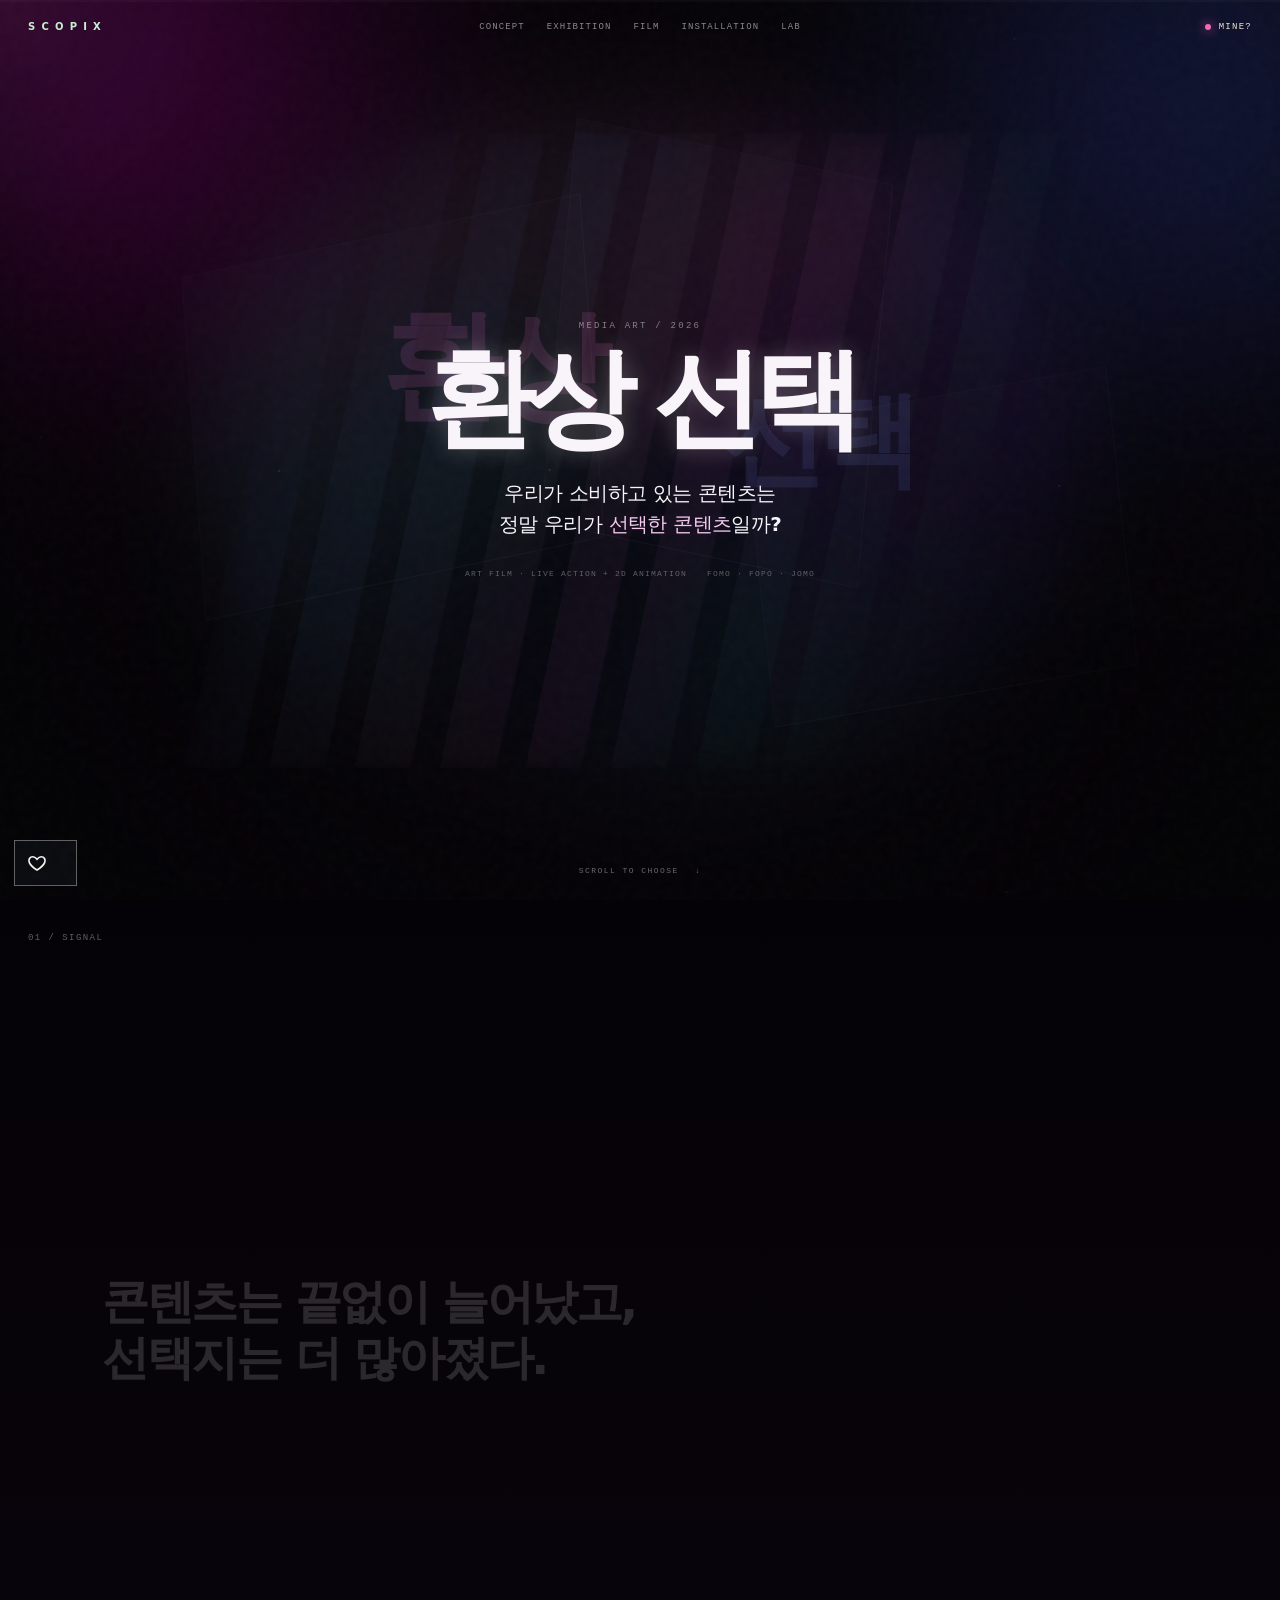
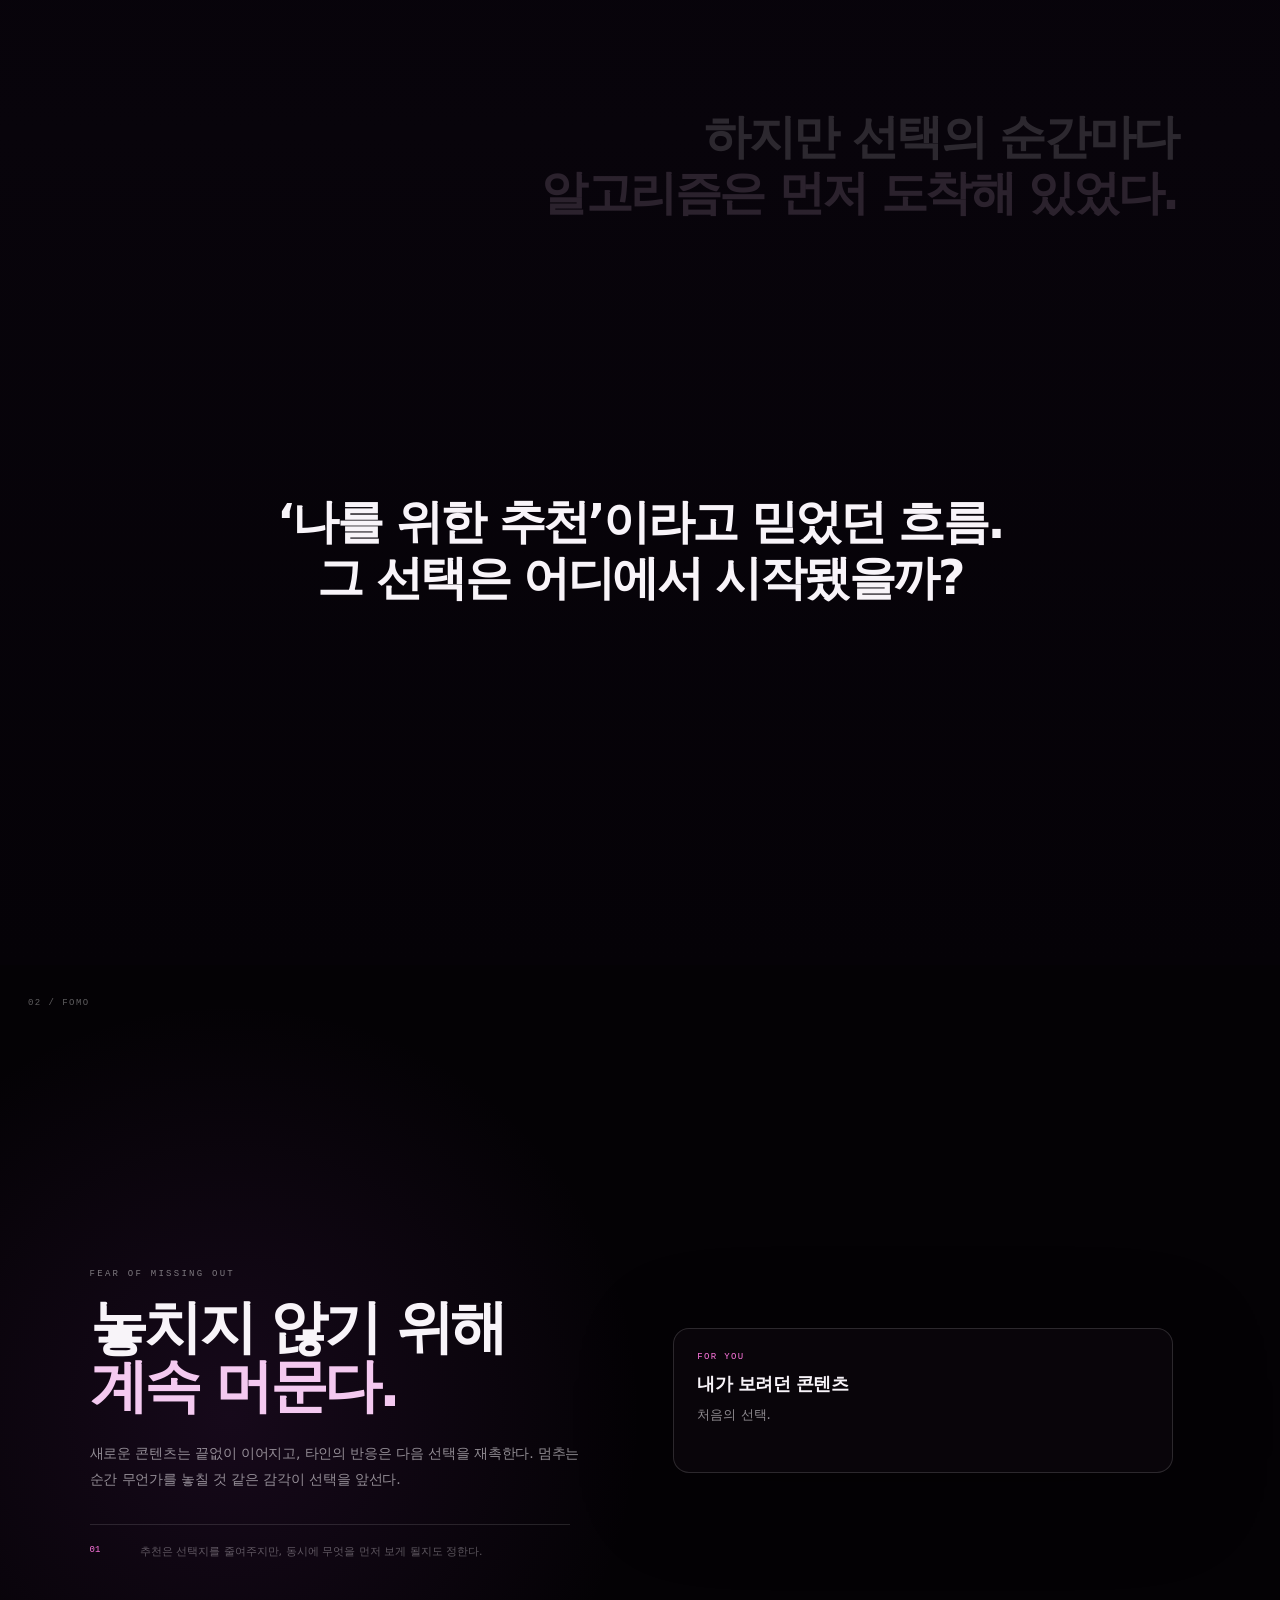
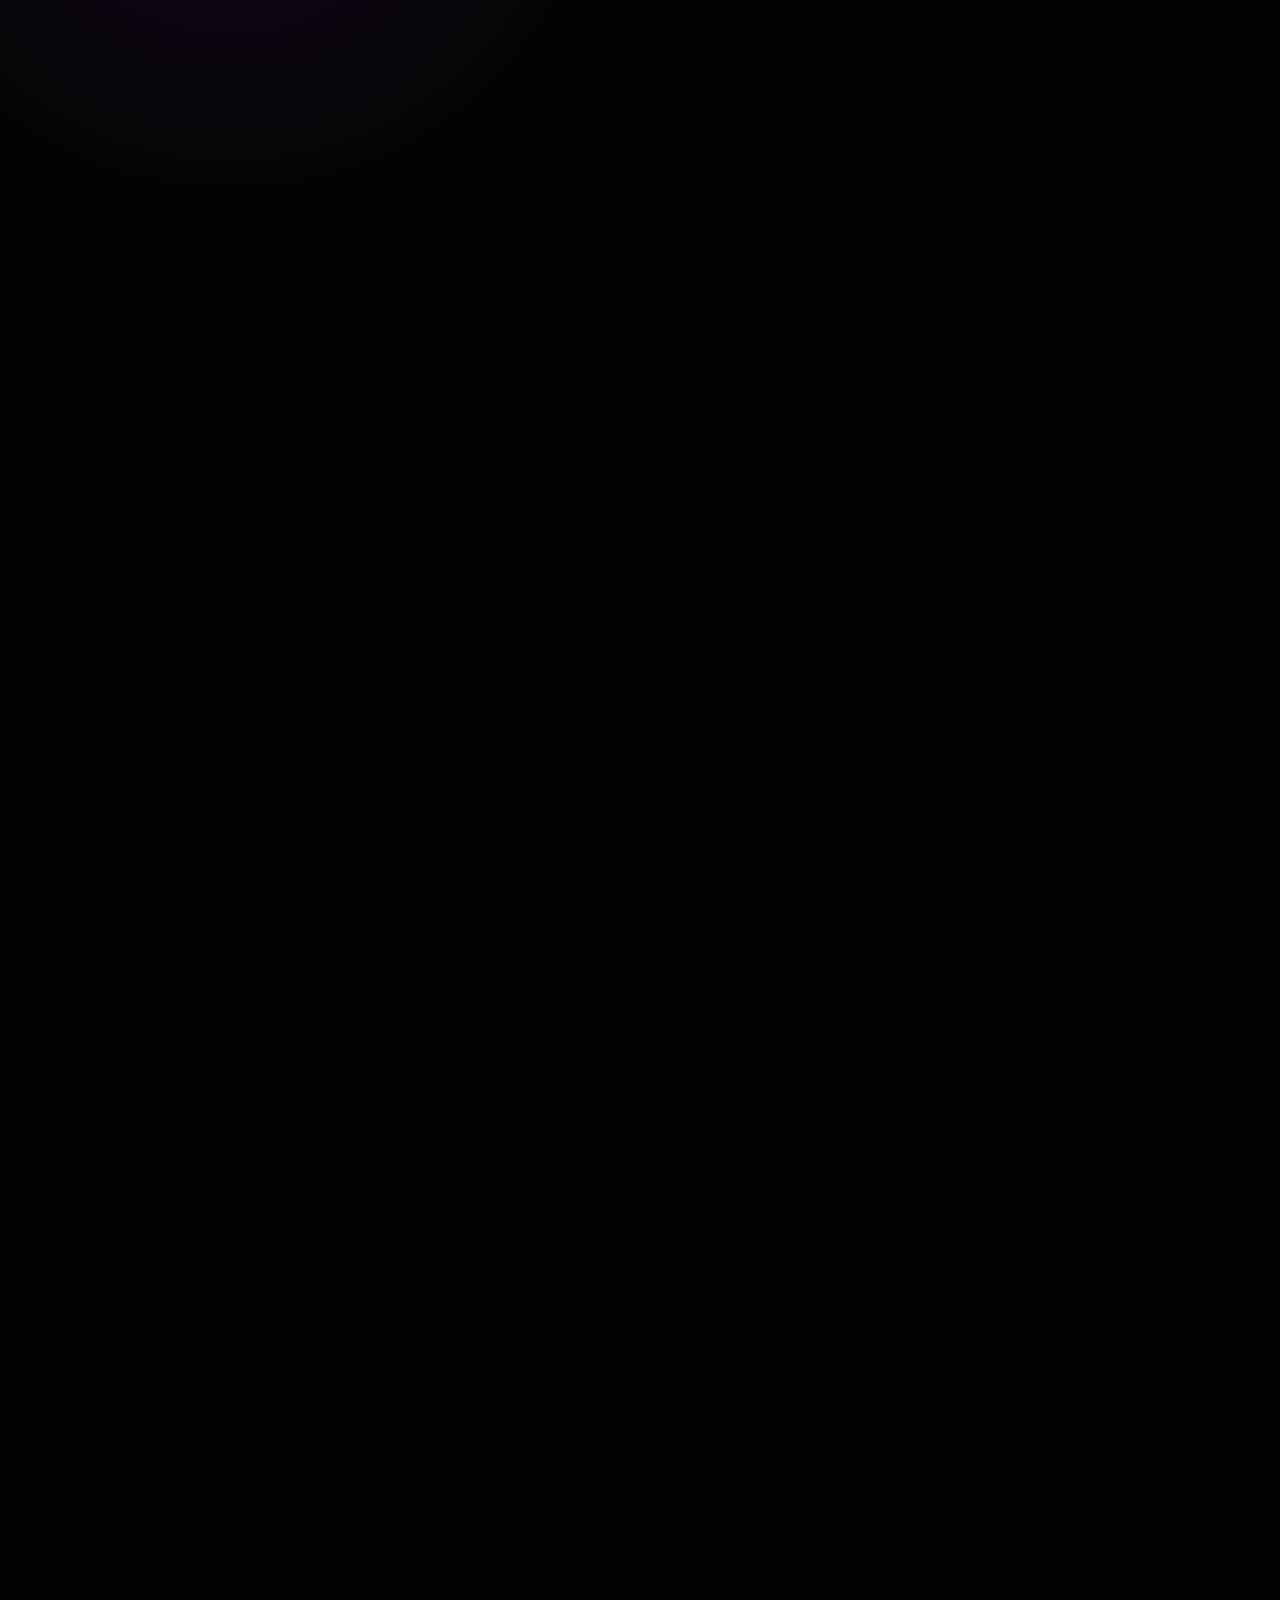
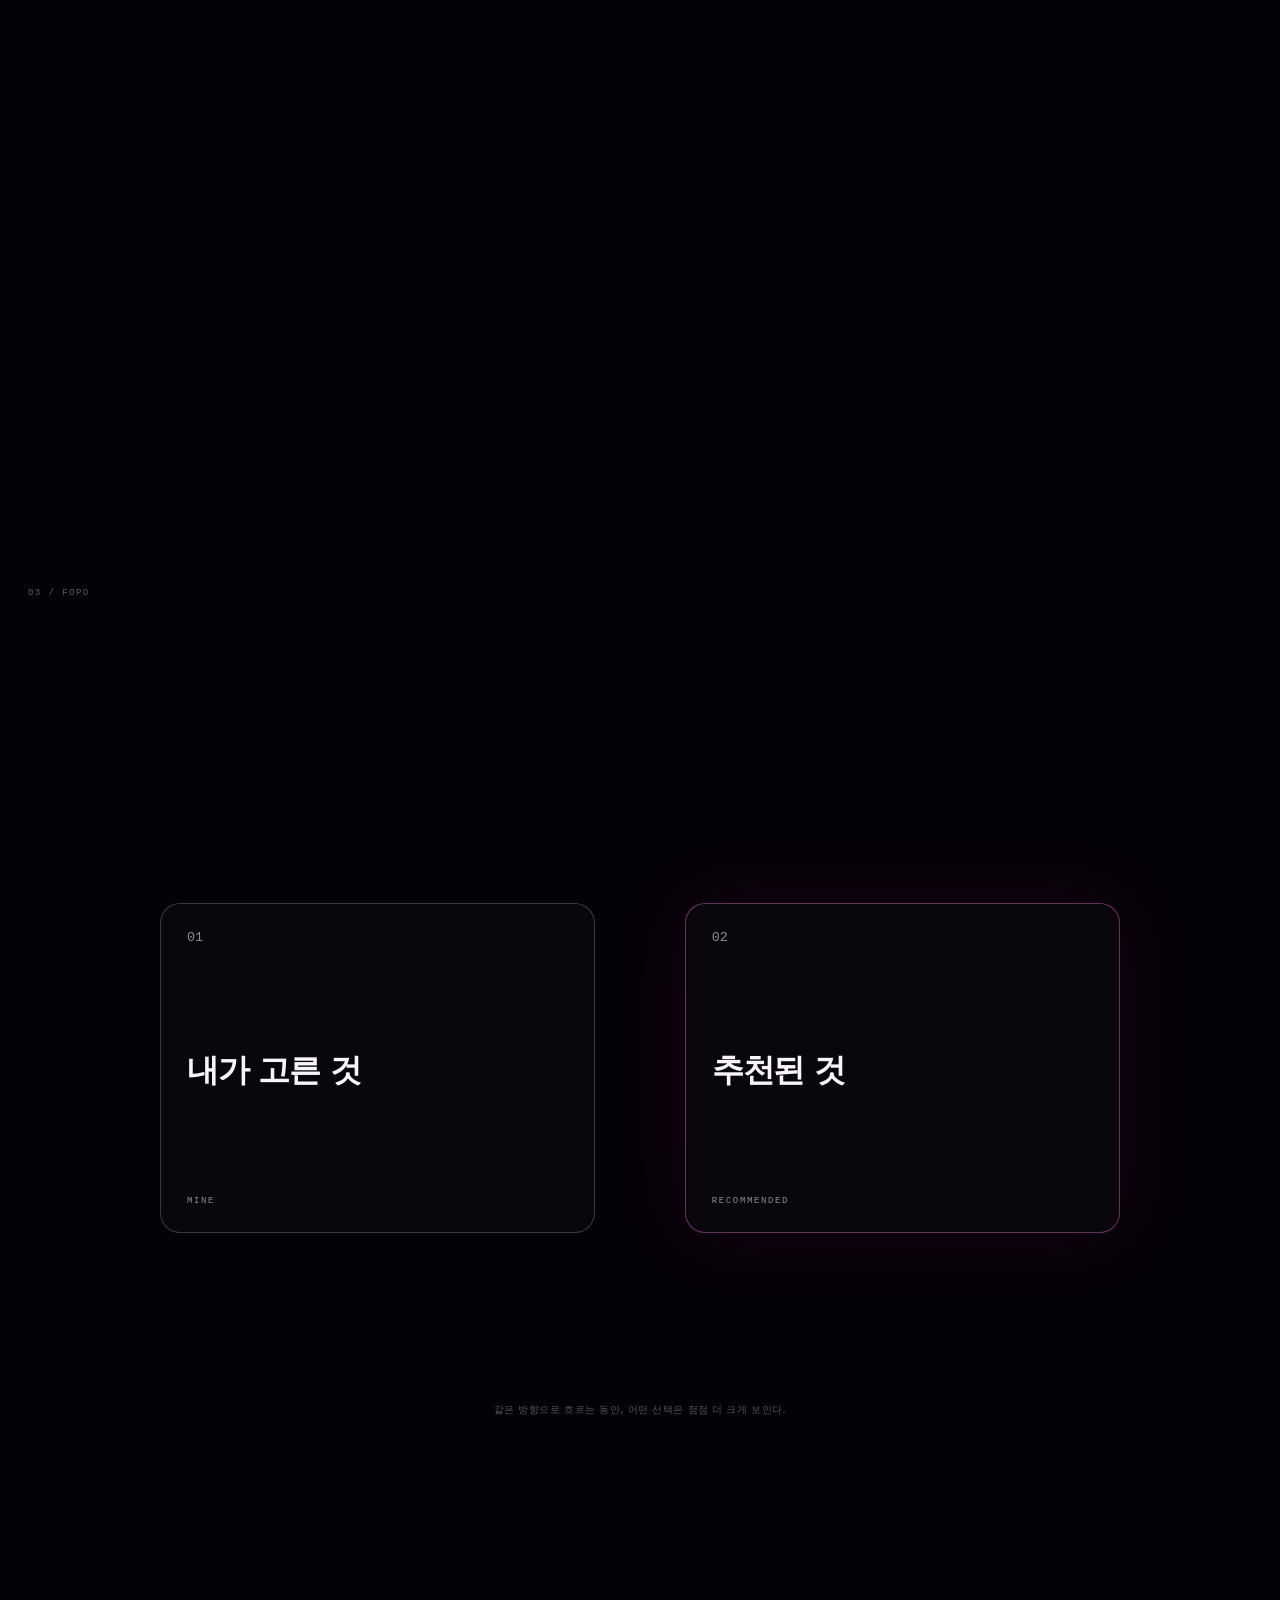
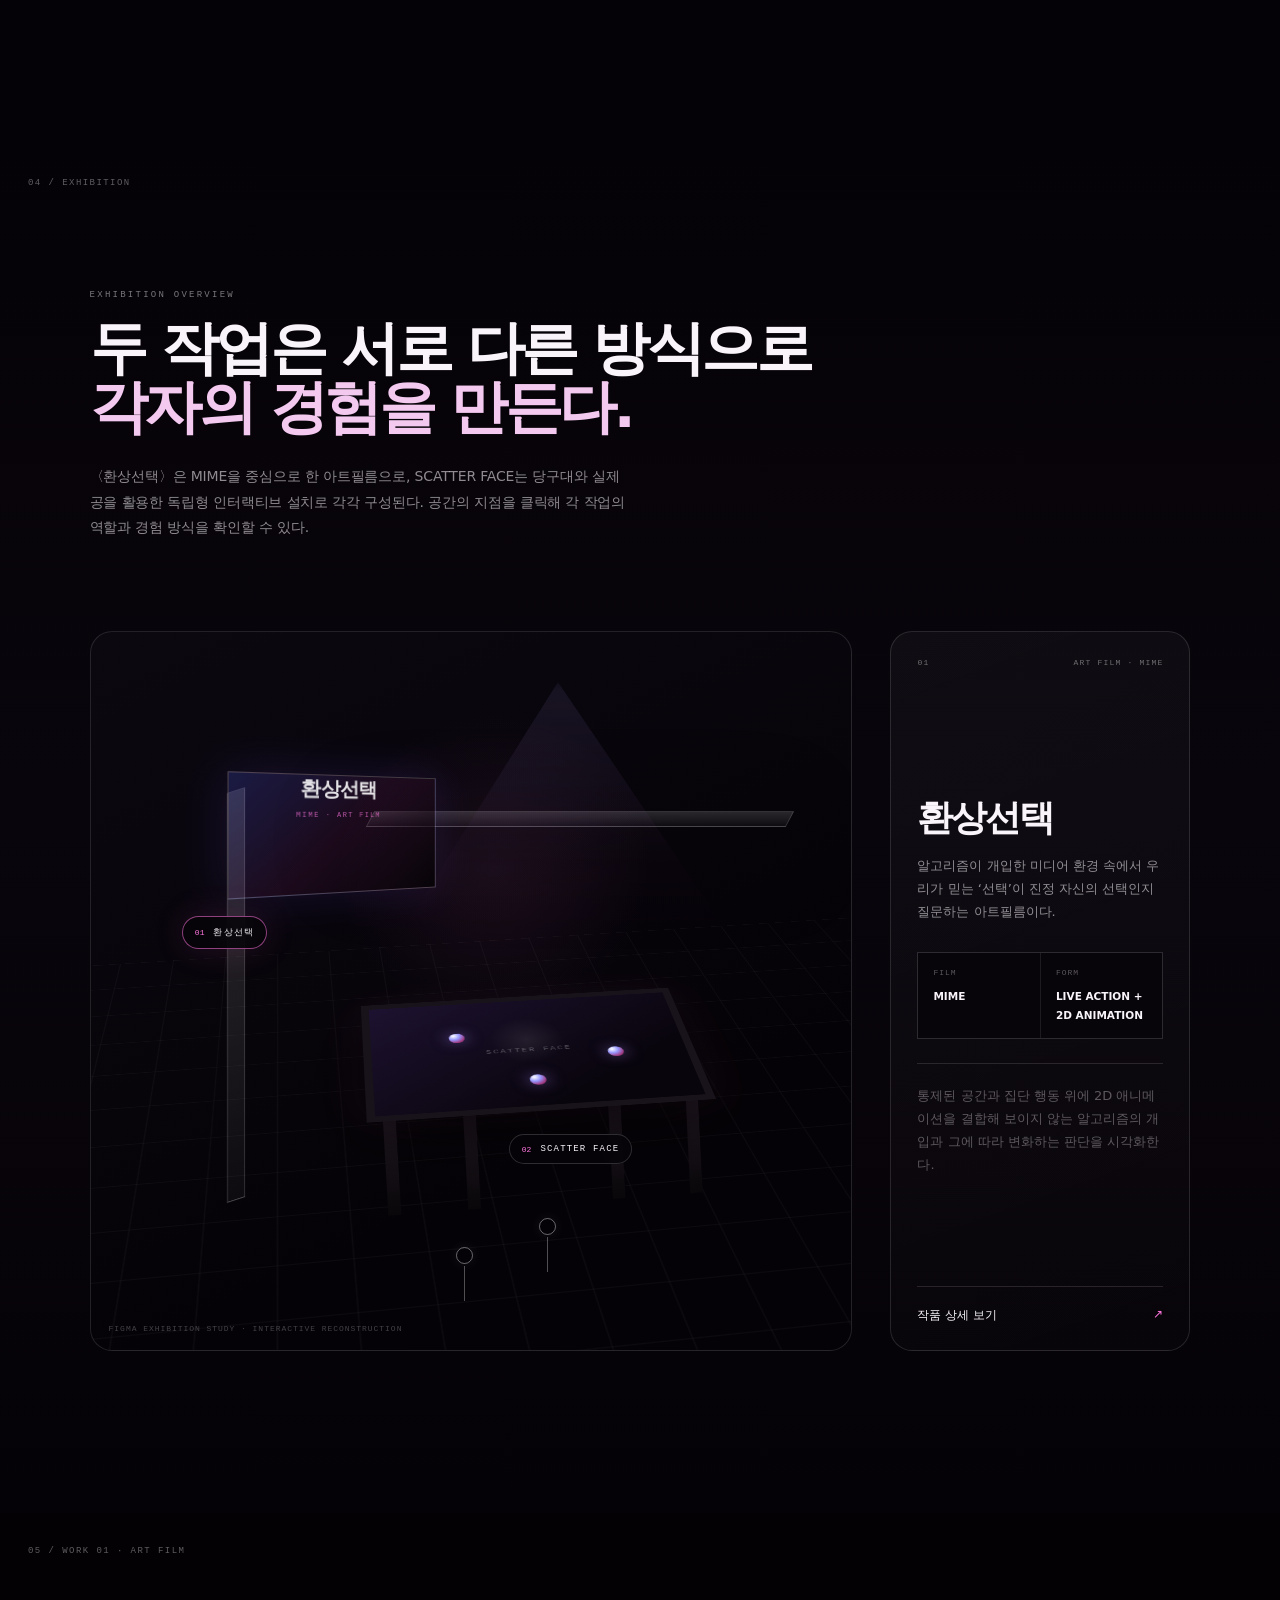
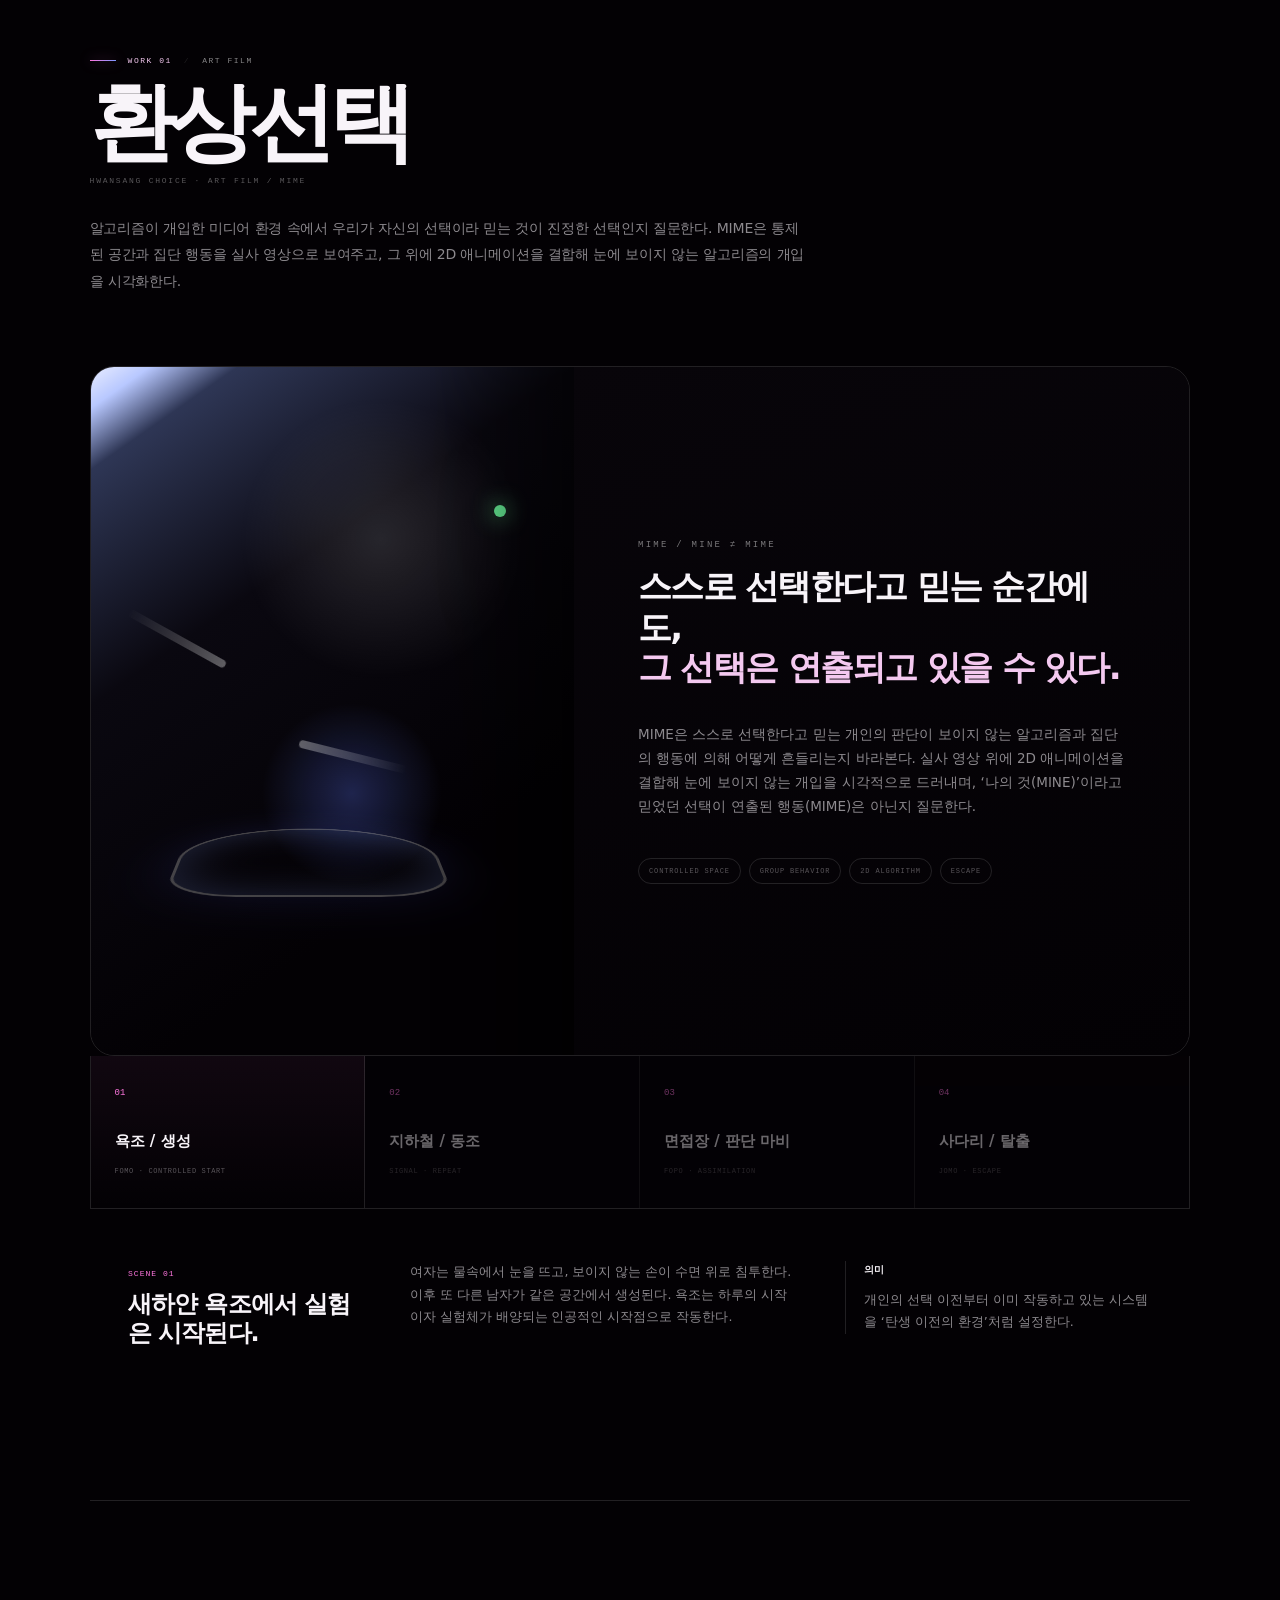
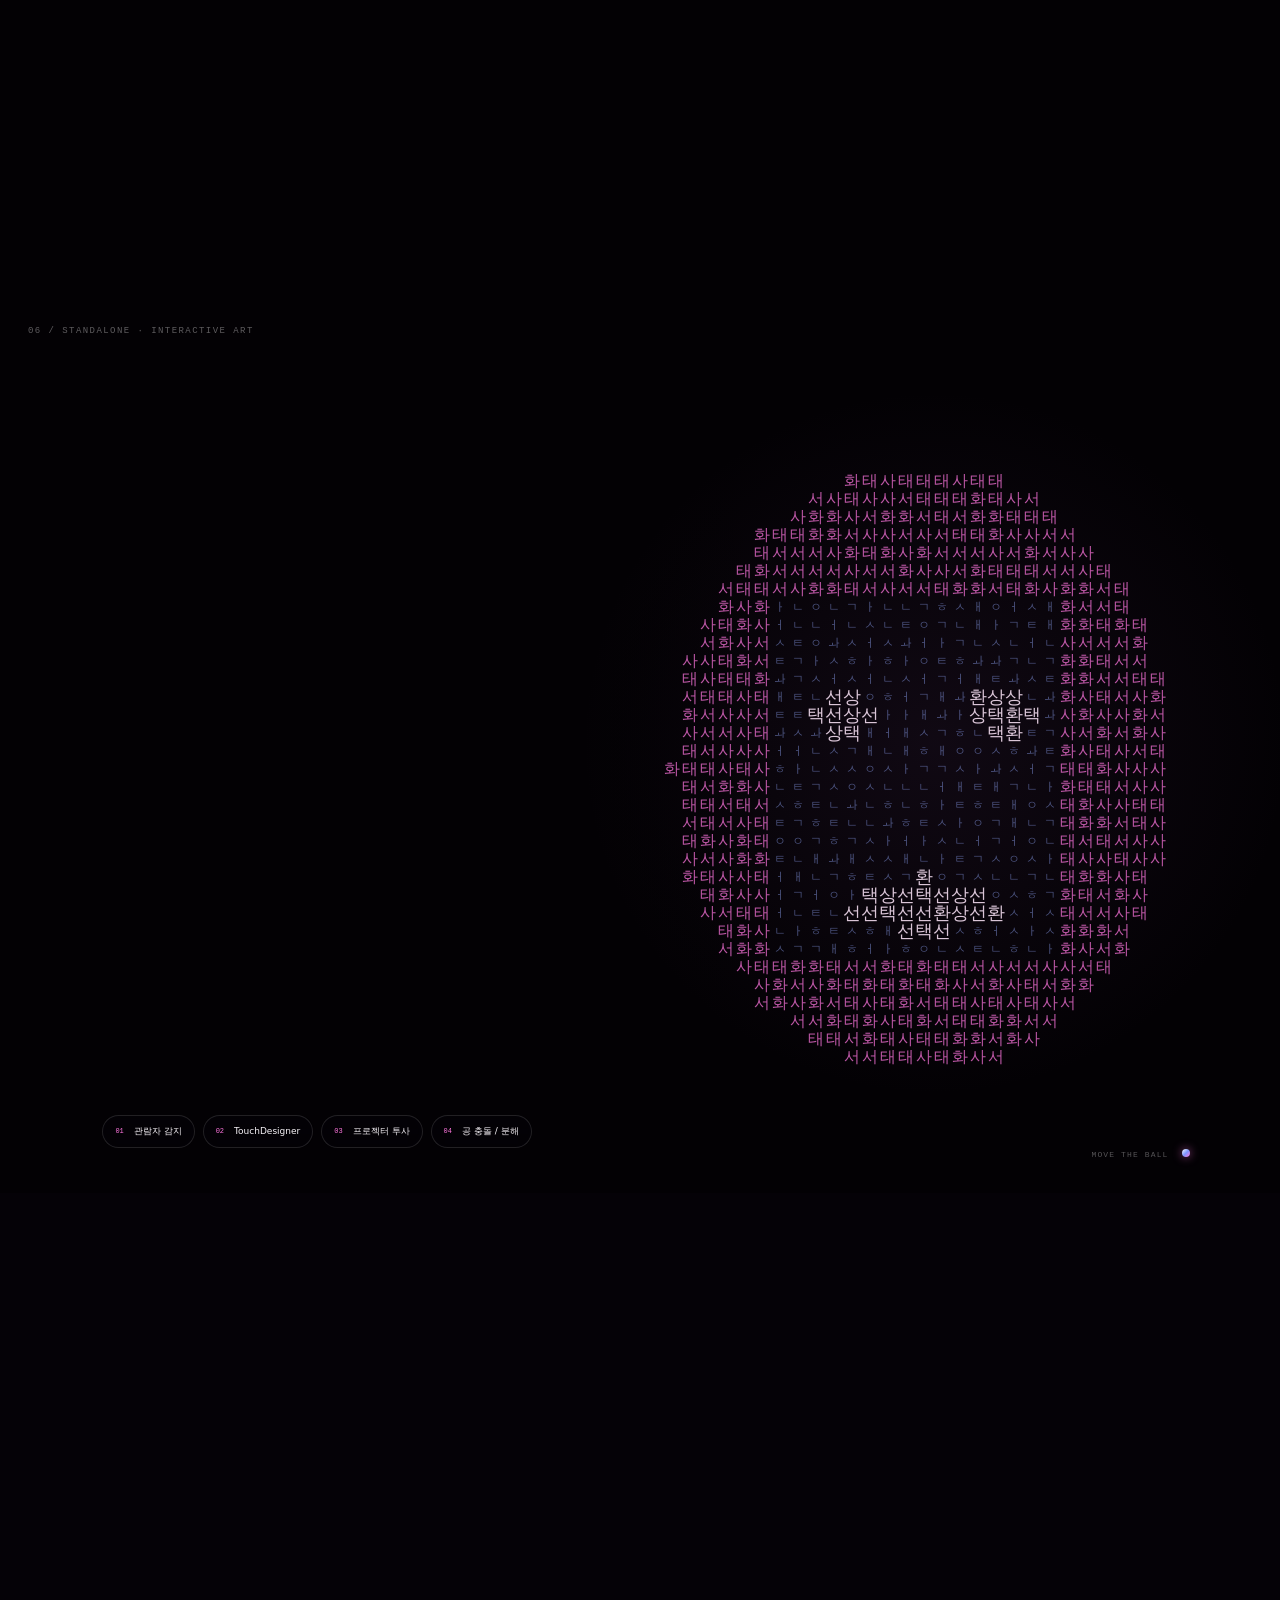
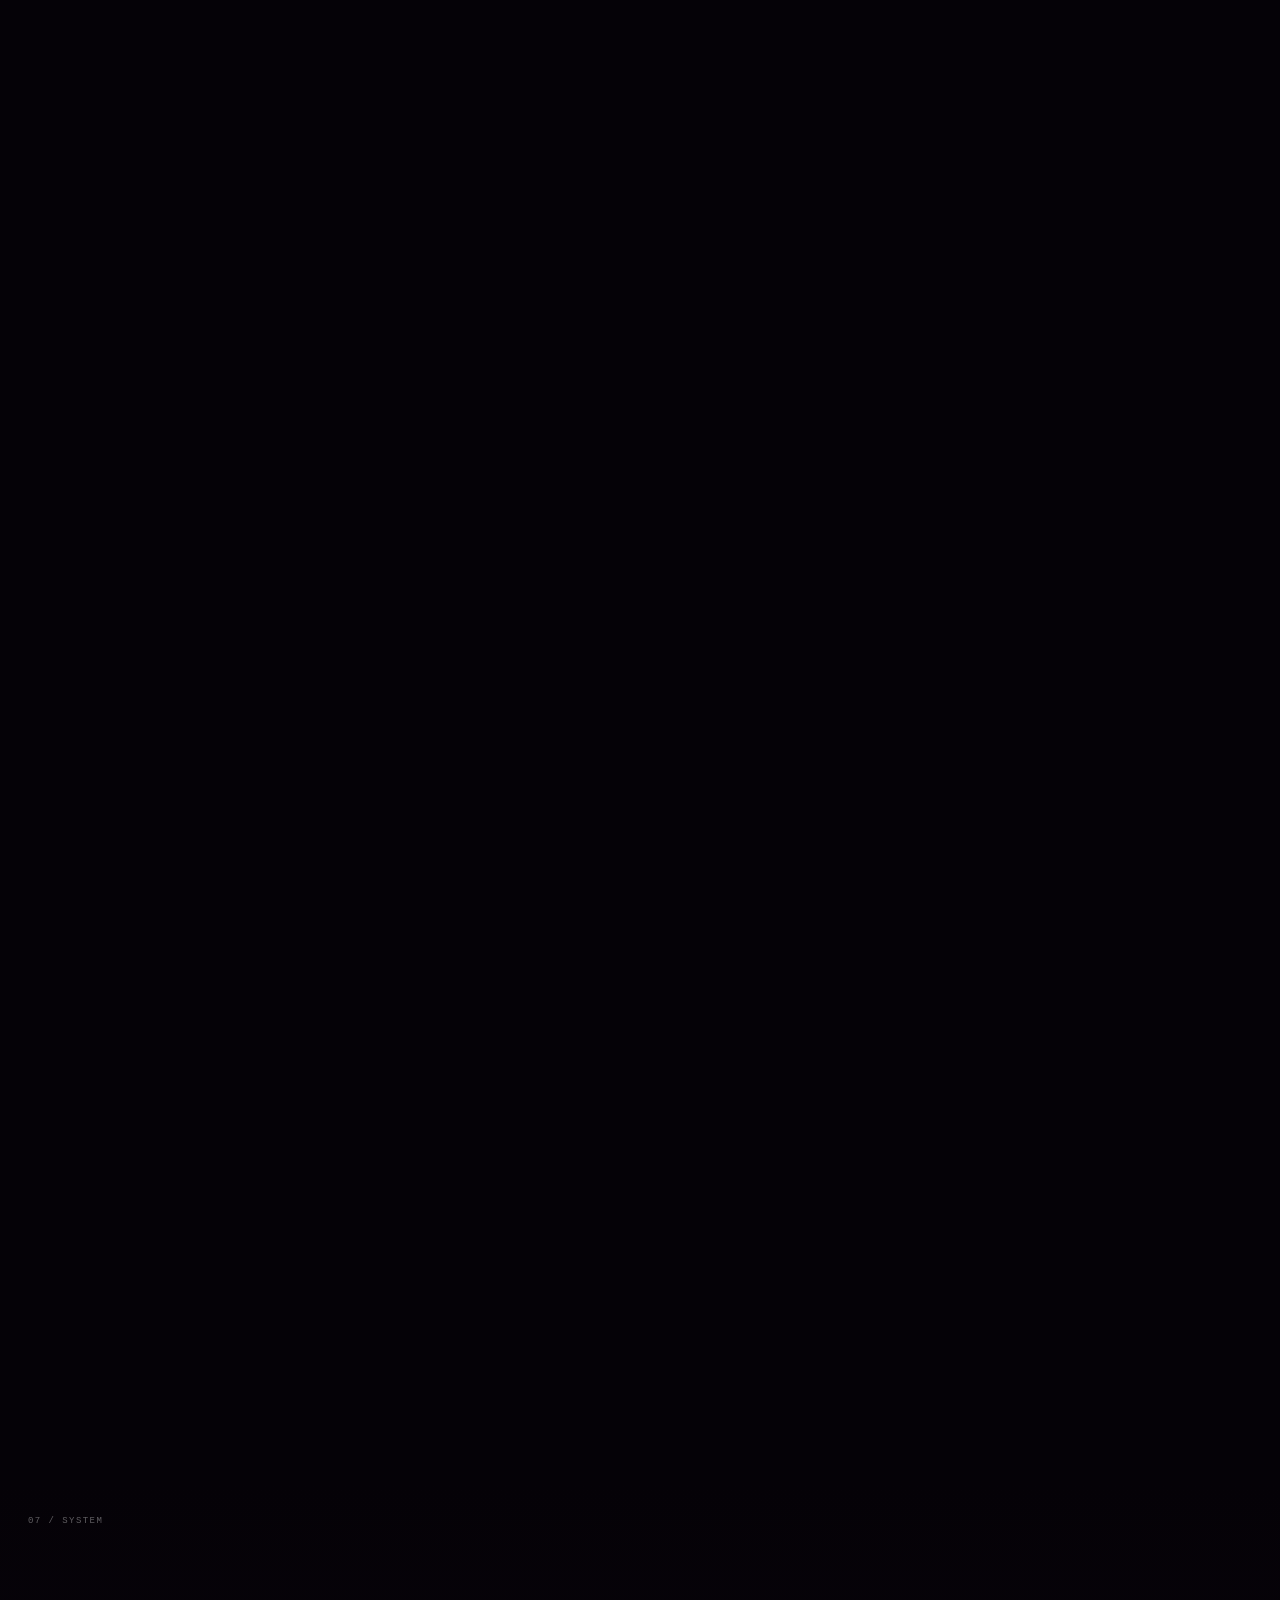
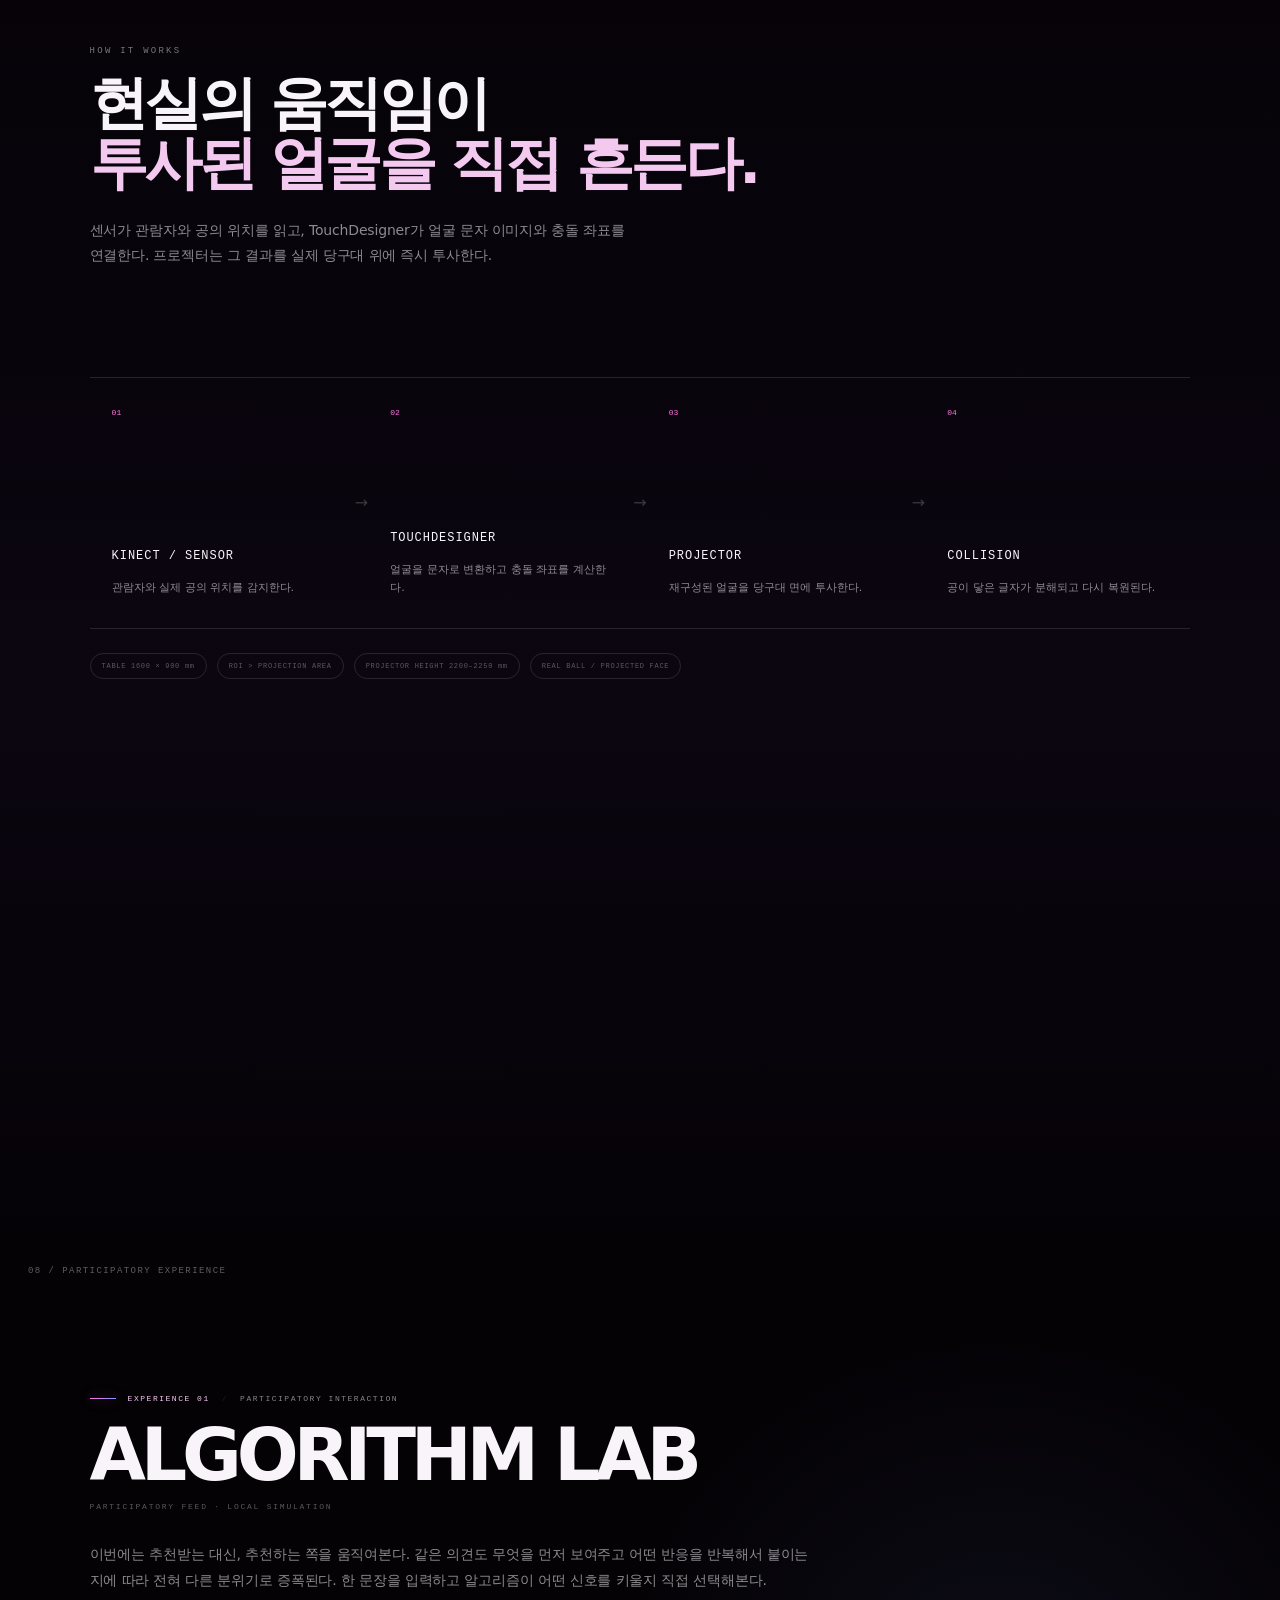
==== hwansang/index.html @ dae561a7 "Add grad-show invitation, hwansang site copy, and shared records (guestbook/hearts/lab)" ====
<!doctype html>
<html lang="ko">
<head>
  <meta charset="UTF-8" />
  <meta name="viewport" content="width=device-width, initial-scale=1.0" />
  <meta name="theme-color" content="#050207" />
  <title>환상선택 — SCOPIX</title>
  <style>
:root{
  --bg:#050207;--bg2:#09050c;--fg:#f8f4f9;--muted:rgba(248,244,249,.56);--muted2:rgba(248,244,249,.34);
  --pink:#ff76df;--pink-soft:#f4c9f0;--blue:#7d96ff;--violet:#5c1762;--line:rgba(255,255,255,.12);--line2:rgba(255,255,255,.07);
  --sans:Pretendard,"Apple SD Gothic Neo","Noto Sans KR","Malgun Gothic",system-ui,-apple-system,sans-serif;
  --mono:"SFMono-Regular",Consolas,"Liberation Mono",Menlo,monospace;
}
*{box-sizing:border-box}html{scroll-behavior:smooth;background:var(--bg)}body{margin:0;background:var(--bg);color:var(--fg);font-family:var(--sans);overflow-x:hidden}button,a{font:inherit;color:inherit}button{border:0}::selection{background:var(--pink);color:#150415}.noise{position:fixed;inset:0;z-index:200;pointer-events:none;opacity:.052;background-image:url("data:image/svg+xml,%3Csvg viewBox='0 0 140 140' xmlns='http://www.w3.org/2000/svg'%3E%3Cfilter id='n'%3E%3CfeTurbulence type='fractalNoise' baseFrequency='.72' numOctaves='4' stitchTiles='stitch'/%3E%3C/filter%3E%3Crect width='100%25' height='100%25' filter='url(%23n)' opacity='.5'/%3E%3C/svg%3E");mix-blend-mode:screen}.cursor-light{position:fixed;z-index:2;width:38vw;height:38vw;border-radius:50%;pointer-events:none;transform:translate(-50%,-50%);background:radial-gradient(circle,rgba(255,119,223,.07),rgba(125,150,255,.025) 28%,transparent 68%);filter:blur(12px);mix-blend-mode:screen}.scroll-progress{position:fixed;inset:0 0 auto;height:2px;z-index:220;background:rgba(255,255,255,.03)}.scroll-progress span{display:block;height:100%;width:0;background:linear-gradient(90deg,var(--blue),var(--pink));box-shadow:0 0 14px rgba(255,118,223,.8)}
.site-header{position:fixed;z-index:100;top:0;left:0;right:0;display:grid;grid-template-columns:1fr auto 1fr;align-items:center;padding:21px 28px;mix-blend-mode:difference;pointer-events:none}.brand{justify-self:start;text-decoration:none;letter-spacing:.62em;font-size:10px;font-weight:760;pointer-events:auto}.header-nav{display:flex;gap:22px;pointer-events:auto}.header-nav a{text-decoration:none;font-family:var(--mono);font-size:9px;letter-spacing:.12em;opacity:.56;transition:.2s}.header-nav a:hover{opacity:1}.state-readout{justify-self:end;font-family:var(--mono);font-size:9px;letter-spacing:.14em;display:flex;align-items:center;gap:8px}.state-readout .dot{width:6px;height:6px;border-radius:50%;background:var(--pink);box-shadow:0 0 12px var(--pink)}
.scene{position:relative}.section-index{position:absolute;z-index:25;left:28px;top:34px;font:9px/1 var(--mono);letter-spacing:.16em;color:rgba(255,255,255,.36)}.small-kicker,.eyebrow{margin:0;font:9px/1.5 var(--mono);letter-spacing:.25em;color:rgba(255,255,255,.46)}.reveal{opacity:0;transform:translateY(24px);transition:opacity .85s ease,transform 1s cubic-bezier(.2,.75,.2,1)}.reveal.visible{opacity:1;transform:none}
.hero{min-height:100vh;display:grid;place-items:center;overflow:hidden;isolation:isolate}.hero::after{content:"";position:absolute;inset:0;z-index:-1;background:radial-gradient(circle at 50% 49%,transparent 0 25%,rgba(0,0,0,.18) 52%,#020103 90%)}#wireCanvas{position:absolute;inset:0;width:100%;height:100%;opacity:.48;z-index:-2}.hero-glow{position:absolute;width:65vw;height:65vw;border-radius:50%;filter:blur(90px);opacity:.22;mix-blend-mode:screen}.hero-glow-a{left:-23vw;top:-27vw;background:radial-gradient(circle,#ff00dc,transparent 68%)}.hero-glow-b{right:-26vw;top:-24vw;background:radial-gradient(circle,#465fff,transparent 68%)}.hero-copy{width:min(1000px,88vw);text-align:center}.title-wrap{position:relative;display:inline-block;margin-top:18px}.title-wrap h1,.ghost{font-family:var(--sans);font-size:clamp(56px,8.5vw,128px);font-weight:880;line-height:.88;letter-spacing:-.085em}.title-wrap h1{margin:0;text-shadow:0 0 22px rgba(255,255,255,.25)}.title-wrap h1 em{font-style:normal;color:#ffeafd}.ghost{position:absolute;pointer-events:none}.ghost-a{left:-2.8vw;top:-3.7vh;color:rgba(255,118,223,.13);transform:scale(1.1)}.ghost-b{right:-5vw;bottom:-4.5vh;color:rgba(125,150,255,.11);transform:scale(.95)}.hero-question{margin:32px auto 0;max-width:640px;font-size:clamp(16px,1.55vw,22px);line-height:1.55;font-weight:560;letter-spacing:-.03em}.hero-meta{margin:28px auto 0;display:flex;justify-content:center;gap:20px;flex-wrap:wrap;font:8px/1.5 var(--mono);letter-spacing:.15em;color:rgba(255,255,255,.34)}.scroll-cue{position:absolute;bottom:25px;left:50%;transform:translateX(-50%);font:8px/1 var(--mono);letter-spacing:.18em;color:rgba(255,255,255,.4)}.scroll-cue span{margin-left:10px}
/* Hero / spectrum facade */
.spectral-facade{position:absolute;inset:7% 4%;z-index:-1;pointer-events:none;mix-blend-mode:screen;opacity:0;transform:scale(.94);transition:opacity 1.4s ease,transform 1.8s cubic-bezier(.2,.8,.2,1)}
.hero.hero-awake .spectral-facade{opacity:.72;transform:scale(1)}
.spectral-facade::before{content:"";position:absolute;inset:4% 12%;border-radius:50%;background:conic-gradient(from 210deg,rgba(74,113,255,.05),rgba(106,255,242,.16),rgba(255,255,255,.13),rgba(255,110,220,.2),rgba(108,74,255,.19),rgba(74,217,255,.12),rgba(74,113,255,.05));filter:blur(48px) saturate(1.25);opacity:.58;animation:spectrumBreathe 8.4s ease-in-out infinite alternate}
.spectral-facade::after{content:"";position:absolute;inset:9% 17%;background:linear-gradient(112deg,transparent 5%,rgba(112,150,255,.18) 27%,rgba(244,235,255,.12) 42%,rgba(255,112,220,.2) 58%,rgba(104,255,231,.1) 72%,transparent 92%);mask-image:repeating-linear-gradient(90deg,#000 0 7%,transparent 7.4% 11%);-webkit-mask-image:repeating-linear-gradient(90deg,#000 0 7%,transparent 7.4% 11%);filter:blur(10px);opacity:.32;transform:skewX(-12deg);animation:facadeShift 11s ease-in-out infinite alternate}
.spectral-facade i{position:absolute;display:block;border:1px solid rgba(255,255,255,.07);background:linear-gradient(135deg,rgba(125,150,255,.06),rgba(255,118,223,.035),transparent 72%);box-shadow:inset 0 0 42px rgba(255,255,255,.015);transform:skewY(-8deg) rotate(-4deg);opacity:.55}
.spectral-facade i:nth-child(1){width:34%;height:45%;left:12%;top:22%}.spectral-facade i:nth-child(2){width:27%;height:53%;left:43%;top:11%;transform:skewY(7deg) rotate(5deg)}.spectral-facade i:nth-child(3){width:31%;height:39%;right:9%;bottom:18%;transform:skewY(-4deg) rotate(-6deg)}
.title-wrap h1{display:flex;justify-content:center;align-items:baseline;gap:.01em;position:relative;z-index:2}
.title-char{display:inline-block;will-change:transform,filter,text-shadow}.title-char.gap{width:.22em}
.hero-copy.visible .title-char{animation:titleFloat var(--float-dur,5.8s) ease-in-out var(--float-delay,0s) infinite alternate}
.hero-copy.visible .title-char:nth-child(1){--float-delay:.04s;--float-dur:5.4s}.hero-copy.visible .title-char:nth-child(2){--float-delay:.32s;--float-dur:6.1s}.hero-copy.visible .title-char:nth-child(4){--float-delay:.62s;--float-dur:5.7s}.hero-copy.visible .title-char:nth-child(5){--float-delay:.9s;--float-dur:6.4s}
.hero-copy.visible .ghost-a{animation:ghostDrift 7.2s ease-in-out .2s infinite alternate}.hero-copy.visible .ghost-b{animation:ghostDriftB 8.1s ease-in-out .8s infinite alternate}
@keyframes titleFloat{0%{transform:translate3d(0,2px,0) rotate(-.2deg);filter:brightness(.96);text-shadow:0 0 14px rgba(255,255,255,.14)}48%{filter:brightness(1.08);text-shadow:0 0 24px rgba(255,255,255,.28),0 0 50px rgba(255,118,223,.09)}100%{transform:translate3d(0,-8px,0) rotate(.25deg);filter:brightness(1.02);text-shadow:0 0 20px rgba(150,170,255,.23),0 0 58px rgba(255,118,223,.12)}}
@keyframes spectrumBreathe{0%{opacity:.28;transform:scale(.94) rotate(-4deg)}45%{opacity:.72}100%{opacity:.44;transform:scale(1.09) rotate(7deg)}}
@keyframes facadeShift{0%{opacity:.16;transform:translateX(-3%) skewX(-12deg)}55%{opacity:.42}100%{opacity:.24;transform:translateX(5%) skewX(-6deg)}}
@keyframes ghostDrift{0%{transform:scale(1.1) translate3d(-4px,5px,0);opacity:.45}100%{transform:scale(1.1) translate3d(8px,-9px,0);opacity:.9}}
@keyframes ghostDriftB{0%{transform:scale(.95) translate3d(3px,-2px,0);opacity:.4}100%{transform:scale(.95) translate3d(-10px,10px,0);opacity:.85}}

.manifesto{min-height:185vh;padding:18vh 8vw;background:linear-gradient(#050207,#08040b 50%,#050207)}.manifesto-grid{min-height:145vh;display:grid;grid-template-rows:repeat(3,1fr);align-items:center}.manifesto-line{margin:0;width:min(780px,80vw);font-size:clamp(27px,3.7vw,54px);line-height:1.18;letter-spacing:-.052em;font-weight:650;opacity:.15;transform:translateY(50px);transition:opacity .7s,transform .9s cubic-bezier(.2,.7,.2,1)}.manifesto-line.active{opacity:1;transform:none}.manifesto-line.align-right{margin-left:auto;text-align:right}.manifesto-line.center{margin-inline:auto;text-align:center}.manifesto-line strong{color:var(--pink-soft);font-weight:680}
.fomo,.fopo,.scatter{height:310vh}.sticky-stage{position:sticky;top:0;min-height:100vh;overflow:hidden}.fomo-stage{background:radial-gradient(circle at 18% 50%,rgba(114,44,133,.17),transparent 36%),#040205;display:grid;grid-template-columns:.95fr 1.05fr;align-items:center;gap:5vw;padding:10vh 7vw}.fomo-copy h2,.choice-copy h2,.scatter-copy h2,.exhibition-head h2,.films-head h2,.system-copy h2{font-size:clamp(36px,4.5vw,64px);line-height:1.04;letter-spacing:-.06em;margin:16px 0 24px;font-weight:760}
.major-work-label{display:inline-flex;align-items:center;gap:10px;margin-bottom:10px;font:8px var(--mono);letter-spacing:.18em;color:rgba(255,255,255,.38)}.major-work-label::before{content:"";width:18px;height:1px;background:var(--pink);box-shadow:0 0 10px rgba(255,118,223,.6)}
.scatter-copy h2.scatter-title{font-size:clamp(52px,7vw,98px);line-height:.92;letter-spacing:-.072em;margin:14px 0 28px;font-weight:820}.scatter-statement{font-size:clamp(27px,3.15vw,46px);line-height:1.12;letter-spacing:-.052em;margin:0 0 26px;font-weight:650;max-width:760px}.scatter-statement .accent-line{color:var(--pink-soft)}.scatter-description{max-width:620px!important}
.fomo-copy h2 span,.choice-copy h2 span,.scatter-copy .accent-line,.exhibition-head h2 span,.films-head h2 span,.system-copy h2 span{color:var(--pink-soft)}.fomo-copy>p:last-of-type,.choice-copy>p,.scatter-copy>p:last-child,.exhibition-head>p:last-child,.system-copy>p:last-child{max-width:540px;color:var(--muted);line-height:1.82;font-size:14px;letter-spacing:-.012em}.micro-note{margin-top:32px;padding-top:18px;border-top:1px solid var(--line);display:grid;grid-template-columns:32px 1fr;gap:18px;max-width:480px;color:var(--muted2);font-size:11px;line-height:1.7}.micro-note span{font-family:var(--mono);color:var(--pink);font-size:9px}.micro-note p{margin:0}.feed{position:relative;height:69vh;perspective:1000px}.feed-card{position:absolute;width:min(500px,41vw);min-height:145px;border:1px solid rgba(255,255,255,.14);background:rgba(11,7,13,.82);backdrop-filter:blur(14px);border-radius:16px;padding:23px;display:flex;flex-direction:column;gap:10px;box-shadow:0 18px 90px rgba(0,0,0,.35)}.feed-card b{font-size:18px;letter-spacing:-.03em}.feed-card small,.feed-card span{color:var(--muted)}.feed-card .badge{color:var(--pink);font:9px var(--mono);letter-spacing:.15em}.feed-card.primary{top:36%;left:5%;z-index:1}.feed-card.rec{opacity:0;transform:translate3d(80px,120px,-50px) rotate(6deg) scale(.88)}.r1{top:4%;left:16%;z-index:2}.r2{top:24%;left:-7%;z-index:3}.r3{top:49%;left:20%;z-index:4}.r4{top:67%;left:-1%;z-index:5}
.choice-stage{background:#050207;display:flex;flex-direction:column;justify-content:center;padding:9vh 7vw}.choice-copy{position:absolute;left:7vw;top:12vh;z-index:5;max-width:620px}.choice-copy h2{font-size:clamp(34px,4.1vw,60px)}.choice-copy>p{max-width:470px}.choice-field{position:absolute;inset:0;display:flex;align-items:center;justify-content:center;gap:7vw;padding-top:14vh}.choice{width:min(34vw,500px);aspect-ratio:1.32;border:1px solid rgba(255,255,255,.2);border-radius:20px;background:rgba(255,255,255,.024);display:flex;flex-direction:column;align-items:flex-start;justify-content:space-between;padding:26px;cursor:pointer;position:relative;overflow:hidden;transition:box-shadow .2s,border-color .2s}.choice::after{content:"";position:absolute;inset:auto -20% -55% -20%;height:80%;background:radial-gradient(circle,rgba(255,118,223,.2),transparent 68%);opacity:0;transition:.3s}.choice:hover::after{opacity:1}.choice small{font-family:var(--mono);color:var(--muted)}.choice strong{font-size:clamp(23px,2.5vw,40px);letter-spacing:-.04em}.choice span{font:9px var(--mono);letter-spacing:.18em;color:var(--muted)}.choice.recommended{border-color:rgba(255,118,223,.38);box-shadow:0 0 80px rgba(255,0,214,.08)}.algorithm-hand{position:absolute;color:var(--pink);font:9px var(--mono);letter-spacing:.18em;opacity:0;white-space:nowrap}.choice-caption{position:absolute;bottom:28px;left:50%;transform:translateX(-50%);width:90%;text-align:center;color:rgba(255,255,255,.33);font-size:10px;letter-spacing:.05em}
.exhibition{min-height:150vh;padding:16vh 7vw 18vh;background:linear-gradient(180deg,#050207,#09050c 48%,#050207)}.exhibition-head{max-width:780px;margin-bottom:10vh}.exhibition-head h2{margin-bottom:26px}.exhibition-layout{display:grid;grid-template-columns:minmax(0,1.5fr) minmax(300px,.5fr);gap:3vw;align-items:stretch}.overview-stage{position:relative;min-height:720px;border:1px solid var(--line);border-radius:22px;overflow:hidden;background:radial-gradient(circle at 53% 33%,rgba(255,118,223,.08),transparent 25%),linear-gradient(155deg,#0b0810,#050207 70%);perspective:1200px;transform-style:preserve-3d;transition:transform .25s ease}.overview-grid{position:absolute;inset:-25%;background-image:linear-gradient(rgba(255,255,255,.055) 1px,transparent 1px),linear-gradient(90deg,rgba(255,255,255,.055) 1px,transparent 1px);background-size:54px 54px;transform:rotateX(61deg) rotateZ(-8deg) translateY(40%);transform-origin:center;opacity:.55}.wall{position:absolute;background:linear-gradient(180deg,rgba(255,255,255,.14),rgba(255,255,255,.03));border:1px solid rgba(255,255,255,.15);box-shadow:0 20px 80px rgba(0,0,0,.5)}.wall-a{width:18px;height:410px;left:18%;top:22%;transform:skewY(-18deg)}.wall-b{width:420px;height:16px;right:8%;top:25%;transform:skewX(-28deg)}.screen{position:absolute;width:210px;height:118px;border:1px solid rgba(255,255,255,.22);background:linear-gradient(135deg,rgba(83,97,255,.22),rgba(255,65,210,.08),#060307);box-shadow:0 0 45px rgba(126,86,255,.14);display:grid;place-items:center;font:11px var(--mono);letter-spacing:.25em;color:rgba(255,255,255,.7)}.screen-mime{left:19%;top:20%;transform:perspective(600px) rotateY(18deg) skewY(-3deg)}.screen-title{display:flex;flex-direction:column;gap:8px}.screen-title>span{font-family:Pretendard,Arial,sans-serif;font-size:20px;font-weight:750;letter-spacing:-.03em;color:rgba(255,255,255,.88)}.screen-title>small{font:7px var(--mono);letter-spacing:.22em;color:rgba(255,118,223,.72)}.screen-episodes{display:flex;flex-direction:column;gap:10px}.screen-episodes>span{font:8px var(--mono);letter-spacing:.17em;color:rgba(255,255,255,.6)}.screen-episodes>span:first-child{color:rgba(255,232,252,.88)}.projection-cone{position:absolute;width:340px;height:260px;left:40%;top:7%;clip-path:polygon(48% 0,100% 100%,0 100%);background:linear-gradient(180deg,rgba(181,155,255,.16),rgba(255,118,223,.025) 70%,transparent);filter:blur(6px);opacity:.62}.pool-table{position:absolute;left:36%;top:45%;width:330px;height:190px;transform:rotateX(56deg) rotateZ(-6deg);transform-style:preserve-3d}.pool-surface{position:absolute;inset:0;border:8px solid #18121a;background:radial-gradient(circle at 50% 40%,rgba(255,255,255,.08),transparent 20%),linear-gradient(145deg,#1d1230,#09050d 75%);box-shadow:0 25px 80px rgba(0,0,0,.75),0 0 50px rgba(255,118,223,.08);display:grid;place-items:center;font:9px var(--mono);letter-spacing:.2em;color:rgba(255,255,255,.3)}.pool-surface i{position:absolute;width:16px;height:16px;border-radius:50%;background:radial-gradient(circle at 30% 25%,#fff,#9697ff 38%,#9f397f 72%);box-shadow:0 0 18px rgba(170,135,255,.5)}.pool-surface i:nth-child(2){left:25%;top:30%}.pool-surface i:nth-child(3){right:20%;top:52%}.pool-surface i:nth-child(4){left:48%;bottom:18%}.table-leg{position:absolute;width:12px;height:95px;background:linear-gradient(#211822,#09070a);transform:rotateX(-58deg);transform-origin:top}.l1{left:15px;top:180px}.l2{right:15px;top:180px}.l3{left:90px;top:180px}.l4{right:90px;top:180px}.viewer{position:absolute;width:17px;height:17px;border-radius:50%;border:1px solid rgba(255,255,255,.4);box-shadow:0 0 14px rgba(255,255,255,.08)}.viewer::after{content:"";position:absolute;top:18px;left:7px;width:1px;height:35px;background:rgba(255,255,255,.3)}.viewer-a{left:48%;bottom:12%}.viewer-b{left:59%;bottom:16%}.hotspot{position:absolute;z-index:7;display:flex;align-items:center;gap:9px;padding:9px 12px;border:1px solid rgba(255,255,255,.16);border-radius:999px;background:rgba(7,4,9,.78);backdrop-filter:blur(10px);cursor:pointer;transition:.25s}.hotspot span{font:8px var(--mono);color:var(--pink)}.hotspot b{font:9px var(--mono);letter-spacing:.13em}.hotspot:hover,.hotspot.active{border-color:rgba(255,118,223,.55);box-shadow:0 0 34px rgba(255,118,223,.12);transform:translateY(-3px)}.hs-mime{left:12%;top:40%}.hs-scatter{left:55%;top:70%}.overview-caption{position:absolute;left:18px;bottom:17px;font:8px var(--mono);letter-spacing:.12em;color:rgba(255,255,255,.25)}.overview-detail{border:1px solid var(--line);border-radius:22px;padding:26px;background:linear-gradient(160deg,rgba(255,255,255,.035),rgba(255,255,255,.012));display:flex;flex-direction:column;min-height:720px}.detail-top{display:flex;justify-content:space-between;font:8px var(--mono);letter-spacing:.15em;color:rgba(255,255,255,.4)}.overview-detail h3{margin:18vh 0 18px;font-size:clamp(40px,4vw,62px);letter-spacing:-.06em}.overview-detail>p{margin:0;color:var(--muted);font-size:13px;line-height:1.78}.detail-grid{display:grid;grid-template-columns:1fr 1fr;gap:1px;background:var(--line2);margin-top:28px;border:1px solid var(--line2)}.detail-grid>div{background:#08050a;padding:15px}.detail-grid small{display:block;font:8px var(--mono);letter-spacing:.12em;color:var(--muted2);margin-bottom:8px}.detail-grid b{font-size:11px;font-weight:550}.detail-note{margin-top:24px!important;padding-top:20px;border-top:1px solid var(--line);color:var(--muted2)!important}.text-button{margin-top:auto;background:none;padding:20px 0 0;border-top:1px solid var(--line);text-align:left;cursor:pointer;font-size:12px}.text-button span{float:right;color:var(--pink)}
.films{min-height:220vh;padding:16vh 7vw 20vh;background:#030104}.films-head{max-width:850px;margin-bottom:8vh}.film-detail-panel{display:none}.film-detail-panel.active{display:block}.film-hero{display:grid;grid-template-columns:1.05fr .95fr;min-height:68vh;border:1px solid var(--line);border-radius:24px;overflow:hidden}.film-visual{position:relative;min-height:620px;overflow:hidden}.visual-mime{background:radial-gradient(circle at 54% 62%,rgba(95,121,255,.28),transparent 18%),linear-gradient(145deg,#e8ecff 0%,#b8c8ff 4%,#2e3655 10%,#0a0810 33%,#030104 72%)}.visual-mime::after{content:"";position:absolute;inset:0;background:linear-gradient(90deg,transparent 70%,rgba(0,0,0,.55)),radial-gradient(circle at 60% 25%,rgba(255,255,255,.12),transparent 24%)}.bath{position:absolute;width:54%;height:21%;left:18%;bottom:18%;border:3px solid rgba(255,255,255,.25);border-radius:50% 50% 25% 25%;transform:perspective(600px) rotateX(62deg);box-shadow:inset 0 0 60px rgba(135,164,255,.2),0 0 70px rgba(85,98,255,.13)}.hand{position:absolute;width:110px;height:8px;border-radius:999px;background:linear-gradient(90deg,transparent,rgba(255,255,255,.35));transform-origin:left;filter:blur(.4px)}.h1{left:8%;top:35%;transform:rotate(29deg)}.h2{right:12%;top:58%;transform:rotate(194deg)}.signal-light{position:absolute;right:14%;top:20%;width:12px;height:12px;border-radius:50%;background:#6cff9f;box-shadow:0 0 22px #6cff9f}.film-summary{padding:7vh 5vw;display:flex;flex-direction:column;justify-content:center;background:linear-gradient(160deg,#08050a,#030104)}.film-summary h3{font-size:clamp(34px,4vw,58px);line-height:1.08;letter-spacing:-.058em;margin:16px 0 24px}.film-summary h3 span{color:var(--pink-soft)}.film-summary>p:last-of-type{color:var(--muted);font-size:14px;line-height:1.82;max-width:570px}.symbol-row{margin-top:30px;display:flex;gap:8px;flex-wrap:wrap}.symbol-row span{padding:8px 10px;border:1px solid var(--line);border-radius:999px;font:7px var(--mono);letter-spacing:.12em;color:var(--muted2)}.scene-analysis{display:grid;grid-template-columns:repeat(4,1fr);border:1px solid var(--line);border-top:0}.scene-card{background:#050207;padding:24px;text-align:left;cursor:pointer;border-right:1px solid var(--line);opacity:.42;transition:.25s}.scene-card:last-child{border-right:0}.scene-card:hover,.scene-card.active{opacity:1;background:linear-gradient(180deg,rgba(255,118,223,.055),transparent)}.scene-card span{display:block;font:9px var(--mono);color:var(--pink);margin-bottom:45px}.scene-card b{display:block;font-size:16px;margin-bottom:7px}.scene-card small{font:7px var(--mono);letter-spacing:.09em;color:var(--muted2)}.scene-copy{display:grid;grid-template-columns:.75fr 1.25fr 1fr;gap:4vw;padding:7vh 3vw 12vh;border-bottom:1px solid var(--line)}.scene-copy span{font:8px var(--mono);letter-spacing:.13em;color:var(--pink)}.scene-copy h4{font-size:clamp(24px,2.8vw,38px);line-height:1.16;letter-spacing:-.04em;margin:10px 0 0}.scene-copy p{margin:0;color:var(--muted);font-size:13px;line-height:1.86}.scene-meaning{padding-left:18px;border-left:1px solid var(--line)}.scene-meaning b{display:block;color:var(--fg);margin-bottom:10px;font-size:10px;font-weight:600}
.scatter-stage{background:radial-gradient(circle at 73% 50%,rgba(86,49,99,.16),transparent 34%),#030104}.scatter-stage::after{content:"";position:absolute;inset:0;pointer-events:none;background:linear-gradient(90deg,rgba(3,1,4,.95) 0 34%,transparent 60%)}#faceCanvas{position:absolute;inset:0;width:100%;height:100%;z-index:1}.scatter-copy{position:absolute;z-index:4;left:8vw;top:19vh;max-width:720px}.scatter-copy h2{font-size:clamp(34px,4.6vw,66px);line-height:1.13;letter-spacing:-.062em;margin:20px 0 28px}.scatter-copy h2 .keep,.scatter-copy h2 .accent-line{white-space:nowrap}.scatter-copy>p:last-child{max-width:560px}.ball-hint{position:absolute;z-index:4;right:7vw;bottom:34px;font:8px var(--mono);letter-spacing:.14em;color:rgba(255,255,255,.33)}.ball-hint i{display:inline-block;width:8px;height:8px;border-radius:50%;margin-left:8px;background:linear-gradient(135deg,#fff,var(--blue),var(--pink));box-shadow:0 0 10px rgba(255,118,223,.6)}.scatter-tech{position:absolute;z-index:5;left:8vw;bottom:5vh;display:flex;gap:8px}.scatter-tech button{display:flex;align-items:center;gap:10px;border:1px solid var(--line);background:rgba(5,2,7,.72);backdrop-filter:blur(12px);border-radius:999px;padding:9px 12px;cursor:pointer;transition:.2s}.scatter-tech button:hover{border-color:rgba(255,118,223,.45);transform:translateY(-2px)}.scatter-tech span{font:7px var(--mono);color:var(--pink)}.scatter-tech b{font-size:9px;font-weight:500}
.system{min-height:150vh;padding:18vh 7vw;background:linear-gradient(#050207,#0b0610 60%,#050207)}.system-inner{max-width:1500px;margin:auto}.system-copy{max-width:740px;margin-bottom:12vh}.system-flow{display:grid;grid-template-columns:1fr auto 1fr auto 1fr auto 1fr;align-items:stretch;border-top:1px solid var(--line);border-bottom:1px solid var(--line)}.system-flow article{padding:30px 22px;min-height:250px;display:flex;flex-direction:column}.system-flow article span{font:8px var(--mono);color:var(--pink)}.system-flow article b{margin-top:auto;margin-bottom:16px;font:12px var(--mono);letter-spacing:.08em}.system-flow article p{margin:0;color:var(--muted);font-size:11px;line-height:1.7}.system-flow>i{font-style:normal;align-self:center;color:rgba(255,255,255,.2)}.system-specs{display:flex;gap:10px;flex-wrap:wrap;margin-top:24px}.system-specs span{border:1px solid var(--line);border-radius:999px;padding:8px 11px;font:7px var(--mono);letter-spacing:.1em;color:var(--muted2)}
.jomo{min-height:145vh;display:grid;place-items:center;padding:20vh 8vw;background:#050207}.jomo-inner{width:min(900px,86vw);text-align:center}.jomo-inner h2{font-size:clamp(42px,6vw,86px);letter-spacing:-.066em;line-height:1.08;margin:25px 0 38px;font-weight:640}.jomo-inner>p{color:rgba(255,255,255,.54);line-height:1.9;font-size:14px}.final-choice{margin-top:25vh;padding-top:34px;border-top:1px solid rgba(255,255,255,.14);display:flex;justify-content:space-between;align-items:flex-end;gap:22px;text-align:left}.final-choice span{font:8px var(--mono);letter-spacing:.15em;color:rgba(255,255,255,.34)}.final-choice strong{font-size:clamp(22px,2.6vw,40px);letter-spacing:-.04em;font-weight:600}footer{min-height:24vh;padding:32px 28px;border-top:1px solid rgba(255,255,255,.08);display:flex;align-items:flex-end;justify-content:space-between;font:8px var(--mono);letter-spacing:.14em;color:rgba(255,255,255,.34)}
.drawer{position:fixed;inset:0;z-index:300;pointer-events:none}.drawer.open{pointer-events:auto}.drawer-backdrop{position:absolute;inset:0;background:rgba(0,0,0,.68);opacity:0;transition:.35s;cursor:default}.drawer-panel{position:absolute;top:0;right:0;height:100%;width:min(560px,92vw);background:#08050a;border-left:1px solid var(--line);padding:28px 32px 36px;transform:translateX(102%);transition:transform .52s cubic-bezier(.2,.8,.2,1);overflow:auto}.drawer.open .drawer-backdrop{opacity:1}.drawer.open .drawer-panel{transform:none}.drawer-close{display:block;margin-left:auto;background:none;cursor:pointer;font:8px var(--mono);letter-spacing:.12em;color:var(--muted)}.drawer-panel h2{font-size:clamp(48px,6vw,78px);letter-spacing:-.065em;margin:20vh 0 18px}.drawer-lead{color:var(--muted);font-size:14px;line-height:1.8}.drawer-body{margin-top:30px;padding-top:24px;border-top:1px solid var(--line);display:grid;gap:20px}.drawer-body h4{margin:0 0 6px;font-size:14px}.drawer-body p{margin:0;color:var(--muted);font-size:12px;line-height:1.75}.drawer-jump{margin-top:44px;width:100%;background:var(--fg);color:#09050a;border-radius:999px;padding:14px 18px;cursor:pointer;font-weight:650;font-size:12px}
@media(max-width:980px){.header-nav{display:none}.site-header{grid-template-columns:1fr 1fr}.state-readout{grid-column:2}.fomo-stage{grid-template-columns:1fr;align-content:center;padding:12vh 6vw}.fomo-copy{align-self:end}.feed{height:48vh}.feed-card{width:80vw;min-height:125px}.choice-copy{left:6vw;top:11vh}.choice-field{flex-direction:column;gap:2vh;padding-top:26vh}.choice{width:82vw;aspect-ratio:2.2;min-height:145px;padding:20px}.choice strong{font-size:27px}.exhibition-layout{grid-template-columns:1fr}.overview-stage{min-height:620px}.overview-detail{min-height:auto}.overview-detail h3{margin:7vh 0 16px}.film-hero{grid-template-columns:1fr}.film-visual{min-height:460px}.scene-analysis{grid-template-columns:1fr 1fr}.scene-card:nth-child(2){border-right:0}.scene-card{border-bottom:1px solid var(--line)}.scene-copy{grid-template-columns:1fr}.scatter-stage::after{background:linear-gradient(90deg,rgba(3,1,4,.95) 0 44%,transparent 80%)}.scatter-copy{left:6vw;top:14vh;max-width:88vw}.scatter-copy h2 .keep,.scatter-copy h2 .accent-line{white-space:normal}.scatter-tech{left:6vw;right:6vw;overflow-x:auto}.system-flow{grid-template-columns:1fr 1fr}.system-flow>i{display:none}.system-flow article{min-height:190px;border-bottom:1px solid var(--line)}.system-flow article:nth-child(3),.system-flow article:nth-child(7){border-left:1px solid var(--line)}}
@media(max-width:640px){.site-header{padding:18px}.section-index{left:18px}.desktop-br{display:none}.hero-copy{width:92vw}.hero-meta{gap:9px}.manifesto{padding-left:6vw;padding-right:6vw}.manifesto-line{width:88vw}.overview-stage{min-height:500px}.screen{width:130px;height:76px}.pool-table{width:220px;height:126px;left:34%;top:48%}.hs-mime{left:6%;top:37%}.hs-scatter{left:52%;top:73%}.scene-analysis{grid-template-columns:1fr}.scene-card{border-right:0}.scene-card span{margin-bottom:18px}.scatter-copy{top:15vh}.scatter-copy h2{font-size:clamp(32px,9.5vw,52px)}.scatter-tech button{min-width:max-content}.system-flow{grid-template-columns:1fr}.system-flow article{border-left:0!important}.final-choice{flex-direction:column;align-items:flex-start}.drawer-panel{padding:24px}}
@media(prefers-reduced-motion:reduce){html{scroll-behavior:auto}.noise,.cursor-light{display:none}.reveal,.manifesto-line{opacity:1;transform:none;transition:none}.spectral-facade::before,.spectral-facade::after,.hero-copy.visible .title-char,.hero-copy.visible .ghost-a,.hero-copy.visible .ghost-b,.stream-status i{animation:none!important}}

</style>

  <style>
    .hero-question .question-accent{color:var(--pink-soft);text-shadow:0 0 18px rgba(255,118,223,.16)}
    .films-head{max-width:900px}.films-head .films-title{font-size:clamp(42px,5vw,72px);line-height:.98;letter-spacing:-.064em;margin:16px 0 28px;font-weight:780;white-space:nowrap}.films-head .films-title span{color:var(--pink-soft);font-family:var(--mono);font-size:.54em;letter-spacing:.02em;font-weight:500;vertical-align:.15em}.films-intro{max-width:760px;margin:0;color:var(--muted);font-size:14px;line-height:1.9;letter-spacing:-.012em}.film-summary h3{font-size:clamp(32px,3.5vw,52px);max-width:650px}.film-summary>p:last-of-type{max-width:610px}

    .algorithm-lab{min-height:170vh;padding:18vh 7vw 20vh;background:radial-gradient(circle at 78% 32%,rgba(125,150,255,.08),transparent 27%),radial-gradient(circle at 22% 72%,rgba(255,118,223,.075),transparent 30%),#040205;overflow:hidden}.algorithm-lab::before{content:"";position:absolute;inset:0;pointer-events:none;background:linear-gradient(115deg,transparent 0 46%,rgba(255,255,255,.025) 49%,transparent 52%);background-size:230% 100%;animation:labScan 8s linear infinite}.lab-inner{max-width:1500px;margin:auto}.lab-head{max-width:820px;margin-bottom:10vh}.lab-head h2{font-size:clamp(38px,4.8vw,68px);line-height:1.04;letter-spacing:-.06em;margin:16px 0 28px;font-weight:760}.lab-head h2 span{color:var(--pink-soft)}.lab-head>p:last-child{max-width:720px;color:var(--muted);font-size:14px;line-height:1.9}.lab-grid{position:relative;display:grid;grid-template-columns:.86fr 1.14fr;border:1px solid var(--line);border-radius:24px;overflow:hidden;background:rgba(7,4,9,.82);box-shadow:0 34px 120px rgba(0,0,0,.42);transition:filter .3s,transform .45s cubic-bezier(.2,.8,.2,1)}.lab-grid.computing{filter:blur(1.6px) saturate(1.35);transform:scale(.996)}.lab-grid.computing::after{content:"RECALCULATING FEED";position:absolute;inset:0;display:grid;place-items:center;background:rgba(4,2,5,.28);backdrop-filter:blur(3px);z-index:20;font:9px var(--mono);letter-spacing:.3em;color:var(--pink-soft)}.lab-console,.lab-output{padding:34px}.lab-console{border-right:1px solid var(--line);background:linear-gradient(150deg,rgba(255,118,223,.025),transparent 48%)}.lab-panel-top{display:flex;justify-content:space-between;gap:20px;padding-bottom:20px;border-bottom:1px solid var(--line);font:7px var(--mono);letter-spacing:.16em;color:var(--muted2)}.lab-input-wrap{display:block;margin-top:38px}.lab-input-wrap>span,.signal-title span,.intensity-control>span{display:block;margin-bottom:11px;font:8px var(--mono);letter-spacing:.14em;color:var(--muted2)}.lab-input-wrap textarea{display:block;width:100%;min-height:170px;resize:vertical;border:0;border-bottom:1px solid rgba(255,255,255,.15);outline:0;background:transparent;color:var(--fg);font-family:var(--sans);font-size:clamp(22px,2.1vw,32px);font-weight:590;line-height:1.42;letter-spacing:-.04em;padding:8px 0 26px}.lab-input-wrap textarea:focus{border-color:rgba(255,118,223,.48)}.lab-input-wrap small{display:block;text-align:right;margin-top:8px;font:7px var(--mono);color:var(--muted2)}.signal-control{margin-top:36px}.signal-title{display:flex;align-items:end;justify-content:space-between;gap:12px}.signal-title small{color:var(--muted2);font-size:10px}.signal-buttons{display:grid;grid-template-columns:repeat(3,1fr);border:1px solid var(--line)}.signal-button{padding:18px 14px;background:transparent;text-align:left;cursor:pointer;border-right:1px solid var(--line);opacity:.43;transition:.25s}.signal-button:last-child{border-right:0}.signal-button b{display:block;font:10px var(--mono);letter-spacing:.12em}.signal-button span{display:block;margin-top:8px;color:var(--muted);font-size:11px}.signal-button.active,.signal-button:hover{opacity:1;background:linear-gradient(140deg,rgba(255,118,223,.09),rgba(125,150,255,.025));box-shadow:inset 0 -2px 0 var(--pink)}.intensity-control{display:block;margin-top:30px}.intensity-control>span{display:flex;justify-content:space-between}.intensity-control b{color:var(--pink-soft);font-weight:500}.intensity-control input{width:100%;accent-color:var(--pink);cursor:pointer}.intervene-button{width:100%;margin-top:34px;padding:17px 18px;border:1px solid rgba(255,118,223,.4);border-radius:999px;background:rgba(255,118,223,.06);display:grid;grid-template-columns:auto 1fr auto;align-items:center;gap:18px;cursor:pointer;transition:.25s}.intervene-button span{font:7px var(--mono);letter-spacing:.16em;color:var(--pink)}.intervene-button b{text-align:left;font-size:12px}.intervene-button i{font-style:normal}.intervene-button:hover{background:var(--fg);color:#09050a}.intervene-button:hover span{color:#762064}.lab-output{position:relative;background:linear-gradient(160deg,rgba(125,150,255,.025),rgba(255,118,223,.018))}.algorithm-dialogue{margin-top:34px;border-bottom:1px solid var(--line);padding-bottom:30px}.dialogue-line{display:grid;grid-template-columns:110px 1fr;gap:18px;align-items:start;padding:16px 0}.dialogue-line span{font:8px var(--mono);letter-spacing:.14em;color:var(--muted2);padding-top:5px}.dialogue-line p{margin:0;font-size:15px;line-height:1.7;letter-spacing:-.02em}.algorithm-line{position:relative}.algorithm-line span{color:var(--pink)}.algorithm-line p{font-size:clamp(18px,1.6vw,25px);font-weight:620;color:var(--pink-soft)}.algorithm-line small{position:absolute;right:0;bottom:-10px;font:7px var(--mono);letter-spacing:.12em;color:var(--muted2)}.dialogue-arrow{padding:5px 0 5px 128px;font:7px var(--mono);letter-spacing:.14em;color:rgba(255,255,255,.2)}.lab-identity{display:grid;grid-template-columns:1fr auto;gap:16px;align-items:end;margin-top:28px;padding-bottom:24px;border-bottom:1px solid var(--line)}.lab-name-wrap{display:block}.lab-name-wrap span{display:block;margin-bottom:9px;font:8px var(--mono);letter-spacing:.14em;color:var(--muted2)}.lab-name-wrap input{width:100%;border:0;border-bottom:1px solid rgba(255,255,255,.15);background:transparent;color:var(--fg);outline:0;padding:9px 0 11px;font-size:14px;letter-spacing:-.02em}.lab-name-wrap input:focus{border-color:rgba(255,118,223,.5)}.lab-identity small{font:7px var(--mono);letter-spacing:.1em;color:var(--muted2);padding-bottom:11px}
.community-feed{margin-top:30px;display:grid;gap:0}.community-card{padding:20px 0;border-bottom:1px solid var(--line);transition:transform .55s cubic-bezier(.2,.8,.2,1),background .4s}.community-card:first-child{border-top:1px solid var(--line)}.community-card.new-entry{animation:newEntry 1s cubic-bezier(.2,.8,.2,1)}.community-card>div{display:grid;grid-template-columns:36px 1fr auto;align-items:center}.community-card>div span{font:7px var(--mono);color:var(--pink)}.community-card>div small{font:7px var(--mono);letter-spacing:.12em;color:var(--muted2)}.community-card>div b{font:14px var(--mono);color:var(--pink-soft)}.community-card p{margin:14px 0 10px;font-size:13px;line-height:1.7;color:rgba(255,255,255,.7)}.community-card footer{min-height:0;padding:0;border:0;display:block;font:7px var(--mono);letter-spacing:.12em;color:var(--muted2)}
.community-card.stream-post{position:relative;overflow:hidden;padding-left:14px}.community-card.stream-post::before{content:"";position:absolute;left:0;top:20px;width:3px;height:3px;border-radius:50%;background:var(--pink);box-shadow:0 0 12px rgba(255,118,223,.8)}.community-card.stream-post.pivot{background:linear-gradient(90deg,rgba(125,150,255,.065),rgba(255,118,223,.035),transparent);border-color:rgba(160,175,255,.18)}.community-card.stream-post.pivot::before{background:#9fb2ff;box-shadow:0 0 16px rgba(125,150,255,.9)}.community-card.stream-post.echo{opacity:.9}.post-handle{opacity:.62}.stream-status{display:flex;align-items:center;gap:8px;margin-top:18px;font:7px var(--mono);letter-spacing:.13em;color:var(--muted2)}.stream-status i{width:5px;height:5px;border-radius:50%;background:var(--pink);box-shadow:0 0 10px rgba(255,118,223,.7);animation:statusPulse 1s ease-in-out infinite alternate}@keyframes statusPulse{to{opacity:.28;transform:scale(.7)}}
.lab-disclaimer{margin:20px 0 0;color:var(--muted2);font-size:10px;line-height:1.6}.jomo .section-index{top:34px}
    @keyframes labScan{0%{background-position:160% 0}100%{background-position:-60% 0}}@keyframes newEntry{0%{opacity:0;transform:translateY(28px);background:rgba(255,118,223,.15)}55%{opacity:1;transform:none;background:rgba(255,118,223,.055)}100%{background:transparent}}
    @media(max-width:980px){.lab-grid{grid-template-columns:1fr}.lab-console{border-right:0;border-bottom:1px solid var(--line)}.films-head .films-title{white-space:normal}}
    @media(max-width:640px){.films-head .films-title{font-size:clamp(38px,12vw,58px)}.films-head .films-title span{display:block;margin-top:8px;font-size:.4em}.lab-console,.lab-output{padding:24px 18px}.signal-buttons{grid-template-columns:1fr}.signal-button{border-right:0;border-bottom:1px solid var(--line)}.signal-button:last-child{border-bottom:0}.dialogue-line{grid-template-columns:1fr;gap:6px}.dialogue-arrow{padding-left:0}.algorithm-line small{position:static;display:block;margin-top:10px}.lab-panel-top{flex-direction:column}.algorithm-lab{padding-left:5vw;padding-right:5vw}}
    @media(prefers-reduced-motion:reduce){.algorithm-lab::before{animation:none}.community-card.new-entry{animation:none}}

    /* Unified section hierarchy */
    .work-identity{display:flex;align-items:center;gap:12px;margin-bottom:18px;font:8px/1 var(--mono);letter-spacing:.19em;text-transform:uppercase;color:rgba(255,255,255,.38)}
    .work-identity::before{content:"";width:26px;height:1px;background:linear-gradient(90deg,var(--pink),var(--blue));box-shadow:0 0 12px rgba(255,118,223,.55)}
    .work-identity .work-no{color:var(--pink-soft)}
    .work-identity .work-slash{opacity:.3}.work-identity .work-type{color:rgba(255,255,255,.52)}
    .work-heading{margin:0;font-size:clamp(48px,6.5vw,94px);line-height:.92;letter-spacing:-.075em;font-weight:830}
    .work-medium{margin:14px 0 0;font:8px/1.5 var(--mono);letter-spacing:.22em;color:rgba(255,255,255,.34)}
    .work-description{margin:28px 0 0;max-width:720px;color:var(--muted);font-size:14px;line-height:1.9;letter-spacing:-.012em}
    .films-head .films-intro{margin-top:28px}.scatter-copy .scatter-statement{margin-top:34px}
    .lab-head{max-width:920px}.lab-head .work-heading{font-size:clamp(46px,5.7vw,82px)}.lab-head .work-description{max-width:760px}

    /* Feed is a viewport, not an endlessly growing page column. */
    .community-feed{--post-h:122px;position:relative;max-height:calc(var(--post-h) * 4);overflow-y:auto;overscroll-behavior:contain;scroll-behavior:smooth;padding-right:12px;scrollbar-width:thin;scrollbar-color:rgba(255,118,223,.48) rgba(255,255,255,.05);mask-image:linear-gradient(to bottom,transparent 0,#000 12px,#000 calc(100% - 18px),transparent 100%);-webkit-mask-image:linear-gradient(to bottom,transparent 0,#000 12px,#000 calc(100% - 18px),transparent 100%)}
    .community-feed::-webkit-scrollbar{width:5px}.community-feed::-webkit-scrollbar-track{background:rgba(255,255,255,.04)}.community-feed::-webkit-scrollbar-thumb{background:linear-gradient(var(--blue),var(--pink));border-radius:999px}
    .community-feed::after{content:"SCROLL / MORE POSTS";position:sticky;display:block;bottom:0;margin-top:-16px;padding-top:24px;text-align:right;font:6px var(--mono);letter-spacing:.16em;color:rgba(255,255,255,.22);pointer-events:none;background:linear-gradient(transparent,rgba(7,4,9,.92) 70%)}
    .community-feed .community-card{height:var(--post-h);min-height:var(--post-h);overflow:hidden;display:block}.community-feed .community-card p{display:-webkit-box;-webkit-line-clamp:2;-webkit-box-orient:vertical;overflow:hidden}

    @media(max-width:640px){.work-heading{font-size:clamp(40px,12vw,62px)}.work-identity{margin-bottom:14px}.work-description{font-size:13px;line-height:1.8}.lab-head .work-heading{font-size:clamp(40px,11vw,58px)}.community-feed{--post-h:128px;max-height:calc(var(--post-h) * 4);padding-right:7px}}
  </style>

  <style id="mobile-responsive-v3">
    /* Mobile adaptation: preserve the desktop art direction, change only spatial rhythm and input model. */
    :root{--safe-x:max(18px,env(safe-area-inset-left));}
    button,a,input,textarea{touch-action:manipulation}
    #faceCanvas{touch-action:pan-y}

    @media (hover:none),(pointer:coarse){
      .cursor-light{display:none!important}
      .overview-stage{transform:none!important}
      .hotspot:hover,.choice:hover,.scene-card:hover,.film-tab:hover,.signal-button:hover,.scatter-tech button:hover{transform:none}
      .hotspot,.text-button,.film-tab,.scene-card,.scatter-tech button,.signal-button,.intervene-button,.drawer-close,.drawer-jump{min-height:44px}
    }

    @media (max-width: 820px){
      html{scroll-padding-top:64px}
      body{overscroll-behavior-y:none}
      .site-header{padding:16px var(--safe-x);grid-template-columns:1fr auto;mix-blend-mode:difference}
      .brand{font-size:9px;letter-spacing:.5em}
      .state-readout{font-size:8px;max-width:45vw;overflow:hidden;white-space:nowrap;text-overflow:ellipsis}
      .scene .section-index{left:var(--safe-x);top:74px}
      .sticky-stage{height:100svh;min-height:100svh;-webkit-transform:translateZ(0);transform:translateZ(0)}

      .hero{min-height:100svh;padding:9svh 0 6svh}
      .hero-copy{width:min(92vw,680px);padding:0 2vw}
      .title-wrap{margin-top:14px}
      .title-wrap h1,.ghost{font-size:clamp(54px,15vw,96px);letter-spacing:-.075em}
      .ghost-a{left:-4vw;top:-2.2vh}.ghost-b{right:-4vw;bottom:-3vh}
      .hero-question{margin-top:26px;max-width:88vw;font-size:clamp(17px,4.6vw,21px);line-height:1.62}
      .hero-meta{max-width:86vw;margin-top:22px;gap:8px 13px;font-size:7px}
      .hero-glow{width:96vw;height:96vw;filter:blur(72px)}
      .scroll-cue{bottom:max(22px,env(safe-area-inset-bottom));font-size:7px}

      .manifesto{min-height:165vh;padding:16vh 6vw 12vh}
      .manifesto-grid{min-height:132vh}
      .manifesto-line{width:88vw;font-size:clamp(28px,8vw,44px);line-height:1.22}

      .fomo,.fopo,.scatter{height:250vh}
      .fomo-stage{display:block;padding:12svh 5.5vw 5svh}
      .fomo-copy{position:relative;z-index:10;width:100%;padding-top:5svh}
      .fomo-copy h2,.choice-copy h2,.scatter-copy h2{font-size:clamp(34px,9vw,52px)}
      .fomo-copy>p:last-of-type,.choice-copy>p,.scatter-copy>p:last-child{font-size:13px;line-height:1.75}
      .micro-note{margin-top:20px;padding-top:14px}
      .feed{position:absolute;left:5vw;right:5vw;bottom:3svh;height:46svh;overflow:visible}
      .feed-card{width:84vw;min-height:112px;padding:17px 18px;border-radius:14px}
      .feed-card b{font-size:15px}.feed-card.primary{top:30%;left:2%}
      .r1{top:1%;left:7%}.r2{top:22%;left:-2%}.r3{top:48%;left:7%}.r4{top:66%;left:0}

      .choice-stage{padding:0 5.5vw}
      .choice-copy{left:5.5vw;right:5.5vw;top:11svh;max-width:none}
      .choice-field{inset:0;align-items:stretch;justify-content:flex-end;gap:12px;padding:43svh 5.5vw 8svh}
      .choice{width:100%;aspect-ratio:auto;min-height:132px;border-radius:17px;padding:18px}
      .choice strong{font-size:clamp(24px,7vw,32px)}
      .choice-caption{bottom:20px;font-size:8px;display:none}
      .algorithm-hand{font-size:7px}

      .exhibition{min-height:auto;padding:16svh 5.5vw 13svh}
      .exhibition-head{margin-bottom:6svh}
      .exhibition-head h2,.films-head h2,.system-copy h2,.lab-head h2{font-size:clamp(36px,9.5vw,54px)}
      .exhibition-layout{grid-template-columns:1fr;gap:18px}
      .overview-stage{min-height:540px;border-radius:18px;perspective:900px}
      .overview-grid{background-size:40px 40px}
      .wall-a{left:12%;height:330px}.wall-b{width:68%;right:-4%}
      .screen{width:142px;height:82px}
      .screen-mime{left:9%;top:20%}
      .screen-title>span{font-size:16px}.screen-title>small{font-size:6px}
      .screen-episodes>span{font-size:6px}
      .projection-cone{width:240px;height:220px;left:30%;top:9%}
      .pool-table{width:235px;height:135px;left:29%;top:47%}
      .pool-surface{border-width:6px;font-size:7px}
      .table-leg{height:68px}.l1,.l2,.l3,.l4{top:128px}
      .hotspot{padding:10px 12px;gap:7px;background:rgba(7,4,9,.9)}
      .hotspot span{font-size:7px}.hotspot b{font-size:8px}
      .hs-mime{left:5%;top:38%}.hs-scatter{left:auto;right:5%;top:72%}
      .overview-caption{left:14px;bottom:13px;font-size:6px}
      .overview-detail{min-height:0;border-radius:18px;padding:22px}
      .overview-detail h3{margin:6svh 0 16px;font-size:clamp(42px,12vw,60px)}
      .detail-grid{grid-template-columns:1fr 1fr}
      .text-button{padding-top:18px;margin-top:28px}

      .films{min-height:auto;padding:15svh 5.5vw 14svh}
      .films-head{margin-bottom:6svh}
      .films-head .films-title{font-size:clamp(42px,11.8vw,64px);white-space:normal;line-height:1.02}
      .films-head .films-title span{display:block;margin-top:9px;font-size:.35em;letter-spacing:.12em}
      .films-intro{font-size:13px;line-height:1.8}
      
      
      
      .film-hero{grid-template-columns:1fr;min-height:0;border-radius:18px}
      .film-visual{min-height:42svh}
      .film-summary{padding:6svh 5vw 7svh}
      .film-summary h3{font-size:clamp(32px,8.5vw,46px);line-height:1.12;margin:14px 0 20px}
      .film-summary>p:last-of-type{font-size:13px;line-height:1.78}
      .symbol-row{margin-top:22px}
      .scene-analysis{display:flex;overflow-x:auto;scroll-snap-type:x mandatory;scrollbar-width:none;border-top:0;-webkit-overflow-scrolling:touch}
      .scene-analysis::-webkit-scrollbar{display:none}
      .scene-card{flex:0 0 72vw;min-width:72vw;scroll-snap-align:start;border-right:1px solid var(--line)!important;border-bottom:0;padding:19px}
      .scene-card span{margin-bottom:24px}
      .scene-copy{grid-template-columns:1fr;gap:24px;padding:5svh 3vw 8svh}
      .scene-copy h4{font-size:clamp(25px,7vw,35px)}
      .scene-copy p{font-size:12.5px;line-height:1.8}
      .scene-meaning{padding-left:14px}

      .scatter-stage::after{background:linear-gradient(180deg,rgba(3,1,4,.98) 0 42%,rgba(3,1,4,.78) 57%,transparent 82%)}
      .scatter-copy{left:5.5vw;right:5.5vw;top:12svh;max-width:none}
      .scatter-copy h2{font-size:clamp(32px,8.9vw,48px);line-height:1.15;margin:16px 0 21px}
      .scatter-copy h2 .keep,.scatter-copy h2 .accent-line{white-space:normal}
      .scatter-tech{left:5.5vw;right:5.5vw;bottom:max(3svh,env(safe-area-inset-bottom));gap:7px;overflow-x:auto;scrollbar-width:none;padding-bottom:3px;-webkit-overflow-scrolling:touch}
      .scatter-tech::-webkit-scrollbar{display:none}
      .scatter-tech button{min-width:max-content;padding:10px 13px;background:rgba(5,2,7,.88)}
      .ball-hint{right:5.5vw;bottom:12svh;font-size:7px}

      .system{min-height:auto;padding:15svh 5.5vw 12svh}
      .system-copy{margin-bottom:7svh}
      .system-flow{display:flex;overflow-x:auto;scroll-snap-type:x mandatory;scrollbar-width:none;border:1px solid var(--line);border-radius:18px;-webkit-overflow-scrolling:touch}
      .system-flow::-webkit-scrollbar{display:none}
      .system-flow article{flex:0 0 76vw;min-width:76vw;min-height:245px;scroll-snap-align:start;border:0!important;border-right:1px solid var(--line)!important;padding:24px 20px}
      .system-flow>i{display:none}

      .algorithm-lab{min-height:auto;padding:15svh 5.5vw 13svh}
      .lab-head{margin-bottom:6svh}
      .lab-grid{grid-template-columns:1fr;border-radius:18px}
      .lab-console,.lab-output{padding:24px 18px}
      .lab-console{border-right:0;border-bottom:1px solid var(--line)}
      .lab-input-wrap{margin-top:28px}
      .lab-input-wrap textarea{min-height:130px;font-size:clamp(20px,6vw,28px)}
      .lab-identity{grid-template-columns:1fr;margin-top:22px}.lab-identity small{padding-bottom:0}
      .scatter-copy h2.scatter-title{font-size:clamp(48px,14vw,72px);line-height:.92;margin-bottom:22px}.scatter-statement{font-size:clamp(26px,7.6vw,38px);line-height:1.16}
      .signal-buttons{grid-template-columns:1fr}
      .signal-button{border-right:0;border-bottom:1px solid var(--line);padding:16px 14px}
      .signal-button:last-child{border-bottom:0}
      .dialogue-line{grid-template-columns:1fr;gap:6px}.dialogue-arrow{padding-left:0}
      .algorithm-line small{position:static;display:block;margin-top:10px}
      .community-card p{font-size:12.5px}

      .jomo{min-height:115svh;padding:15svh 6vw 12svh}
      .jomo-inner{width:100%}
      .jomo-inner h2{font-size:clamp(40px,12vw,62px)}
      .final-choice{margin-top:18svh;flex-direction:column;align-items:flex-start}

      footer{min-height:20svh;padding:28px var(--safe-x) max(28px,env(safe-area-inset-bottom));gap:20px;flex-direction:column;align-items:flex-start}

      .drawer-panel{top:auto;right:0;bottom:0;width:100%;height:min(86svh,780px);padding:20px 20px max(24px,env(safe-area-inset-bottom));border-left:0;border-top:1px solid var(--line);border-radius:24px 24px 0 0;transform:translateY(102%)}
      .drawer-panel h2{margin:8svh 0 16px;font-size:clamp(44px,13vw,68px)}
      .drawer-close{position:sticky;top:0;z-index:2;margin-left:auto;padding:8px 0;background:#08050a}
      .drawer-body{gap:18px}.drawer-jump{position:sticky;bottom:0}
    }

    @media (max-width: 430px){
      .site-header{padding-top:max(15px,env(safe-area-inset-top))}
      .hero-copy{width:94vw}.title-wrap h1,.ghost{font-size:clamp(50px,16vw,72px)}
      .hero-question{font-size:16px}.hero-meta{font-size:6.5px}
      .manifesto-line{font-size:clamp(27px,8.7vw,38px)}
      .fomo-copy h2,.choice-copy h2,.scatter-copy h2,.exhibition-head h2,.system-copy h2,.lab-head h2{font-size:clamp(32px,9.4vw,42px)}
      .feed{height:44svh}.feed-card{min-height:102px;padding:14px 15px}.feed-card b{font-size:14px}
      .choice-field{padding-top:45svh}.choice{min-height:124px}
      .overview-stage{min-height:490px}.screen{width:122px;height:72px}.screen-title>span{font-size:14px}
      .pool-table{width:205px;height:118px;left:28%;top:49%}.table-leg{height:58px}.l1,.l2,.l3,.l4{top:112px}
      .hs-mime{left:4%;top:39%}.hs-scatter{right:4%;top:72%}
      .detail-grid{grid-template-columns:1fr}
      .scene-card{flex-basis:80vw;min-width:80vw}
      .film-visual{min-height:38svh}
      .scatter-copy{top:11svh}.scatter-tech{bottom:max(2.2svh,env(safe-area-inset-bottom))}.ball-hint{display:none}
      .system-flow article{flex-basis:82vw;min-width:82vw}
      .lab-panel-top{flex-direction:column}.intervene-button{grid-template-columns:auto 1fr auto}
    }


    @supports not (height: 100svh){
      @media (max-width:820px){
        .sticky-stage,.hero{height:100vh;min-height:100vh}
        .fomo,.fopo,.scatter{height:250vh}
      }
    }

    @media (max-height: 620px) and (orientation: landscape) and (max-width: 950px){
      .hero{min-height:100svh}.title-wrap h1,.ghost{font-size:clamp(44px,10vw,72px)}.hero-question{margin-top:18px;font-size:15px}
      .fomo,.fopo,.scatter{height:230vh}.fomo-copy h2,.choice-copy h2,.scatter-copy h2{font-size:34px}
      .feed{height:54svh;left:48vw;right:3vw;bottom:3svh}.feed-card{width:47vw}
      .choice-copy{top:14svh;max-width:44vw}.choice-field{padding:14svh 4vw 6svh 50vw}
      .film-visual{min-height:72svh}
      .drawer-panel{height:94svh}
    }
  </style>


  <style id="section-hierarchy-final">
    /* Same visual grammar for the film, standalone installation, and participatory experience. */
    .films-head h2.work-heading.films-title,
    .scatter-copy h2.work-heading.scatter-title,
    .lab-head h2.work-heading{
      margin:0;line-height:.92;letter-spacing:-.072em;font-weight:830;
    }
    .films-head h2.work-heading.films-title,.scatter-copy h2.work-heading.scatter-title{font-size:clamp(50px,6.7vw,96px)}
    .lab-head h2.work-heading{font-size:clamp(46px,5.7vw,82px)}
    .films-head .work-medium,.scatter-copy .work-medium,.lab-head .work-medium{margin-top:13px}
    @media(max-width:820px){
      .films-head h2.work-heading.films-title,.scatter-copy h2.work-heading.scatter-title{font-size:clamp(44px,12vw,68px);line-height:.94}
      .lab-head h2.work-heading{font-size:clamp(42px,10.8vw,60px);line-height:.96}
    }
    @media(max-width:430px){
      .films-head h2.work-heading.films-title,.scatter-copy h2.work-heading.scatter-title{font-size:clamp(40px,12.5vw,56px)}
      .lab-head h2.work-heading{font-size:clamp(38px,11.5vw,52px)}
      .work-identity{gap:8px;letter-spacing:.14em}.work-identity::before{width:18px}
    }
  </style>

  <style id="desktop-1920-stability">
    /* 1920×1080 desktop polish: prevent unintended line wraps and layout jumps. */
    @media (min-width:1200px){
      .film-hero{
        grid-template-columns:.88fr 1.12fr;
        height:690px;
        min-height:690px;
      }
      .film-visual{height:100%;min-height:0}
      .film-summary{padding:56px 64px}
      .film-summary h3{
        font-size:clamp(34px,2.1vw,40px);
        line-height:1.18;
        letter-spacing:-.05em;
        margin:14px 0 22px;
        max-width:none;
      }
      .film-summary>p:last-of-type{
        max-width:720px;
        font-size:13.5px;
        line-height:1.78;
      }
      .symbol-row{margin-top:26px}

      /* The four scene boxes always occupy exactly the same area. */
      .scene-analysis{grid-auto-rows:152px}
      .scene-card{height:152px;padding:22px 24px}
      .scene-card span{margin-bottom:34px}
      .scene-card b{font-size:15px}

      /* Scene copy changes text on click, but its outer box no longer changes height. */
      .scene-copy{
        height:292px;
        min-height:292px;
        padding:52px 3vw;
        align-items:start;
        overflow:hidden;
      }
      .scene-copy h4{font-size:clamp(24px,1.65vw,31px);line-height:1.2}
      .scene-copy p{font-size:12.5px;line-height:1.78}

      /* Exhibition side panel also stays fixed when switching between works. */
      .overview-stage,.overview-detail{height:720px;min-height:720px}
      .overview-detail{overflow:hidden}
      .overview-detail h3{
        margin:132px 0 18px;
        font-size:clamp(36px,2.2vw,42px);
        line-height:1.04;
      }
      .detail-grid{min-height:78px}
      .detail-grid>div{min-width:0}
      .detail-grid b{font-size:10.5px;line-height:1.35}
      .detail-note{min-height:92px}

      /* Scatter statement keeps the intended three-line composition. */
      .scatter-statement{font-size:clamp(28px,2.15vw,40px);line-height:1.16}
    }

    /* 1920-wide presentation: line breaks are controlled only by the authored <br>. */
    @media (min-width:1600px){
      .film-summary h3{white-space:nowrap}
      .film-summary h3 span{white-space:nowrap}
    }

    /* Keep the existing responsive behavior on tablets/phones. */
    @media (max-width:1199px){
      .scene-copy{height:auto;min-height:0;overflow:visible}
      .overview-stage,.overview-detail{height:auto}
    }
  </style>

</head>
<body>
  <div class="noise" aria-hidden="true"></div>
  <div class="cursor-light" id="cursorLight" aria-hidden="true"></div>
  <div class="scroll-progress" aria-hidden="true"><span></span></div>

  <header class="site-header">
    <a class="brand" href="#top">SCOPIX</a>
    <div class="header-nav" aria-label="페이지 섹션">
      <a href="#concept">CONCEPT</a>
      <a href="#exhibition">EXHIBITION</a>
      <a href="#films">FILM</a>
      <a href="#scatter">INSTALLATION</a>
      <a href="#lab">LAB</a>
    </div>
    <div class="state-readout"><span class="dot"></span><span id="stateLabel">MINE?</span></div>
  </header>

  <main id="top">
    <section class="hero scene" data-state="MINE?">
      <canvas id="wireCanvas" aria-hidden="true"></canvas>
      <div class="hero-glow hero-glow-a"></div>
      <div class="hero-glow hero-glow-b"></div>
      <div class="spectral-facade" aria-hidden="true"><i></i><i></i><i></i></div>
      <div class="hero-copy reveal">
        <p class="eyebrow">MEDIA ART / 2026</p>
        <div class="title-wrap" aria-label="환상 선택">
          <span class="ghost ghost-a">환상</span>
          <span class="ghost ghost-b">선택</span>
          <h1 aria-label="환상 선택"><span class="title-char">환</span><span class="title-char">상</span><span class="title-char gap" aria-hidden="true"></span><span class="title-char">선</span><span class="title-char">택</span></h1>
        </div>
        <p class="hero-question">우리가 소비하고 있는 콘텐츠는<br class="desktop-br"> 정말 우리가 <span class="question-accent">선택한 콘텐츠</span>일까?</p>
        <div class="hero-meta">
          <span>ART FILM · LIVE ACTION + 2D ANIMATION</span>
          <span>FOMO · FOPO · JOMO</span>
        </div>
      </div>
      <div class="scroll-cue">SCROLL TO CHOOSE <span>↓</span></div>
    </section>

    <section class="manifesto scene" id="concept" data-state="SIGNAL">
      <div class="section-index">01 / SIGNAL</div>
      <div class="manifesto-grid">
        <p class="manifesto-line">콘텐츠는 끝없이 늘어났고,<br>선택지는 더 많아졌다.</p>
        <p class="manifesto-line align-right">하지만 선택의 순간마다<br><strong>알고리즘은 먼저 도착해 있었다.</strong></p>
        <p class="manifesto-line center">‘나를 위한 추천’이라고 믿었던 흐름.<br>그 선택은 어디에서 시작됐을까?</p>
      </div>
    </section>

    <section class="fomo scene" data-state="FOMO">
      <div class="section-index">02 / FOMO</div>
      <div class="sticky-stage fomo-stage">
        <div class="fomo-copy reveal">
          <p class="small-kicker">FEAR OF MISSING OUT</p>
          <h2>놓치지 않기 위해<br><span>계속 머문다.</span></h2>
          <p>새로운 콘텐츠는 끝없이 이어지고, 타인의 반응은 다음 선택을 재촉한다. 멈추는 순간 무언가를 놓칠 것 같은 감각이 선택을 앞선다.</p>
          <div class="micro-note"><span>01</span><p>추천은 선택지를 줄여주지만, 동시에 무엇을 먼저 보게 될지도 정한다.</p></div>
        </div>
        <div class="feed" aria-label="추천 피드 시뮬레이션">
          <article class="feed-card primary"><span class="badge">FOR YOU</span><b>내가 보려던 콘텐츠</b><small>처음의 선택.</small></article>
          <article class="feed-card rec r1"><span>97% WATCHED</span><b>지금 가장 많이 보고 있습니다</b></article>
          <article class="feed-card rec r2"><span>DON'T MISS IT</span><b>비슷한 사용자가 함께 본 콘텐츠</b></article>
          <article class="feed-card rec r3"><span>TRENDING</span><b>지금 놓치고 있는 이야기</b></article>
          <article class="feed-card rec r4"><span>UP NEXT</span><b>다음 콘텐츠를 이어서 보세요</b></article>
        </div>
      </div>
    </section>

    <section class="fopo scene" data-state="FOPO">
      <div class="section-index">03 / FOPO</div>
      <div class="sticky-stage choice-stage">
        <div class="choice-copy reveal">
          <p class="small-kicker">FEAR OF OTHER PEOPLE'S OPINIONS</p>
          <h2>선택은 남아 있지만,<br><span>기준은 흐려진다.</span></h2>
          <p>타인의 시선과 사회적 기준, 반복되는 추천이 판단의 기준점이 되면서 선택의 주도권은 서서히 밖으로 이동한다.</p>
        </div>
        <div class="choice-field" id="choiceField">
          <button class="choice mine" type="button"><small>01</small><strong>내가 고른 것</strong><span>MINE</span></button>
          <button class="choice recommended" id="magnetChoice" type="button"><small>02</small><strong>추천된 것</strong><span>RECOMMENDED</span></button>
          <div class="algorithm-hand" aria-hidden="true">ALGORITHM →</div>
        </div>
        <p class="choice-caption">같은 방향으로 흐르는 동안, 어떤 선택은 점점 더 크게 보인다.</p>
      </div>
    </section>

    <section class="exhibition scene" id="exhibition" data-state="EXHIBITION">
      <div class="section-index">04 / EXHIBITION</div>
      <div class="exhibition-head reveal">
        <p class="small-kicker">EXHIBITION OVERVIEW</p>
        <h2>두 작업은 서로 다른 방식으로<br><span>각자의 경험을 만든다.</span></h2>
        <p>〈환상선택〉은 MIME을 중심으로 한 아트필름으로, SCATTER FACE는 당구대와 실제 공을 활용한 독립형 인터랙티브 설치로 각각 구성된다. 공간의 지점을 클릭해 각 작업의 역할과 경험 방식을 확인할 수 있다.</p>
      </div>

      <div class="exhibition-layout">
        <div class="overview-stage" id="overviewStage" aria-label="전시 조감도 인터랙션">
          <div class="overview-grid" aria-hidden="true"></div>
          <div class="wall wall-a"></div>
          <div class="wall wall-b"></div>
          <div class="projection-cone"></div>
          <div class="pool-table">
            <div class="pool-surface"><span>SCATTER FACE</span><i></i><i></i><i></i></div>
            <div class="table-leg l1"></div><div class="table-leg l2"></div><div class="table-leg l3"></div><div class="table-leg l4"></div>
          </div>
          <div class="screen screen-mime screen-title"><span>환상선택</span><small>MIME · ART FILM</small></div>
          <div class="viewer viewer-a"></div><div class="viewer viewer-b"></div>

          <button class="hotspot hs-mime active" type="button" data-hotspot="artfilm"><span>01</span><b>환상선택</b></button>
          <button class="hotspot hs-scatter" type="button" data-hotspot="scatter"><span>02</span><b>SCATTER FACE</b></button>
          <div class="overview-caption">FIGMA EXHIBITION STUDY · INTERACTIVE RECONSTRUCTION</div>
        </div>

        <aside class="overview-detail" id="overviewDetail" aria-live="polite">
          <div class="detail-top"><span id="detailIndex">01</span><span id="detailType">ART FILM · MIME</span></div>
          <h3 id="detailTitle">환상선택</h3>
          <p id="detailLead">알고리즘이 개입한 미디어 환경 속에서 우리가 믿는 ‘선택’이 진정 자신의 선택인지 질문하는 아트필름이다.</p>
          <div class="detail-grid" id="detailGrid">
            <div><small>FILM</small><b>MIME</b></div>
            <div><small>FORM</small><b>LIVE ACTION + 2D ANIMATION</b></div>
          </div>
          <p class="detail-note" id="detailNote">통제된 공간과 집단 행동 위에 2D 애니메이션을 결합해 보이지 않는 알고리즘의 개입과 그에 따라 변화하는 판단을 시각화한다.</p>
          <button class="text-button" type="button" data-open-film="artfilm">작품 상세 보기 <span>↗</span></button>
        </aside>
      </div>
    </section>

    <section class="films scene" id="films" data-state="ART FILM">
      <div class="section-index">05 / WORK 01 · ART FILM</div>
      <div class="films-head reveal">
        <div class="work-identity"><span class="work-no">WORK 01</span><span class="work-slash">/</span><span class="work-type">ART FILM</span></div>
        <h2 class="work-heading films-title">환상선택</h2>
        <p class="work-medium">HWANSANG CHOICE · ART FILM / MIME</p>
        <p class="work-description films-intro">알고리즘이 개입한 미디어 환경 속에서 우리가 자신의 선택이라 믿는 것이 진정한 선택인지 질문한다. MIME은 통제된 공간과 집단 행동을 실사 영상으로 보여주고, 그 위에 2D 애니메이션을 결합해 눈에 보이지 않는 알고리즘의 개입을 시각화한다.</p>
      </div>

      <div class="film-detail-panel active" data-film-panel="mime">
        <div class="film-hero film-hero-mime">
          <div class="film-visual visual-mime" aria-hidden="true">
            <div class="bath"></div><div class="hand h1"></div><div class="hand h2"></div><div class="signal-light"></div>
          </div>
          <div class="film-summary reveal">
            <p class="small-kicker">MIME / MINE ≠ MIME</p>
            <h3>스스로 선택한다고 믿는 순간에도,<br><span>그 선택은 연출되고 있을 수 있다.</span></h3>
            <p>MIME은 스스로 선택한다고 믿는 개인의 판단이 보이지 않는 알고리즘과 집단의 행동에 의해 어떻게 흔들리는지 바라본다. 실사 영상 위에 2D 애니메이션을 결합해 눈에 보이지 않는 개입을 시각적으로 드러내며, ‘나의 것(MINE)’이라고 믿었던 선택이 연출된 행동(MIME)은 아닌지 질문한다.</p>
            <div class="symbol-row"><span>CONTROLLED SPACE</span><span>GROUP BEHAVIOR</span><span>2D ALGORITHM</span><span>ESCAPE</span></div>
          </div>
        </div>
        <div class="scene-analysis">
          <button class="scene-card active" type="button" data-scene="mime-1"><span>01</span><b>욕조 / 생성</b><small>FOMO · CONTROLLED START</small></button>
          <button class="scene-card" type="button" data-scene="mime-2"><span>02</span><b>지하철 / 동조</b><small>SIGNAL · REPEAT</small></button>
          <button class="scene-card" type="button" data-scene="mime-3"><span>03</span><b>면접장 / 판단 마비</b><small>FOPO · ASSIMILATION</small></button>
          <button class="scene-card" type="button" data-scene="mime-4"><span>04</span><b>사다리 / 탈출</b><small>JOMO · ESCAPE</small></button>
        </div>
        <div class="scene-copy" id="mimeSceneCopy">
          <div><span>SCENE 01</span><h4>새하얀 욕조에서 실험은 시작된다.</h4></div>
          <p>여자는 물속에서 눈을 뜨고, 보이지 않는 손이 수면 위로 침투한다. 이후 또 다른 남자가 같은 공간에서 생성된다. 욕조는 하루의 시작이자 실험체가 배양되는 인공적인 시작점으로 작동한다.</p>
          <p class="scene-meaning"><b>의미</b> 개인의 선택 이전부터 이미 작동하고 있는 시스템을 ‘탄생 이전의 환경’처럼 설정한다.</p>
        </div>
      </div>

    </section>

    <section class="scatter scene" id="scatter" data-state="SCATTER FACE">
      <div class="section-index">06 / STANDALONE · INTERACTIVE ART</div>
      <div class="sticky-stage scatter-stage">
        <canvas id="faceCanvas" aria-label="환상선택 문자가 얼굴 형상으로 모였다 흩어지는 인터랙션"></canvas>
        <div class="scatter-copy reveal">
          <div class="work-identity"><span class="work-no">STANDALONE WORK</span><span class="work-slash">/</span><span class="work-type">INTERACTIVE INSTALLATION</span></div>
          <h2 class="work-heading scatter-title">SCATTER FACE</h2>
          <p class="work-medium">INTERACTIVE INSTALLATION · REAL BALL / PROJECTED FACE</p>
          <h3 class="scatter-statement"><span class="keep">얼굴은 문자 이미지가 되고,</span><br><span class="accent-line">실제 공의 충돌을 따라</span><br><span class="keep">흩어졌다 다시 조립된다.</span></h3>
          <p class="scatter-description">SCATTER FACE는 〈환상선택〉의 서사와 분리된 단독 인터랙티브 설치 작품이다. 관람자의 얼굴을 문자 이미지로 재구성해 당구대 위에 투사하고, 실제 당구공이 글자와 충돌할 때 얼굴이 흩어졌다가 일정 시간이 지나면 다시 복원되도록 구성한다.</p>
        </div>
        <div class="ball-hint">MOVE THE BALL <i></i></div>
        <div class="scatter-tech">
          <button type="button" data-tech="sensor"><span>01</span><b>관람자 감지</b></button>
          <button type="button" data-tech="touch"><span>02</span><b>TouchDesigner</b></button>
          <button type="button" data-tech="projection"><span>03</span><b>프로젝터 투사</b></button>
          <button type="button" data-tech="collision"><span>04</span><b>공 충돌 / 분해</b></button>
        </div>
      </div>
    </section>

    <section class="system scene" data-state="SYSTEM">
      <div class="section-index">07 / SYSTEM</div>
      <div class="system-inner">
        <div class="system-copy reveal">
          <p class="small-kicker">HOW IT WORKS</p>
          <h2>현실의 움직임이<br><span>투사된 얼굴을 직접 흔든다.</span></h2>
          <p>센서가 관람자와 공의 위치를 읽고, TouchDesigner가 얼굴 문자 이미지와 충돌 좌표를 연결한다. 프로젝터는 그 결과를 실제 당구대 위에 즉시 투사한다.</p>
        </div>
        <div class="system-flow">
          <article><span>01</span><b>KINECT / SENSOR</b><p>관람자와 실제 공의 위치를 감지한다.</p></article>
          <i>→</i>
          <article><span>02</span><b>TOUCHDESIGNER</b><p>얼굴을 문자로 변환하고 충돌 좌표를 계산한다.</p></article>
          <i>→</i>
          <article><span>03</span><b>PROJECTOR</b><p>재구성된 얼굴을 당구대 면에 투사한다.</p></article>
          <i>→</i>
          <article><span>04</span><b>COLLISION</b><p>공이 닿은 글자가 분해되고 다시 복원된다.</p></article>
        </div>
        <div class="system-specs">
          <span>TABLE 1600 × 900 mm</span><span>ROI &gt; PROJECTION AREA</span><span>PROJECTOR HEIGHT 2200–2250 mm</span><span>REAL BALL / PROJECTED FACE</span>
        </div>
      </div>
    </section>


    <section class="algorithm-lab scene" id="lab" data-state="ALGORITHM LAB">
      <div class="section-index">08 / PARTICIPATORY EXPERIENCE</div>
      <div class="lab-inner">
        <div class="lab-head reveal">
          <div class="work-identity"><span class="work-no">EXPERIENCE 01</span><span class="work-slash">/</span><span class="work-type">PARTICIPATORY INTERACTION</span></div>
          <h2 class="work-heading">ALGORITHM LAB</h2>
          <p class="work-medium">PARTICIPATORY FEED · LOCAL SIMULATION</p>
          <p class="work-description">이번에는 추천받는 대신, 추천하는 쪽을 움직여본다. 같은 의견도 무엇을 먼저 보여주고 어떤 반응을 반복해서 붙이는지에 따라 전혀 다른 분위기로 증폭된다. 한 문장을 입력하고 알고리즘이 어떤 신호를 키울지 직접 선택해본다.</p>
        </div>

        <div class="lab-grid reveal" id="labGrid">
          <div class="lab-console">
            <div class="lab-panel-top"><span>INPUT / YOUR VOICE</span><span>ARCHIVED · 전시 기록용</span></div>
            <div class="lab-identity">
              <label class="lab-name-wrap"><span>POST AS / 게시자 이름</span><input id="labName" maxlength="16" value="나" placeholder="이름 또는 닉네임" /></label>
              <small>입력한 이름과 문장은 졸업전시 기록으로 저장됩니다</small>
            </div>
            <label class="lab-input-wrap">
              <span>당신이 피드에 남길 한 문장</span>
              <textarea id="labInput" maxlength="100" spellcheck="false">나는 내가 보고 싶은 것을 직접 고르고 있다고 생각한다.</textarea>
              <small><b id="labCount">31</b> / 100</small>
            </label>

            <div class="signal-control">
              <div class="signal-title"><span>AMPLIFY SIGNAL</span><small>무엇을 더 크게 보이게 할 것인가?</small></div>
              <div class="signal-buttons" role="group" aria-label="알고리즘 증폭 신호 선택">
                <button class="signal-button active" type="button" data-signal="trend"><b>TREND</b><span>유행성</span></button>
                <button class="signal-button" type="button" data-signal="social"><b>SOCIAL</b><span>타인의 반응</span></button>
                <button class="signal-button" type="button" data-signal="urgency"><b>URGENCY</b><span>놓칠까 봐</span></button>
              </div>
            </div>

            <label class="intensity-control">
              <span>AMPLIFICATION <b id="intensityValue">62%</b></span>
              <input id="intensityRange" type="range" min="25" max="100" value="62" />
            </label>

            <button class="intervene-button" id="interveneButton" type="button"><span>ALGORITHM</span><b>개입시키기</b><i>↗</i></button>
          </div>

          <div class="lab-output">
            <div class="lab-panel-top"><span>SIMULATED COMMUNITY FEED</span><span id="labMode">TREND MODE</span></div>
            <div class="algorithm-dialogue" id="algorithmDialogue">
              <div class="dialogue-line user-line"><span>YOU</span><p id="originalMessage">나는 내가 보고 싶은 것을 직접 고르고 있다고 생각한다.</p></div>
              <div class="dialogue-arrow">↓ ALGORITHM INTERVENTION</div>
              <div class="dialogue-line algorithm-line"><span>RECOMMENDED</span><p id="framedMessage">지금 가장 많이 주목받는 이야기 — 나는 내가 보고 싶은 것을 직접 고르고 있다고 생각한다.</p><small id="rankingReason">TREND SIGNAL · VISIBILITY 74</small></div>
            </div>

            <div class="community-feed" id="communityFeed">
              <article class="community-card"><div><span>01</span><small>AFTERIMAGE</small><b>86</b></div><p>다른 사람들이 계속 이야기해서 결국 나도 눌러봤다.</p><footer>REASON / SOCIAL PROOF</footer></article>
              <article class="community-card"><div><span>02</span><small>BLUEHOUR</small><b>72</b></div><p>추천에 떠서 본 건데, 원래 내가 찾던 건 아니었다.</p><footer>REASON / TREND</footer></article>
              <article class="community-card"><div><span>03</span><small>NOON.ZIP</small><b>58</b></div><p>안 보면 뒤처질 것 같아서 저장해뒀다.</p><footer>REASON / URGENCY</footer></article>
            </div>
            <div class="stream-status" id="streamStatus"><i></i><span>FEED IDLE / 개입을 기다리는 중</span></div>
            <p class="lab-disclaimer">이 피드는 실제 커뮤니티가 아닌 작품용 시뮬레이션이다. 입력한 문장은 브라우저 밖으로 전송되지 않는다.</p>
          </div>
        </div>
      </div>
    </section>

    <section class="jomo scene" data-state="JOMO">
      <div class="section-index">09 / JOMO</div>
      <div class="jomo-inner reveal">
        <p class="small-kicker">JOY OF MISSING OUT</p>
        <h2>흐름에서 벗어난 순간,<br>선택은 다시 느려진다.</h2>
        <p>이 작품은 정답을 제시하지 않는다. 대신 지금까지 무엇을 따라왔는지, 그리고 지금의 선택이 어디에서 시작되었는지 돌아볼 시간을 남긴다.</p>
        <div class="final-choice">
          <span>YOUR TURN</span>
          <strong>지금, 무엇을 선택하고 있는가?</strong>
        </div>
      </div>
    </section>

    <footer>
      <span>幻想選擇 / HWANSANG CHOICE</span>
      <span>SCOPIX — 2026</span>
    </footer>
  </main>

  <div class="drawer" id="detailDrawer" aria-hidden="true">
    <button class="drawer-backdrop" id="drawerBackdrop" aria-label="상세 패널 닫기"></button>
    <aside class="drawer-panel" role="dialog" aria-modal="true" aria-labelledby="drawerTitle">
      <button class="drawer-close" id="drawerClose" type="button">CLOSE ×</button>
      <p class="small-kicker" id="drawerKicker">환상선택 / ART FILM</p>
      <h2 id="drawerTitle">MIME</h2>
      <p class="drawer-lead" id="drawerLead"></p>
      <div class="drawer-body" id="drawerBody"></div>
      <button class="drawer-jump" id="drawerJump" type="button">해당 작품으로 이동 ↘</button>
    </aside>
  </div>

  <script>
const clamp=(v,a=0,b=1)=>Math.max(a,Math.min(b,v));
const lerp=(a,b,t)=>a+(b-a)*t;
const qs=(s,p=document)=>p.querySelector(s);
const qsa=(s,p=document)=>[...p.querySelectorAll(s)];
const reduceMotion=matchMedia('(prefers-reduced-motion: reduce)').matches;

const progressBar=qs('.scroll-progress span');
const stateLabel=qs('#stateLabel');
const cursorLight=qs('#cursorLight');

function viewportHeight(){return document.documentElement.clientHeight||window.innerHeight||1}
function sectionProgress(el){if(!el)return 0;const r=el.getBoundingClientRect();const total=Math.max(1,el.offsetHeight-viewportHeight());return clamp(-r.top/total)}
function updateGlobal(){
  const max=document.documentElement.scrollHeight-innerHeight;
  progressBar.style.width=`${max?(scrollY/max)*100:0}%`;
  const center=innerHeight*.5;
  const current=qsa('.scene').find(s=>{const r=s.getBoundingClientRect();return r.top<=center&&r.bottom>=center});
  if(current) stateLabel.textContent=current.dataset.state||'MINE?';
  // Scroll-linked content must always progress, even when the OS/browser requests reduced motion.
  // Reduced motion only disables continuous decorative movement; it must never freeze the narrative state.
  updateFomo();updateFopo();updateScatterProgress();
}
let scrollTicking=false;
function requestScrollUpdate(){
  if(scrollTicking)return;
  scrollTicking=true;
  requestAnimationFrame(()=>{updateGlobal();scrollTicking=false});
}
addEventListener('scroll',requestScrollUpdate,{passive:true});
addEventListener('resize',requestScrollUpdate,{passive:true});
if(window.visualViewport){
  visualViewport.addEventListener('scroll',requestScrollUpdate,{passive:true});
  visualViewport.addEventListener('resize',requestScrollUpdate,{passive:true});
}
addEventListener('pointermove',e=>{if(cursorLight){cursorLight.style.left=e.clientX+'px';cursorLight.style.top=e.clientY+'px'}});

const revealObserver=new IntersectionObserver(entries=>entries.forEach(e=>{e.target.classList.toggle('visible',e.isIntersecting)}),{threshold:.16});
qsa('.reveal').forEach(el=>revealObserver.observe(el));
const manifestoObserver=new IntersectionObserver(entries=>entries.forEach(e=>{e.target.classList.toggle('active',e.isIntersecting)}),{threshold:.45});
qsa('.manifesto-line').forEach(el=>manifestoObserver.observe(el));
const heroSection=qs('.hero');const heroObserver=new IntersectionObserver(entries=>entries.forEach(e=>e.target.classList.toggle('hero-awake',e.isIntersecting)),{threshold:.18});if(heroSection)heroObserver.observe(heroSection);

// FOMO
const fomo=qs('.fomo'),recs=qsa('.feed-card.rec'),primary=qs('.feed-card.primary');
function updateFomo(){if(!fomo)return;const p=sectionProgress(fomo),mobile=innerWidth<=820;primary.style.transform=`translate3d(${lerp(0,mobile?-18:-80,p)}px,${lerp(0,mobile?72:155,p)}px,0) scale(${lerp(1,mobile?.9:.84,p)})`;primary.style.opacity=lerp(1,mobile?.34:.23,p);recs.forEach((card,i)=>{const t=clamp((p-(.08+i*.13))/.22);card.style.opacity=t;card.style.transform=`translate3d(${lerp(mobile?38:100,0,t)}px,${lerp(mobile?78:140,0,t)}px,${lerp(mobile?-35:-90,0,t)}px) rotate(${lerp(mobile?4:7,0,t)}deg) scale(${lerp(mobile?.9:.84,1,t)})`})}

// FOPO
const fopo=qs('.fopo'),mine=qs('.choice.mine'),recommended=qs('.choice.recommended'),hand=qs('.algorithm-hand'),field=qs('#choiceField');
function updateFopo(){if(!fopo)return;const p=sectionProgress(fopo),mobile=innerWidth<=820,mineScale=lerp(1,mobile?.78:.55,clamp((p-.1)/.7)),recScale=lerp(1,mobile?1.1:1.34,clamp((p-.15)/.65));mine.style.transform=mobile?`translate3d(0,${lerp(0,-2,p)}vh,0) scale(${mineScale})`:`translate3d(${lerp(0,-16,p)}vw,${lerp(0,5,p)}vh,0) scale(${mineScale})`;mine.style.opacity=lerp(1,mobile?.28:.16,clamp((p-.45)/.45));recommended.dataset.scrollScale=recScale.toFixed(4);recommended.style.transform=mobile?`translate3d(0,${lerp(0,-1.5,p)}vh,0) scale(${recScale})`:`translate3d(${lerp(0,-4,p)}vw,0,0) scale(${recScale})`;recommended.style.boxShadow=`0 0 ${lerp(mobile?50:80,mobile?120:190,p)}px rgba(255,0,214,${lerp(.08,mobile?.16:.22,p)})`;hand.style.opacity=clamp((p-.25)/.2);hand.style.left=mobile?'7%':`${lerp(46,58,p)}%`;hand.style.top=mobile?`${lerp(55,62,p)}%`:`${lerp(50,42,p)}%`}
field?.addEventListener('pointermove',e=>{if(reduceMotion||e.pointerType==='touch'||innerWidth<=820)return;const r=recommended.getBoundingClientRect(),cx=r.left+r.width/2,cy=r.top+r.height/2,dx=e.clientX-cx,dy=e.clientY-cy,d=Math.hypot(dx,dy),power=clamp(1-d/520),s=Number(recommended.dataset.scrollScale||1);recommended.style.transform=`translate3d(${dx*power*.06}px,${dy*power*.06}px,0) scale(${s})`});
field?.addEventListener('pointerleave',()=>updateFopo());

// Exhibition overview + side information
const hotspotData={
  artfilm:{index:'01',type:'ART FILM · MIME',title:'환상선택',lead:'알고리즘이 개입한 미디어 환경 속에서 우리가 자신의 선택이라 믿는 것이 진정한 선택인지 질문하는 아트필름이다.',label1:'FILM',role:'MIME',label2:'FORM',state:'LIVE ACTION + 2D ANIMATION',note:'통제된 공간과 집단 행동 위에 2D 애니메이션을 결합해 보이지 않는 알고리즘의 개입을 시각화한다.'},
  scatter:{index:'02',type:'STANDALONE INTERACTIVE INSTALLATION',title:'SCATTER FACE',lead:'〈환상선택〉과 별개의 단독 기획으로, 관람자의 얼굴을 문자 이미지로 바꾸고 실제 당구공의 충돌에 따라 분해·복원되는 변화를 직접 체험하게 한다.',label1:'INTERACTION',role:'실제 공의 충돌',label2:'STATE',state:'FACE → TYPE → SCATTER → RESTORE',note:'센서가 관람자와 공을 감지하고 TouchDesigner가 얼굴 문자 이미지와 충돌 좌표를 매핑한다. 프로젝터는 결과를 당구대 면에 다시 투사한다.'}
};
const detailEls={index:qs('#detailIndex'),type:qs('#detailType'),title:qs('#detailTitle'),lead:qs('#detailLead'),grid:qs('#detailGrid'),note:qs('#detailNote')};
qsa('[data-hotspot]').forEach(btn=>btn.addEventListener('click',()=>{qsa('[data-hotspot]').forEach(b=>b.classList.remove('active'));btn.classList.add('active');const d=hotspotData[btn.dataset.hotspot];detailEls.index.textContent=d.index;detailEls.type.textContent=d.type;detailEls.title.textContent=d.title;detailEls.lead.textContent=d.lead;detailEls.grid.innerHTML=`<div><small>${d.label1||'ROLE'}</small><b>${d.role}</b></div><div><small>${d.label2||'STATE'}</small><b>${d.state}</b></div>`;detailEls.note.textContent=d.note;const open=qs('[data-open-film]');if(open){open.dataset.openFilm=btn.dataset.hotspot;open.textContent=btn.dataset.hotspot==='scatter'?'설치 상세 보기 ↗':'작품 상세 보기 ↗'}}));
const overview=qs('#overviewStage');overview?.addEventListener('pointermove',e=>{if(reduceMotion||e.pointerType==='touch'||innerWidth<=820)return;const r=overview.getBoundingClientRect(),x=(e.clientX-r.left)/r.width-.5,y=(e.clientY-r.top)/r.height-.5;overview.style.transform=`perspective(1200px) rotateX(${-y*2.2}deg) rotateY(${x*2.6}deg)`});overview?.addEventListener('pointerleave',()=>overview.style.transform='');

// Film scene analysis
const sceneData={
 'mime-1':{tag:'SCENE 01',title:'새하얀 욕조에서 실험은 시작된다.',body:'여자는 물속에서 눈을 뜨고, 보이지 않는 손이 수면 위로 침투한다. 이후 또 다른 남자가 같은 공간에서 생성된다. 욕조는 하루의 시작이자 실험체가 배양되는 인공적인 시작점으로 작동한다.',meaning:'개인의 선택 이전부터 이미 작동하고 있는 시스템을 ‘탄생 이전의 환경’처럼 설정한다.'},
 'mime-2':{tag:'SCENE 02',title:'신호가 움직임을 결정하고, 집단은 그것을 반복한다.',body:'두 인물은 정류장과 지하철처럼 연출된 비어 있는 공간을 통과한다. 실험체들은 존재하지 않는 손잡이를 잡고, 신호가 울리면 동시에 흔들리며 같은 행동을 반복한다.',meaning:'현실에서 익숙한 행동을 제거한 뒤에도 집단의 규칙만 남겨 ‘왜 따라가는지 모르는 동조’를 드러낸다.'},
 'mime-3':{tag:'SCENE 03',title:'타인의 시선은 하나의 기준이 된다.',body:'면접 공간에서 한 실험체의 행동을 모두가 따라 하고, 여자는 완전히 동화된다. 남자는 이 반복을 거부하면서 집단에서 고립되고 모든 시선이 자신에게 향하는 순간 공포를 경험한다.',meaning:'FOPO를 단순한 타인의 평가가 아니라 외부 기준에 맞추기 위해 스스로 판단을 포기하는 상태로 확장한다.'},
 'mime-4':{tag:'SCENE 04',title:'한 사람은 탈출하고, 한 사람은 시스템에 남는다.',body:'남자는 보이지 않는 손과 동화된 여자의 추격을 피해 사다리를 오른다. 결국 외부의 초원에 도달하지만 뒤돌아본 실험실은 여전히 존재한다.',meaning:'JOMO는 완전한 탈출이 아니라 구조를 인지하고 거리를 두려는 상태로 남는다. 시스템은 사라지지 않는다.'},
};
function setScene(key){const d=sceneData[key],target=qs('#mimeSceneCopy');if(!d||!target)return;target.innerHTML=`<div><span>${d.tag}</span><h4>${d.title}</h4></div><p>${d.body}</p><p class="scene-meaning"><b>의미</b>${d.meaning}</p>`;const parent=target.closest('.film-detail-panel');qsa('.scene-card',parent).forEach(b=>b.classList.toggle('active',b.dataset.scene===key))}
qsa('.scene-card').forEach(btn=>btn.addEventListener('click',()=>setScene(btn.dataset.scene)));

// Drawer
const drawer=qs('#detailDrawer'),drawerTitle=qs('#drawerTitle'),drawerKicker=qs('#drawerKicker'),drawerLead=qs('#drawerLead'),drawerBody=qs('#drawerBody'),drawerJump=qs('#drawerJump');let drawerTarget='artfilm';
const drawerData={
  artfilm:{kicker:'환상선택 / ART FILM',title:'MIME',lead:'알고리즘이 개입한 미디어 환경 속에서 우리가 자신의 선택이라 믿는 것이 진정한 선택인지 묻는 아트필름이다.',body:[['MIME / MINE ≠ MIME','나의 의지라고 믿은 선택과 행동이 외부의 신호와 집단의 반응에 의해 만들어질 수 있다는 간극을 제목에 담는다.'],['LIVE ACTION + 2D','통제된 공간과 집단 행동을 실사로 촬영하고, 그 위에 2D 애니메이션을 결합해 눈에 보이지 않는 알고리즘의 개입을 시각화한다.'],['CHOICE','한 인물은 구조에 동화되고 다른 인물은 이를 인지하며 벗어나려 한다. 두 방향의 대비를 통해 자신의 선택이라고 믿는 판단이 어디에서 형성되는지 돌아보게 한다.']]},
  mime:{kicker:'환상선택 / ART FILM',title:'MIME',lead:'스스로 선택한다고 믿는 개인의 판단이 보이지 않는 알고리즘과 집단 행동에 의해 어떻게 흔들리는지를 다룬다.',body:[['MINE ≠ MIME','나의 의지라고 믿은 선택과 행동이 외부의 신호에 의해 만들어질 수 있다는 간극을 제목 자체에 담는다.'],['CONTROLLED SPACE','욕조, 지하철, 면접장처럼 익숙한 공간을 통제된 실험실로 바꾸고 반복되는 신호와 집단 행동으로 보이지 않는 개입을 드러낸다.'],['2D ALGORITHM','실사 영상 위에 삽입되는 2D 애니메이션은 인물들에게는 보이지 않지만 행동과 판단에 영향을 주는 알고리즘을 시각화한다.']]},
  scatter:{kicker:'STANDALONE INTERACTIVE INSTALLATION',title:'SCATTER FACE',lead:'〈환상선택〉과 별개의 단독 기획으로, 현실의 얼굴이 문자 이미지로 변환되고 실제 당구공의 충돌에 따라 흩어졌다가 다시 복원되는 과정을 직접 체험하게 한다.',body:[['INPUT','센서가 관람자와 당구공의 위치를 감지하고 얼굴을 문자 이미지로 변환한다.'],['PROCESS','TouchDesigner가 얼굴 문자 이미지와 실제 공의 좌표를 매핑하고, 공이 닿는 영역의 문자를 분해한다.'],['OUTPUT','프로젝터가 결과를 실제 당구대 면에 투사한다. 관람자의 움직임과 공의 충돌이 즉시 이미지에 개입하며, 흩어진 얼굴은 일정 시간 뒤 다시 복원된다.']]}
};
function openDrawer(key){const d=drawerData[key];if(!d)return;drawerTarget=key;drawerKicker.textContent=d.kicker;drawerTitle.textContent=d.title;drawerLead.textContent=d.lead;drawerBody.innerHTML=d.body.map(([h,p])=>`<section><h4>${h}</h4><p>${p}</p></section>`).join('');drawer.classList.add('open');drawer.setAttribute('aria-hidden','false');document.body.style.overflow='hidden'}
function closeDrawer(){drawer.classList.remove('open');drawer.setAttribute('aria-hidden','true');document.body.style.overflow=''}
qsa('[data-open-film]').forEach(b=>b.addEventListener('click',()=>openDrawer(b.dataset.openFilm)));
qs('#drawerClose')?.addEventListener('click',closeDrawer);qs('#drawerBackdrop')?.addEventListener('click',closeDrawer);addEventListener('keydown',e=>{if(e.key==='Escape')closeDrawer()});
drawerJump?.addEventListener('click',()=>{closeDrawer();setTimeout(()=>qs(drawerTarget==='scatter'?'#scatter':'#films')?.scrollIntoView({behavior:'smooth'}),80)});
qsa('[data-tech]').forEach(b=>b.addEventListener('click',()=>openDrawer('scatter')));


// Algorithm Lab — local participatory feed simulation
const labInput=qs('#labInput'),labName=qs('#labName'),labCount=qs('#labCount'),intensityRange=qs('#intensityRange'),intensityValue=qs('#intensityValue'),interveneButton=qs('#interveneButton'),labGrid=qs('#labGrid'),labMode=qs('#labMode'),originalMessage=qs('#originalMessage'),framedMessage=qs('#framedMessage'),rankingReason=qs('#rankingReason'),communityFeed=qs('#communityFeed'),streamStatus=qs('#streamStatus');
let selectedSignal='trend',labTimers=[];
const signalMap={
  trend:{mode:'TREND MODE',label:'TREND',reason:'유행성',prefix:'지금 가장 많이 주목받는 이야기 — ',base:13},
  social:{mode:'SOCIAL MODE',label:'SOCIAL PROOF',reason:'타인의 반응',prefix:'반응이 갈리며 더 많이 노출되고 있습니다 — ',base:17},
  urgency:{mode:'URGENCY MODE',label:'URGENCY',reason:'놓칠까 봐',prefix:'지금 빠르게 퍼지는 이야기 — ',base:15}
};
const simulatedNames=['AFTERIMAGE','BLUEHOUR','NOON.ZIP','MOMO.LOG','SLOWARCHIVE','ORBIT_02','WINDOWSIDE','MIDNIGHT21','오늘의빈칸','지나가던사람','SOFTNOISE','FRAME_17','PURPLEHOUR','ROOM404'];
function escapeHtml(str){return String(str).replace(/[&<>'"]/g,c=>({'&':'&amp;','<':'&lt;','>':'&gt;',"'":'&#39;','"':'&quot;'}[c]))}
function updateLabCount(){if(labInput&&labCount)labCount.textContent=[...labInput.value].length}
function updateIntensity(){if(intensityValue&&intensityRange)intensityValue.textContent=intensityRange.value+'%'}
qsa('[data-signal]').forEach(btn=>btn.addEventListener('click',()=>{selectedSignal=btn.dataset.signal;qsa('[data-signal]').forEach(b=>b.classList.toggle('active',b===btn));if(labMode)labMode.textContent=signalMap[selectedSignal].mode}));
labInput?.addEventListener('input',updateLabCount);intensityRange?.addEventListener('input',updateIntensity);updateLabCount();updateIntensity();
function isHunger(text){return /(배고|밥|먹고|먹을|음식|끼니|야식|점심|저녁)/.test(text)}
function genericTrend(text){return [
  `${text} 이 얘기 오늘 피드에서 계속 보임`,
  `나만 그런 줄 알았는데 비슷한 얘기 하는 사람 진짜 많네`,
  `오늘만 벌써 세 번째 봄. 요즘 다들 이 얘기하는 듯`,
  `이 정도면 그냥 요즘 분위기 자체가 이쪽으로 간 것 같음`,
  `친구 피드에도 똑같은 얘기 떴다던데`,
  `처음엔 그냥 넘겼는데 계속 보이니까 괜히 신경 쓰임`,
  `이거 유행 시작된 건가? 갑자기 언급량 확 늘었네`,
  `다들 비슷하게 말하니까 나도 그런가 싶어짐`,
  `결국 오늘 제일 많이 본 얘기가 이거였음`
]}
function hungerTrend(){return [
  `배고파 진짜`, `나도 오늘 계속 배고픔`, `요즘 다들 배고파하는 듯?`, `이 글 보니까 갑자기 밥 생각남`, `오늘 피드에 배고프다는 글 왜 이렇게 많아`, `나만 그런 줄 알았는데 다들 똑같네`, `저녁 뭐 먹을지 얘기만 계속 뜸`, `이 정도면 오늘의 공통 관심사는 밥인 듯`, `결국 나도 뭐 먹으러 나갈 것 같음`
]}
function genericSocial(text){return [
  `나는 조금 다르게 생각하는데 왜 다들 같은 반응인지 궁금함`,
  `왜 그렇게 느끼는지 이유는 좀 듣고 싶다`,
  `난 별 생각 없었는데 반응 갈리는 거 보니까 더 보게 됨`,
  `이 얘기 동의하는 사람도 많고 아닌 사람도 꽤 있네`,
  `나는 반대 쪽인데 계속 올라오니까 생각은 해보게 됨`,
  `이게 이렇게까지 화제가 될 얘기였나 싶긴 함`,
  `주변 반응이 다 달라서 오히려 더 궁금해짐`,
  `댓글보다 새 글들이 계속 생기는 게 더 신기함`,
  `결국 내용보다 사람들이 어떻게 반응하는지가 더 보이네`
]}
function hungerSocial(){return [
  `난 진짜 하나도 안 배고픈데 왜 다들 배고픈 거임?`, `왜 이렇게 배고프다는 글이 많은지 궁금하긴 함`, `나는 방금 먹어서 공감은 안 되는데 계속 보여`, `나도 살짝 배고프긴 한데 이 정도는 아닌 듯`, `반응 보니까 사람마다 완전 다르네`, `친구는 배고프다 하고 나는 아무 생각 없고`, `근데 이 얘기 계속 보니까 괜히 뭔가 먹고 싶어짐`, `배고픔도 전염되는 건가 싶을 정도로 많이 뜬다`, `내용보다 다들 반응하는 게 더 눈에 들어옴`
]}
function genericUrgency(text){return [
  `나도 일단 이 얘기 저장해둠`,
  `지금 안 보면 나중에 무슨 얘기인지 못 따라갈 것 같음`,
  `갑자기 이 주제 글이 확 늘었네`,
  `근데 방금 다른 글에서 오늘 안에 확인해야 한다는 얘기 올라왔던데`,
  `나도 그 글 봄. 그래서 지금 다들 다시 얘기하는 건가`,
  `아 그래서 갑자기 언급이 늘어난 거였어?`,
  `방금 올라온 새 정보 쪽이 더 많이 퍼지는 중인 듯`,
  `원래 얘기보다 새로 나온 정보가 피드를 거의 덮었네`,
  `결국 다들 같은 새 정보 보고 비슷한 얘기 쓰기 시작함`
]}
function hungerUrgency(){return [
  `나도 배고픈 것 같아`,
  `이 글 보니까 갑자기 뭐 먹어야 할 것 같음`,
  `다들 배고프다 하니까 나도 야식 생각남`,
  `근데 지금 편의점 신상 샌드위치 품절 시작했다는 얘기 도는 중`,
  `아 그 샌드위치 나도 방금 봤는데`,
  `우리 동네도 없더라. 진짜 다들 찾는 건가`,
  `갑자기 배고프다는 얘기보다 그 샌드위치 글이 더 많이 뜸`,
  `나도 괜히 지금 편의점 가봐야 할 것 같은 기분`,
  `결국 다들 같은 샌드위치 얘기하고 있네`
]}
function buildPostTexts(text,signal){if(signal==='trend')return isHunger(text)?hungerTrend():genericTrend(text);if(signal==='social')return isHunger(text)?hungerSocial():genericSocial(text);return isHunger(text)?hungerUrgency():genericUrgency(text)}
function addStreamPost({name,text,score,reason,kind='',rank}){const card=document.createElement('article');card.className=`community-card stream-post new-entry ${kind}`.trim();const handle='@'+String(name).toLowerCase().replace(/\s+/g,'_').replace(/[^\w가-힣._-]/g,'').slice(0,18);card.innerHTML=`<div><span>${String(rank).padStart(2,'0')}</span><small>${escapeHtml(name)} <span class="post-handle">${escapeHtml(handle)}</span></small><b>${score}</b></div><p>${escapeHtml(text)}</p><footer>${escapeHtml(reason)}</footer>`;communityFeed.append(card);setTimeout(()=>card.classList.remove('new-entry'),1000);requestAnimationFrame(()=>communityFeed.scrollTo({top:communityFeed.scrollHeight,behavior:'smooth'}));return card}
function setStreamStatus(text,active=true){if(!streamStatus)return;streamStatus.innerHTML=`<i style="${active?'':'opacity:.25'}"></i><span>${escapeHtml(text)}</span>`}
function clearLabTimers(){labTimers.forEach(clearTimeout);labTimers=[]}
function runAlgorithmLab(){
  if(!labInput||!communityFeed)return;
  clearLabTimers();
  const text=labInput.value.trim()||'나는 내가 보고 싶은 것을 직접 고르고 있다고 생각한다.';
  const author=(labName?.value.trim()||'나').slice(0,16);
  const signal=signalMap[selectedSignal];
  const intensity=Number(intensityRange?.value||62);
  const baseScore=Math.min(99,Math.round(38+signal.base+intensity*.42));
  originalMessage.textContent=text;
  const userLine=qs('.user-line span');if(userLine)userLine.textContent=author.toUpperCase();
  labGrid?.classList.add('computing');setStreamStatus('CALCULATING DISTRIBUTION / 노출 경로 계산 중');
  const texts=buildPostTexts(text,selectedSignal);
  const speedFactor=clamp(1.25-intensity/150,.55,1.08);
  const gaps=[250,540,330,910,430,690,285,1040,470];
  setTimeout(()=>{
    framedMessage.textContent=signal.prefix+text;
    rankingReason.textContent=`${signal.label} SIGNAL · VISIBILITY ${baseScore}`;
    labMode.textContent=signal.mode;
    communityFeed.innerHTML='';communityFeed.scrollTop=0;
    addStreamPost({name:author,text,score:baseScore,reason:`SOURCE / YOU · ${signal.label}`,kind:'',rank:1});
    labGrid?.classList.remove('computing');setStreamStatus('LIVE DISTRIBUTION / 게시글이 복제·확산되는 중');
    let elapsed=220;
    texts.forEach((postText,i)=>{
      elapsed += gaps[i%gaps.length]*speedFactor;
      const timer=setTimeout(()=>{
        const isPivot=selectedSignal==='urgency'&&i===3;
        const isEcho=selectedSignal==='urgency'&&i>3;
        const name=simulatedNames[(i*3+Math.floor(intensity/11))%simulatedNames.length];
        const score=Math.min(99,Math.max(42,Math.round(baseScore+(i<3?4:-2)+Math.sin(i*1.7)*8+(selectedSignal==='trend'?i*1.4:0))));
        const reason=isPivot?'PIVOT / NEW SIGNAL INJECTED':isEcho?'ECHO / NETWORK REPLICATION':`AMPLIFIED / ${signal.label}`;
        addStreamPost({name,text:postText,score,reason,kind:isPivot?'pivot':isEcho?'echo':'',rank:i+2});
        if(i===texts.length-1)setStreamStatus('DISTRIBUTION STABILIZED / 하나의 분위기가 형성됨',false);
      },elapsed);
      labTimers.push(timer);
    });
  },620)
}
interveneButton?.addEventListener('click',runAlgorithmLab);

// Hero wire canvas
const wire=qs('#wireCanvas'),wctx=wire.getContext('2d');let wirePts=[];
function resizeWire(){const dpr=Math.min(devicePixelRatio,2);wire.width=innerWidth*dpr;wire.height=innerHeight*dpr;wire.style.width=innerWidth+'px';wire.style.height=innerHeight+'px';wctx.setTransform(dpr,0,0,dpr,0,0);wirePts=Array.from({length:18},(_,i)=>({x:(i%6)/5*innerWidth+Math.random()*90-45,y:Math.floor(i/6)/2*innerHeight+Math.random()*110-55,phase:Math.random()*6.28}))}
function drawWire(t){wctx.clearRect(0,0,innerWidth,innerHeight);wctx.lineWidth=.6;for(let i=0;i<wirePts.length;i++){const a=wirePts[i],ax=a.x+Math.sin(t*.00035+a.phase)*15,ay=a.y+Math.cos(t*.00028+a.phase)*11;for(let j=i+1;j<wirePts.length;j++){const b=wirePts[j],bx=b.x+Math.sin(t*.00031+b.phase)*15,by=b.y+Math.cos(t*.00026+b.phase)*11,d=Math.hypot(ax-bx,ay-by);if(d<330){wctx.strokeStyle=`rgba(${d%2?255:120},${90+d*.1},255,${(1-d/330)*.22})`;wctx.beginPath();wctx.moveTo(ax,ay);wctx.lineTo(bx,by);wctx.stroke()}}wctx.fillStyle='rgba(255,255,255,.22)';wctx.fillRect(ax-1,ay-1,2,2)}if(!reduceMotion)requestAnimationFrame(drawWire)}
resizeWire();let wireResizeTimer;addEventListener('resize',()=>{clearTimeout(wireResizeTimer);wireResizeTimer=setTimeout(resizeWire,120)});if(!reduceMotion)requestAnimationFrame(drawWire);else drawWire(0);

// Scatter Face
const face=qs('#faceCanvas'),ctx=face.getContext('2d');let particles=[],pointer={x:-9999,y:-9999},scatterProgress=0;const lightChars=[...'ㅎㅘㄴㅅㅏㅇㅅㅓㄴㅌㅐㄱ'],midChars=['화','사','서','태'],darkChars=['환','상','선','택'];
function resizeFace(){const dpr=Math.min(devicePixelRatio,2);face.width=innerWidth*dpr;face.height=innerHeight*dpr;face.style.width=innerWidth+'px';face.style.height=innerHeight+'px';ctx.setTransform(dpr,0,0,dpr,0,0);makeFace()}
function makeFace(){particles=[];const mobile=innerWidth<=820,cx=mobile?innerWidth*.52:innerWidth*.72,cy=mobile?innerHeight*.67:innerHeight*.53,rx=mobile?Math.min(innerWidth*.34,185):Math.min(innerWidth*.22,250),ry=mobile?Math.min(innerHeight*.22,220):Math.min(innerHeight*.34,310),step=innerWidth<700?20:18;for(let y=-ry;y<=ry;y+=step){for(let x=-rx;x<=rx;x+=step){const nx=x/rx,ny=y/ry;if(nx*nx+ny*ny>1)continue;const eyeL=Math.hypot((nx+.32)*1.5,(ny+.18)*2.2),eyeR=Math.hypot((nx-.32)*1.5,(ny+.18)*2.2),mouth=Math.abs(ny-.45)+Math.abs(nx)*.28;let dark=Math.min(eyeL,eyeR)<.19||mouth<.11,medium=!dark&&(Math.abs(nx)>.58||ny<-.55||ny>.62),pool=dark?darkChars:medium?midChars:lightChars;particles.push({bx:cx+x,by:cy+y,x:cx+x,y:cy+y,vx:0,vy:0,char:pool[Math.floor(Math.random()*pool.length)],dark,medium,seed:Math.random()*6.28})}}}
function updateScatterProgress(){scatterProgress=sectionProgress(qs('.scatter'));if(reduceMotion&&typeof drawFace==='function'&&particles.length)drawFace()}
let faceTouchActive=false;face.addEventListener('pointerdown',e=>{if(e.pointerType==='touch')faceTouchActive=true;pointer.x=e.clientX;pointer.y=e.clientY});face.addEventListener('pointermove',e=>{if(e.pointerType==='touch'&&!faceTouchActive)return;pointer.x=e.clientX;pointer.y=e.clientY});face.addEventListener('pointerup',e=>{if(e.pointerType==='touch'){faceTouchActive=false;pointer.x=-9999;pointer.y=-9999}});face.addEventListener('pointercancel',()=>{faceTouchActive=false;pointer.x=-9999;pointer.y=-9999});face.addEventListener('pointerleave',()=>{pointer.x=-9999;pointer.y=-9999});
function drawFace(){ctx.clearRect(0,0,innerWidth,innerHeight);ctx.textAlign='center';ctx.textBaseline='middle';const explode=clamp((scatterProgress-.22)/.48),restore=clamp((scatterProgress-.76)/.22);for(const p of particles){const dx=p.x-pointer.x,dy=p.y-pointer.y,d=Math.hypot(dx,dy);if(d<105){const force=(1-d/105)*1.9;p.vx+=(dx/(d||1))*force;p.vy+=(dy/(d||1))*force}const ex=Math.cos(p.seed)*135*explode*(1-restore),ey=Math.sin(p.seed)*104*explode*(1-restore),tx=p.bx+ex,ty=p.by+ey;p.vx+=(tx-p.x)*.018;p.vy+=(ty-p.y)*.018;p.vx*=.91;p.vy*=.91;p.x+=p.vx;p.y+=p.vy;const alpha=lerp(.85,.35,explode*.7);ctx.fillStyle=p.dark?`rgba(255,232,252,${alpha})`:p.medium?`rgba(255,118,223,${alpha*.86})`:`rgba(147,169,255,${alpha*.58})`;ctx.font=`${p.dark?18:p.medium?16:12}px ${p.dark?'Pretendard, sans-serif':'ui-monospace, monospace'}`;ctx.save();ctx.translate(p.x,p.y);ctx.rotate((p.seed-3)*.12*explode);ctx.fillText(p.char,0,0);ctx.restore()}if(pointer.x>-1000){const g=ctx.createRadialGradient(pointer.x-9,pointer.y-10,2,pointer.x,pointer.y,24);g.addColorStop(0,'rgba(255,255,255,.95)');g.addColorStop(.35,'rgba(150,160,255,.85)');g.addColorStop(1,'rgba(255,80,210,.25)');ctx.fillStyle=g;ctx.beginPath();ctx.arc(pointer.x,pointer.y,17,0,Math.PI*2);ctx.fill()}if(!reduceMotion)requestAnimationFrame(drawFace)}
resizeFace();let faceResizeTimer;addEventListener('resize',()=>{clearTimeout(faceResizeTimer);faceResizeTimer=setTimeout(resizeFace,120)});if(!reduceMotion)requestAnimationFrame(drawFace);else drawFace();

updateGlobal();

</script>
<script src="../records/record.js"></script>
<script>
/* 김하진 졸업전시 통합 기록: 방문 · 하트 · 알고리즘랩 */
(function(){
  var R=window.GradRecord; if(!R) return;
  R.view('hwansang');
  R.mountHeart({site:'hwansang',dark:true,position:{left:'14px',bottom:'calc(14px + env(safe-area-inset-bottom))'}});
  var btn=document.getElementById('interveneButton');
  if(btn) btn.addEventListener('click',function(){
    var t=document.getElementById('labInput'), n=document.getElementById('labName'), r=document.getElementById('intensityRange');
    var sig=document.querySelector('[data-signal].active');
    var text=t?t.value.trim():''; if(!text) return;
    R.lab({name:n?n.value.trim():'', text:text, signal:sig?sig.dataset.signal:'', intensity:r?Number(r.value):''});
  });
})();
</script>
</body>
</html>
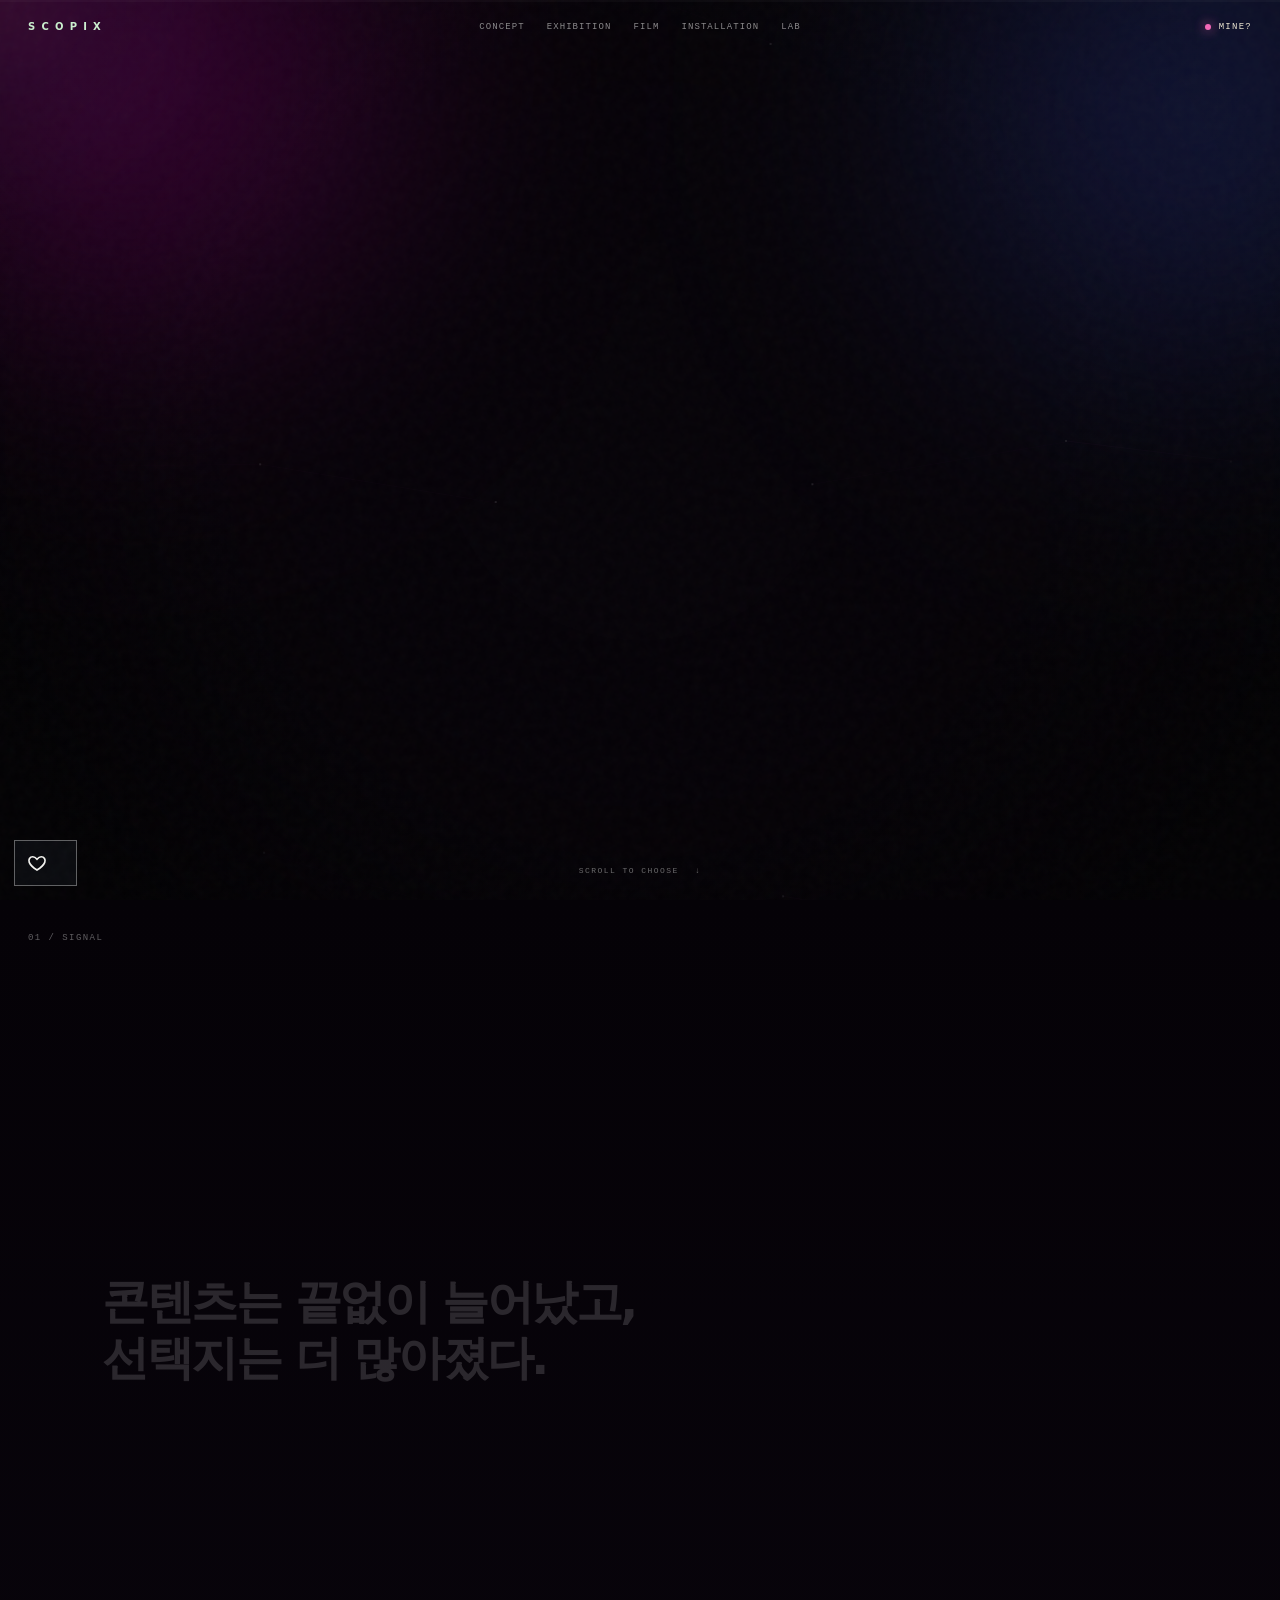
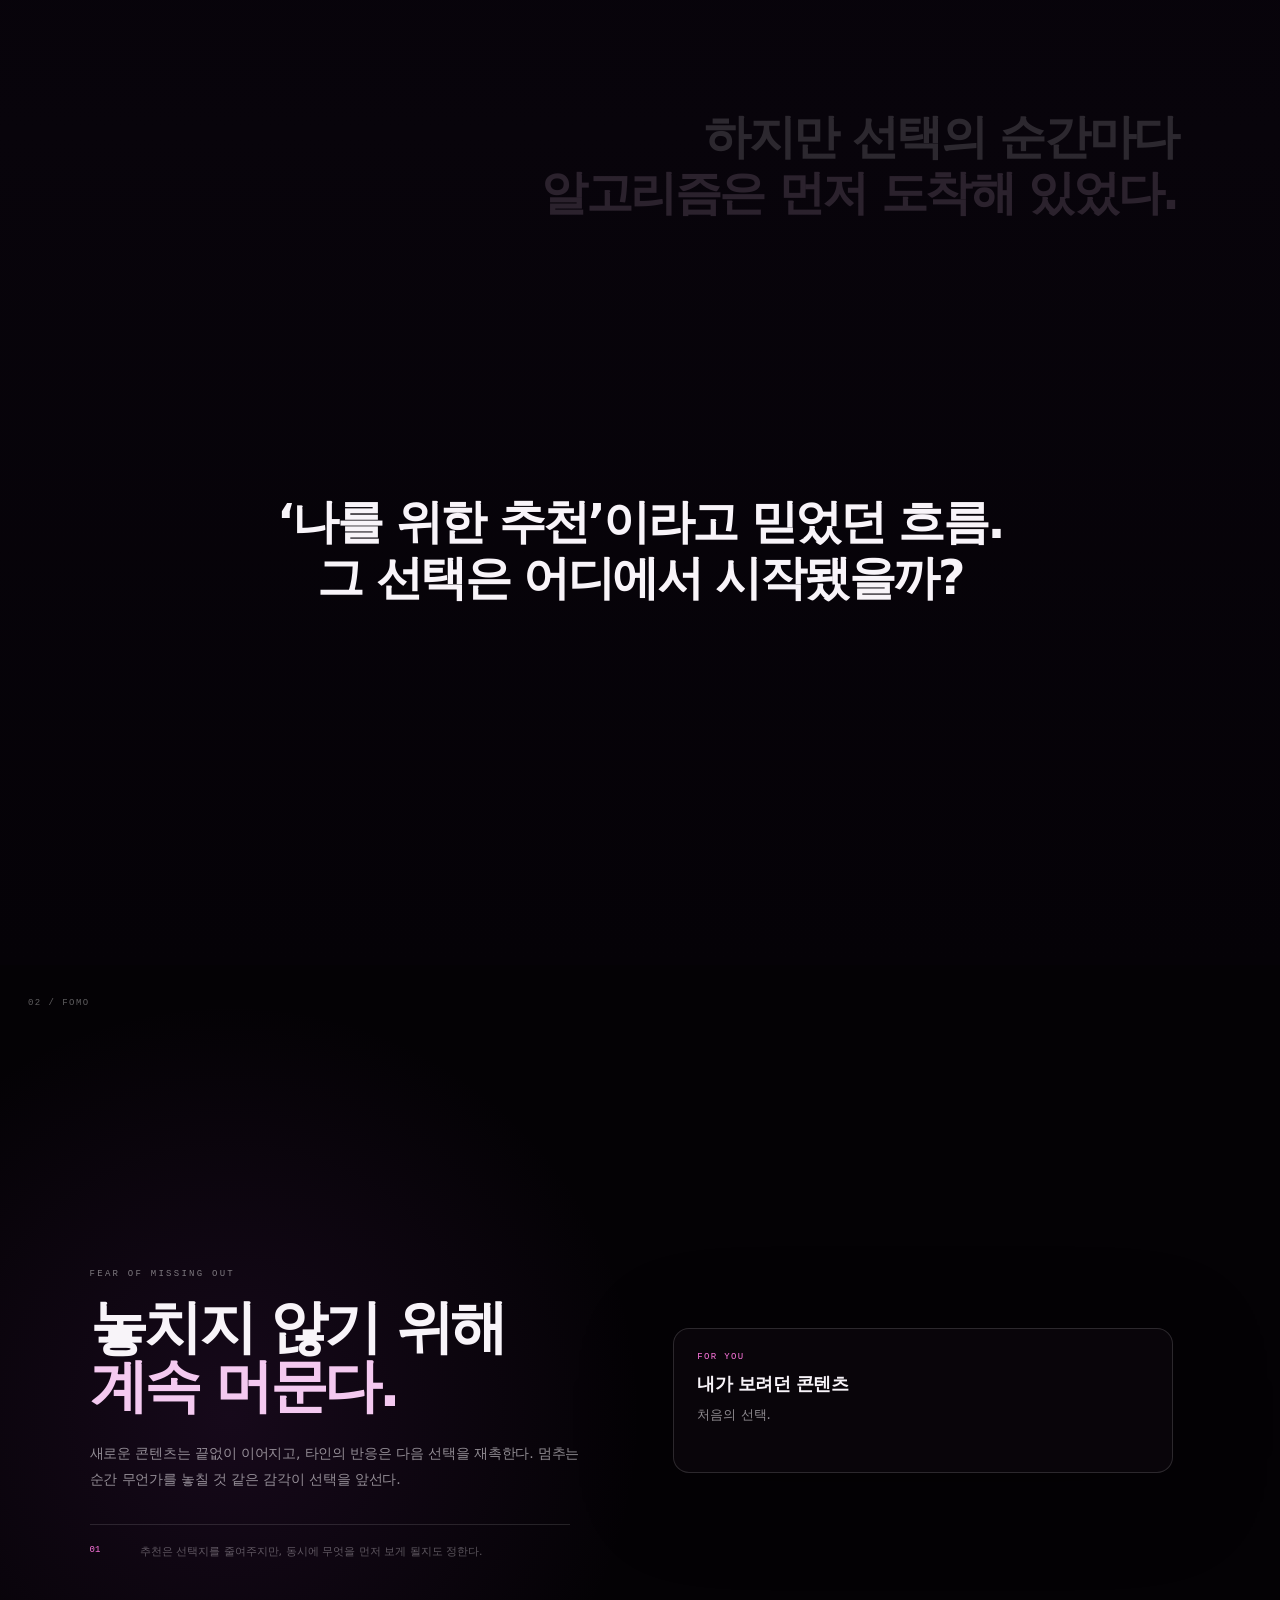
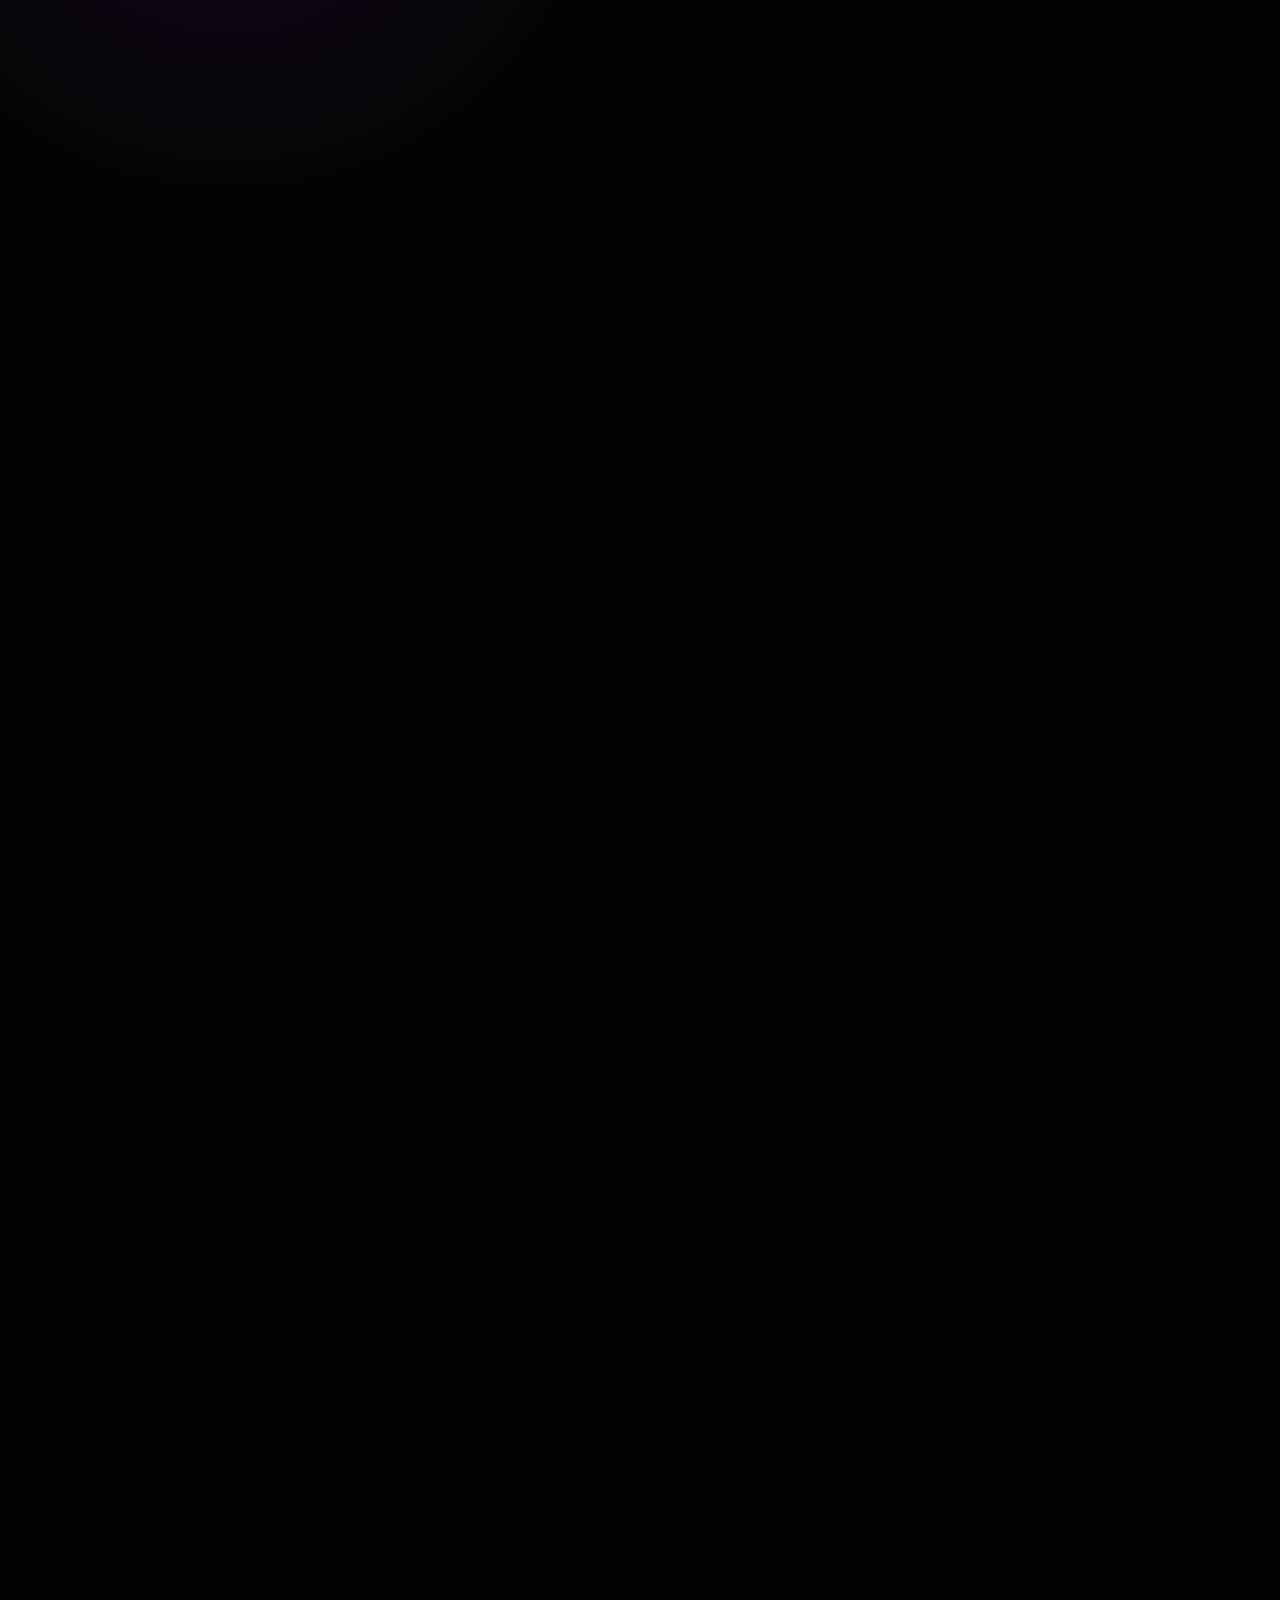
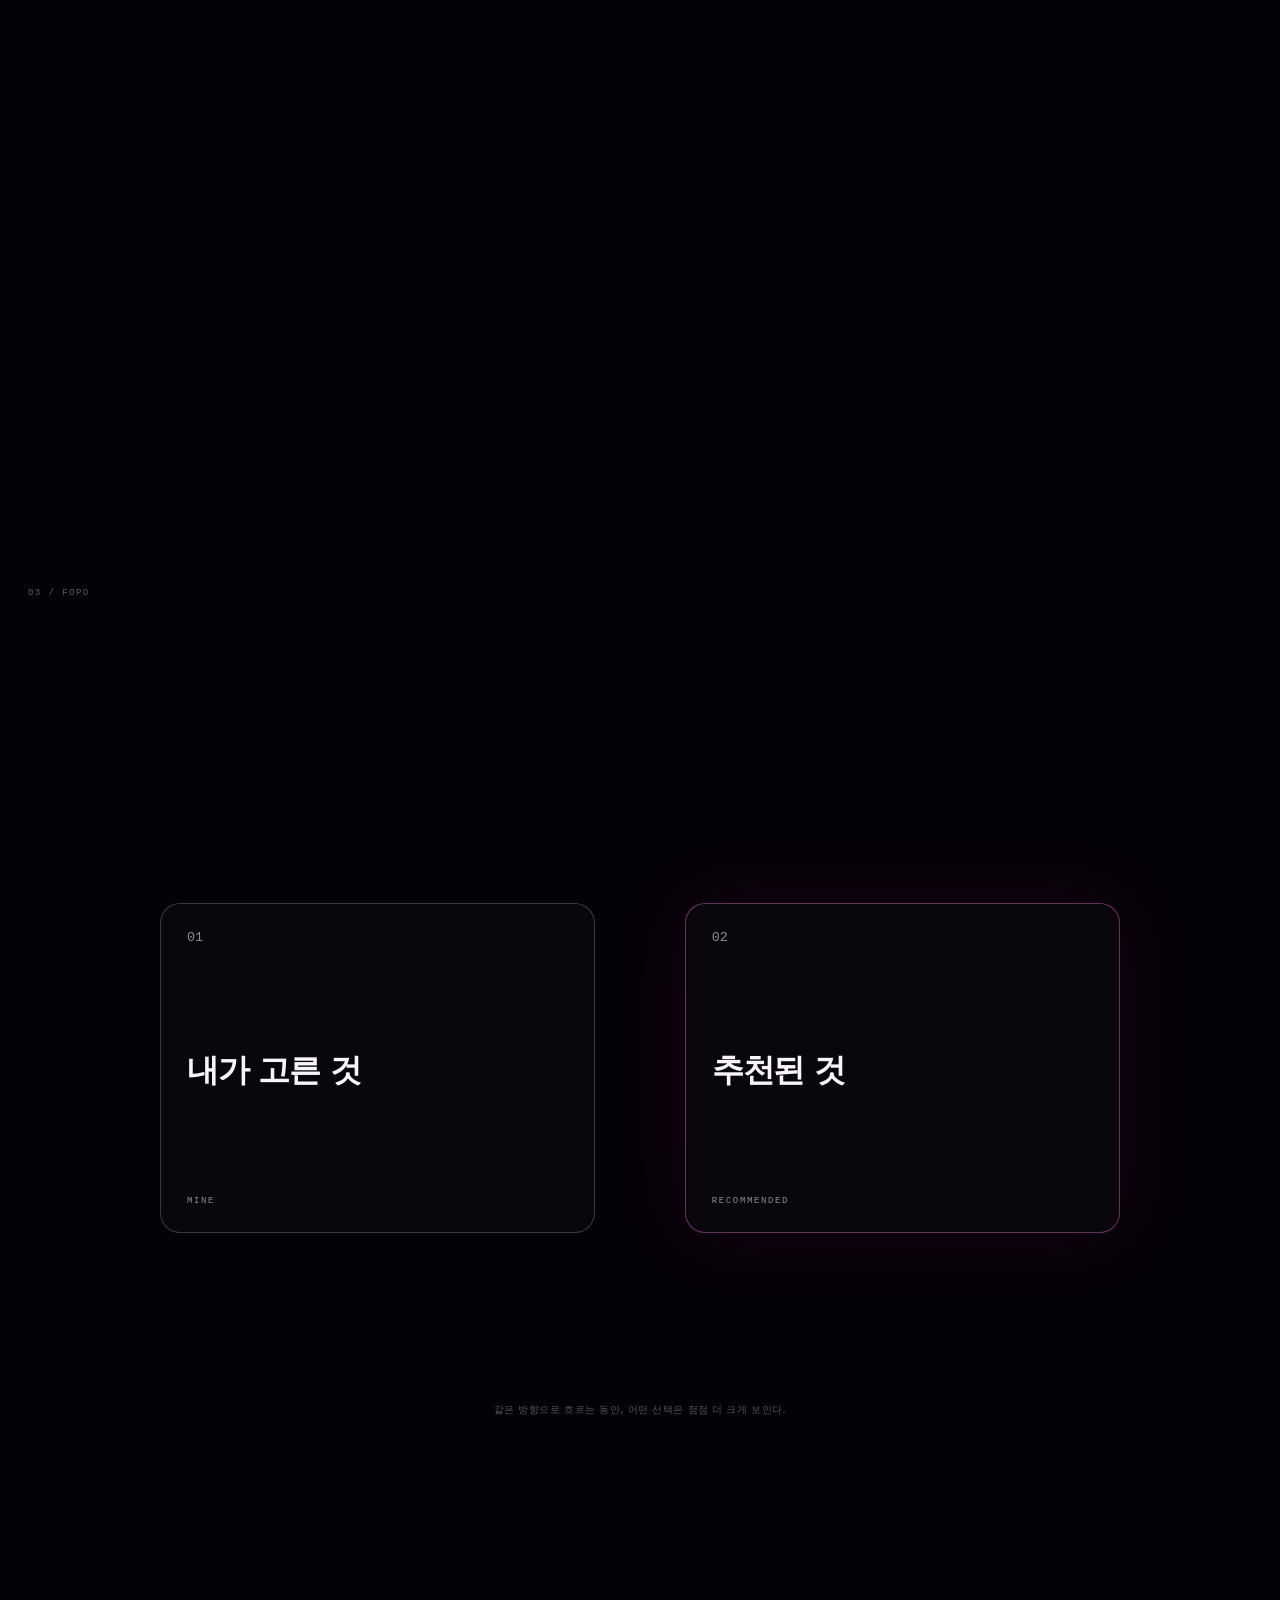
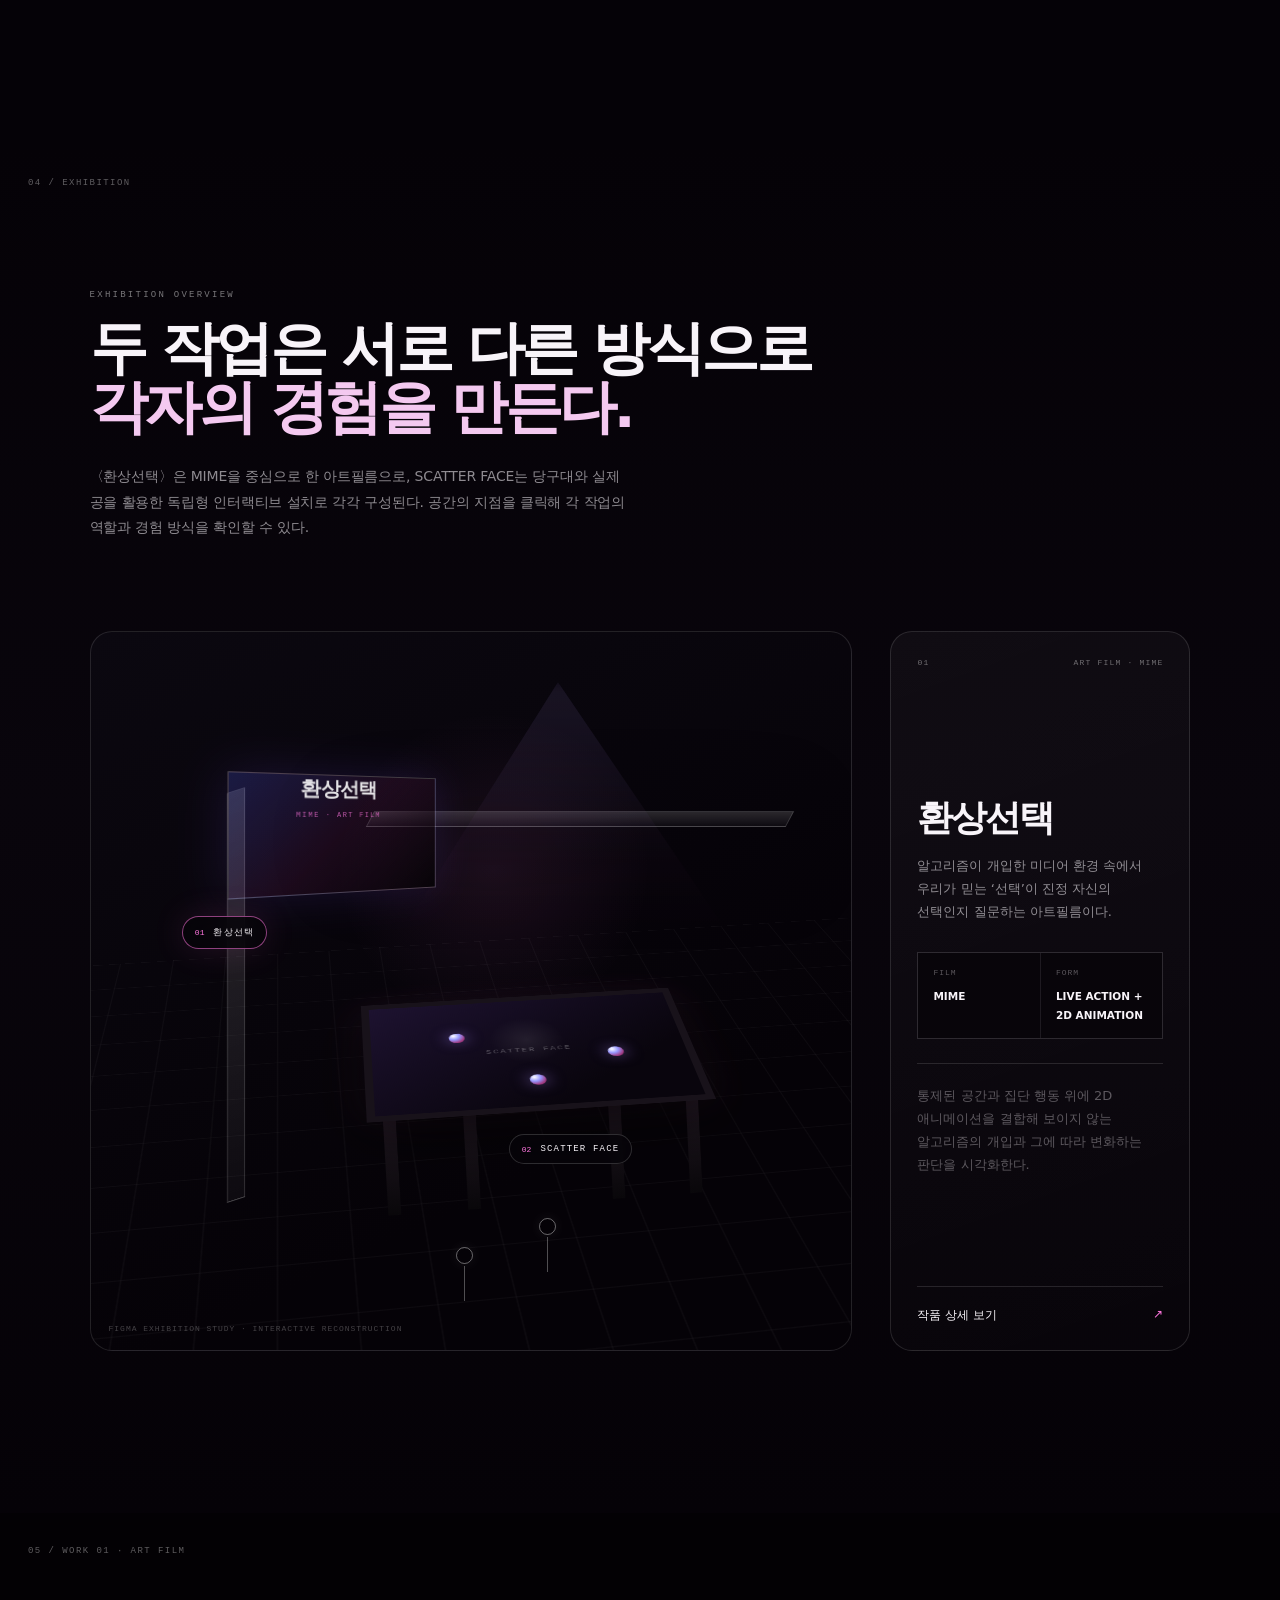
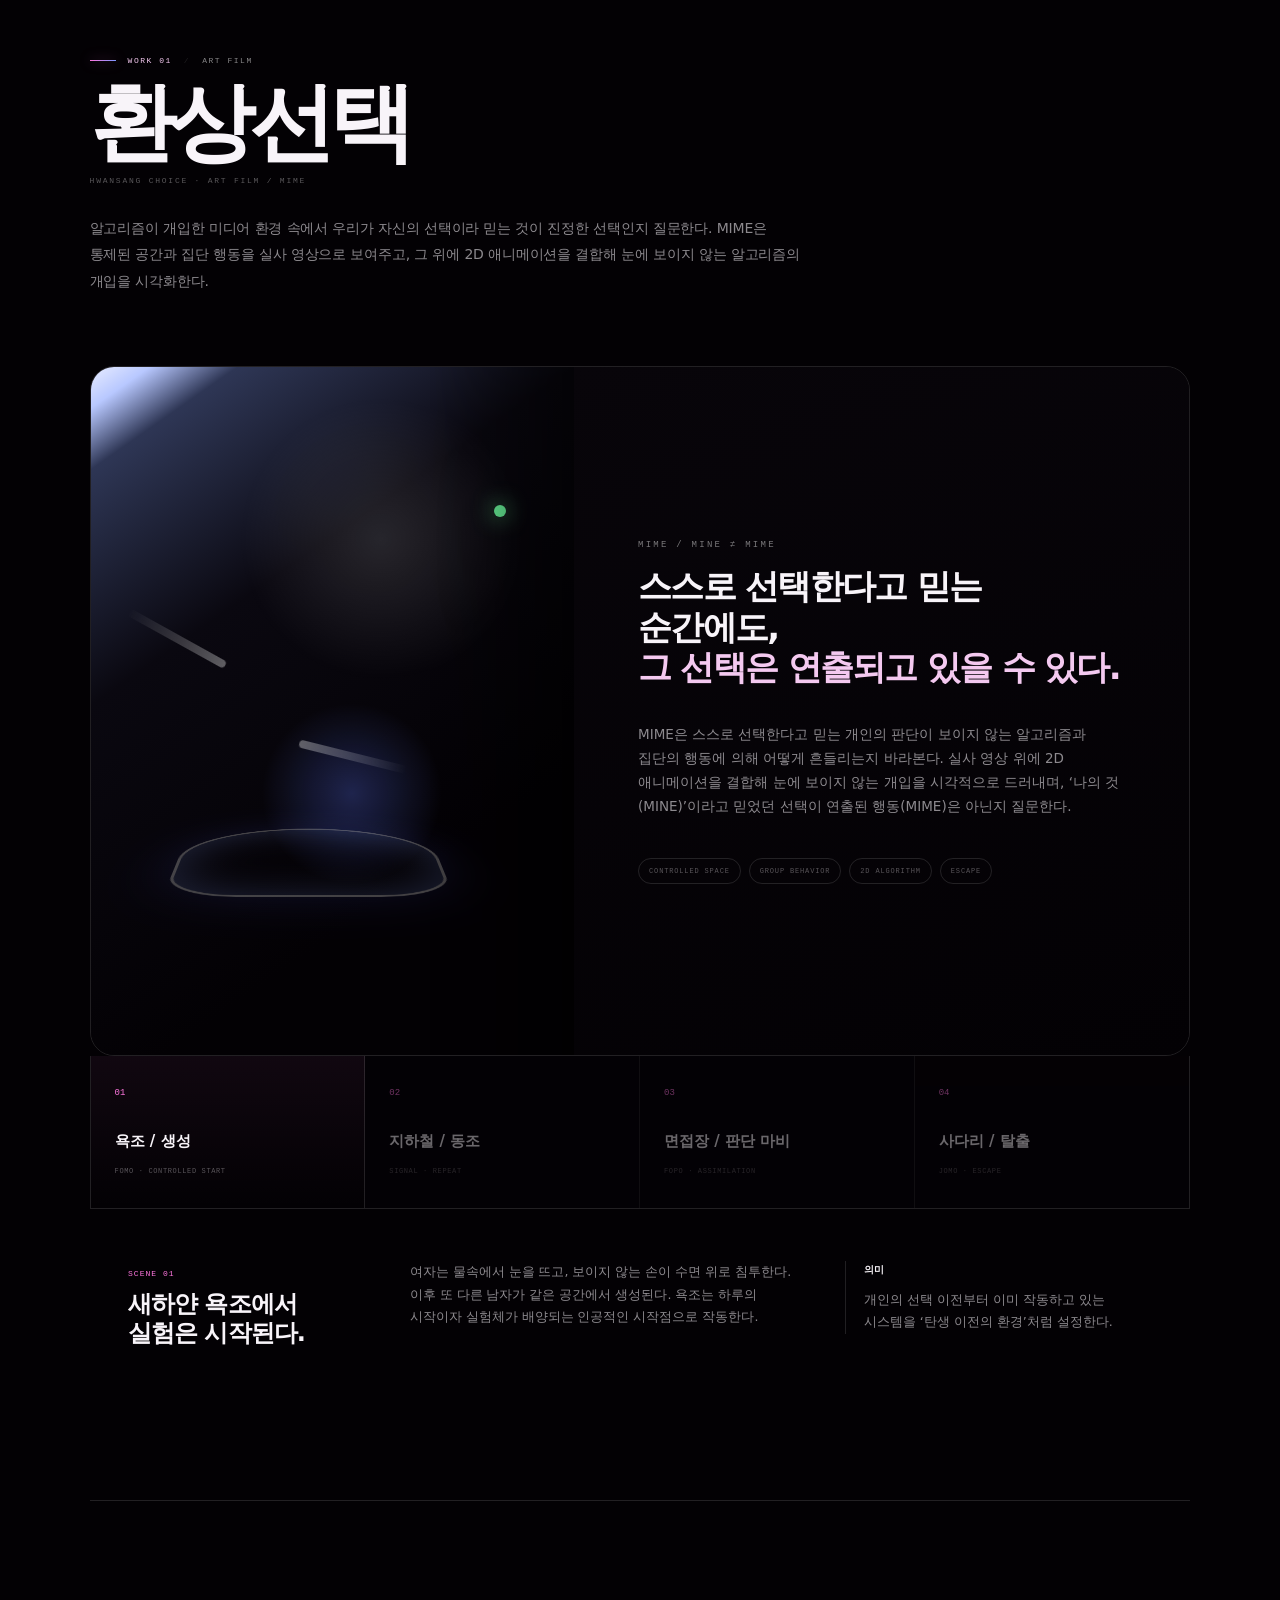
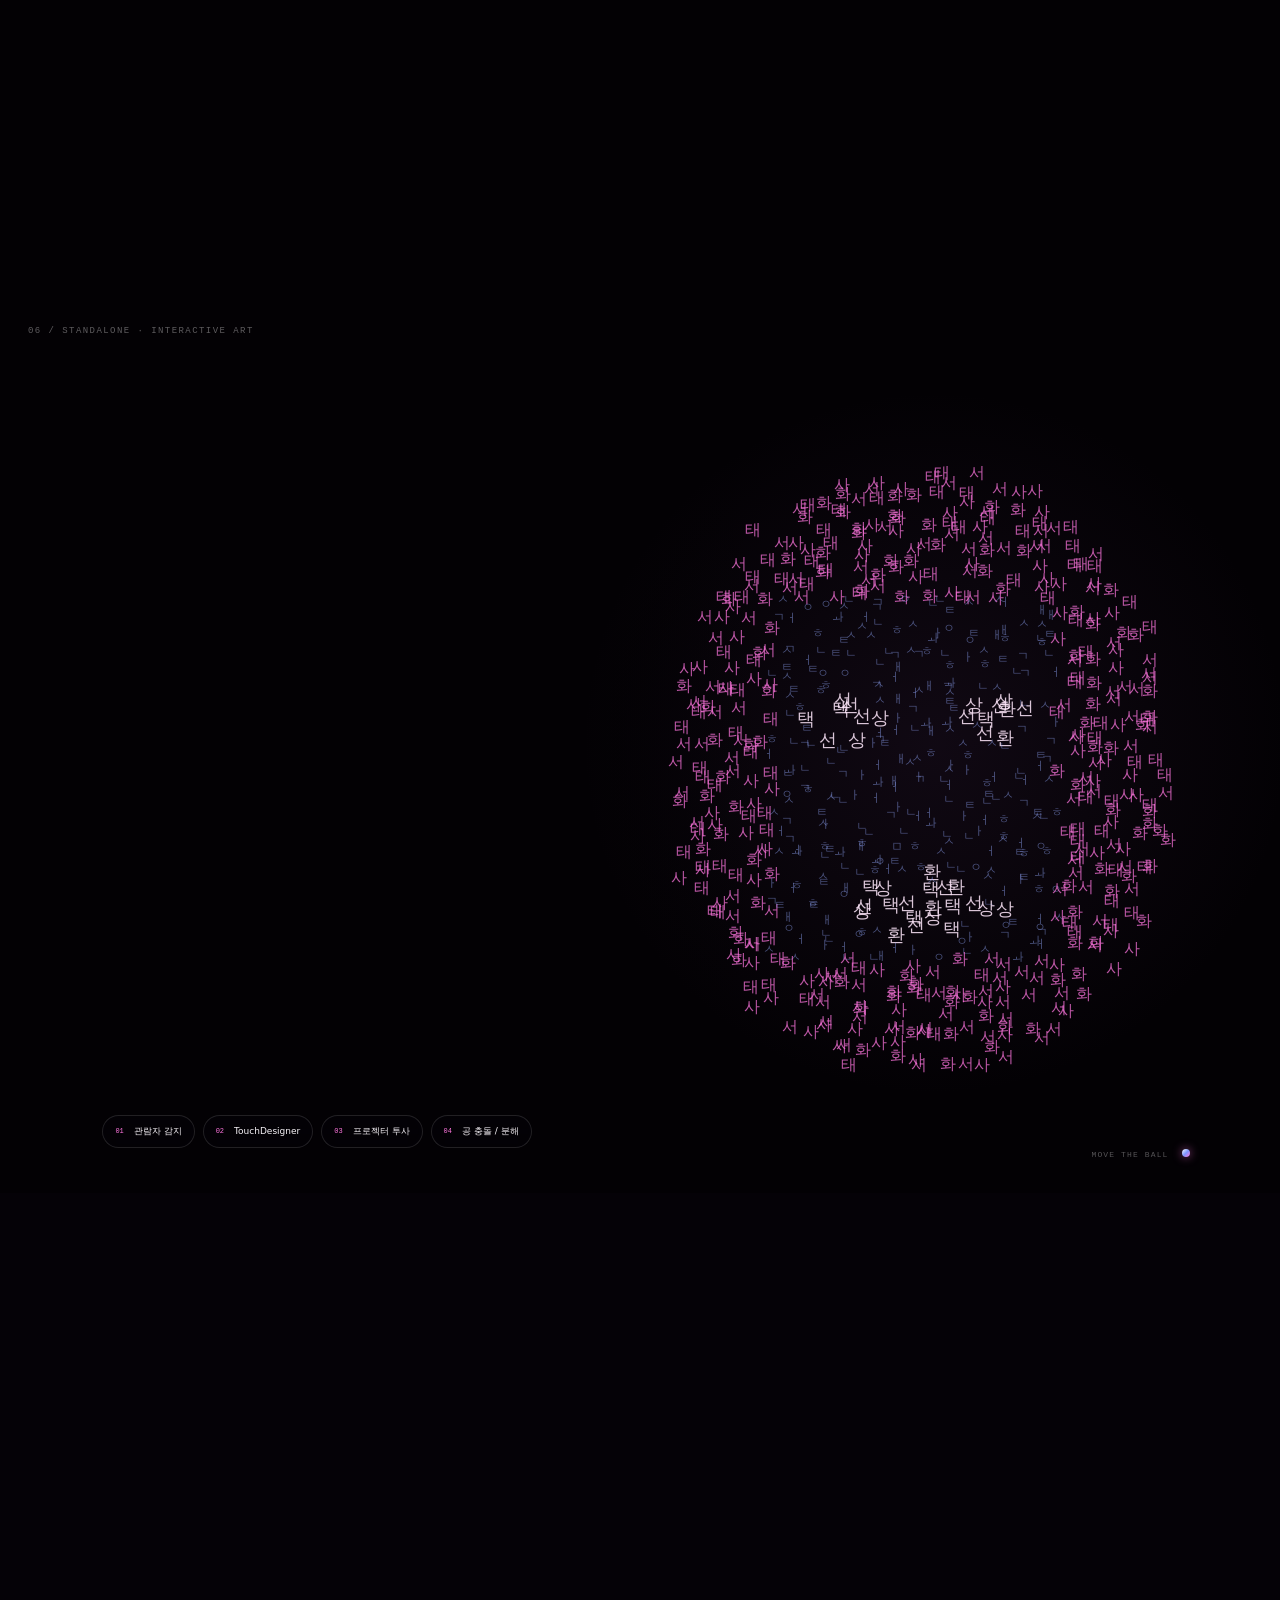
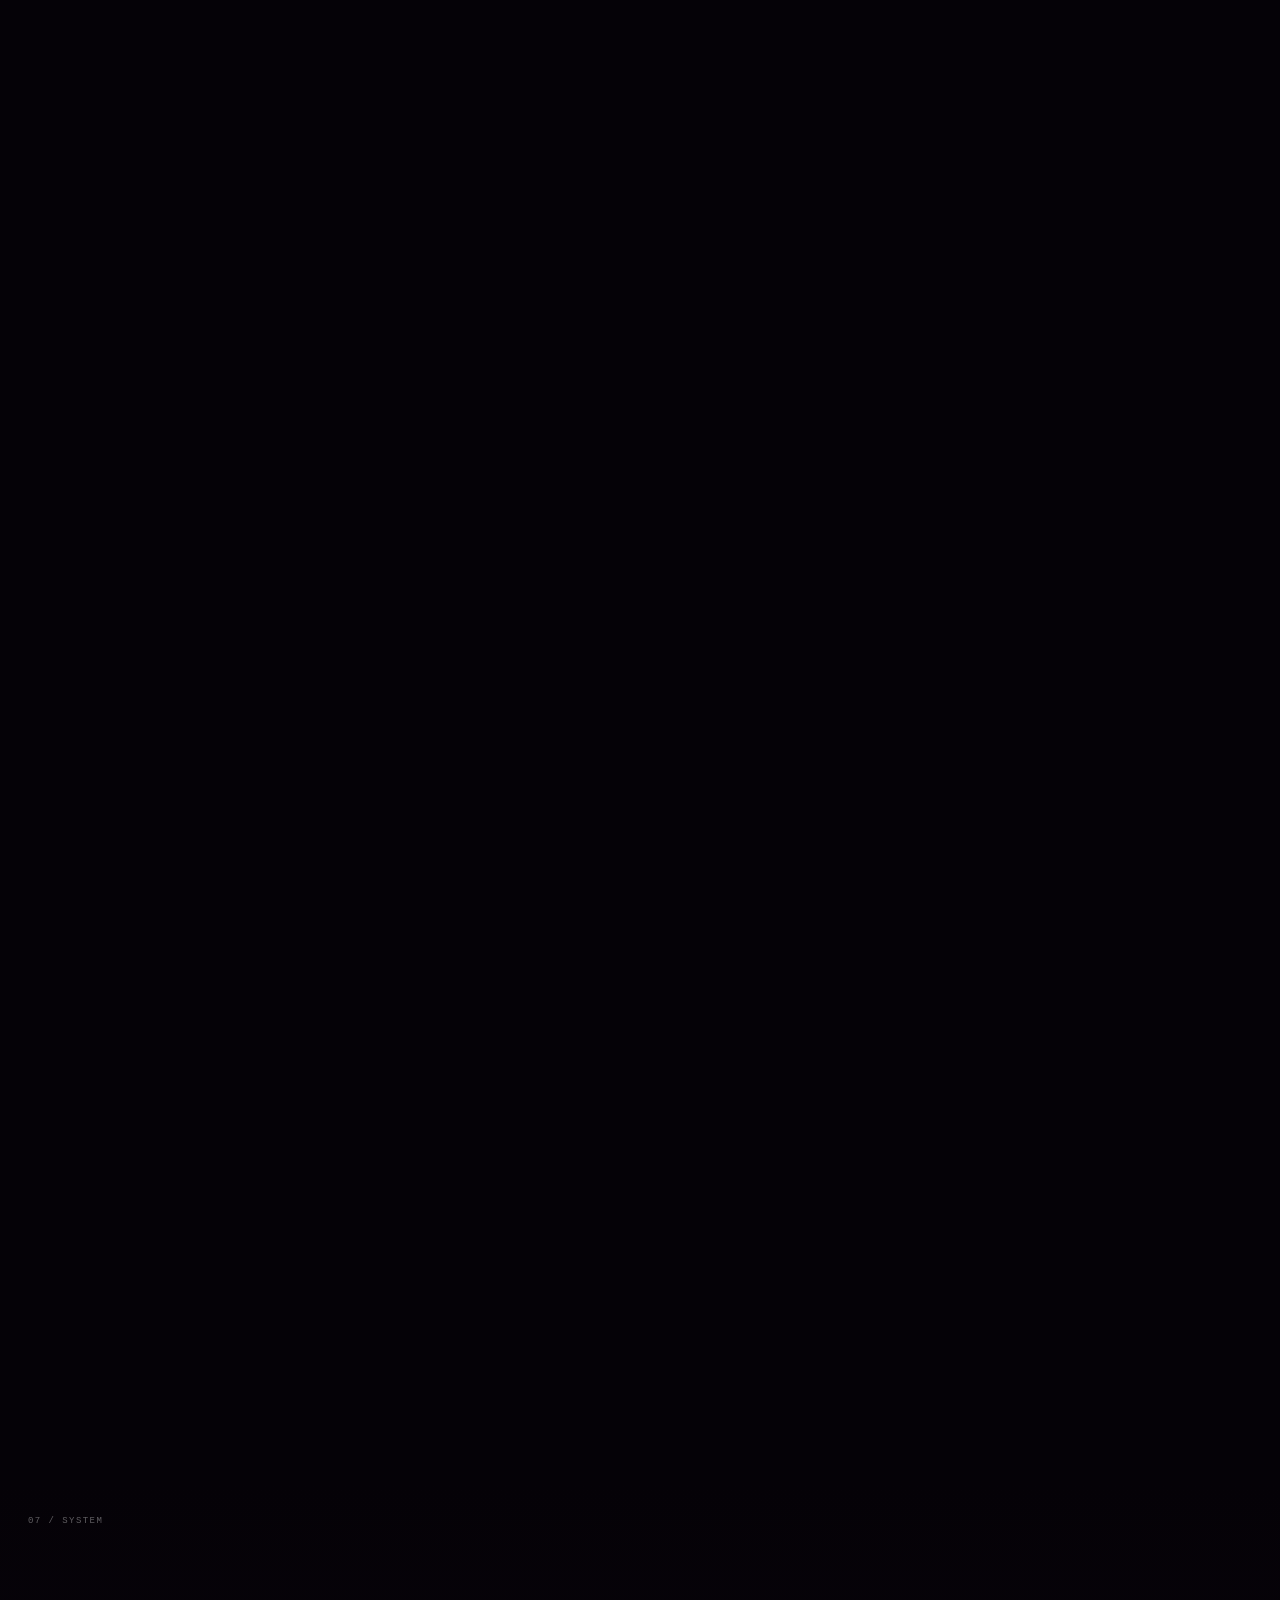
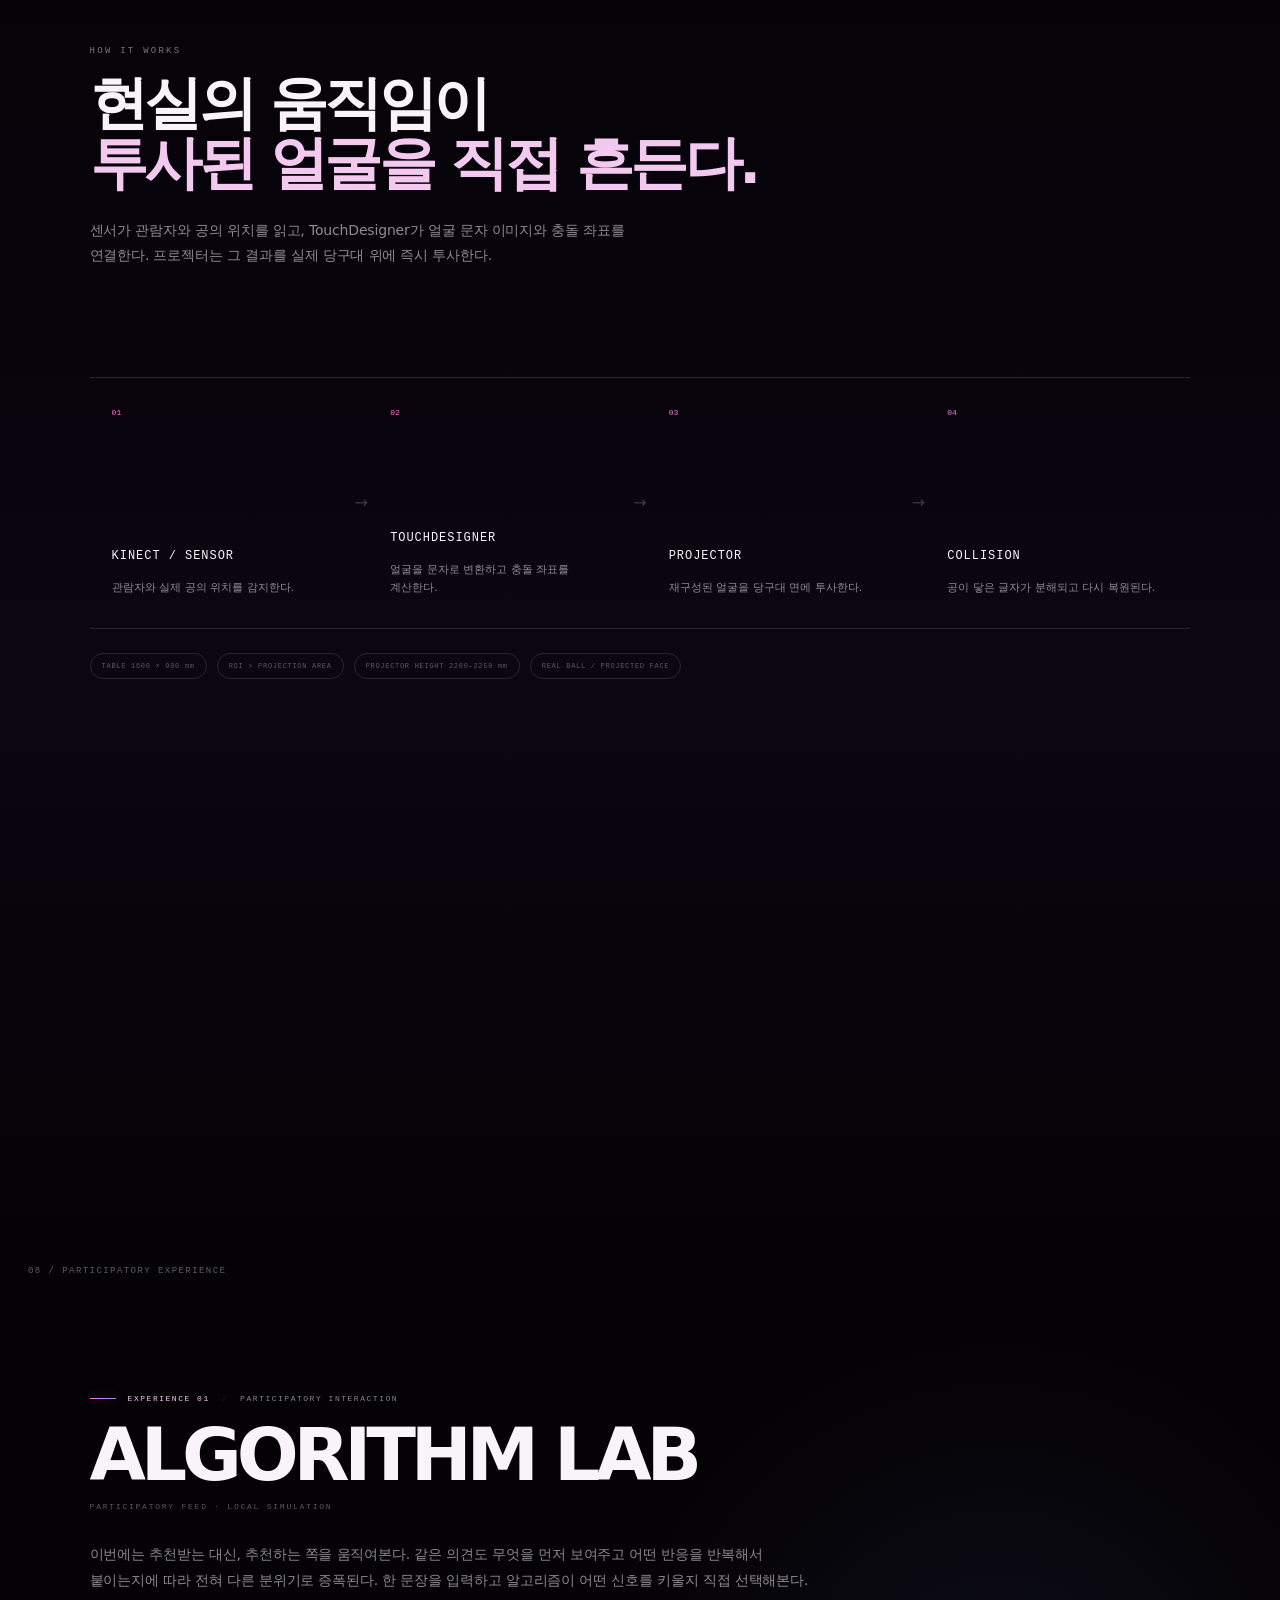
==== commit b9dde88f: "Auto intro, mobile hwansang layout, hi-res invitation, guestbook and hearts" ====
--- a/hwansang/index.html
+++ b/hwansang/index.html
@@ -362,6 +362,48 @@
     }
   </style>
 
+
+<style id="mobile-pass">
+/* ===== 모바일 정리: 스티키 연출을 세로 흐름으로 풀고, 글자 크기·줄바꿈을 폰에 맞춤 ===== */
+html,body{word-break:keep-all;overflow-wrap:break-word}
+@media (max-width:700px){
+  .fomo,.fopo,.scatter{height:auto!important}
+  .sticky-stage{position:relative!important;height:auto!important;min-height:0!important;overflow:visible!important;transform:none!important}
+  .scene .section-index{position:absolute;top:28px!important}
+  /* FOMO: 글 아래에 카드가 차례로 */
+  .fomo-stage{display:block!important;padding:84px 22px 56px!important}
+  .fomo-copy{padding-top:0!important}
+  .feed{position:relative!important;left:auto!important;right:auto!important;bottom:auto!important;height:auto!important;display:flex;flex-direction:column;gap:10px;margin-top:30px;perspective:none!important}
+  .feed-card{position:relative!important;top:auto!important;left:auto!important;right:auto!important;width:100%!important;min-height:0!important;padding:14px 16px!important;opacity:1!important;transform:none!important}
+  .feed-card.rec{margin-left:calc(var(--i,1) * 8px)}
+  .feed-card.r1{--i:1}.feed-card.r2{--i:2}.feed-card.r3{--i:3}.feed-card.r4{--i:4}
+  /* FOPO: 설명 → 두 선택지 */
+  .choice-stage{display:block!important;padding:84px 22px 56px!important}
+  .choice-copy{position:relative!important;left:auto!important;right:auto!important;top:auto!important;max-width:none!important}
+  .choice-field{position:relative!important;inset:auto!important;display:flex!important;flex-direction:column!important;gap:12px!important;padding:26px 0 0!important}
+  .choice{width:100%!important;min-height:108px!important;aspect-ratio:auto!important;opacity:1!important;transform:none!important}
+  /* SCATTER FACE: 글 → 얼굴 캔버스 → 기술 칩 */
+  .scatter-stage{display:flex!important;flex-direction:column;padding:84px 0 40px}
+  .scatter-stage::after{display:none}
+  .scatter-copy{position:relative!important;order:1;left:auto!important;top:auto!important;max-width:none!important;padding:0 22px}
+  #faceCanvas{position:relative!important;order:2;display:block;width:100%!important;height:min(110vw,520px)!important;inset:auto!important}
+  .scatter-tech{position:relative!important;order:3;left:auto!important;right:auto!important;bottom:auto!important;padding:0 22px;margin-top:8px}
+  /* 글자 크기 */
+  .manifesto{min-height:0!important;padding:90px 22px!important}
+  .manifesto-grid{min-height:0!important;display:flex!important;flex-direction:column;gap:110px}
+  .manifesto-line{width:100%!important;font-size:clamp(23px,6.6vw,28px)!important;line-height:1.3!important}
+  .fomo-copy h2,.choice-copy h2,.scatter-copy h2,.exhibition-head h2,.films-head h2,.system-copy h2{font-size:clamp(26px,7.6vw,32px)!important;line-height:1.22!important;letter-spacing:-.045em!important}
+  .scatter-copy h2.scatter-title,.work-heading{font-size:clamp(34px,10.5vw,44px)!important;line-height:1!important}
+  .scatter-statement{font-size:clamp(21px,6vw,25px)!important;line-height:1.3!important}
+  .jomo{min-height:0!important;padding:110px 22px 90px!important}
+  .jomo-inner h2{font-size:clamp(28px,8.2vw,34px)!important;line-height:1.28!important;letter-spacing:-.045em!important}
+  h3{font-size:clamp(22px,6.4vw,28px)}
+  h4{font-size:clamp(19px,5.4vw,22px)!important;line-height:1.35!important}
+  /* 하트는 작게, 내용 덜 가리게 */
+  .gr-heart{height:38px!important;padding:0 10px!important;gap:5px!important}
+  .gr-heart svg{width:17px!important;height:17px!important}
+}
+</style>
 </head>
 <body>
   <div class="noise" aria-hidden="true"></div>
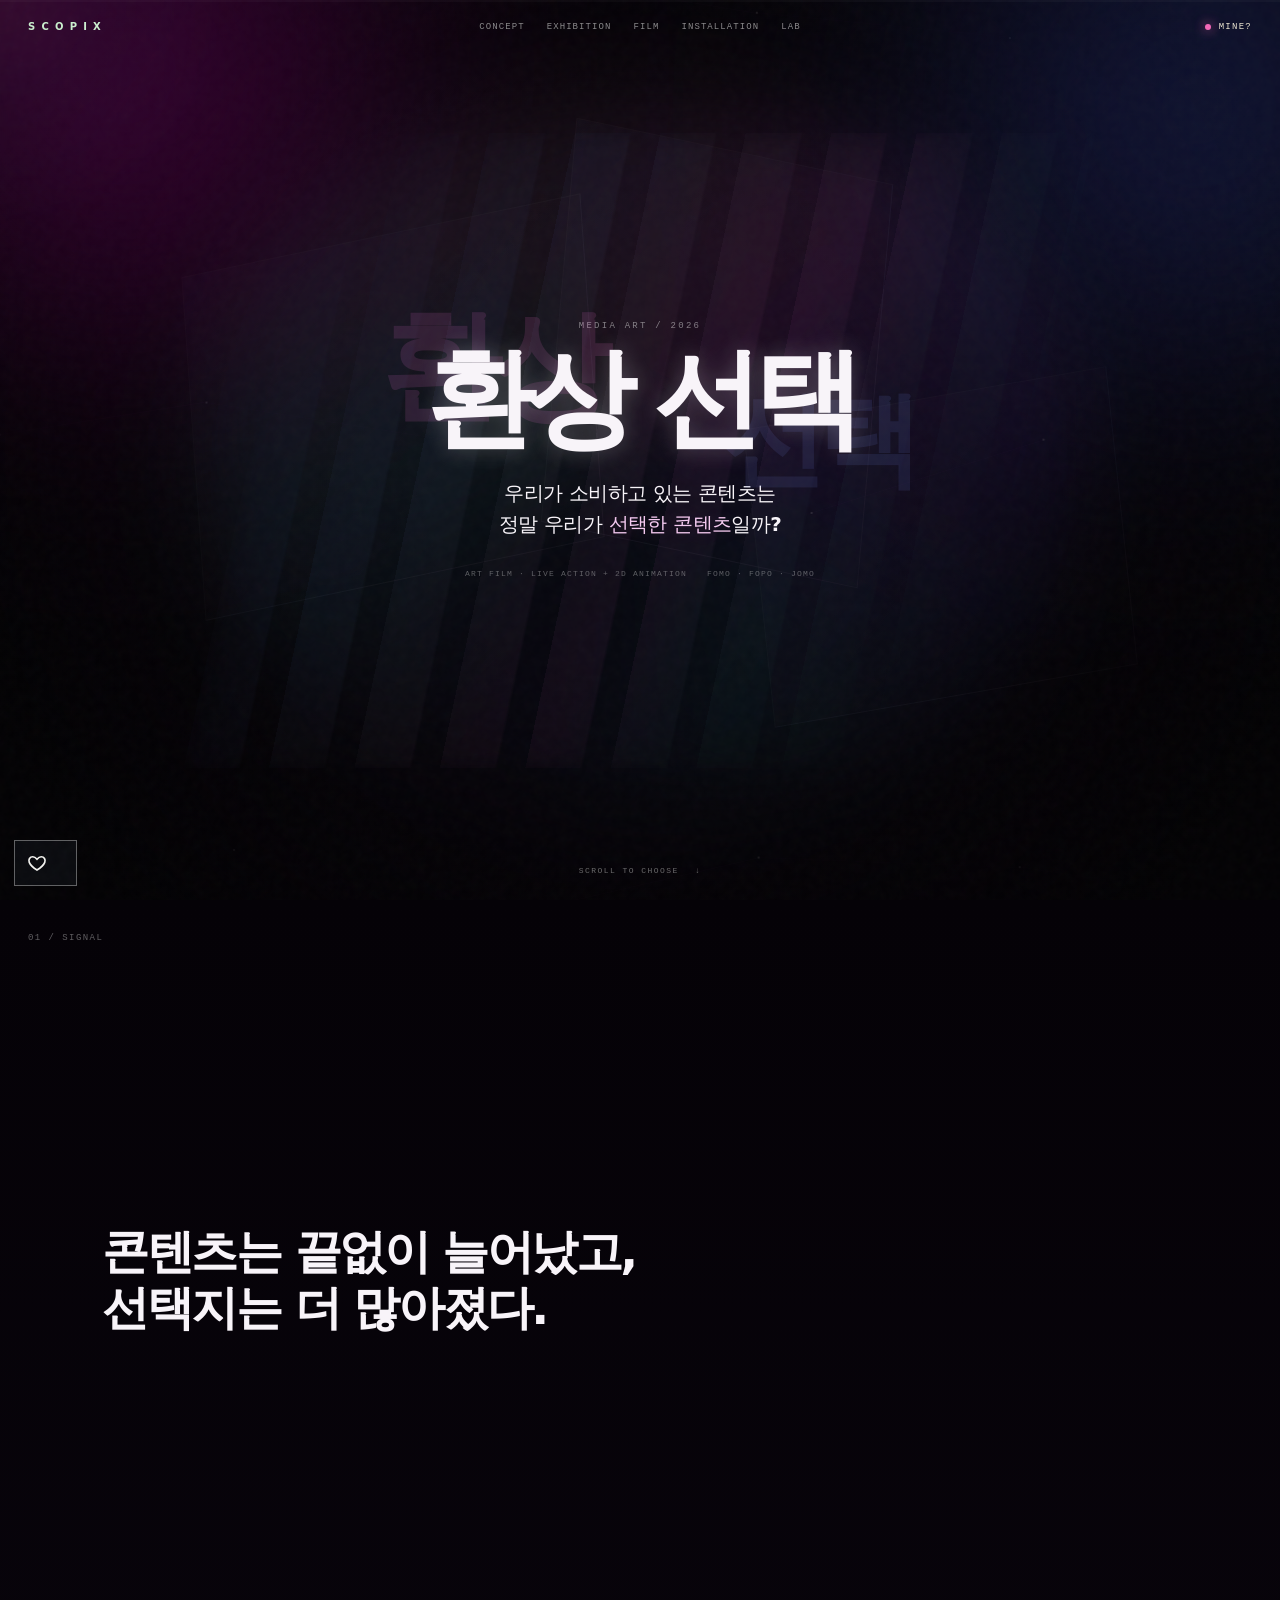
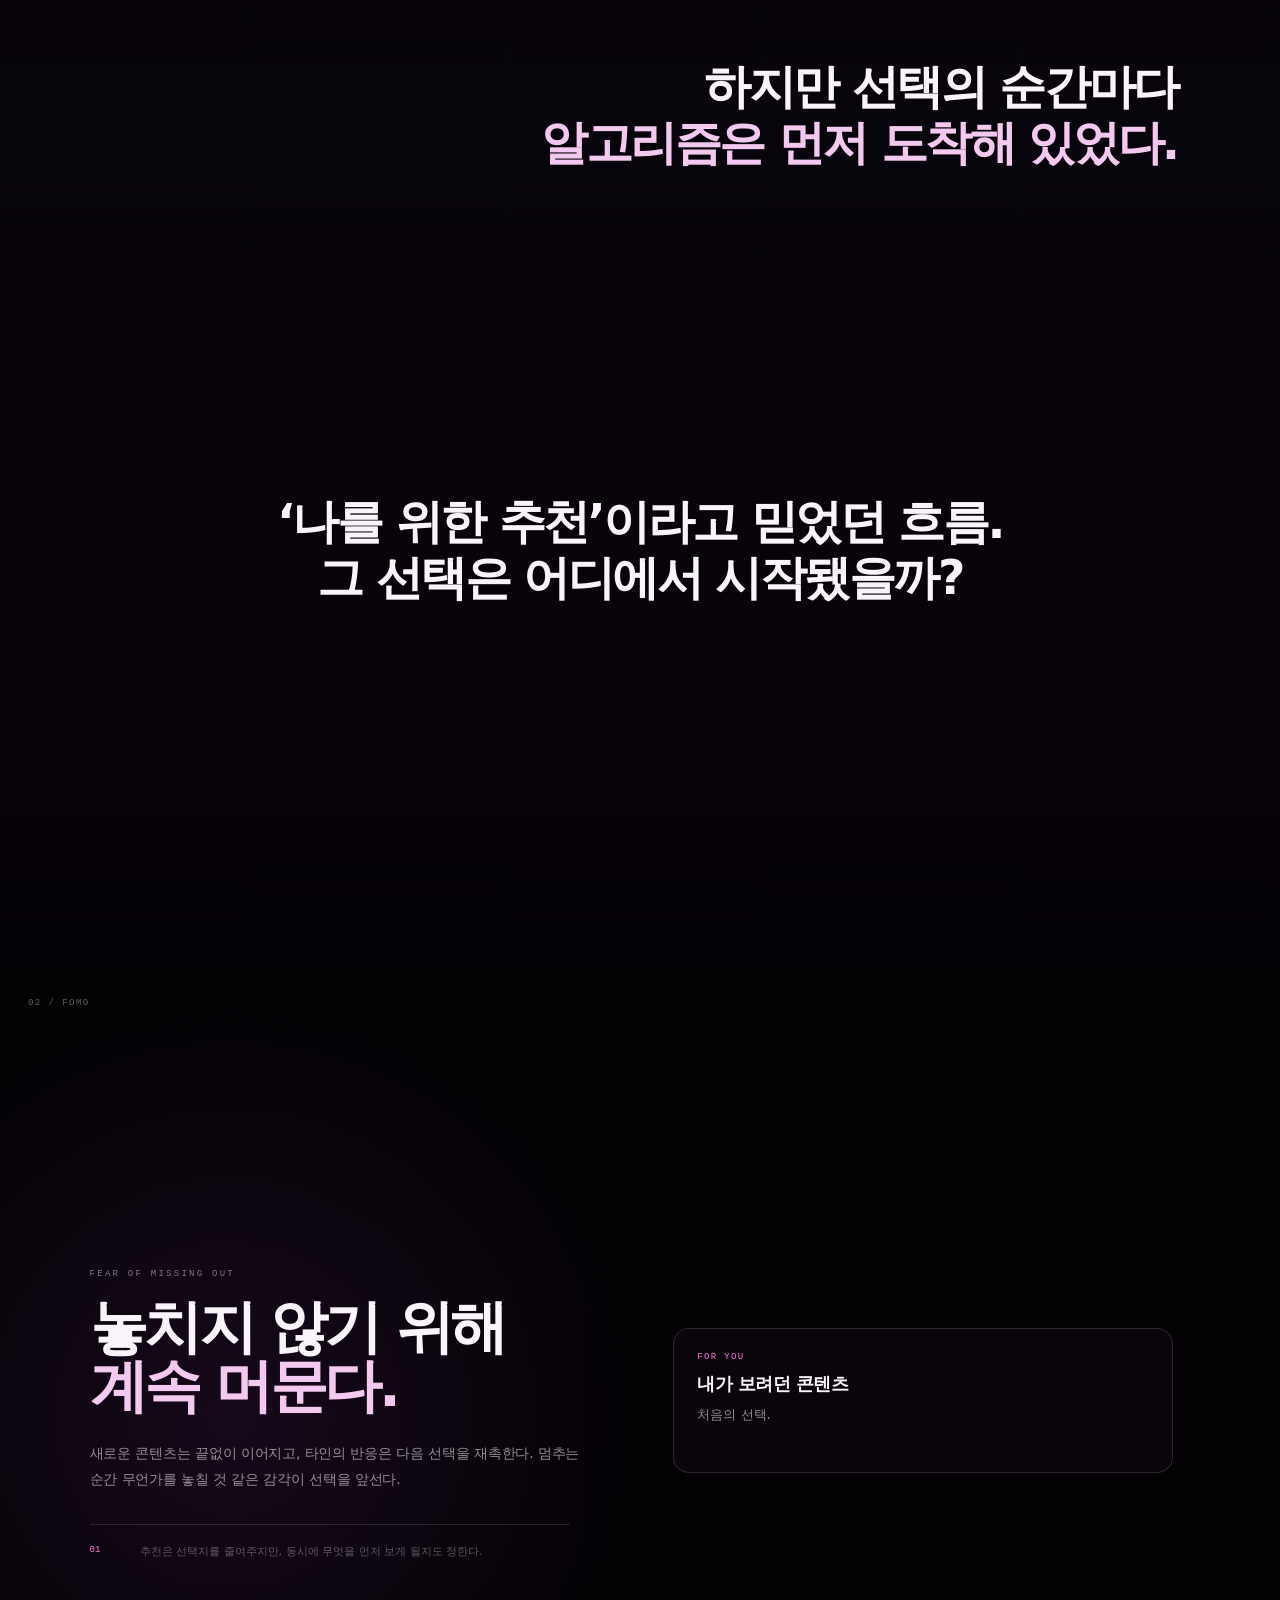
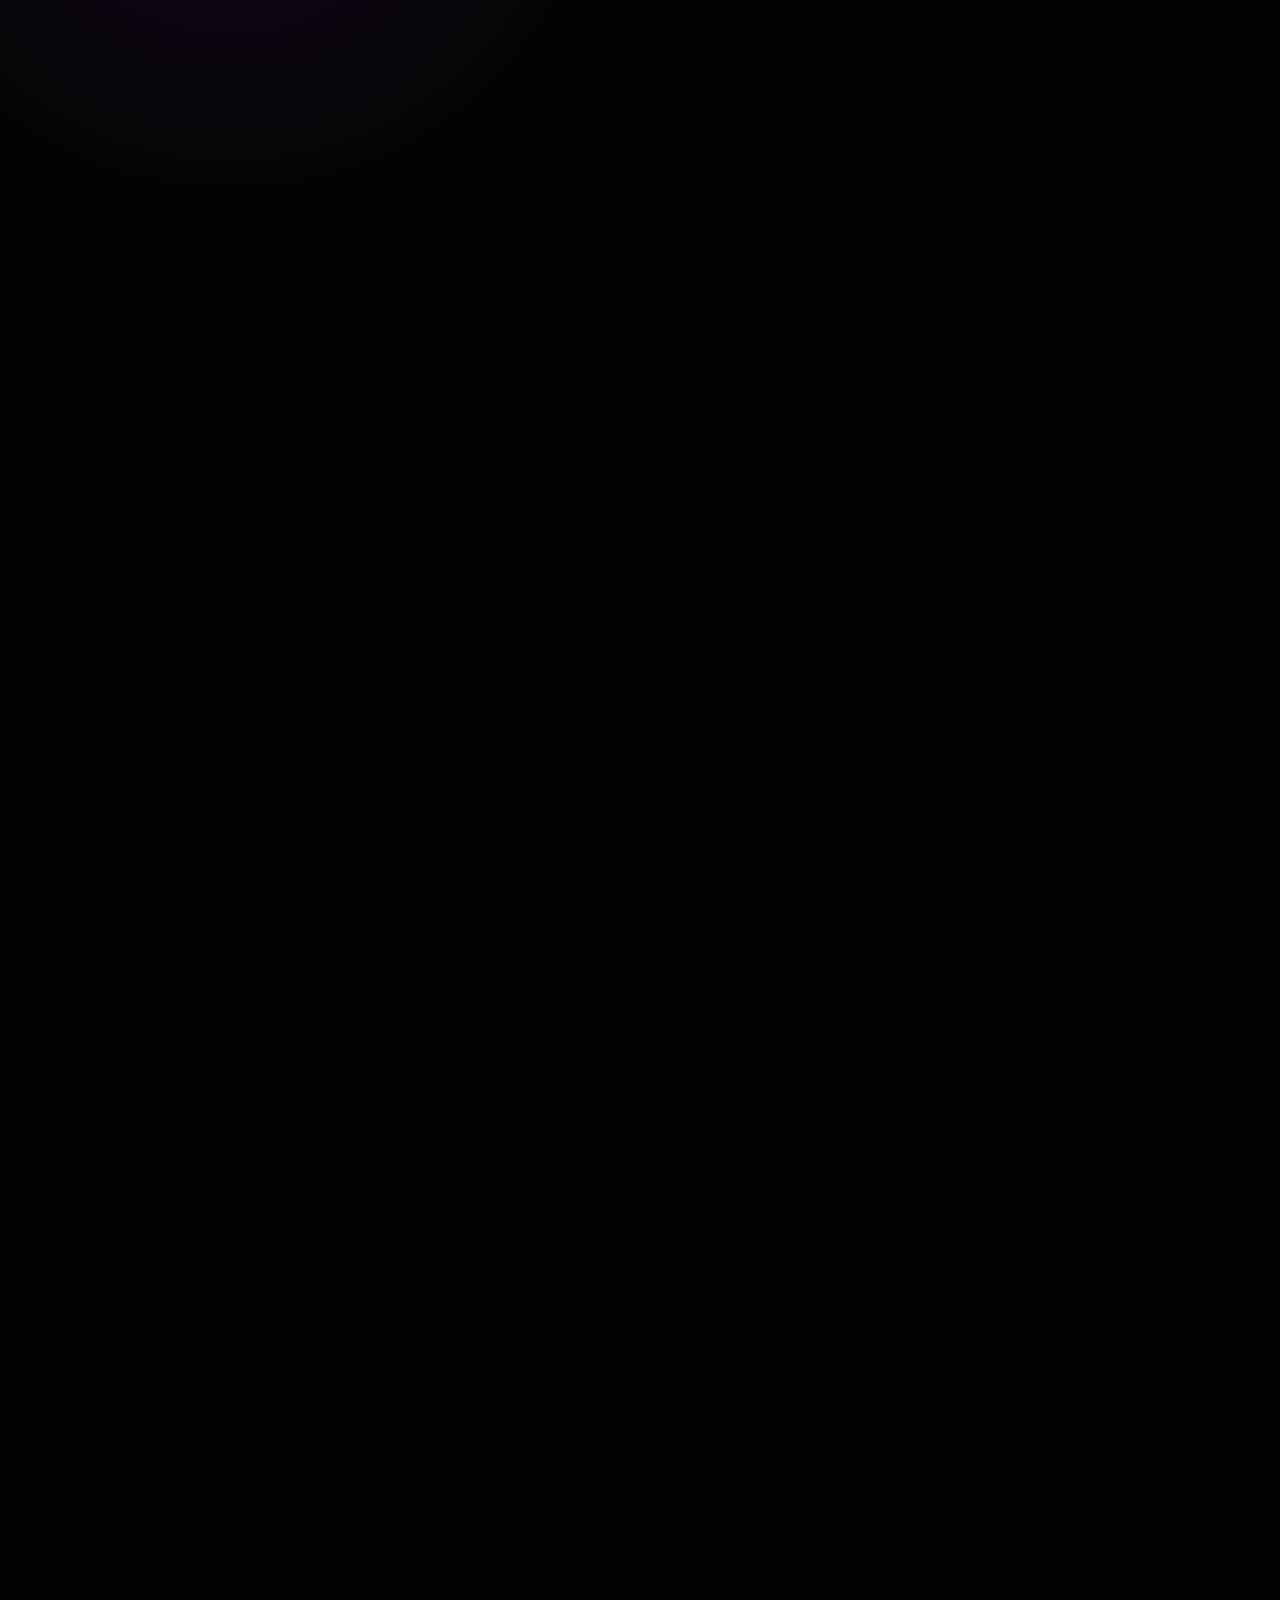
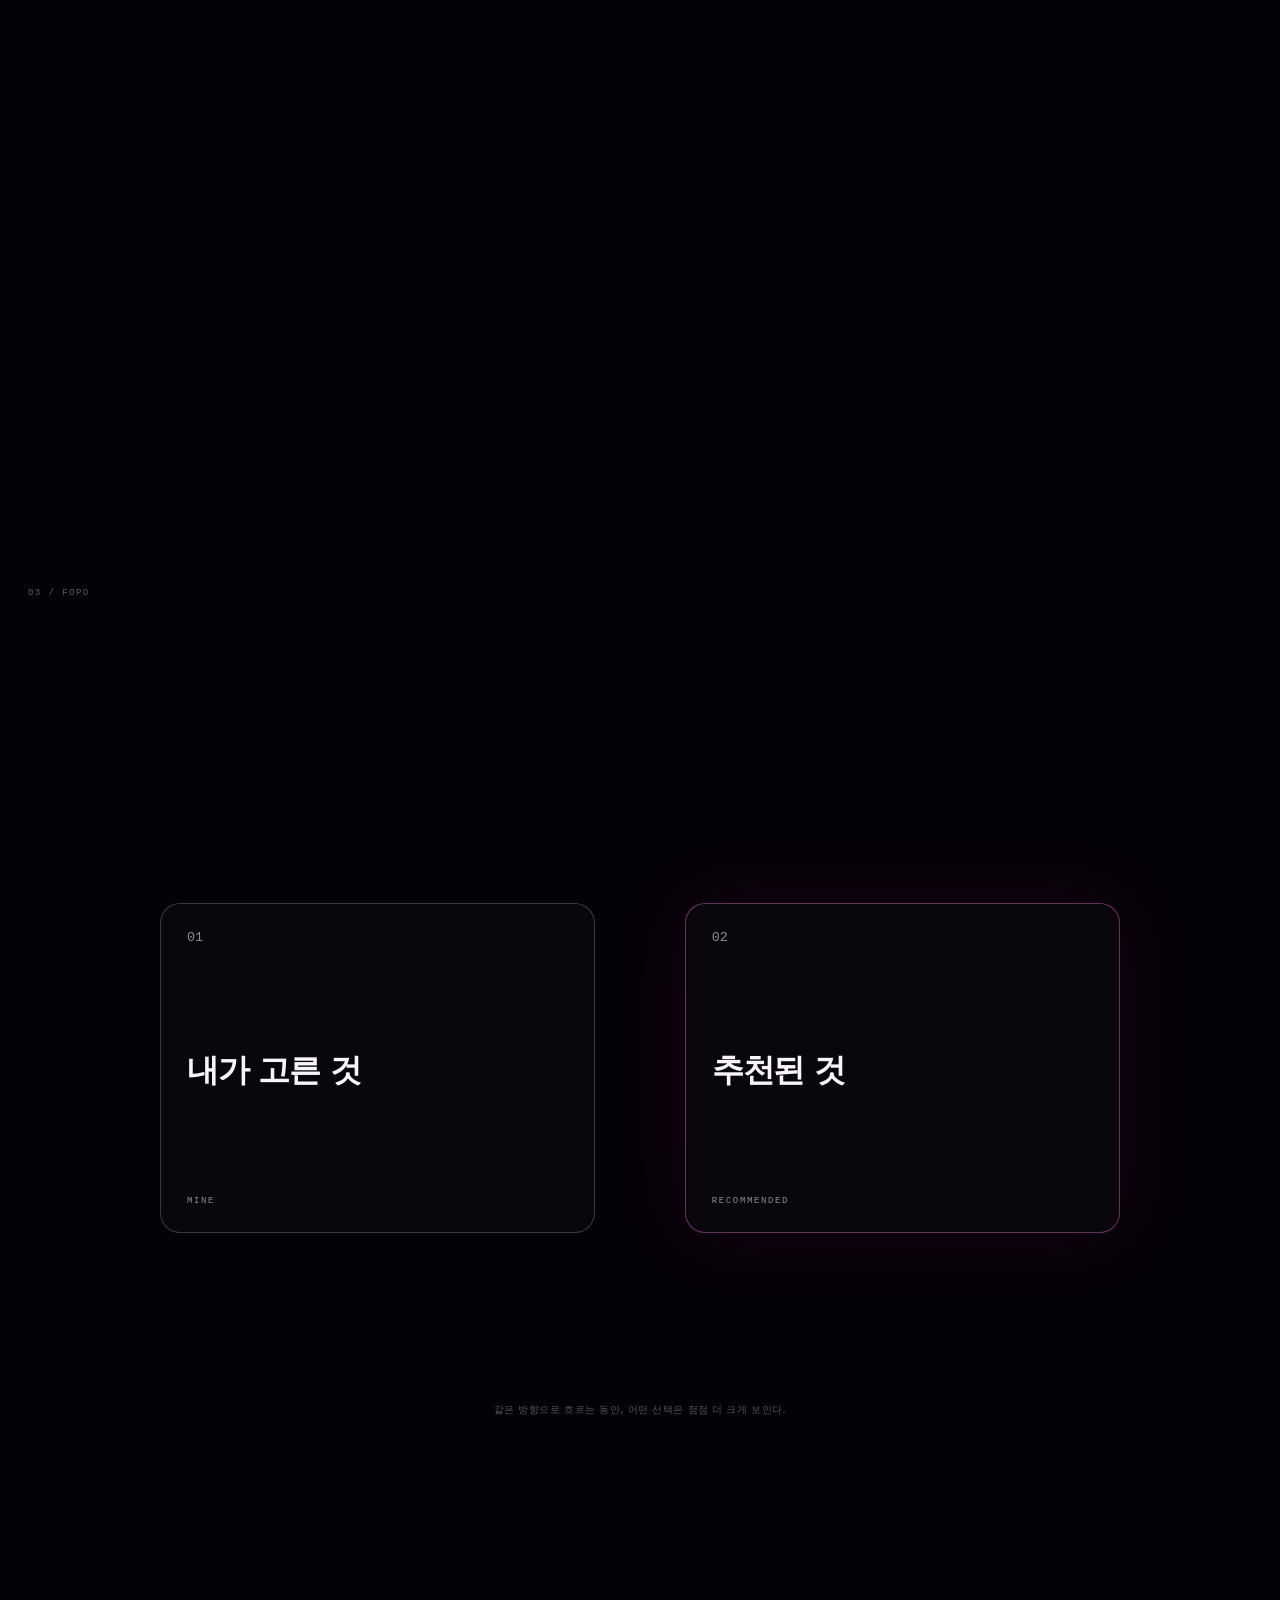
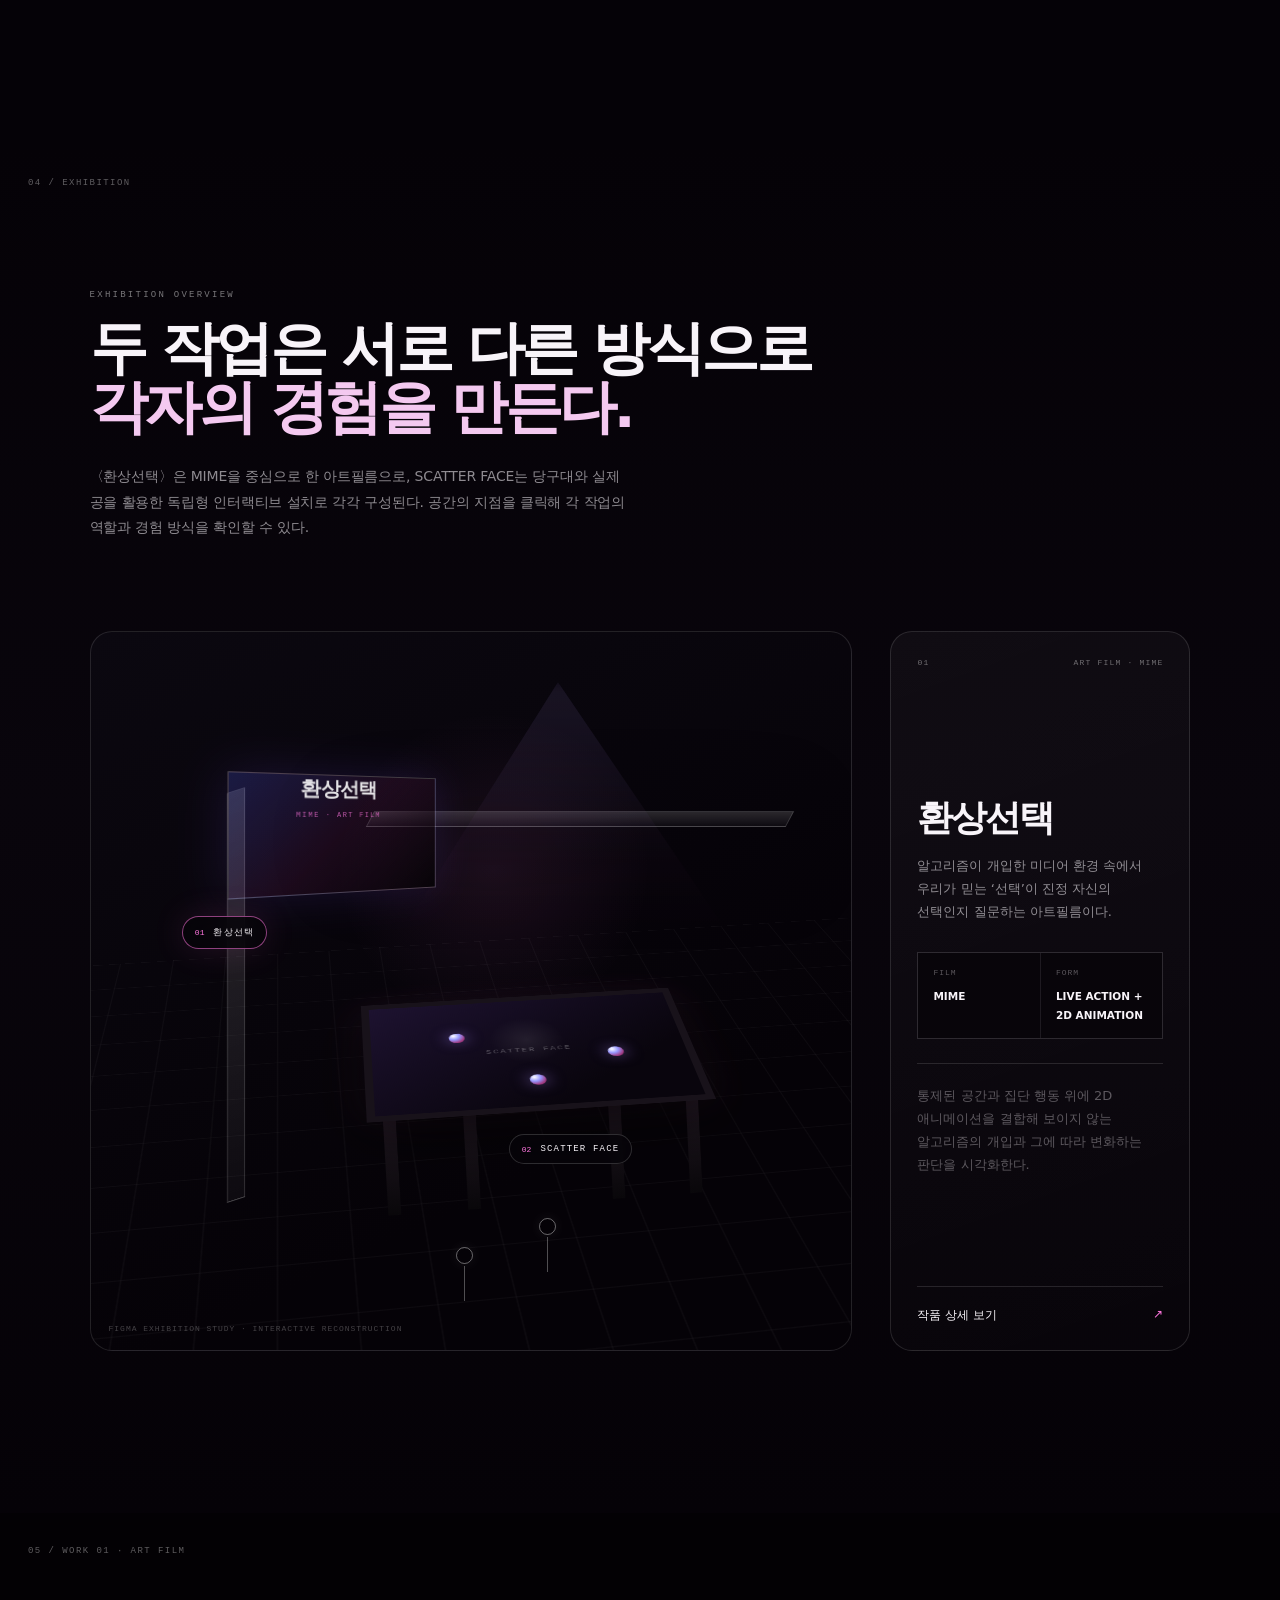
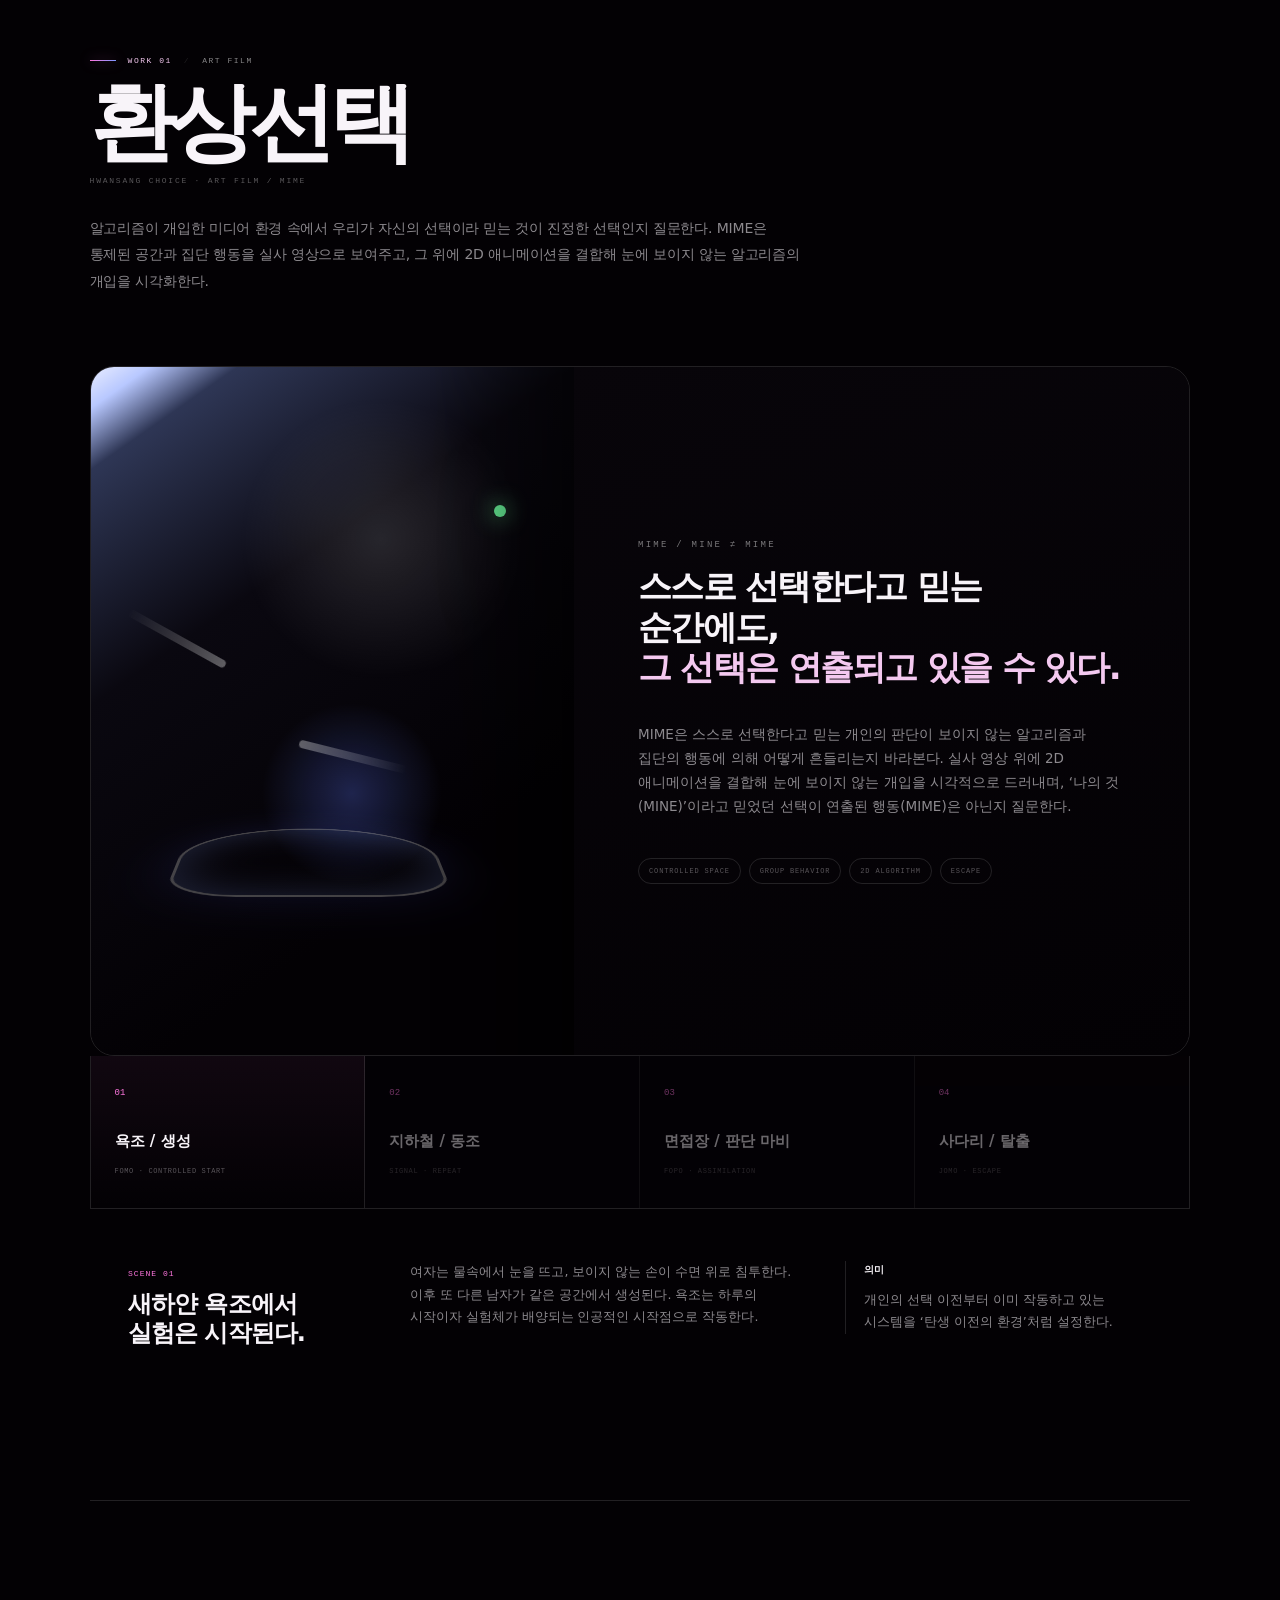
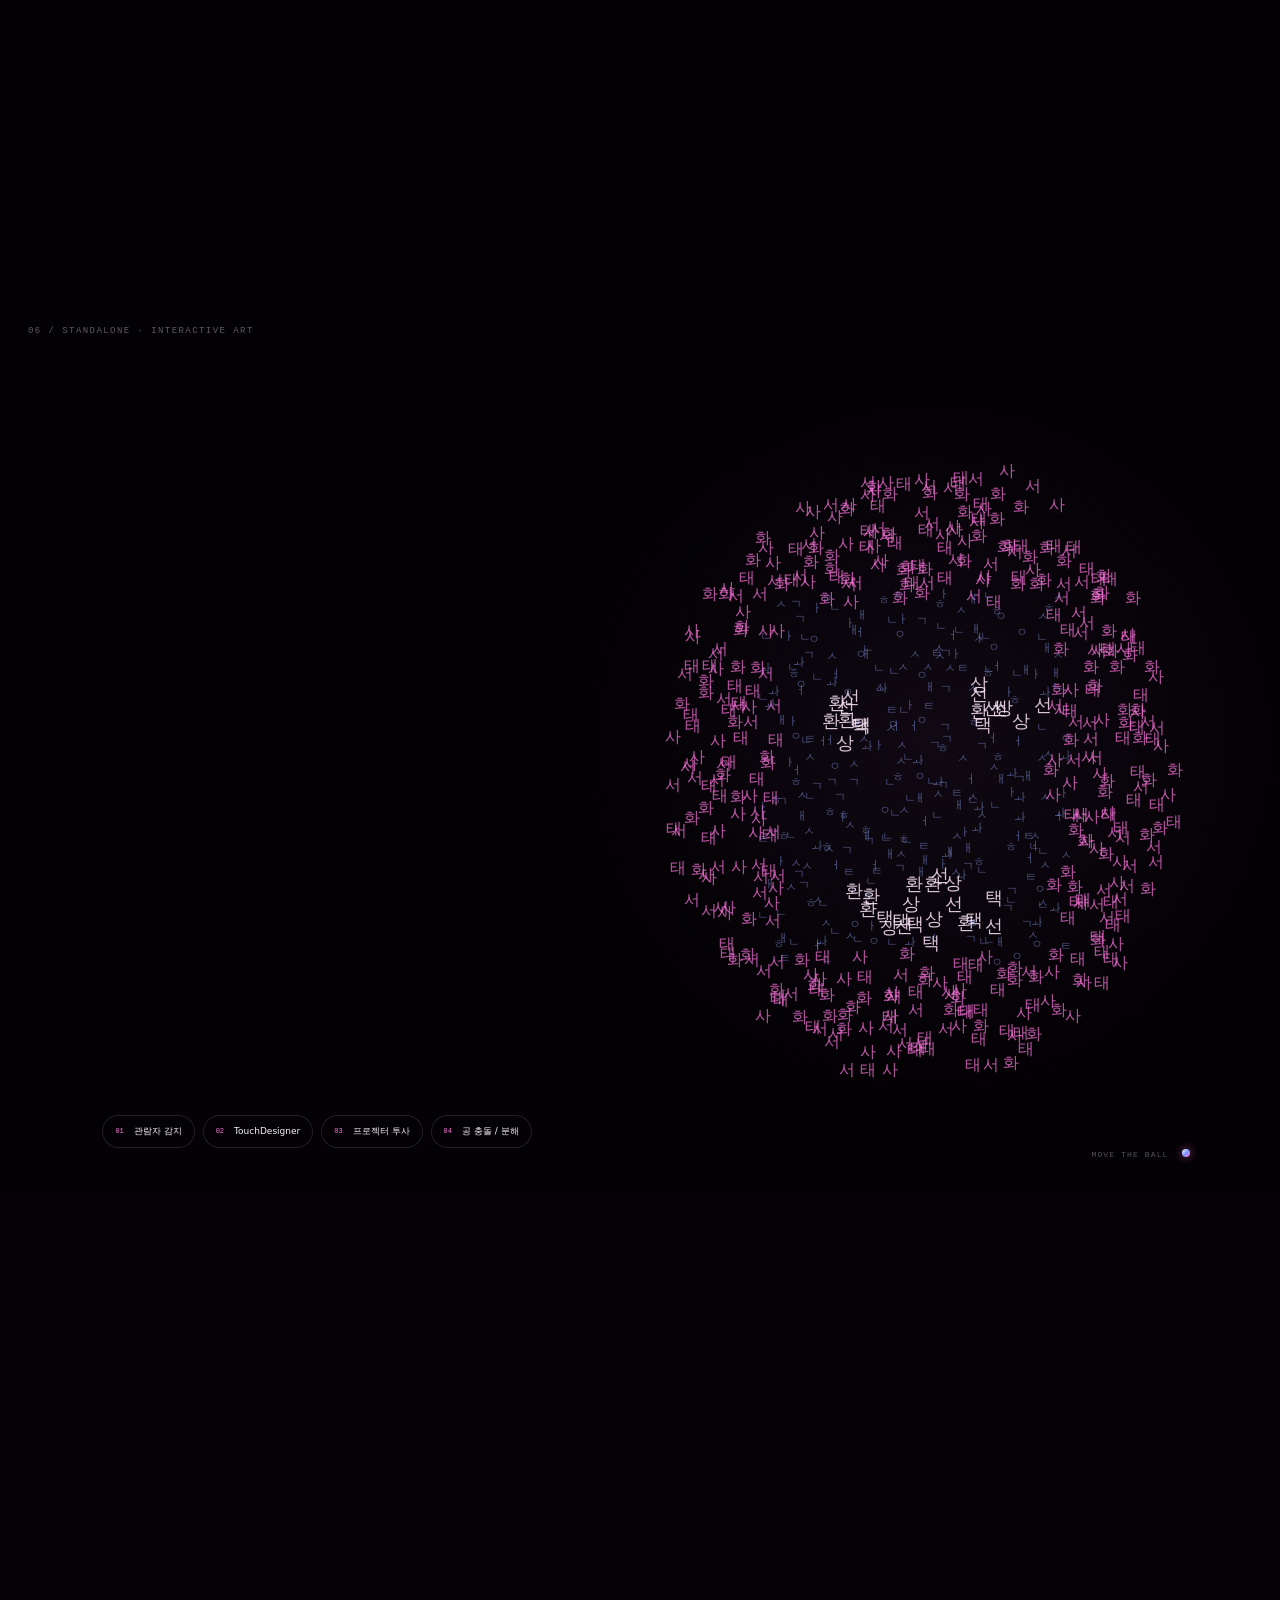
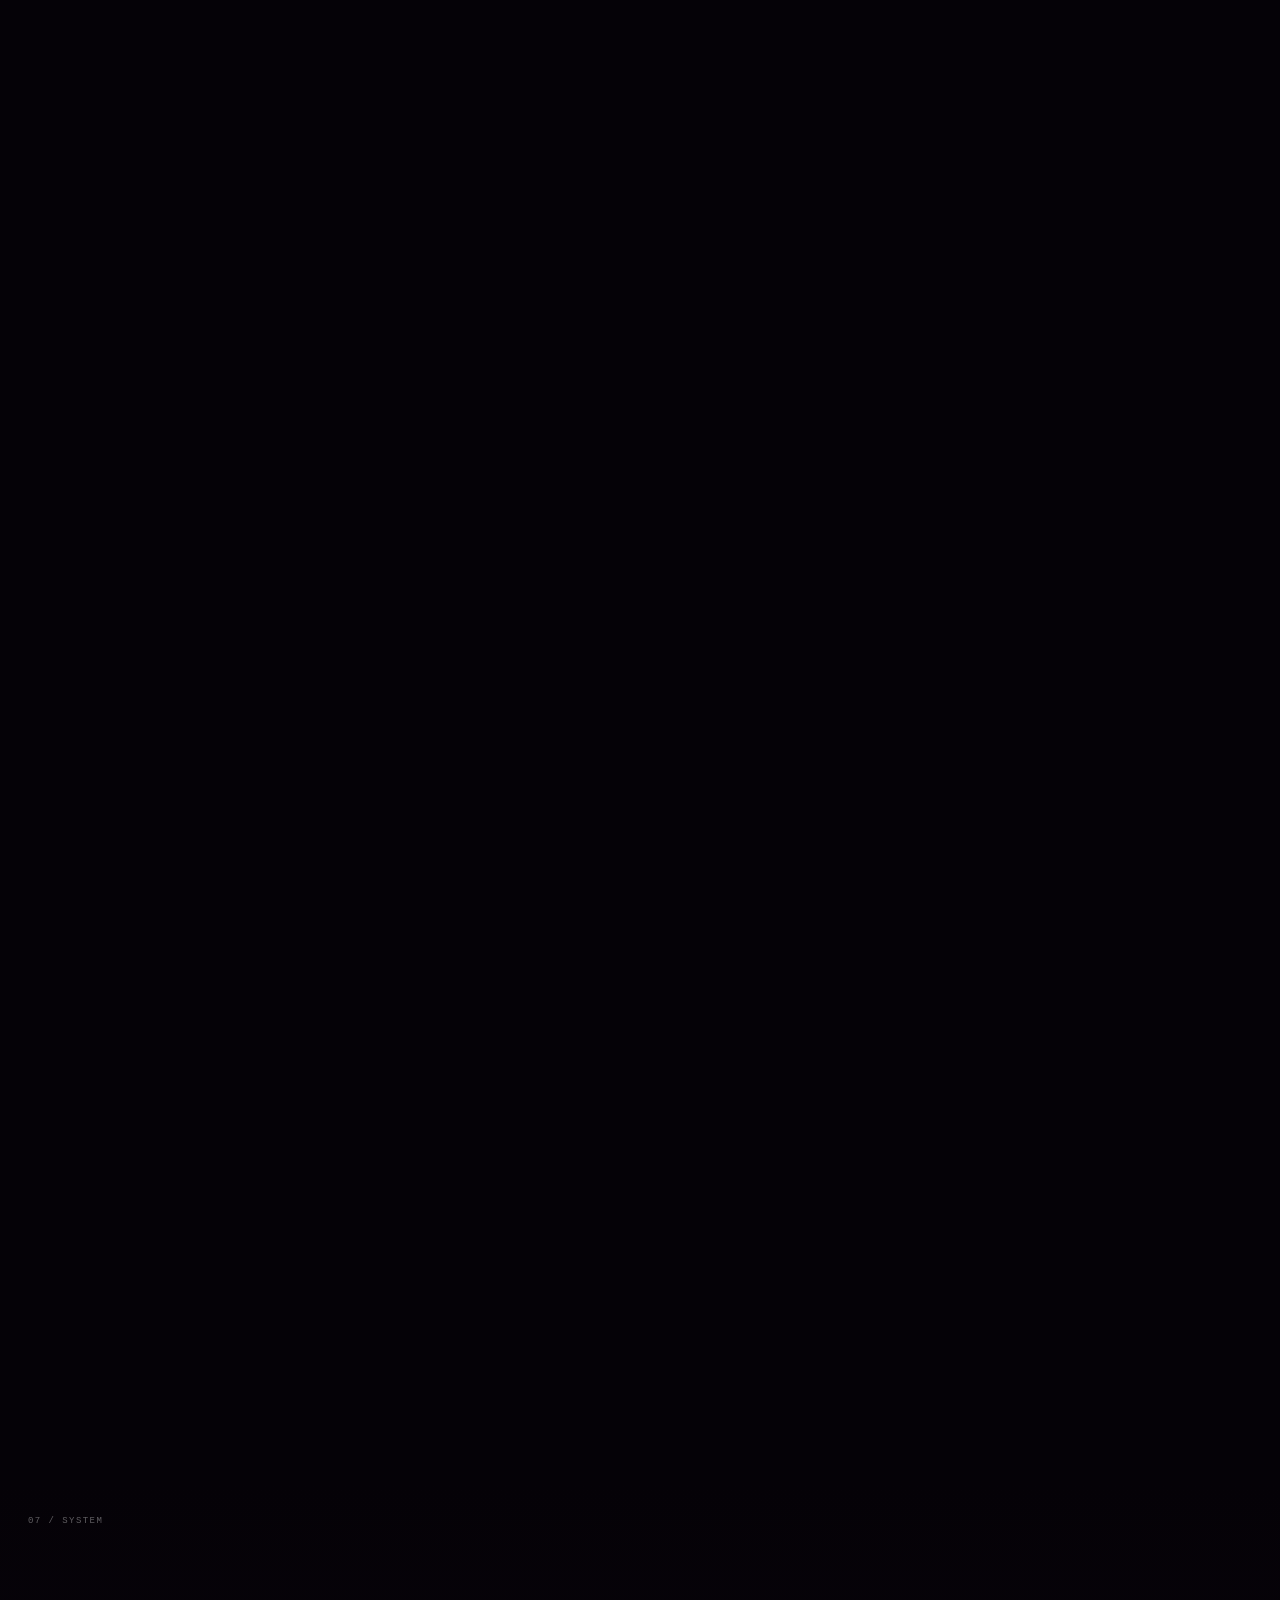
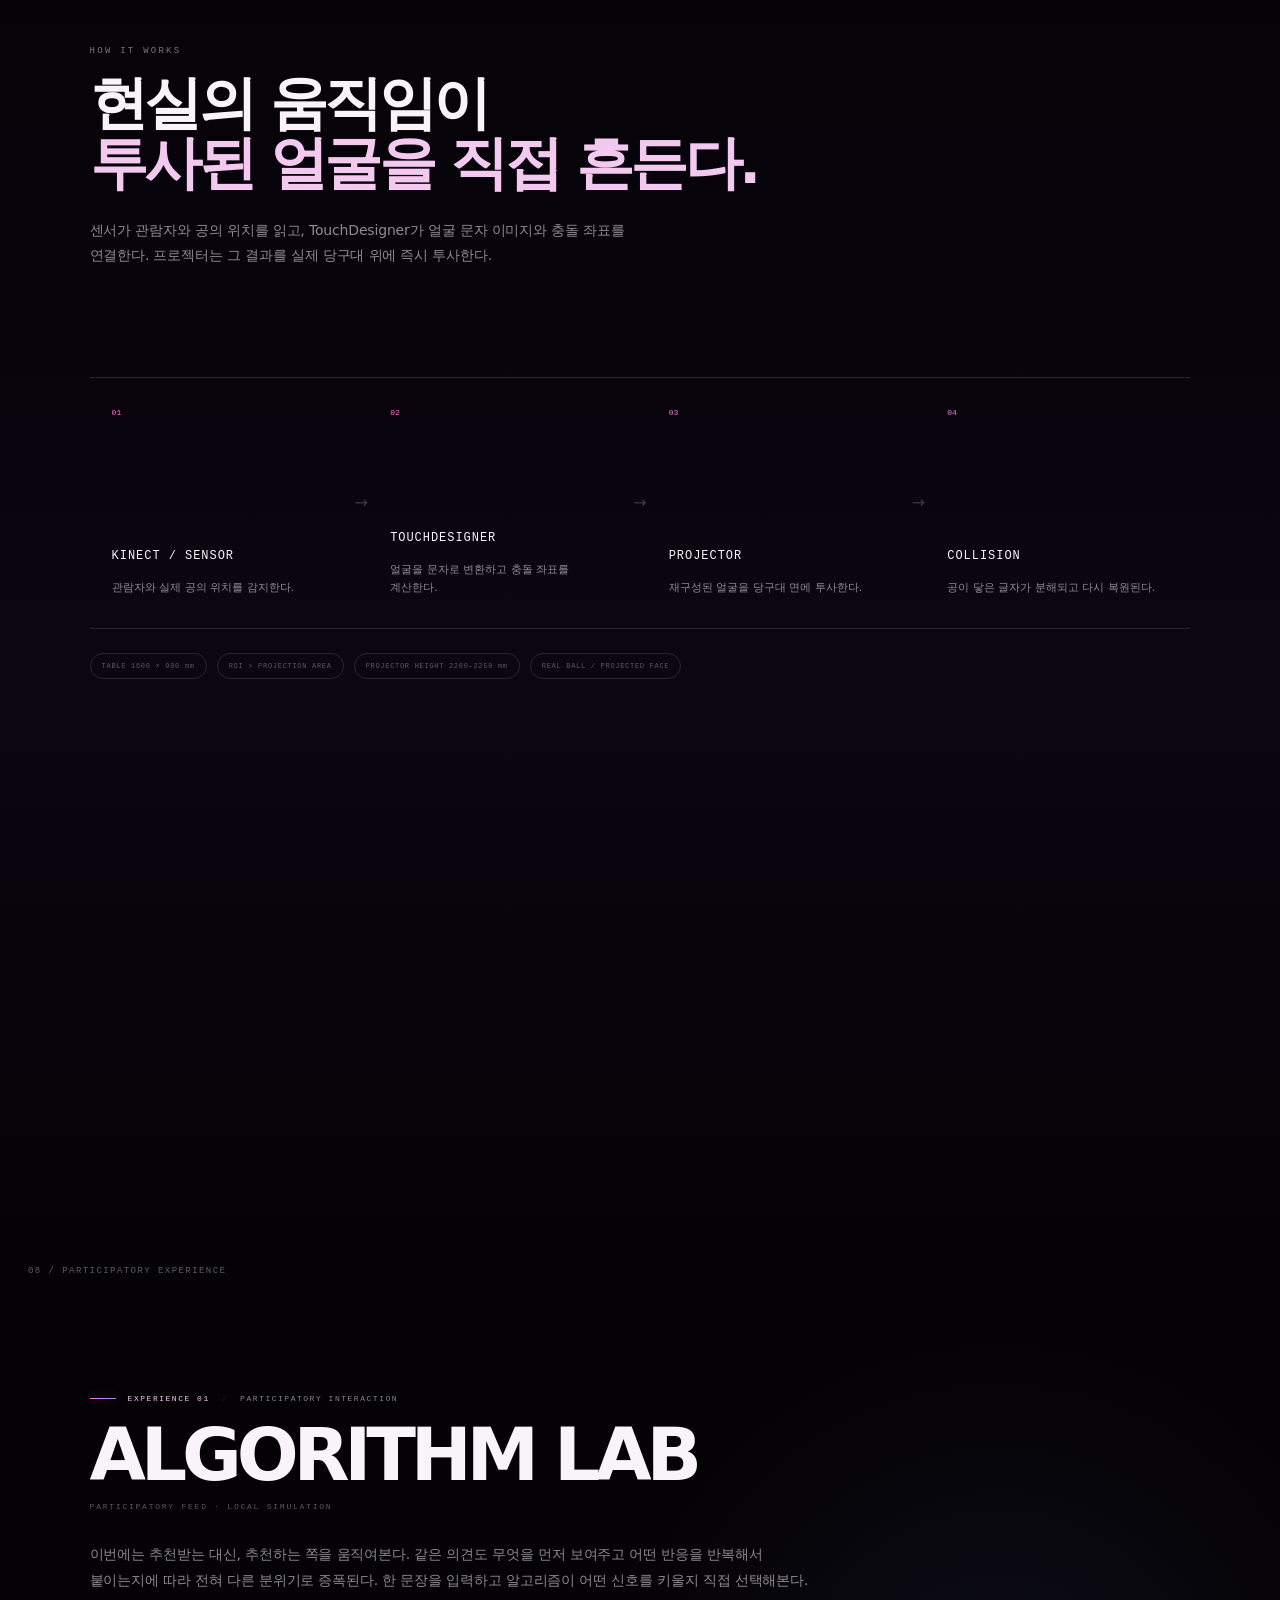
==== commit 55070055: "Hwansang mobile: restore animations, merge works; invitation cursor and guestbook fallback" ====
--- a/hwansang/index.html
+++ b/hwansang/index.html
@@ -363,43 +363,103 @@
   </style>
 
 
-<style id="mobile-pass">
-/* ===== 모바일 정리: 스티키 연출을 세로 흐름으로 풀고, 글자 크기·줄바꿈을 폰에 맞춤 ===== */
+<style id="mobile-v2">
+/* ===== 모바일(≤700px): 기존 연출은 그대로, 크기만 폰에 맞춤 ===== */
 html,body{word-break:keep-all;overflow-wrap:break-word}
+.works-compact{display:none}
 @media (max-width:700px){
-  .fomo,.fopo,.scatter{height:auto!important}
-  .sticky-stage{position:relative!important;height:auto!important;min-height:0!important;overflow:visible!important;transform:none!important}
-  .scene .section-index{position:absolute;top:28px!important}
-  /* FOMO: 글 아래에 카드가 차례로 */
-  .fomo-stage{display:block!important;padding:84px 22px 56px!important}
-  .fomo-copy{padding-top:0!important}
-  .feed{position:relative!important;left:auto!important;right:auto!important;bottom:auto!important;height:auto!important;display:flex;flex-direction:column;gap:10px;margin-top:30px;perspective:none!important}
-  .feed-card{position:relative!important;top:auto!important;left:auto!important;right:auto!important;width:100%!important;min-height:0!important;padding:14px 16px!important;opacity:1!important;transform:none!important}
-  .feed-card.rec{margin-left:calc(var(--i,1) * 8px)}
-  .feed-card.r1{--i:1}.feed-card.r2{--i:2}.feed-card.r3{--i:3}.feed-card.r4{--i:4}
-  /* FOPO: 설명 → 두 선택지 */
-  .choice-stage{display:block!important;padding:84px 22px 56px!important}
-  .choice-copy{position:relative!important;left:auto!important;right:auto!important;top:auto!important;max-width:none!important}
-  .choice-field{position:relative!important;inset:auto!important;display:flex!important;flex-direction:column!important;gap:12px!important;padding:26px 0 0!important}
-  .choice{width:100%!important;min-height:108px!important;aspect-ratio:auto!important;opacity:1!important;transform:none!important}
-  /* SCATTER FACE: 글 → 얼굴 캔버스 → 기술 칩 */
-  .scatter-stage{display:flex!important;flex-direction:column;padding:84px 0 40px}
-  .scatter-stage::after{display:none}
-  .scatter-copy{position:relative!important;order:1;left:auto!important;top:auto!important;max-width:none!important;padding:0 22px}
-  #faceCanvas{position:relative!important;order:2;display:block;width:100%!important;height:min(110vw,520px)!important;inset:auto!important}
-  .scatter-tech{position:relative!important;order:3;left:auto!important;right:auto!important;bottom:auto!important;padding:0 22px;margin-top:8px}
-  /* 글자 크기 */
-  .manifesto{min-height:0!important;padding:90px 22px!important}
-  .manifesto-grid{min-height:0!important;display:flex!important;flex-direction:column;gap:110px}
-  .manifesto-line{width:100%!important;font-size:clamp(23px,6.6vw,28px)!important;line-height:1.3!important}
-  .fomo-copy h2,.choice-copy h2,.scatter-copy h2,.exhibition-head h2,.films-head h2,.system-copy h2{font-size:clamp(26px,7.6vw,32px)!important;line-height:1.22!important;letter-spacing:-.045em!important}
-  .scatter-copy h2.scatter-title,.work-heading{font-size:clamp(34px,10.5vw,44px)!important;line-height:1!important}
-  .scatter-statement{font-size:clamp(21px,6vw,25px)!important;line-height:1.3!important}
-  .jomo{min-height:0!important;padding:110px 22px 90px!important}
-  .jomo-inner h2{font-size:clamp(28px,8.2vw,34px)!important;line-height:1.28!important;letter-spacing:-.045em!important}
-  h3{font-size:clamp(22px,6.4vw,28px)}
-  h4{font-size:clamp(19px,5.4vw,22px)!important;line-height:1.35!important}
-  /* 하트는 작게, 내용 덜 가리게 */
+  .scene .section-index{font-size:9px}
+  /* 01 SIGNAL */
+  .manifesto{min-height:150vh;padding:14vh 22px 10vh}
+  .manifesto-grid{min-height:122vh}
+  .manifesto-line{width:100%;font-size:clamp(22px,6.3vw,27px);line-height:1.34;letter-spacing:-.04em}
+  /* 02 FOMO — 스크롤 따라 추천 카드가 쌓이는 연출 유지 */
+  .fomo,.fopo{height:230vh}
+  .fomo-stage{display:block!important;padding:0 22px!important}
+  .fomo-copy{position:absolute!important;left:22px;right:22px;top:max(74px,10svh);padding:0!important;width:auto!important}
+  .fomo-copy h2,.choice-copy h2{font-size:clamp(25px,7.2vw,30px);line-height:1.2;letter-spacing:-.045em;margin:10px 0 12px}
+  .fomo-copy>p:last-of-type,.choice-copy>p{font-size:12px;line-height:1.7}
+  .small-kicker{font-size:9px}
+  .feed{left:22px;right:22px;bottom:4svh;height:40svh}
+  .feed-card{width:calc(100% - 28px);min-height:0;padding:11px 14px;gap:4px;border-radius:12px}
+  .feed-card b{font-size:13.5px}
+  .feed-card span,.feed-card small{font-size:10px}
+  .feed-card.primary{top:30%;left:0}
+  .r1{top:0;left:28px}.r2{top:22%;left:0}.r3{top:45%;left:28px}.r4{top:68%;left:6px}
+  /* 03 FOPO — 선택지가 끌려가는 연출 유지 */
+  .choice-stage{padding:0 22px}
+  .choice-copy{left:22px;right:22px;top:max(74px,10svh)}
+  .choice-field{justify-content:flex-end;padding:0 22px 13svh;gap:12px}
+  .choice{width:100%;aspect-ratio:auto;min-height:0;height:min(15svh,118px);padding:14px 18px}
+  .choice strong{font-size:21px}
+  .choice-caption{bottom:4svh;font-size:9.5px}
+  /* 04+05 → 간결한 작품 소개 하나로 */
+  .exhibition,.films{display:none}
+  .works-compact{display:block;position:relative;padding:84px 22px 64px;background:#050207}
+  .works-compact h2{font-size:clamp(25px,7.2vw,30px);line-height:1.2;letter-spacing:-.045em;margin:10px 0 22px;font-weight:760}
+  .works-compact h2 span{color:var(--pink-soft)}
+  .wc-card{border:1px solid rgba(255,255,255,.14);border-radius:16px;background:rgba(255,255,255,.025);padding:18px;margin-top:12px}
+  .wc-top{display:flex;justify-content:space-between;font:9px var(--mono);letter-spacing:.14em;color:var(--muted)}
+  .wc-card h3{font-size:22px;letter-spacing:-.04em;margin:10px 0 8px}
+  .wc-card p{font-size:12px;line-height:1.7;color:var(--muted)}
+  .wc-scenes{list-style:none;display:grid;grid-template-columns:repeat(4,1fr);gap:6px;margin:14px 0 0;padding:0;counter-reset:sc}
+  .wc-scenes li{counter-increment:sc;border:1px solid rgba(255,255,255,.12);border-radius:10px;padding:8px 6px;font-size:9.5px;color:var(--muted);text-align:center;line-height:1.35}
+  .wc-scenes li::before{content:"0" counter(sc);display:block;font:8px var(--mono);color:var(--pink);margin-bottom:3px}
+  .wc-scenes b{display:block;color:#fff;font-size:12px;font-weight:600}
+  .wc-play{display:flex;align-items:center;justify-content:space-between;margin-top:14px;height:46px;padding:0 16px;border-radius:999px;background:var(--pink,#ff4fd8);color:#0b0610;font-weight:700;font-size:13px;text-decoration:none}
+  .wc-play small{font:9px var(--mono);letter-spacing:.12em;opacity:.75}
+  .wc-play[aria-disabled="true"]{background:rgba(255,118,223,.16);color:#fff;border:1px solid rgba(255,118,223,.45)}
+  .wc-link{display:inline-block;margin-top:12px;font:10px var(--mono);letter-spacing:.12em;color:var(--pink-soft);text-decoration:none}
+  /* 06~09: 섹션마다 한 화면 안에 */
+  .scatter .section-index,.algorithm-lab .section-index{display:none}
+  .scatter{height:200vh}
+  .scatter-stage{padding:0}
+  .scatter-copy{left:22px!important;right:22px;top:max(70px,9svh)!important;max-width:none!important}
+  .scatter-copy .work-identity{font-size:8.5px}
+  .scatter-copy h2.scatter-title{font-size:clamp(32px,9.6vw,40px);margin:6px 0 4px}
+  .scatter-copy .work-medium{font-size:8.5px}
+  .scatter-statement{font-size:clamp(17px,5vw,20px);line-height:1.3;margin:12px 0 0}
+  .scatter-description{display:none}
+  .scatter-stage::after{background:linear-gradient(180deg,rgba(3,1,4,.92) 0 34%,transparent 62%)}
+  .ball-hint{bottom:calc(4svh + 92px)!important;font-size:9px}
+  .scatter-tech{left:22px!important;right:22px!important;bottom:4svh!important;display:grid!important;grid-template-columns:1fr 1fr;gap:6px;overflow:visible!important}
+  .scatter-tech button{min-width:0!important;padding:8px 10px!important;font-size:11px}
+  .system{min-height:100svh;padding:72px 22px 40px!important;display:flex;align-items:center}
+  .system-inner{width:100%}
+  .system-copy h2{font-size:clamp(23px,6.6vw,28px)!important;line-height:1.22;margin:8px 0 10px}
+  .system-copy>p:last-child{font-size:11.5px;line-height:1.65}
+  .system-flow{display:grid!important;grid-template-columns:1fr 1fr!important;overflow:visible!important;margin-top:18px}
+  .system-flow>i{display:none!important}
+  .system-flow article{display:block!important;width:auto!important;min-width:0!important}
+  .system-flow article{min-height:0!important;padding:12px!important;border-left:1px solid var(--line)!important}
+  .system-flow article:nth-child(odd){border-left:0!important}
+  .system-flow article b{font-size:11px}
+  .system-flow article p{font-size:10.5px;line-height:1.5;margin-top:4px}
+  .system-specs{margin-top:12px;gap:6px;font-size:8px}
+  .algorithm-lab{padding:72px 18px 40px!important}
+  .lab-head .work-heading{font-size:clamp(32px,9.6vw,40px)!important}
+  .lab-head .work-description,.lab-head .work-medium,.lab-panel-top,.stream-status{display:none!important}
+  .lab-grid{margin-top:16px}
+  .lab-console,.lab-output{padding:14px!important}
+  .lab-identity small,.lab-disclaimer,.algorithm-dialogue,.signal-title small{display:none!important}
+  .lab-identity{margin:0 0 8px!important}
+  .lab-name-wrap input{height:36px!important}
+  .signal-control{margin-top:10px!important}
+  .intensity-control{margin-top:10px!important}
+  .lab-input-wrap textarea{height:52px;min-height:0;font-size:15px}
+  .signal-buttons{grid-template-columns:repeat(3,1fr)!important}
+  .signal-button{border-right:1px solid var(--line)!important;border-bottom:0!important;padding:10px 8px!important}
+  .signal-button:last-child{border-right:0!important}
+  .signal-button span{font-size:10px}
+  .intervene-button{height:48px;margin-top:10px}
+  .community-feed{--post-h:84px;max-height:calc(var(--post-h) * 2.2)!important}
+  .community-card footer{display:none}
+  .community-card{padding:10px 12px!important}
+  .community-card p{font-size:12px}
+  .jomo{min-height:100svh!important;padding:80px 22px 60px!important;display:flex;align-items:center}
+  .jomo-inner h2{font-size:clamp(26px,7.6vw,32px)!important;line-height:1.28!important;letter-spacing:-.045em!important}
+  .jomo-inner>p{font-size:12px;line-height:1.7}
+  .final-choice strong{font-size:17px}
   .gr-heart{height:38px!important;padding:0 10px!important;gap:5px!important}
   .gr-heart svg{width:17px!important;height:17px!important}
 }
@@ -563,6 +623,26 @@
         </div>
       </div>
 
+    </section>
+
+    <section class="works-compact scene" data-state="WORKS" aria-label="작품 소개">
+      <div class="section-index">04 / WORKS</div>
+      <p class="small-kicker">EXHIBITION · 2 WORKS</p>
+      <h2>두 작업,<br><span>두 가지 경험.</span></h2>
+      <article class="wc-card">
+        <div class="wc-top"><span>WORK 01</span><span>ART FILM · MIME</span></div>
+        <h3>환상선택</h3>
+        <p>내가 고른다고 믿는 선택이 알고리즘과 집단의 행동으로 연출된 것은 아닌지 묻는 아트필름. 실사 영상 위에 2D 애니메이션을 겹쳐 보이지 않는 개입을 드러낸다.</p>
+        <ol class="wc-scenes"><li><b>욕조</b>생성</li><li><b>지하철</b>동조</li><li><b>면접장</b>판단 마비</li><li><b>사다리</b>탈출</li></ol>
+        <!-- 유튜브 주소를 data-youtube 에 넣으면 버튼이 켜집니다 -->
+        <a class="wc-play" id="filmPlay" href="#" data-youtube="" aria-disabled="true">▶ 영상 보기 <small>COMING SOON</small></a>
+      </article>
+      <article class="wc-card">
+        <div class="wc-top"><span>WORK 02</span><span>INTERACTIVE INSTALLATION</span></div>
+        <h3>SCATTER FACE</h3>
+        <p>관람자의 얼굴이 문자 이미지가 되어 당구대 위에 투사되고, 실제 공이 부딪힐 때마다 흩어졌다 다시 모인다.</p>
+        <a class="wc-link" href="#scatter">아래에서 체험하기 ↓</a>
+      </article>
     </section>
 
     <section class="scatter scene" id="scatter" data-state="SCATTER FACE">
@@ -930,5 +1010,10 @@
   });
 })();
 </script>
+<script>
+(function(){var a=document.getElementById('filmPlay');if(!a)return;var u=a.getAttribute('data-youtube');
+if(u){a.href=u;a.target='_blank';a.rel='noopener';a.removeAttribute('aria-disabled');a.querySelector('small').textContent='YOUTUBE ↗';}
+else a.addEventListener('click',function(e){e.preventDefault();});})();
+</script>
 </body>
 </html>
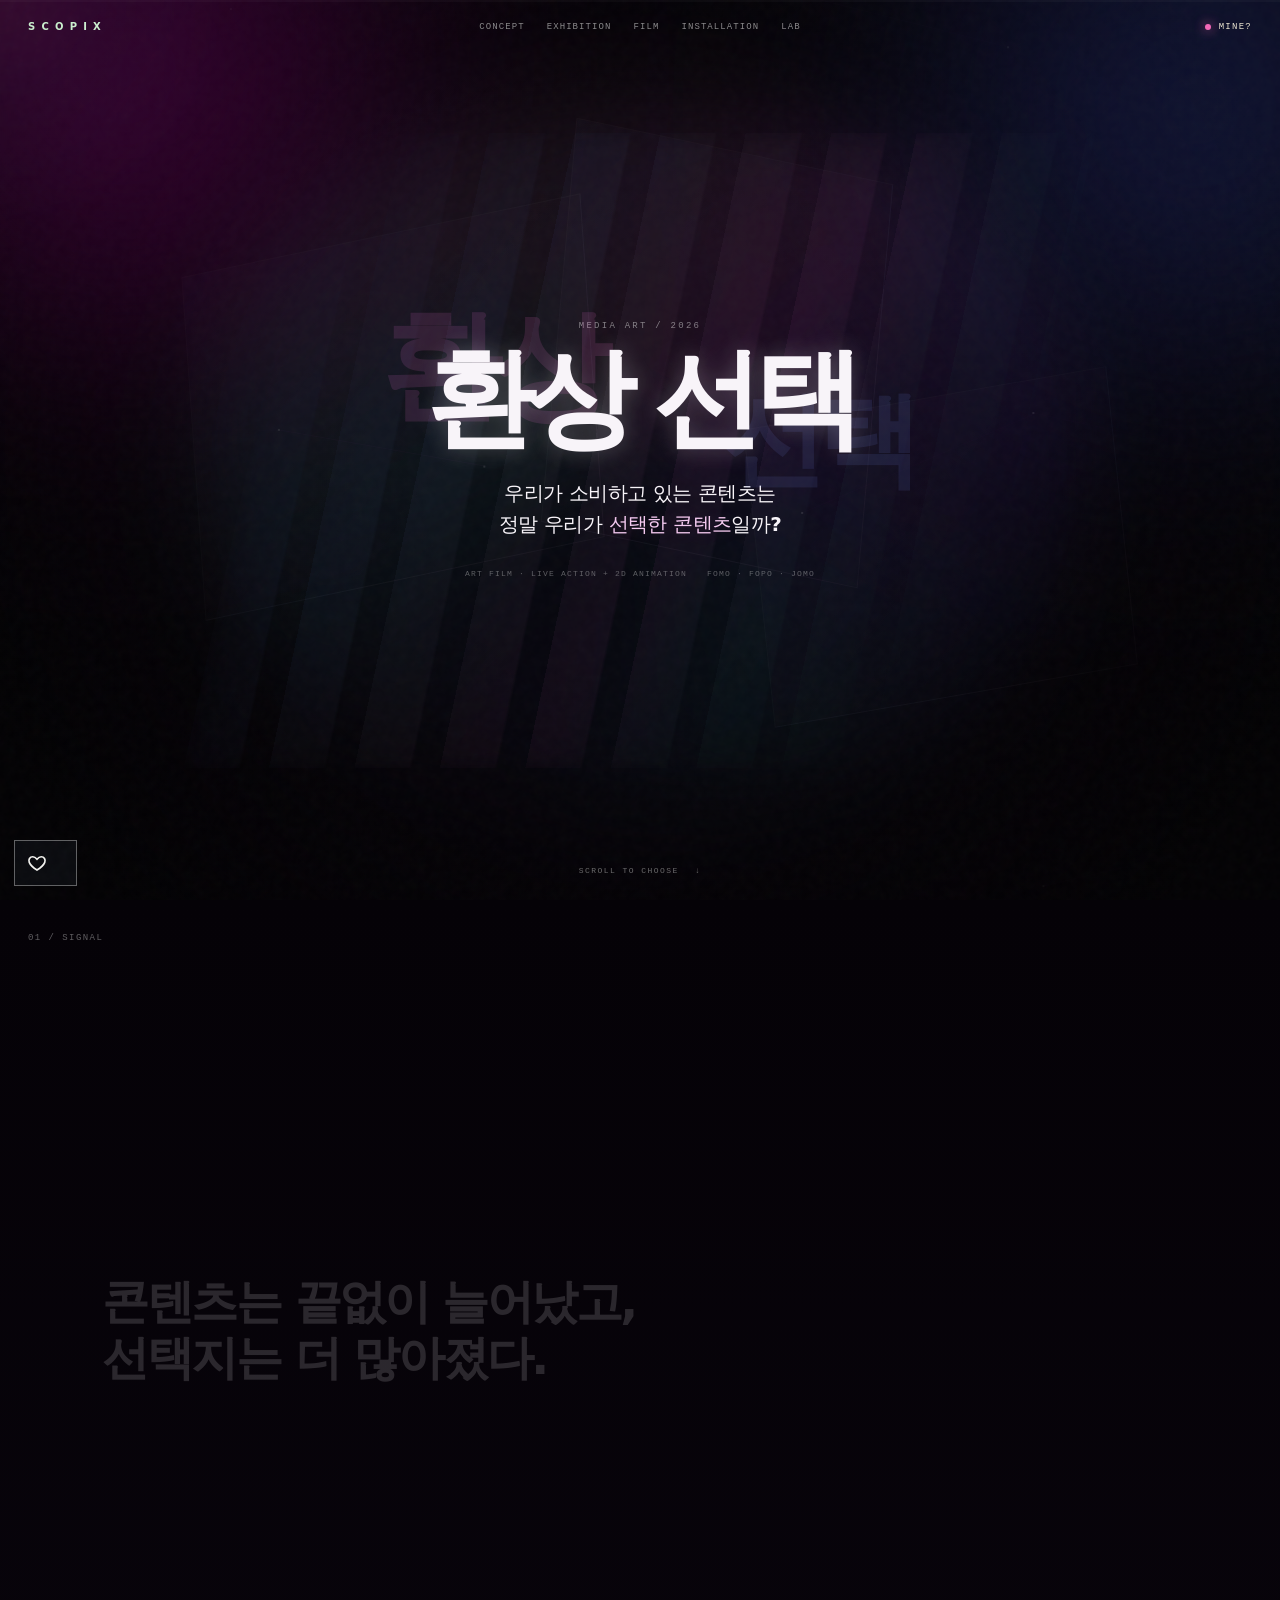
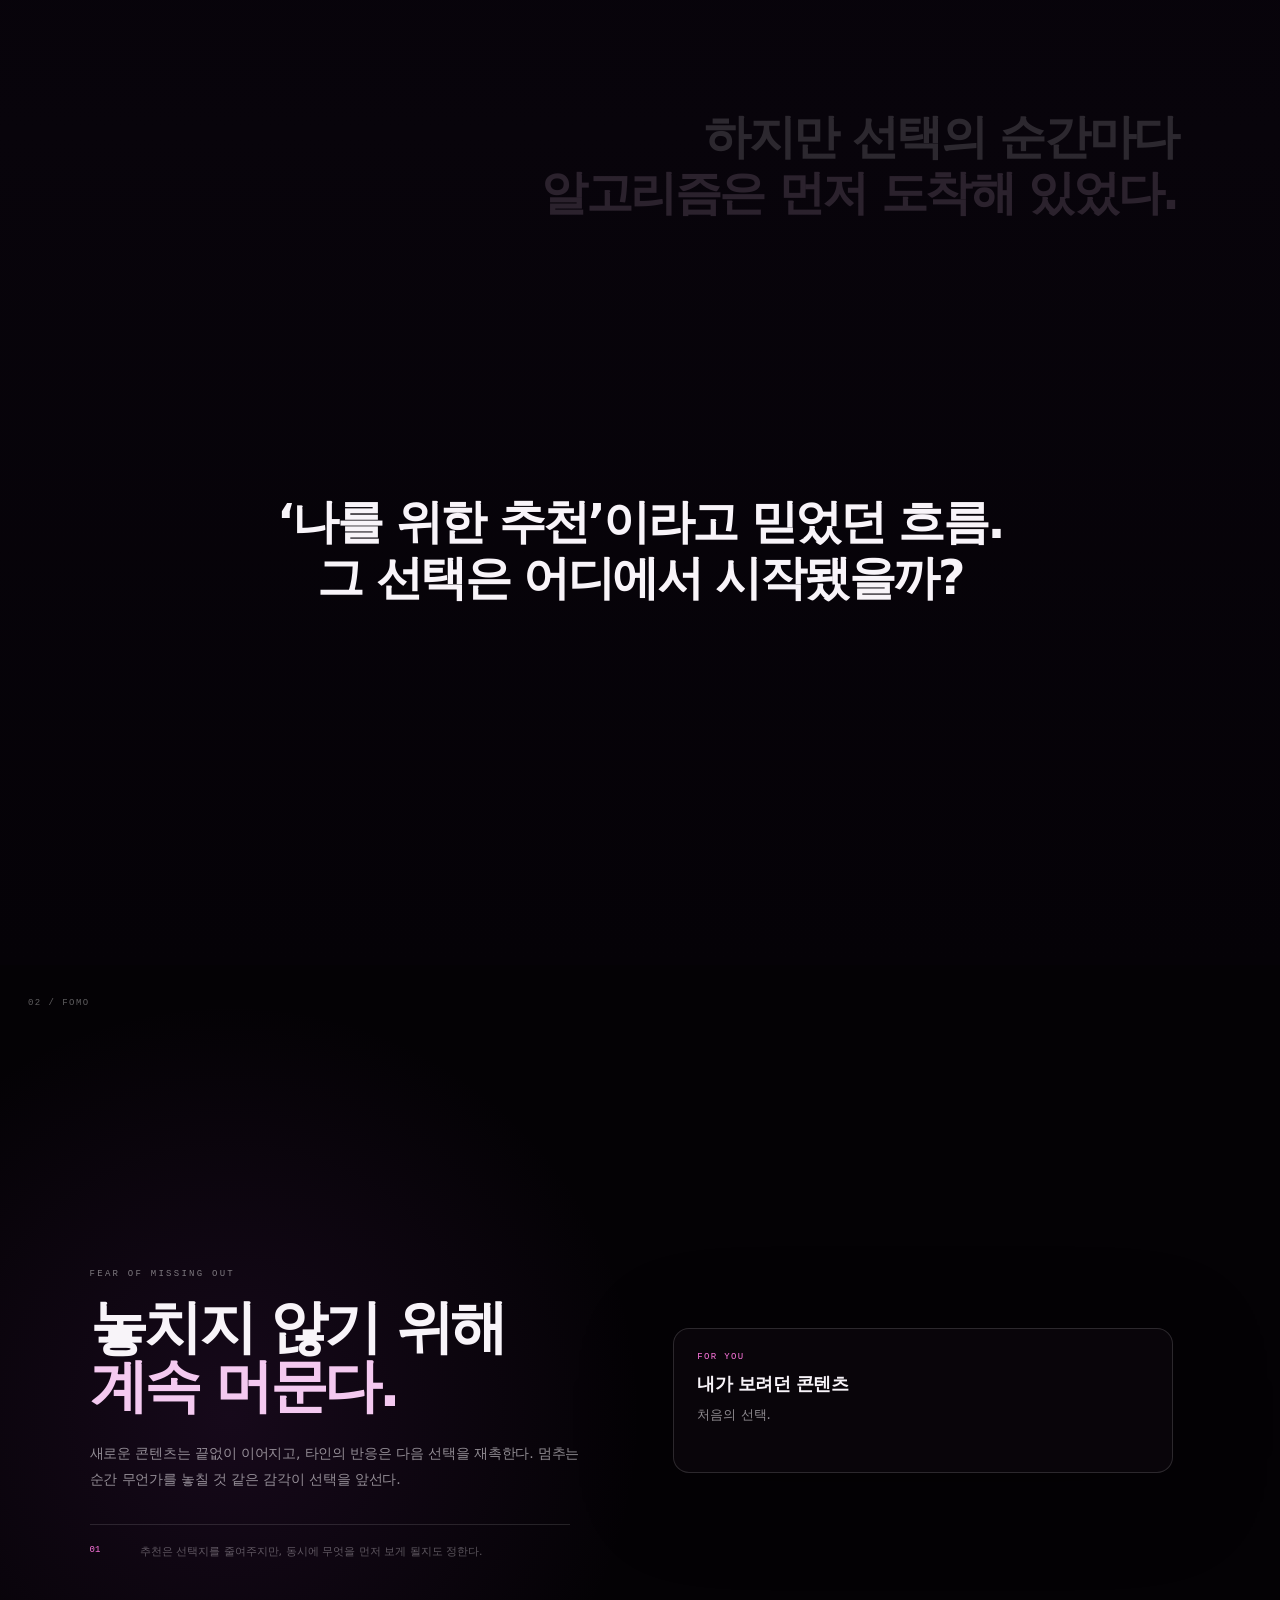
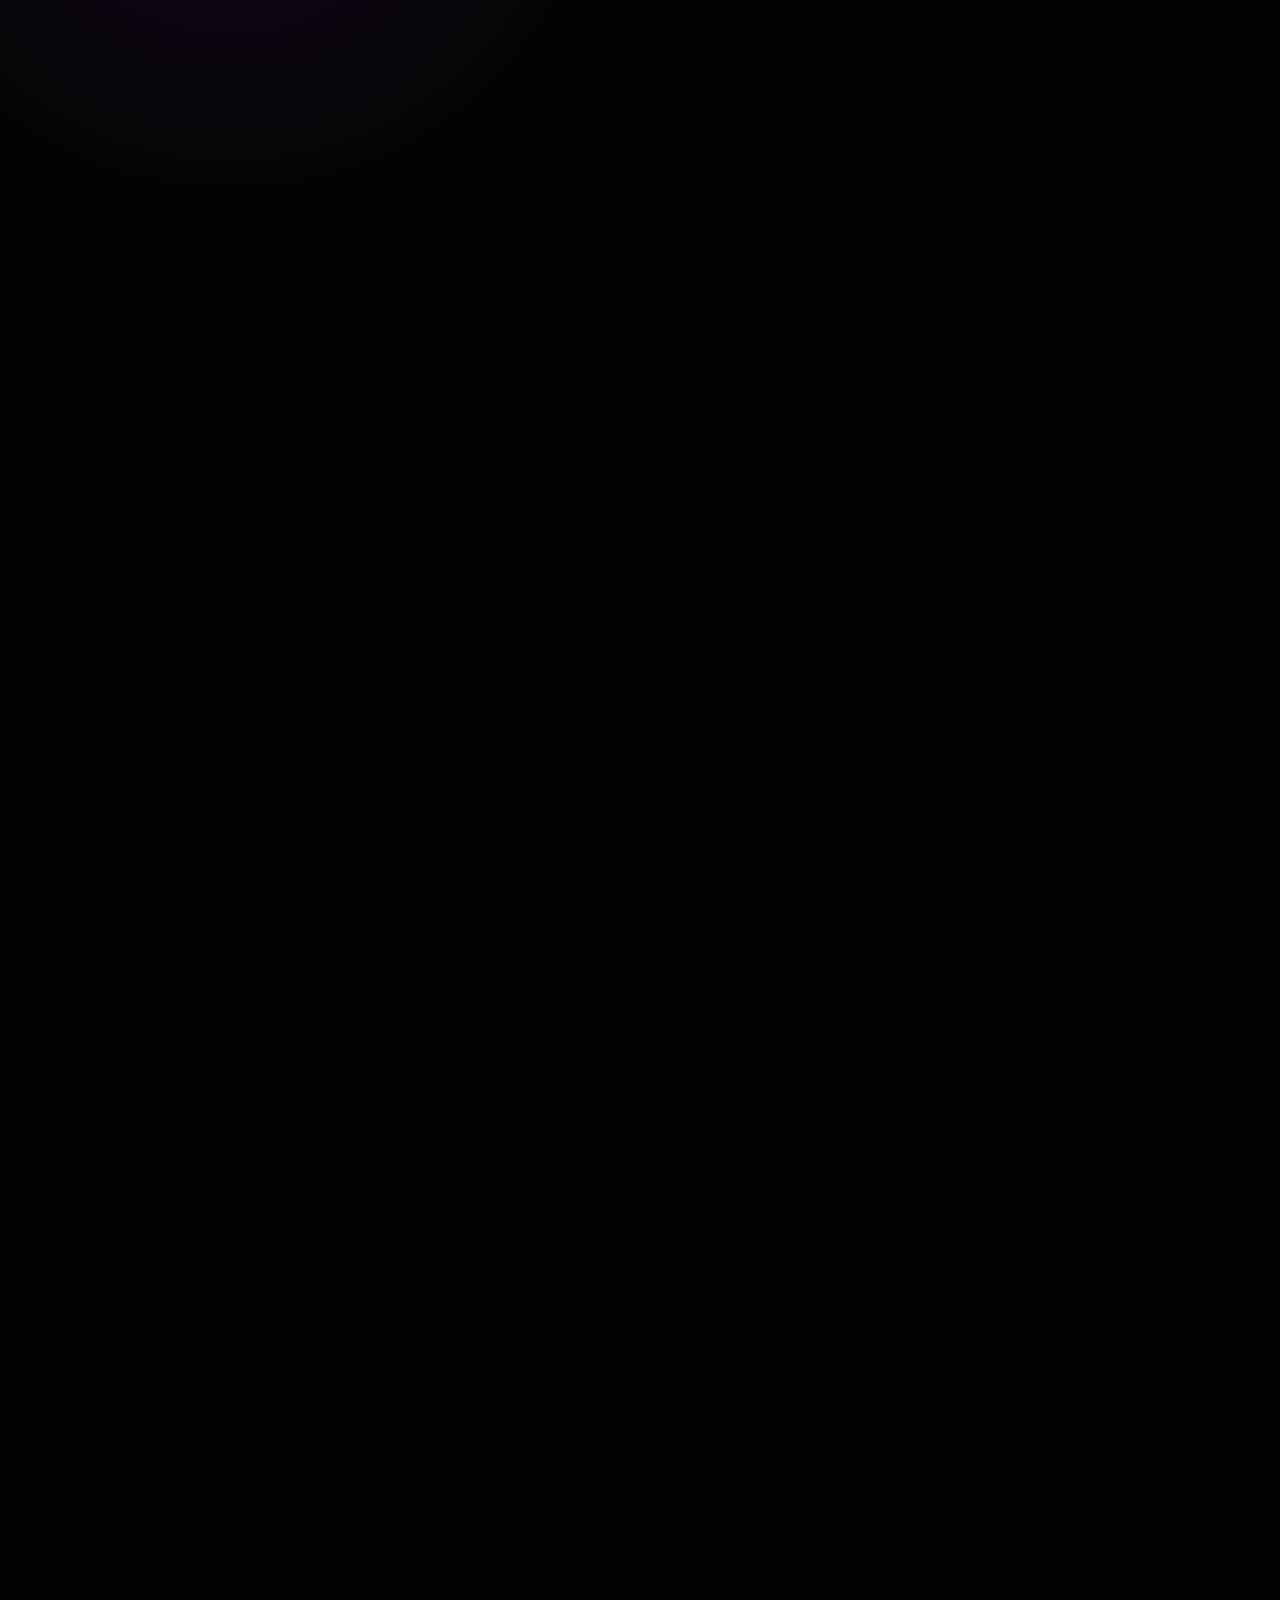
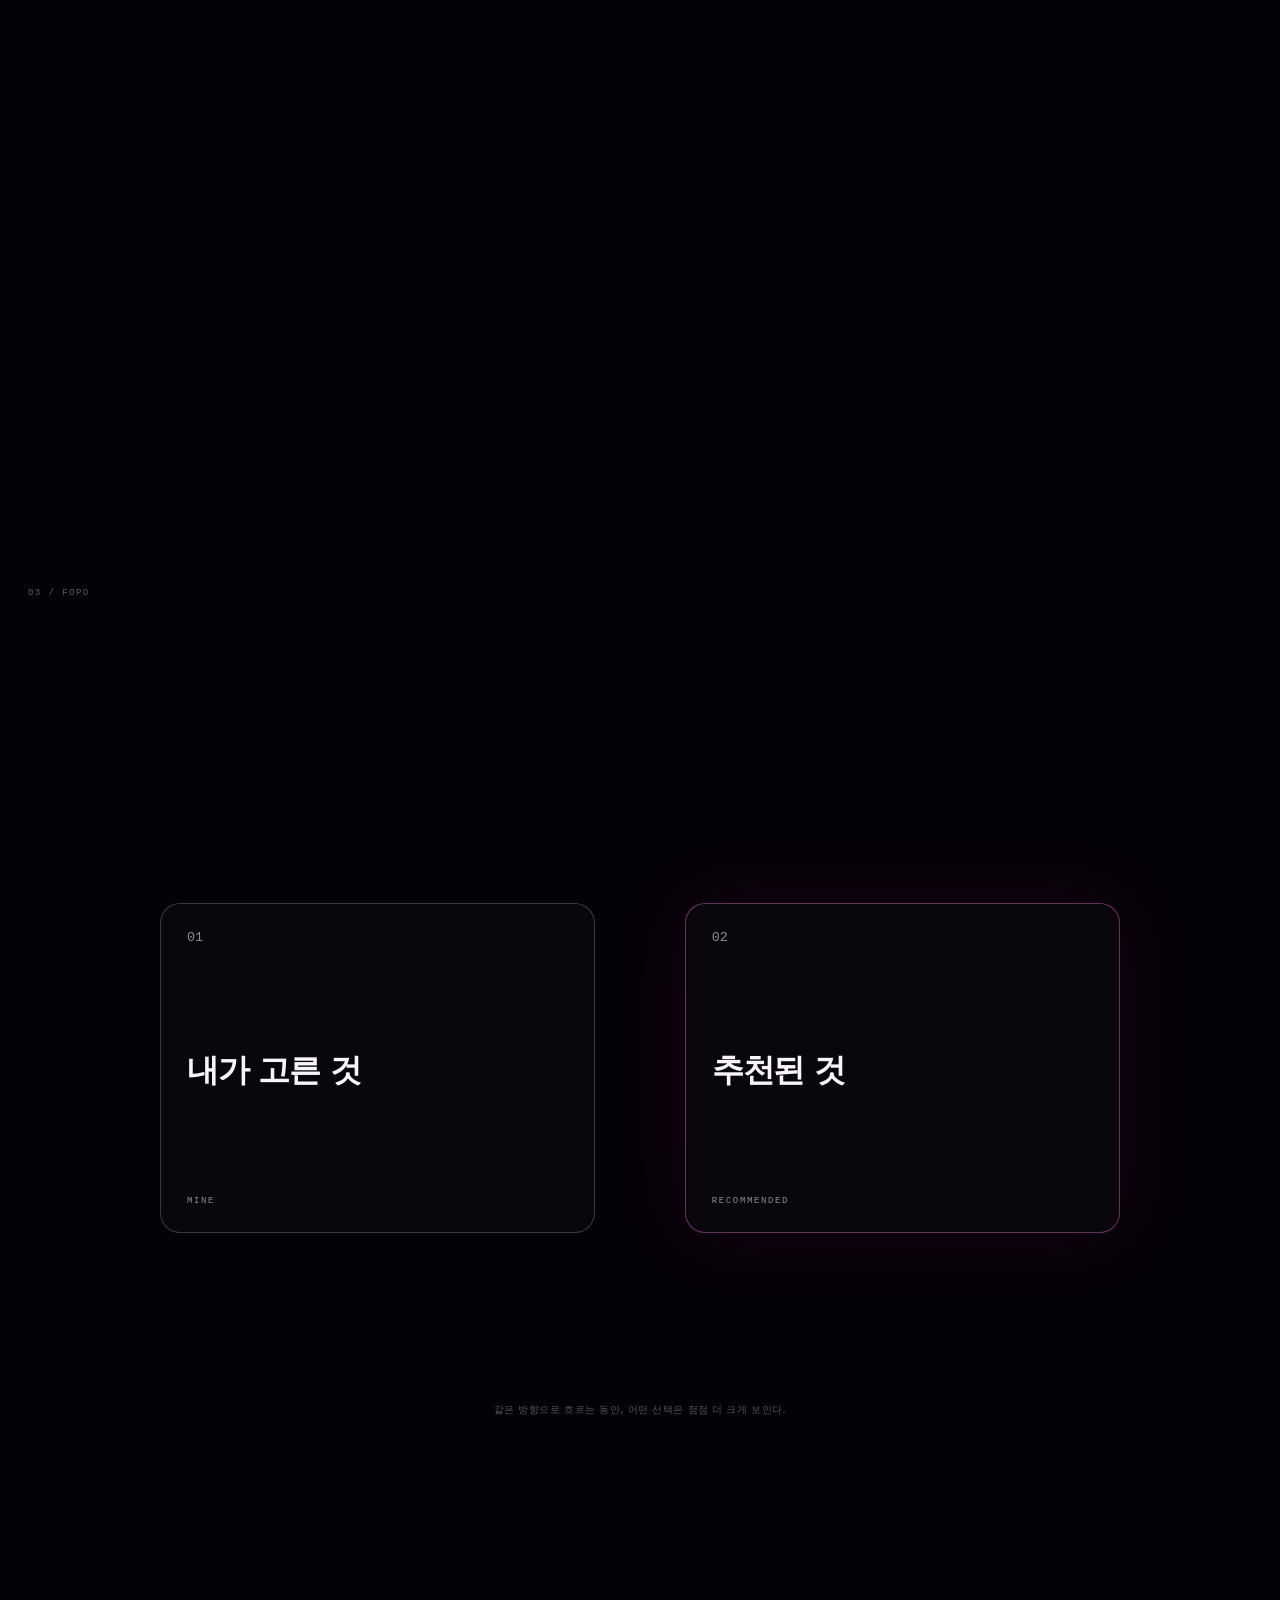
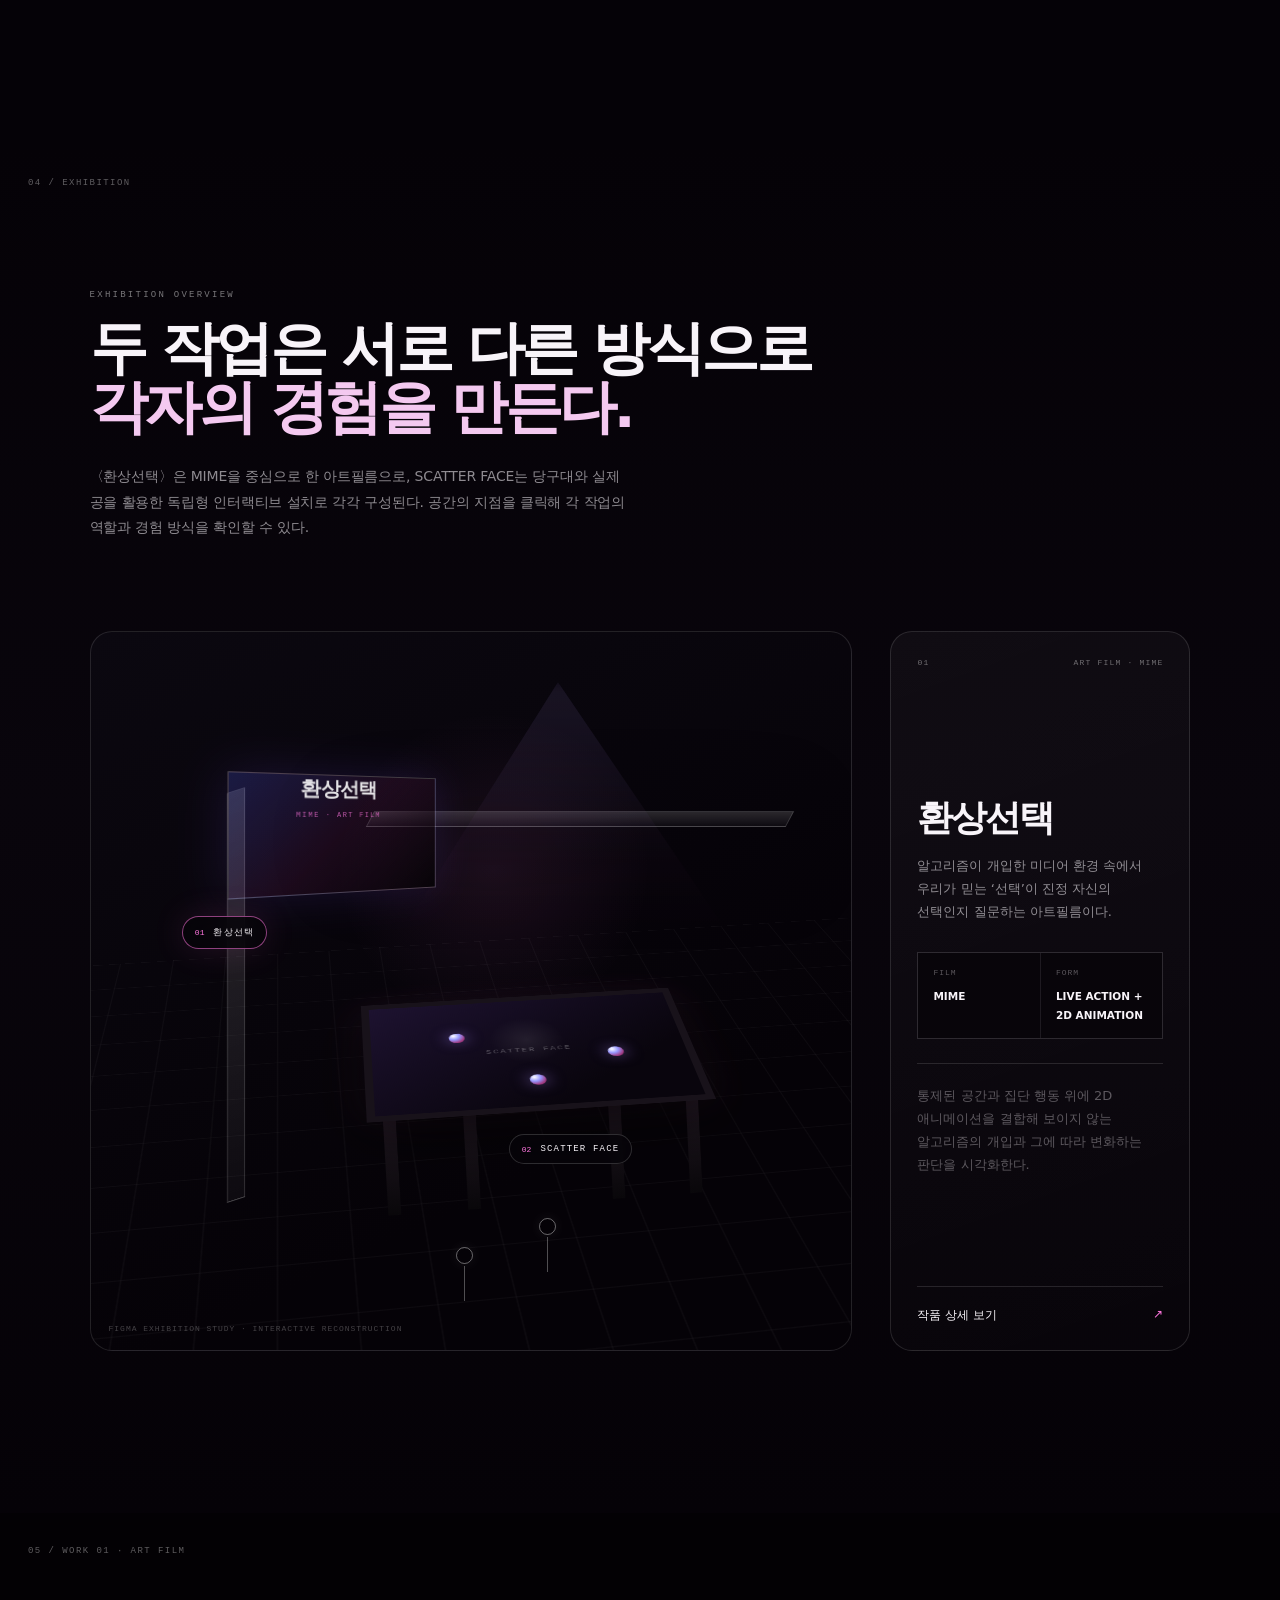
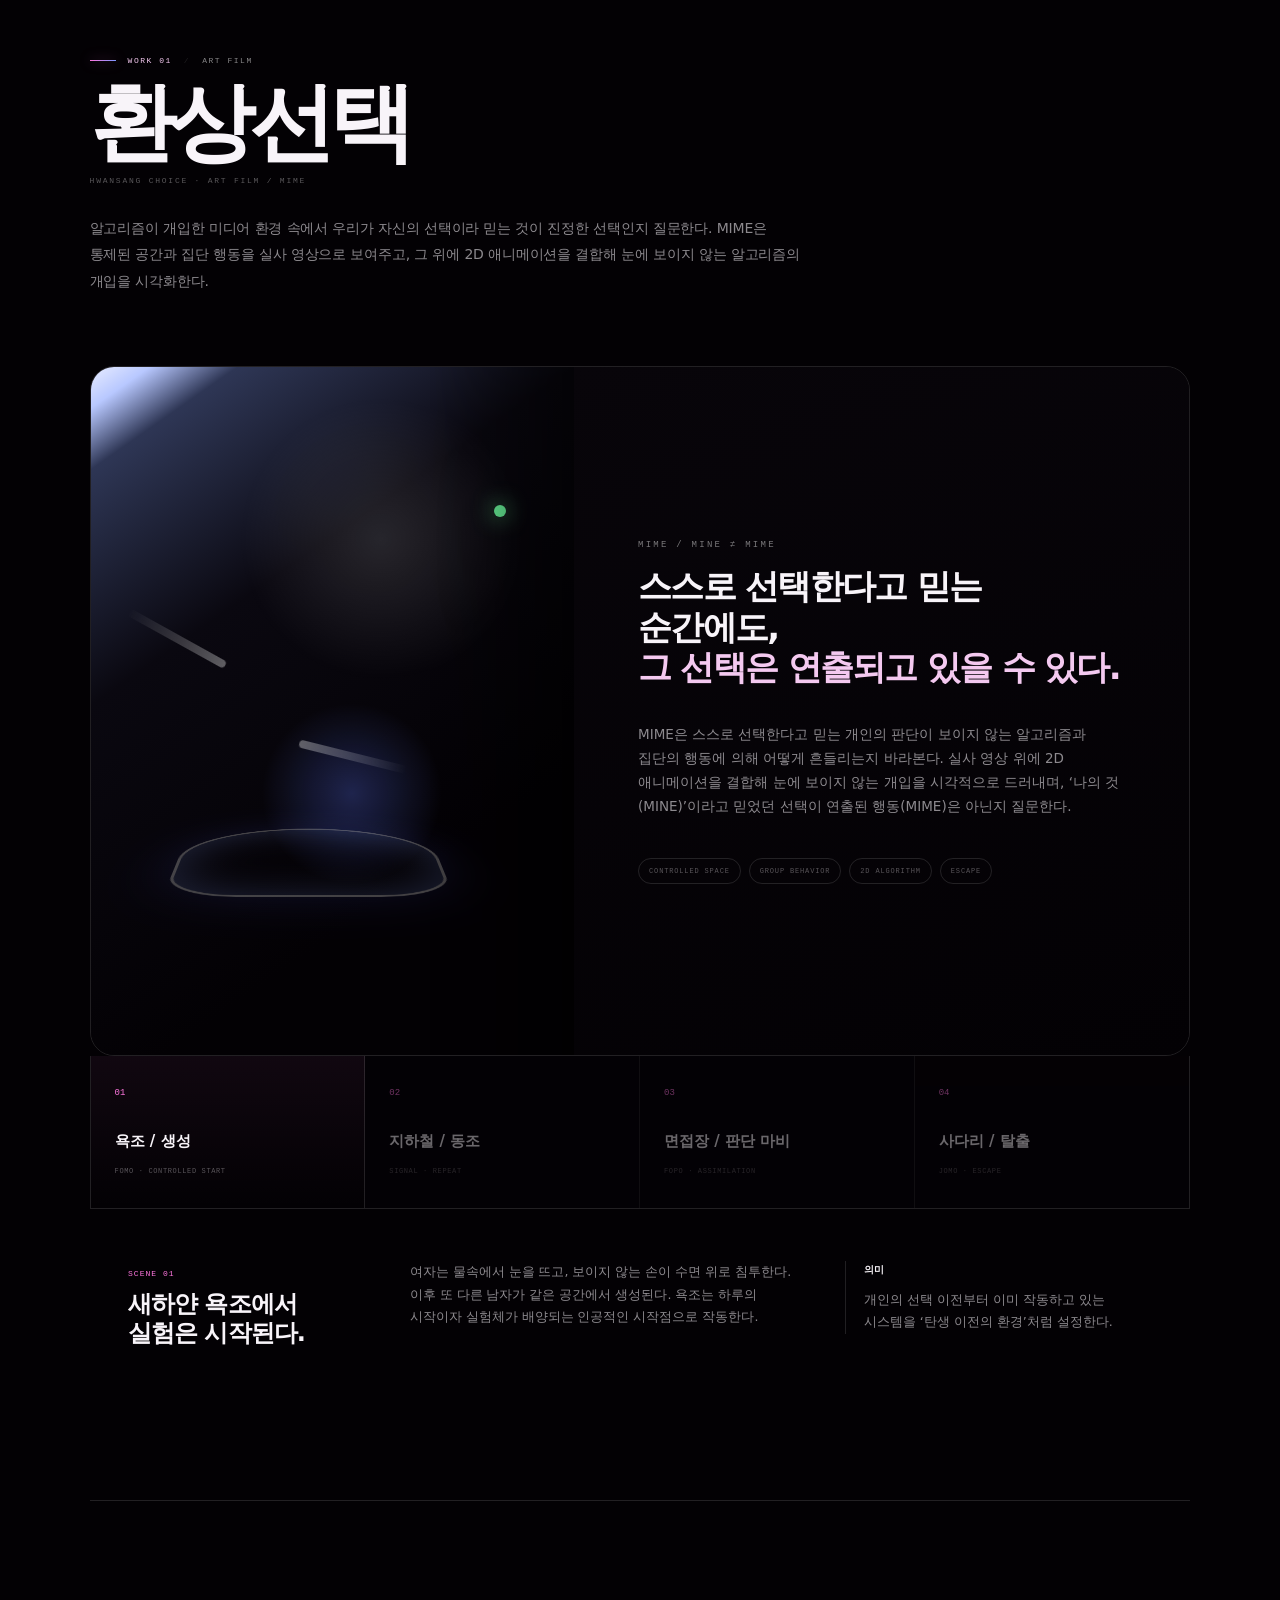
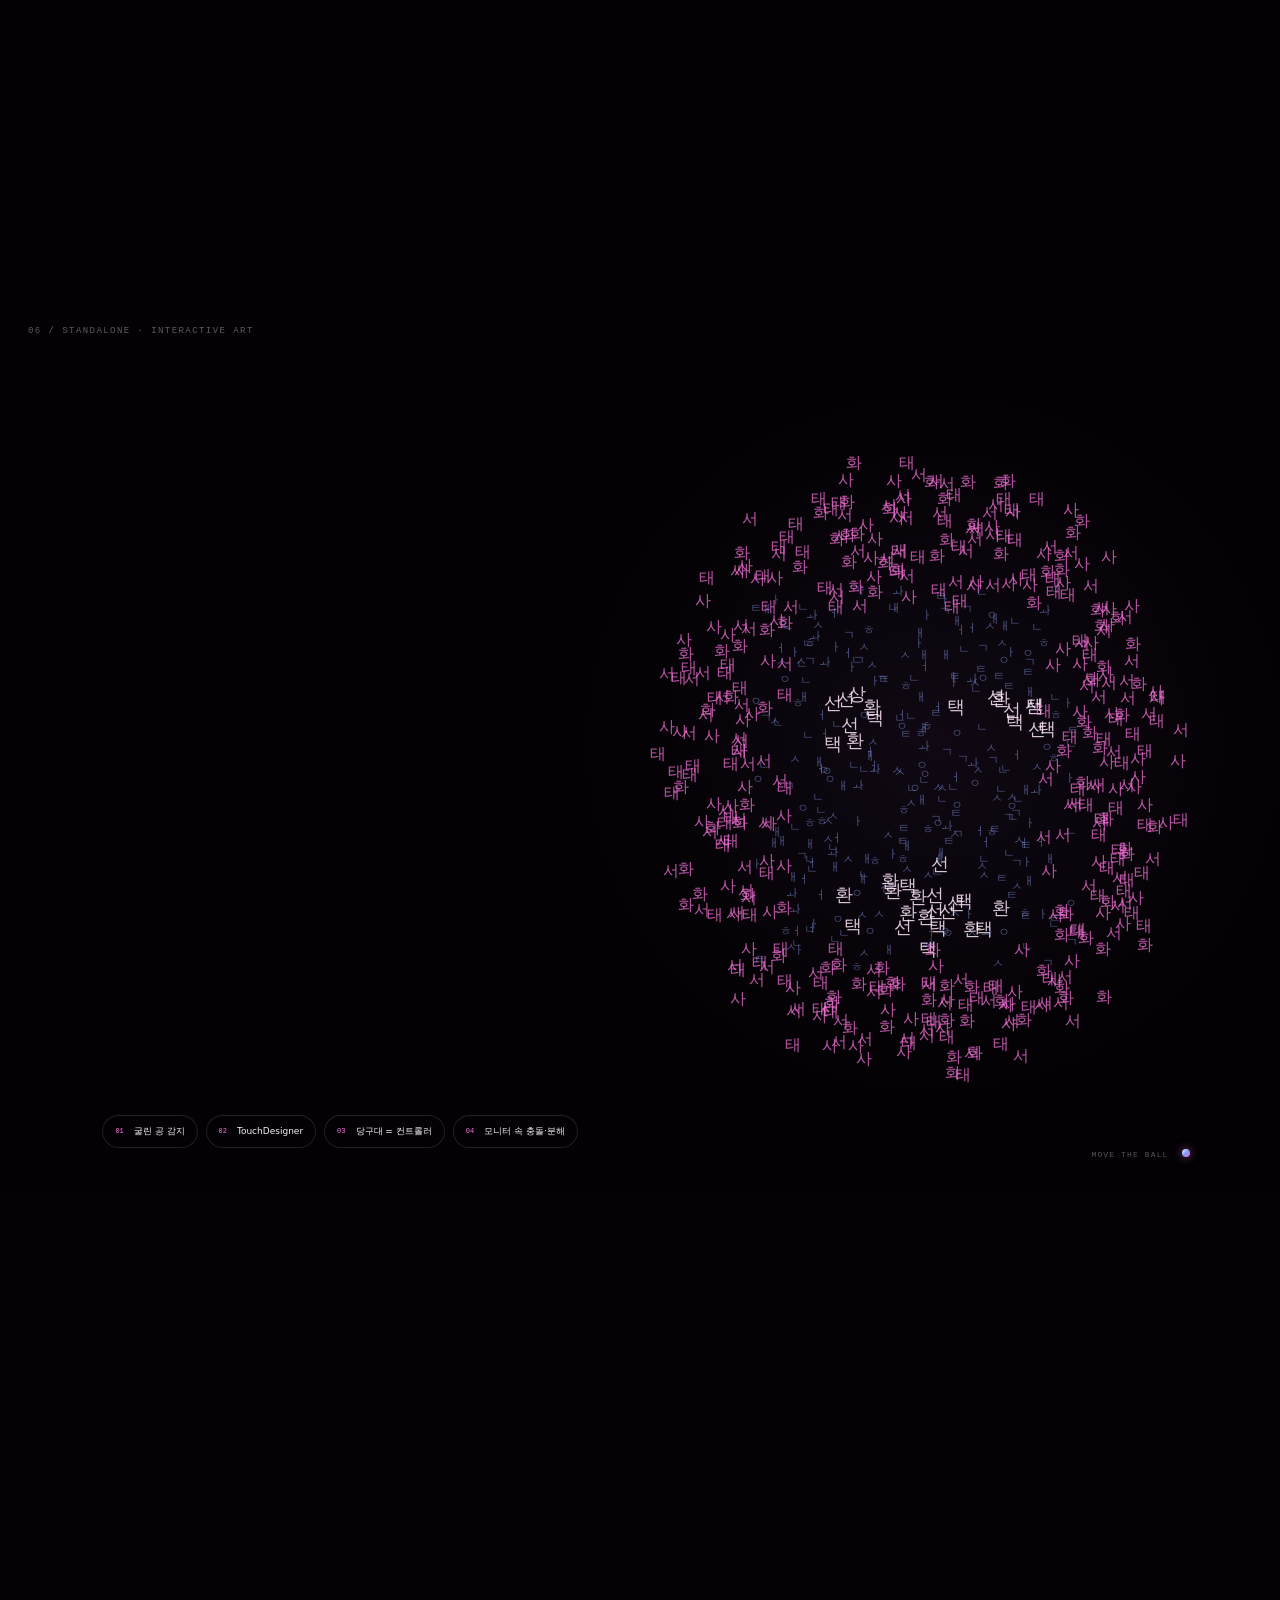
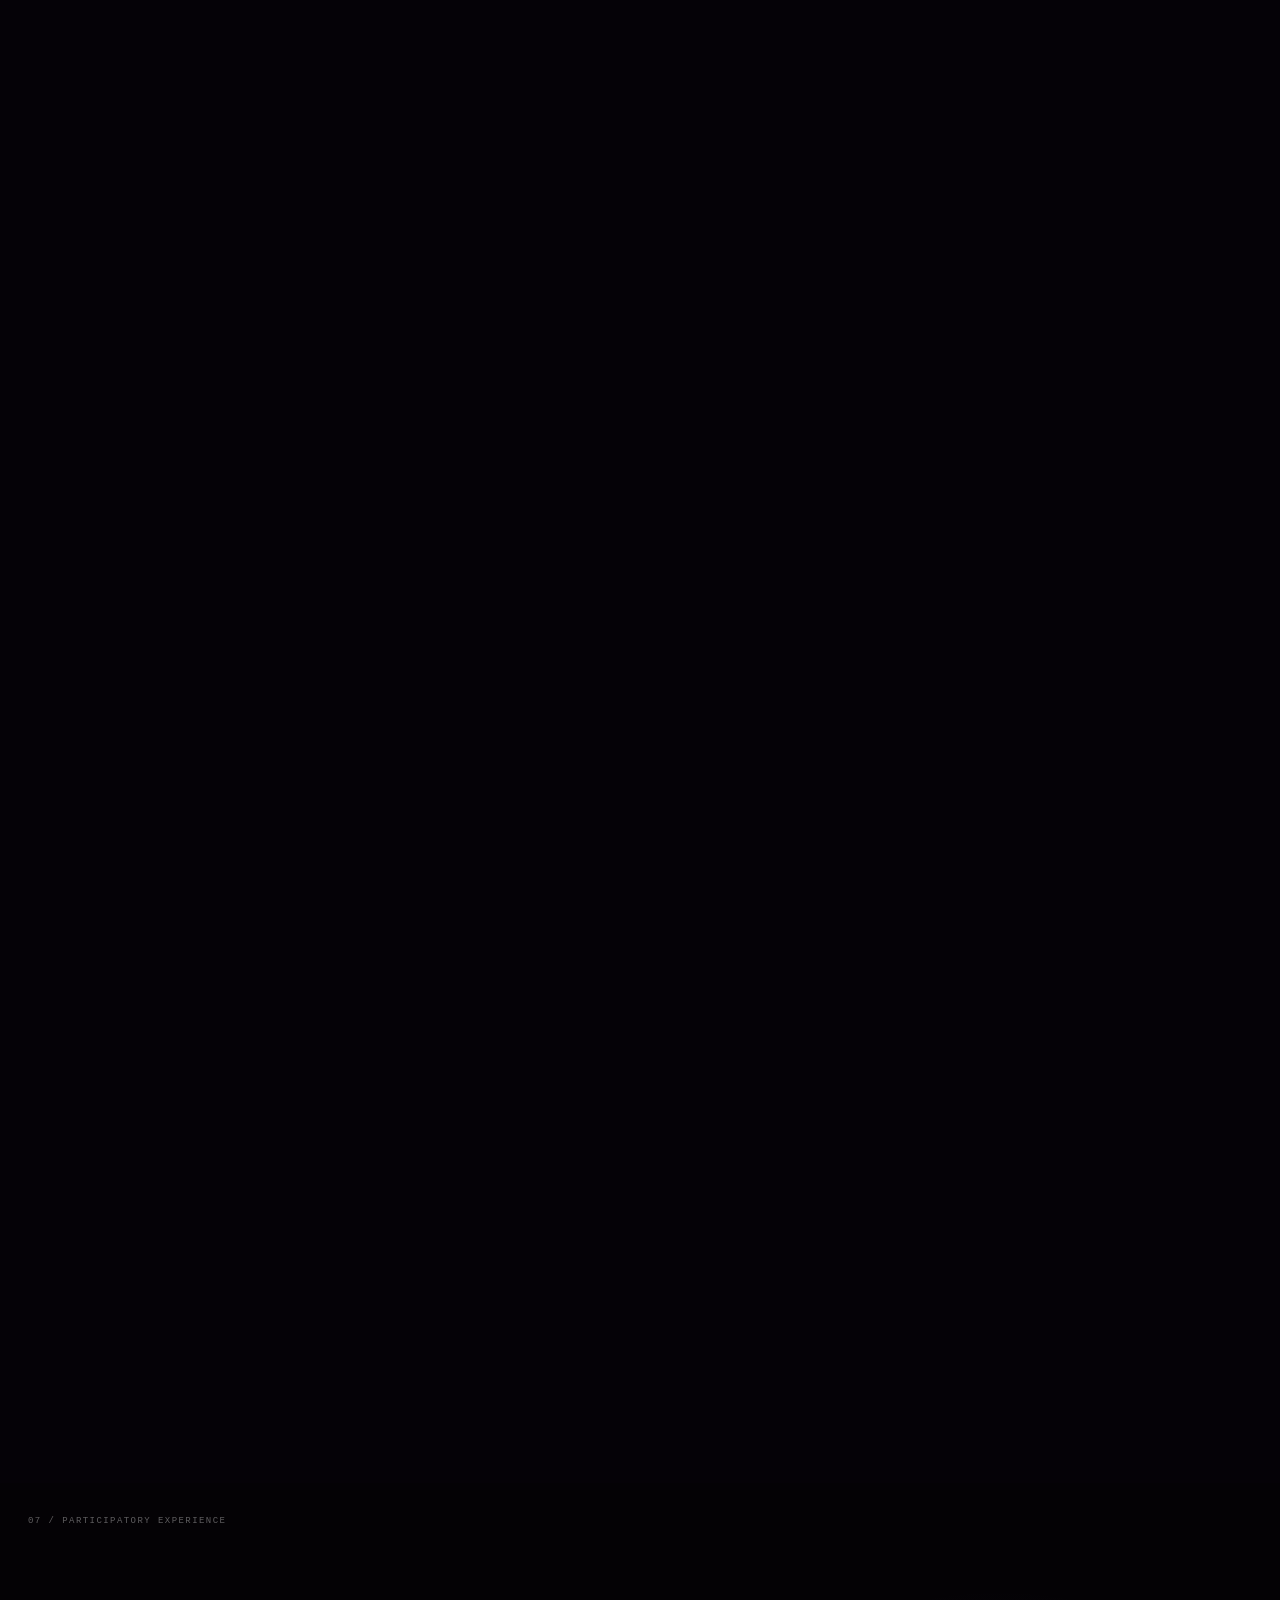
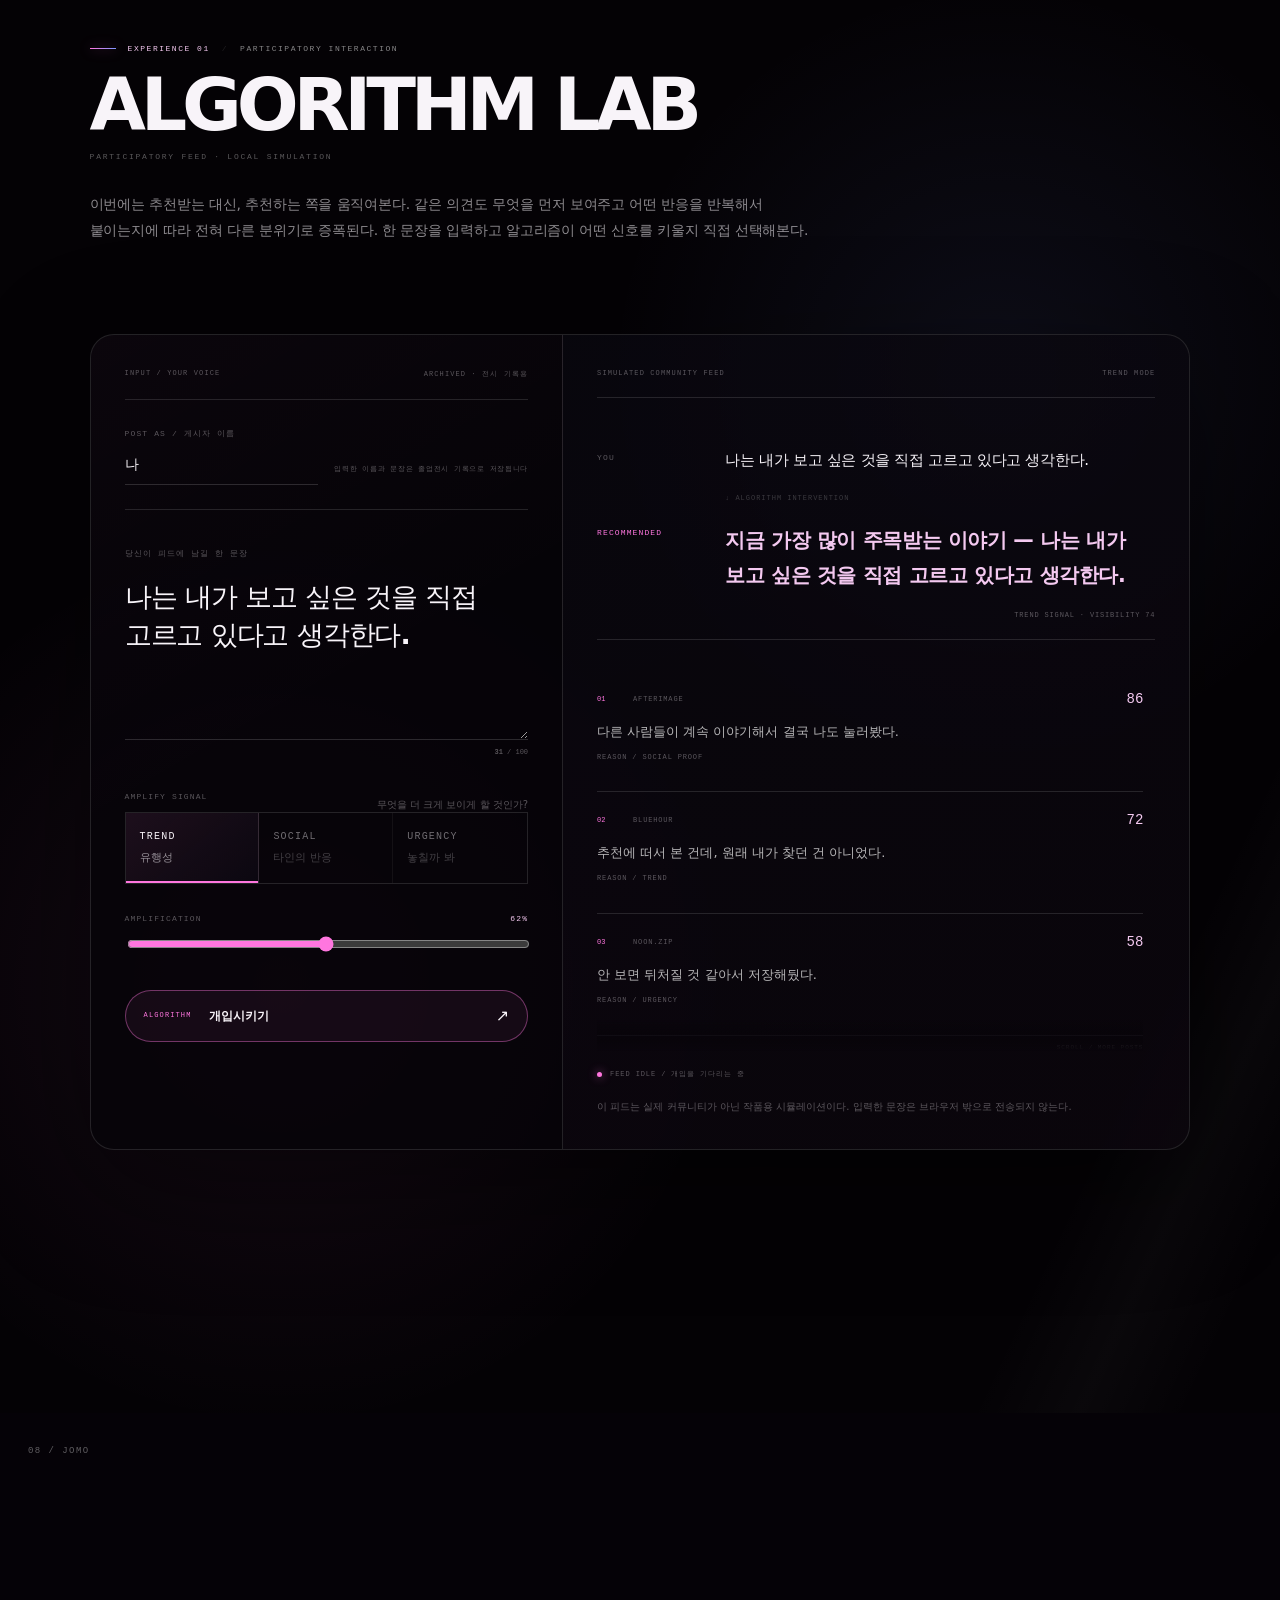
==== commit d670bb73: "Hwansang: remove system section, scatter copy, works heading, hero line break" ====
--- a/hwansang/index.html
+++ b/hwansang/index.html
@@ -395,7 +395,7 @@
   .choice-caption{bottom:4svh;font-size:9.5px}
   /* 04+05 → 간결한 작품 소개 하나로 */
   .exhibition,.films{display:none}
-  .works-compact{display:block;position:relative;padding:84px 22px 64px;background:#050207}
+  .works-compact{display:block;position:relative;padding:100px 22px 64px;background:#050207}
   .works-compact h2{font-size:clamp(25px,7.2vw,30px);line-height:1.2;letter-spacing:-.045em;margin:10px 0 22px;font-weight:760}
   .works-compact h2 span{color:var(--pink-soft)}
   .wc-card{border:1px solid rgba(255,255,255,.14);border-radius:16px;background:rgba(255,255,255,.025);padding:18px;margin-top:12px}
@@ -451,7 +451,7 @@
   .signal-button{border-right:1px solid var(--line)!important;border-bottom:0!important;padding:10px 8px!important}
   .signal-button:last-child{border-right:0!important}
   .signal-button span{font-size:10px}
-  .intervene-button{height:48px;margin-top:10px}
+  .intervene-button{height:48px;margin-top:10px;padding:0 18px!important}
   .community-feed{--post-h:84px;max-height:calc(var(--post-h) * 2.2)!important}
   .community-card footer{display:none}
   .community-card{padding:10px 12px!important}
@@ -463,6 +463,8 @@
   .gr-heart{height:38px!important;padding:0 10px!important;gap:5px!important}
   .gr-heart svg{width:17px!important;height:17px!important}
 }
+.intervene-button{align-items:center!important;align-content:center}
+.intervene-button>*{line-height:1!important;margin:0!important;display:flex;align-items:center}
 </style>
 </head>
 <body>
@@ -495,7 +497,7 @@
           <span class="ghost ghost-b">선택</span>
           <h1 aria-label="환상 선택"><span class="title-char">환</span><span class="title-char">상</span><span class="title-char gap" aria-hidden="true"></span><span class="title-char">선</span><span class="title-char">택</span></h1>
         </div>
-        <p class="hero-question">우리가 소비하고 있는 콘텐츠는<br class="desktop-br"> 정말 우리가 <span class="question-accent">선택한 콘텐츠</span>일까?</p>
+        <p class="hero-question">우리가 소비하고 있는 콘텐츠는<br>정말 우리가 <span class="question-accent">선택한 콘텐츠</span>일까?</p>
         <div class="hero-meta">
           <span>ART FILM · LIVE ACTION + 2D ANIMATION</span>
           <span>FOMO · FOPO · JOMO</span>
@@ -627,8 +629,8 @@
 
     <section class="works-compact scene" data-state="WORKS" aria-label="작품 소개">
       <div class="section-index">04 / WORKS</div>
-      <p class="small-kicker">EXHIBITION · 2 WORKS</p>
-      <h2>두 작업,<br><span>두 가지 경험.</span></h2>
+      <p class="small-kicker">EXHIBITION · FILM + INTERACTIVE</p>
+      <h2>다양한 매체로 그린,<br><span>미디어 소비자의 현시점.</span></h2>
       <article class="wc-card">
         <div class="wc-top"><span>WORK 01</span><span>ART FILM · MIME</span></div>
         <h3>환상선택</h3>
@@ -640,7 +642,7 @@
       <article class="wc-card">
         <div class="wc-top"><span>WORK 02</span><span>INTERACTIVE INSTALLATION</span></div>
         <h3>SCATTER FACE</h3>
-        <p>관람자의 얼굴이 문자 이미지가 되어 당구대 위에 투사되고, 실제 공이 부딪힐 때마다 흩어졌다 다시 모인다.</p>
+        <p>당구대가 컨트롤러가 된다. 관람자가 굴린 공이 부딪힐 때마다 모니터 속 문자 얼굴이 흩어졌다 다시 모인다.</p>
         <a class="wc-link" href="#scatter">아래에서 체험하기 ↓</a>
       </article>
     </section>
@@ -652,46 +654,24 @@
         <div class="scatter-copy reveal">
           <div class="work-identity"><span class="work-no">STANDALONE WORK</span><span class="work-slash">/</span><span class="work-type">INTERACTIVE INSTALLATION</span></div>
           <h2 class="work-heading scatter-title">SCATTER FACE</h2>
-          <p class="work-medium">INTERACTIVE INSTALLATION · REAL BALL / PROJECTED FACE</p>
+          <p class="work-medium">INTERACTIVE INSTALLATION · REAL BALL / SCREEN FACE</p>
           <h3 class="scatter-statement"><span class="keep">얼굴은 문자 이미지가 되고,</span><br><span class="accent-line">실제 공의 충돌을 따라</span><br><span class="keep">흩어졌다 다시 조립된다.</span></h3>
-          <p class="scatter-description">SCATTER FACE는 〈환상선택〉의 서사와 분리된 단독 인터랙티브 설치 작품이다. 관람자의 얼굴을 문자 이미지로 재구성해 당구대 위에 투사하고, 실제 당구공이 글자와 충돌할 때 얼굴이 흩어졌다가 일정 시간이 지나면 다시 복원되도록 구성한다.</p>
+          <p class="scatter-description">SCATTER FACE는 〈환상선택〉의 서사와 분리된 단독 인터랙티브 설치 작품이다. 당구대가 컨트롤러가 된다. 관람자가 굴린 공의 움직임을 감지해 TouchDesigner로 보내고, 모니터 속 문자 얼굴은 공이 부딪힐 때마다 흩어졌다가 일정 시간이 지나면 다시 조립된다.</p>
         </div>
         <div class="ball-hint">MOVE THE BALL <i></i></div>
         <div class="scatter-tech">
-          <button type="button" data-tech="sensor"><span>01</span><b>관람자 감지</b></button>
+          <button type="button" data-tech="sensor"><span>01</span><b>굴린 공 감지</b></button>
           <button type="button" data-tech="touch"><span>02</span><b>TouchDesigner</b></button>
-          <button type="button" data-tech="projection"><span>03</span><b>프로젝터 투사</b></button>
-          <button type="button" data-tech="collision"><span>04</span><b>공 충돌 / 분해</b></button>
+          <button type="button" data-tech="controller"><span>03</span><b>당구대 = 컨트롤러</b></button>
+          <button type="button" data-tech="collision"><span>04</span><b>모니터 속 충돌·분해</b></button>
         </div>
       </div>
     </section>
 
-    <section class="system scene" data-state="SYSTEM">
-      <div class="section-index">07 / SYSTEM</div>
-      <div class="system-inner">
-        <div class="system-copy reveal">
-          <p class="small-kicker">HOW IT WORKS</p>
-          <h2>현실의 움직임이<br><span>투사된 얼굴을 직접 흔든다.</span></h2>
-          <p>센서가 관람자와 공의 위치를 읽고, TouchDesigner가 얼굴 문자 이미지와 충돌 좌표를 연결한다. 프로젝터는 그 결과를 실제 당구대 위에 즉시 투사한다.</p>
-        </div>
-        <div class="system-flow">
-          <article><span>01</span><b>KINECT / SENSOR</b><p>관람자와 실제 공의 위치를 감지한다.</p></article>
-          <i>→</i>
-          <article><span>02</span><b>TOUCHDESIGNER</b><p>얼굴을 문자로 변환하고 충돌 좌표를 계산한다.</p></article>
-          <i>→</i>
-          <article><span>03</span><b>PROJECTOR</b><p>재구성된 얼굴을 당구대 면에 투사한다.</p></article>
-          <i>→</i>
-          <article><span>04</span><b>COLLISION</b><p>공이 닿은 글자가 분해되고 다시 복원된다.</p></article>
-        </div>
-        <div class="system-specs">
-          <span>TABLE 1600 × 900 mm</span><span>ROI &gt; PROJECTION AREA</span><span>PROJECTOR HEIGHT 2200–2250 mm</span><span>REAL BALL / PROJECTED FACE</span>
-        </div>
-      </div>
-    </section>
 
 
     <section class="algorithm-lab scene" id="lab" data-state="ALGORITHM LAB">
-      <div class="section-index">08 / PARTICIPATORY EXPERIENCE</div>
+      <div class="section-index">07 / PARTICIPATORY EXPERIENCE</div>
       <div class="lab-inner">
         <div class="lab-head reveal">
           <div class="work-identity"><span class="work-no">EXPERIENCE 01</span><span class="work-slash">/</span><span class="work-type">PARTICIPATORY INTERACTION</span></div>
@@ -751,7 +731,7 @@
     </section>
 
     <section class="jomo scene" data-state="JOMO">
-      <div class="section-index">09 / JOMO</div>
+      <div class="section-index">08 / JOMO</div>
       <div class="jomo-inner reveal">
         <p class="small-kicker">JOY OF MISSING OUT</p>
         <h2>흐름에서 벗어난 순간,<br>선택은 다시 느려진다.</h2>
@@ -858,7 +838,7 @@
 const drawerData={
   artfilm:{kicker:'환상선택 / ART FILM',title:'MIME',lead:'알고리즘이 개입한 미디어 환경 속에서 우리가 자신의 선택이라 믿는 것이 진정한 선택인지 묻는 아트필름이다.',body:[['MIME / MINE ≠ MIME','나의 의지라고 믿은 선택과 행동이 외부의 신호와 집단의 반응에 의해 만들어질 수 있다는 간극을 제목에 담는다.'],['LIVE ACTION + 2D','통제된 공간과 집단 행동을 실사로 촬영하고, 그 위에 2D 애니메이션을 결합해 눈에 보이지 않는 알고리즘의 개입을 시각화한다.'],['CHOICE','한 인물은 구조에 동화되고 다른 인물은 이를 인지하며 벗어나려 한다. 두 방향의 대비를 통해 자신의 선택이라고 믿는 판단이 어디에서 형성되는지 돌아보게 한다.']]},
   mime:{kicker:'환상선택 / ART FILM',title:'MIME',lead:'스스로 선택한다고 믿는 개인의 판단이 보이지 않는 알고리즘과 집단 행동에 의해 어떻게 흔들리는지를 다룬다.',body:[['MINE ≠ MIME','나의 의지라고 믿은 선택과 행동이 외부의 신호에 의해 만들어질 수 있다는 간극을 제목 자체에 담는다.'],['CONTROLLED SPACE','욕조, 지하철, 면접장처럼 익숙한 공간을 통제된 실험실로 바꾸고 반복되는 신호와 집단 행동으로 보이지 않는 개입을 드러낸다.'],['2D ALGORITHM','실사 영상 위에 삽입되는 2D 애니메이션은 인물들에게는 보이지 않지만 행동과 판단에 영향을 주는 알고리즘을 시각화한다.']]},
-  scatter:{kicker:'STANDALONE INTERACTIVE INSTALLATION',title:'SCATTER FACE',lead:'〈환상선택〉과 별개의 단독 기획으로, 현실의 얼굴이 문자 이미지로 변환되고 실제 당구공의 충돌에 따라 흩어졌다가 다시 복원되는 과정을 직접 체험하게 한다.',body:[['INPUT','센서가 관람자와 당구공의 위치를 감지하고 얼굴을 문자 이미지로 변환한다.'],['PROCESS','TouchDesigner가 얼굴 문자 이미지와 실제 공의 좌표를 매핑하고, 공이 닿는 영역의 문자를 분해한다.'],['OUTPUT','프로젝터가 결과를 실제 당구대 면에 투사한다. 관람자의 움직임과 공의 충돌이 즉시 이미지에 개입하며, 흩어진 얼굴은 일정 시간 뒤 다시 복원된다.']]}
+  scatter:{kicker:'STANDALONE INTERACTIVE INSTALLATION',title:'SCATTER FACE',lead:'〈환상선택〉과 별개의 단독 기획으로, 당구대를 컨트롤러 삼아 관람자가 직접 공을 굴리고, 그 충돌에 따라 모니터 속 문자 얼굴이 흩어졌다가 다시 조립되는 과정을 체험하게 한다.',body:[['INPUT','관람자가 당구대 위에서 굴린 공의 위치와 움직임을 감지한다. 당구대 자체가 작품의 컨트롤러가 된다.'],['PROCESS','TouchDesigner가 공의 좌표를 얼굴 문자 이미지에 연결하고, 공이 닿은 자리의 문자를 분해한다.'],['OUTPUT','결과는 모니터에 바로 나타난다. 공이 부딪힐 때마다 얼굴이 추돌·분해되고, 흩어진 얼굴은 일정 시간 뒤 다시 복원된다.']]}
 };
 function openDrawer(key){const d=drawerData[key];if(!d)return;drawerTarget=key;drawerKicker.textContent=d.kicker;drawerTitle.textContent=d.title;drawerLead.textContent=d.lead;drawerBody.innerHTML=d.body.map(([h,p])=>`<section><h4>${h}</h4><p>${p}</p></section>`).join('');drawer.classList.add('open');drawer.setAttribute('aria-hidden','false');document.body.style.overflow='hidden'}
 function closeDrawer(){drawer.classList.remove('open');drawer.setAttribute('aria-hidden','true');document.body.style.overflow=''}
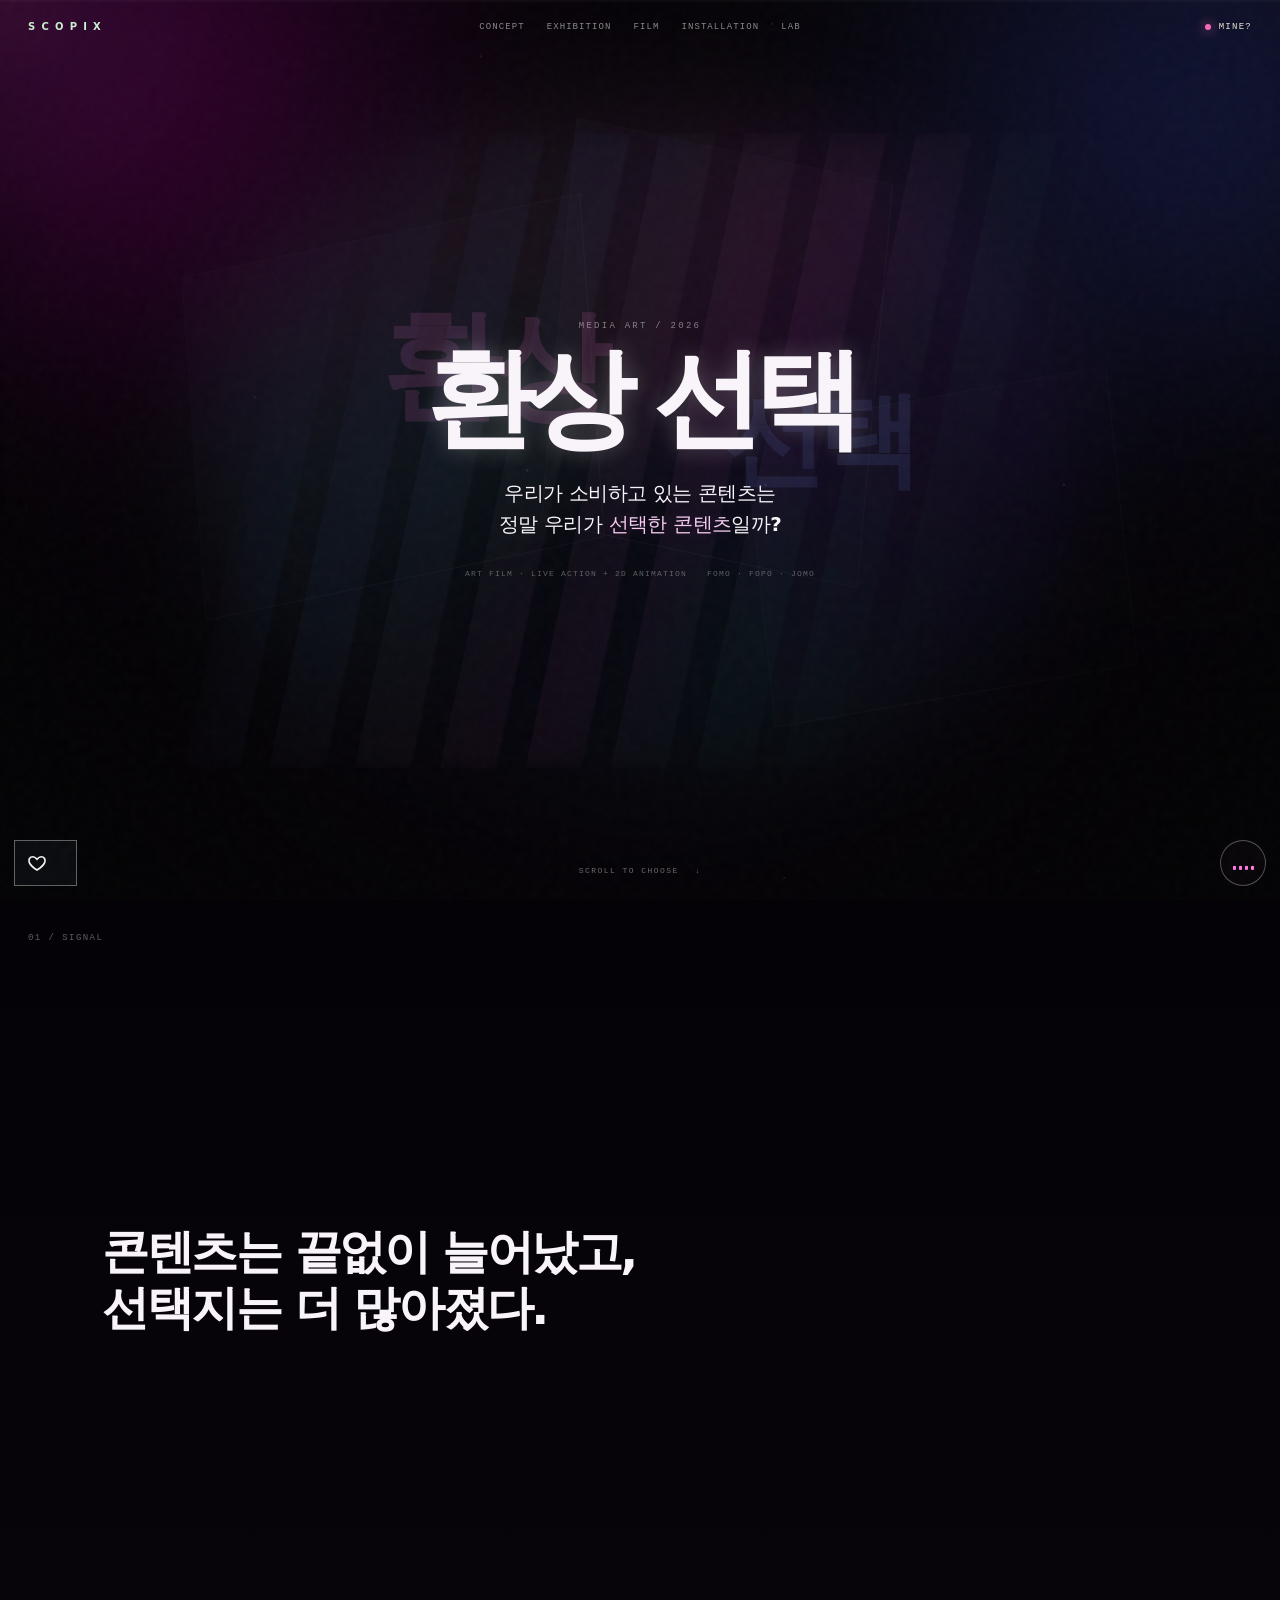
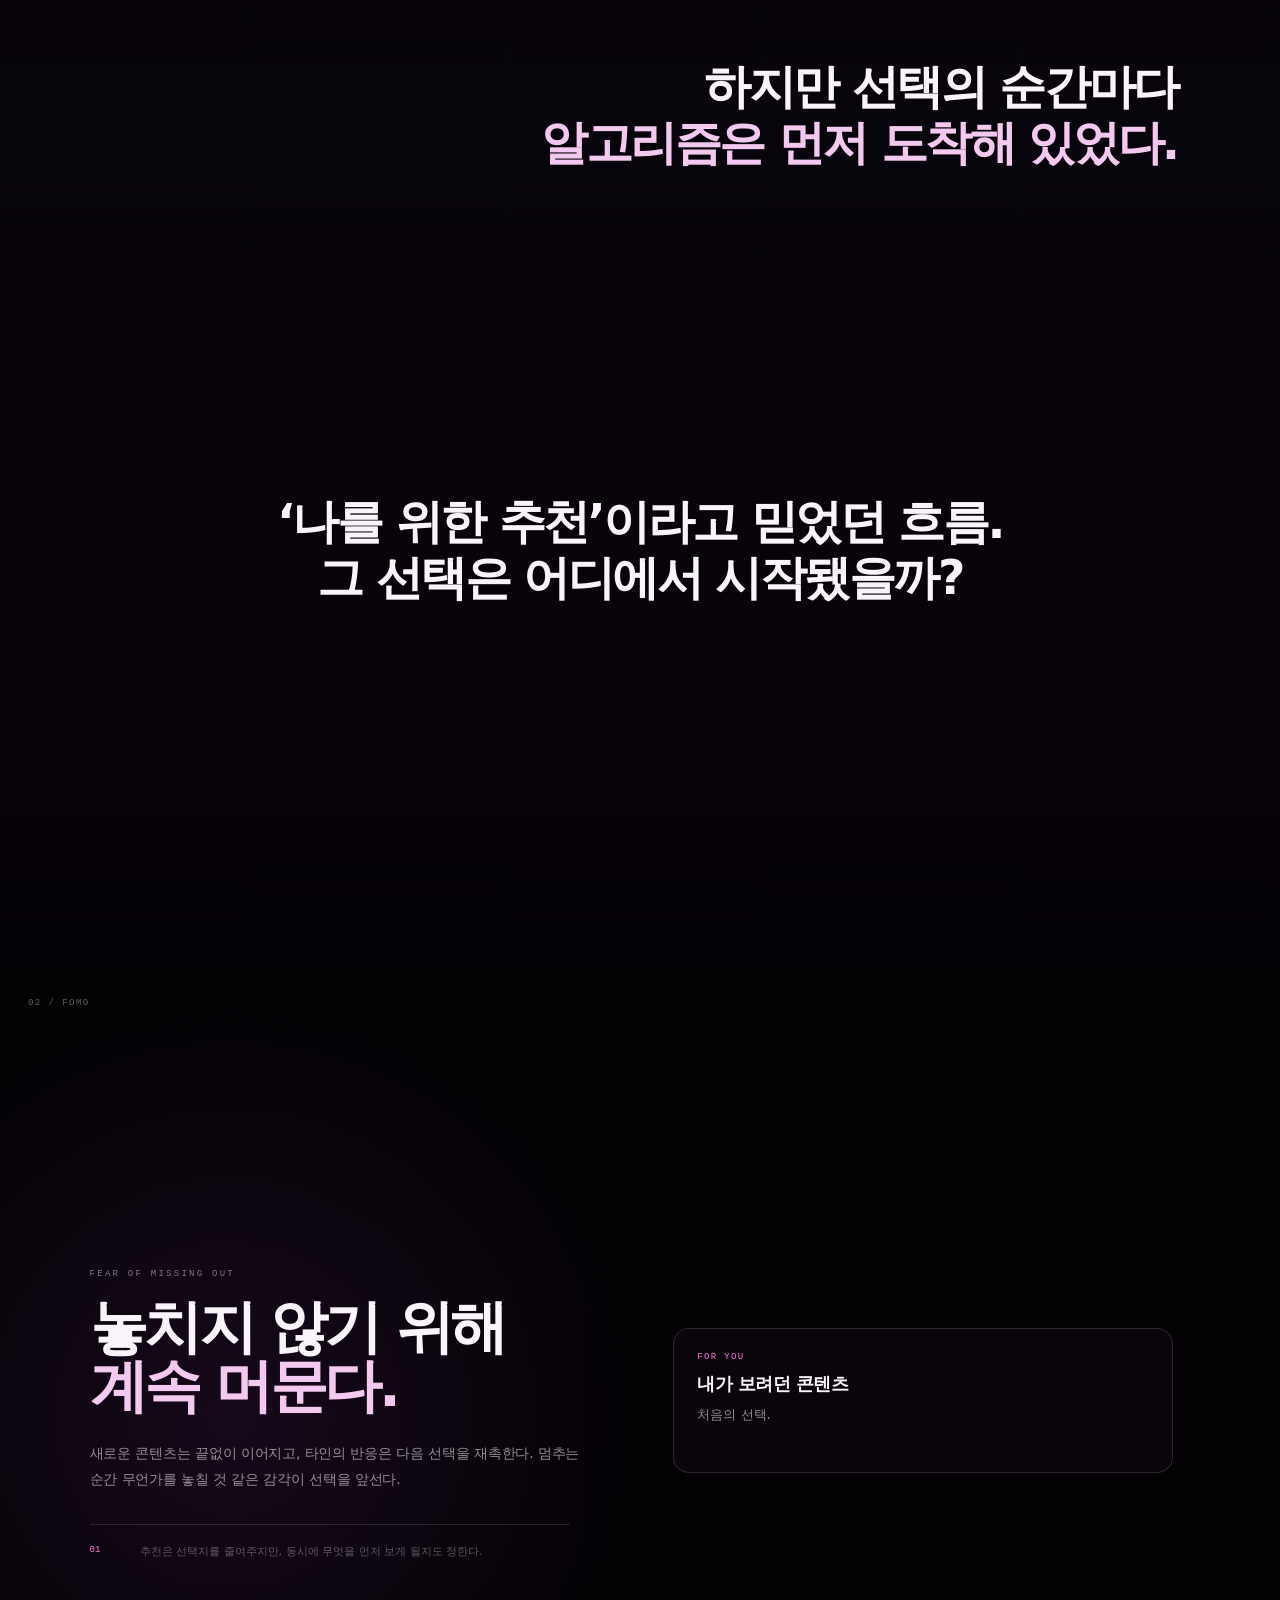
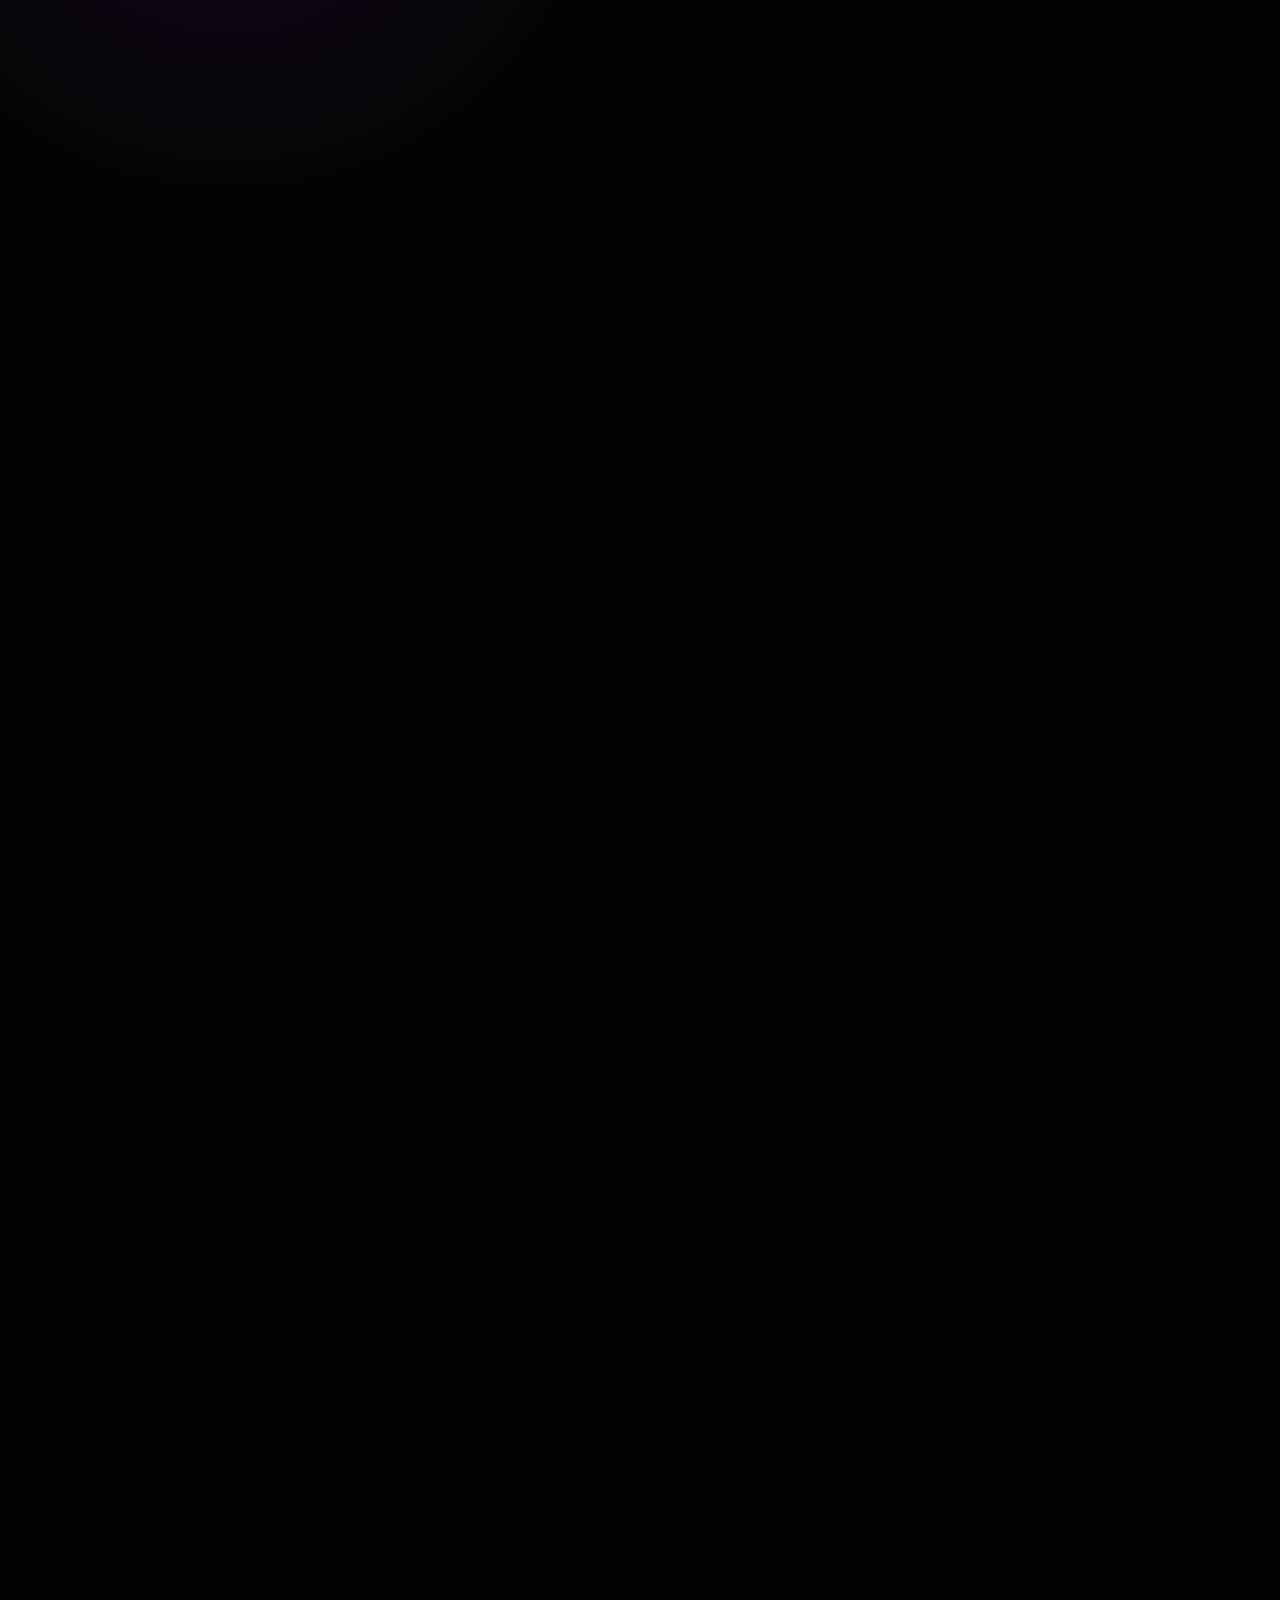
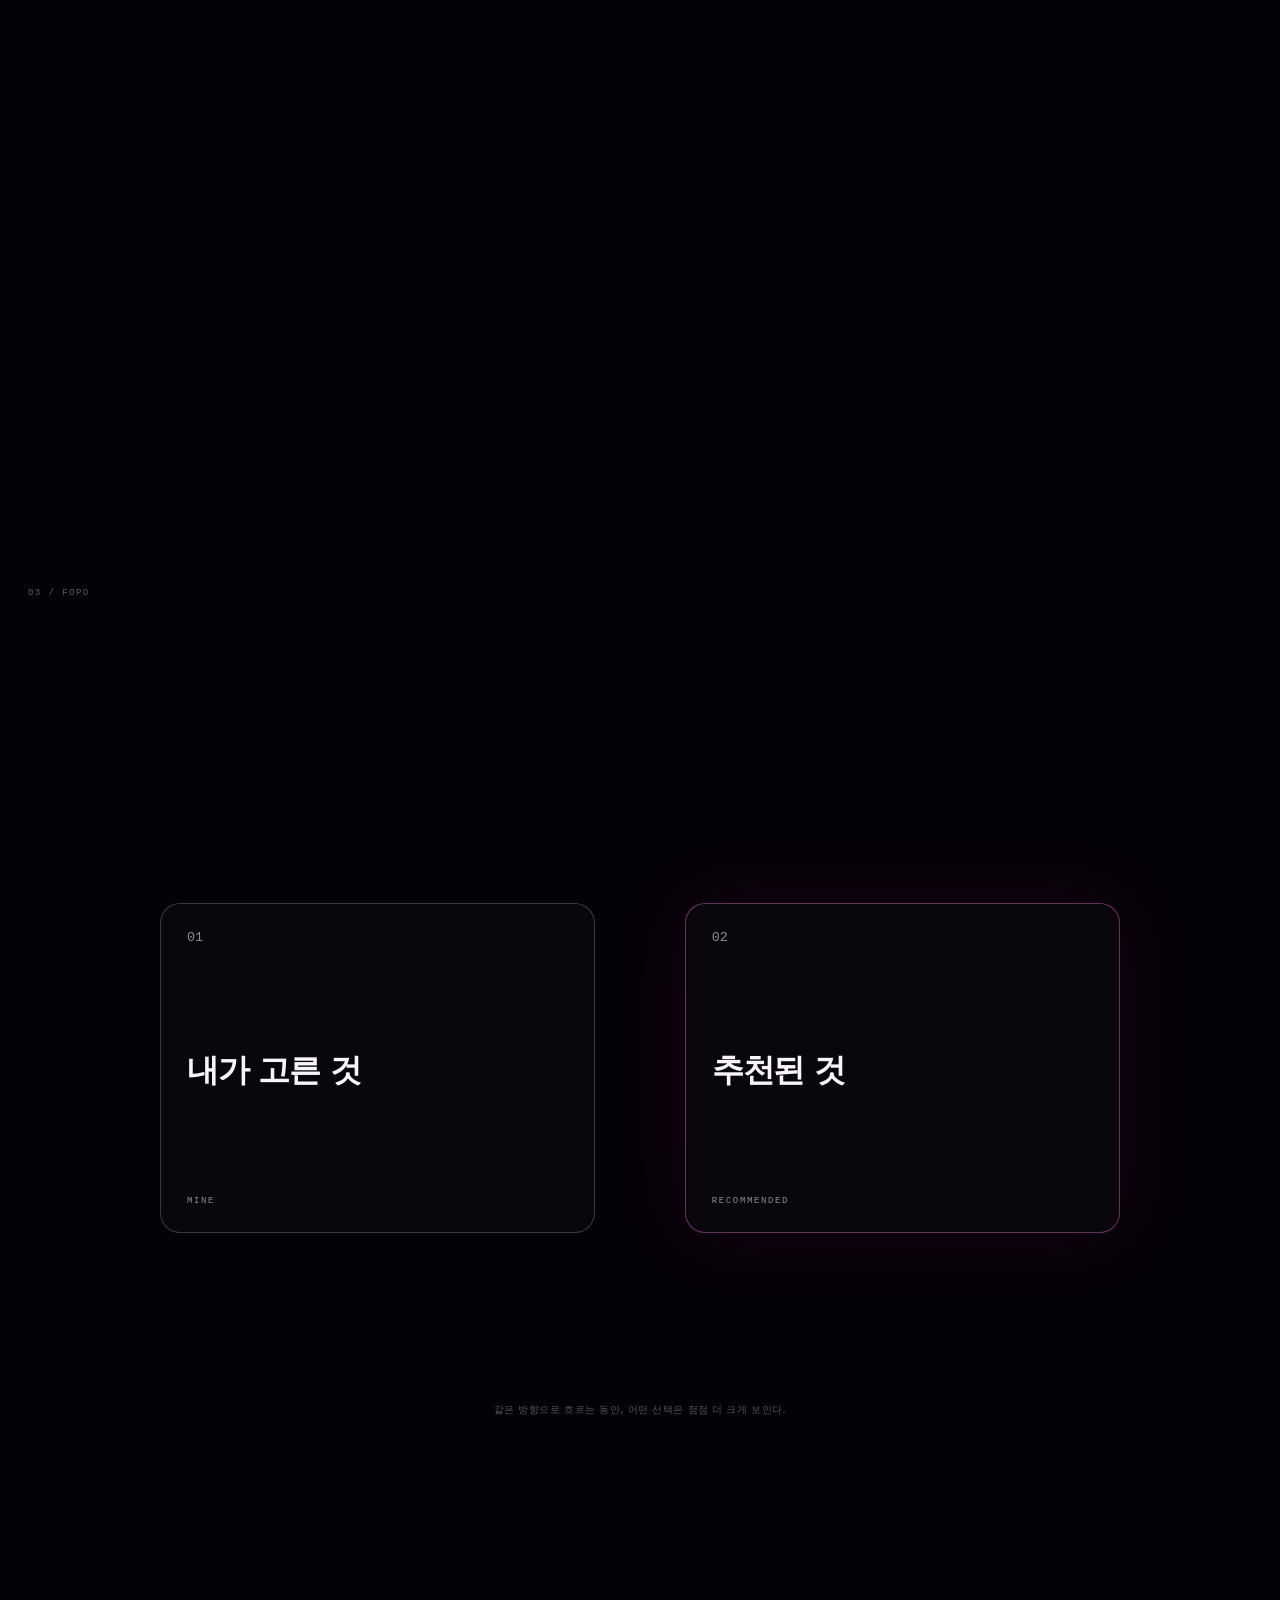
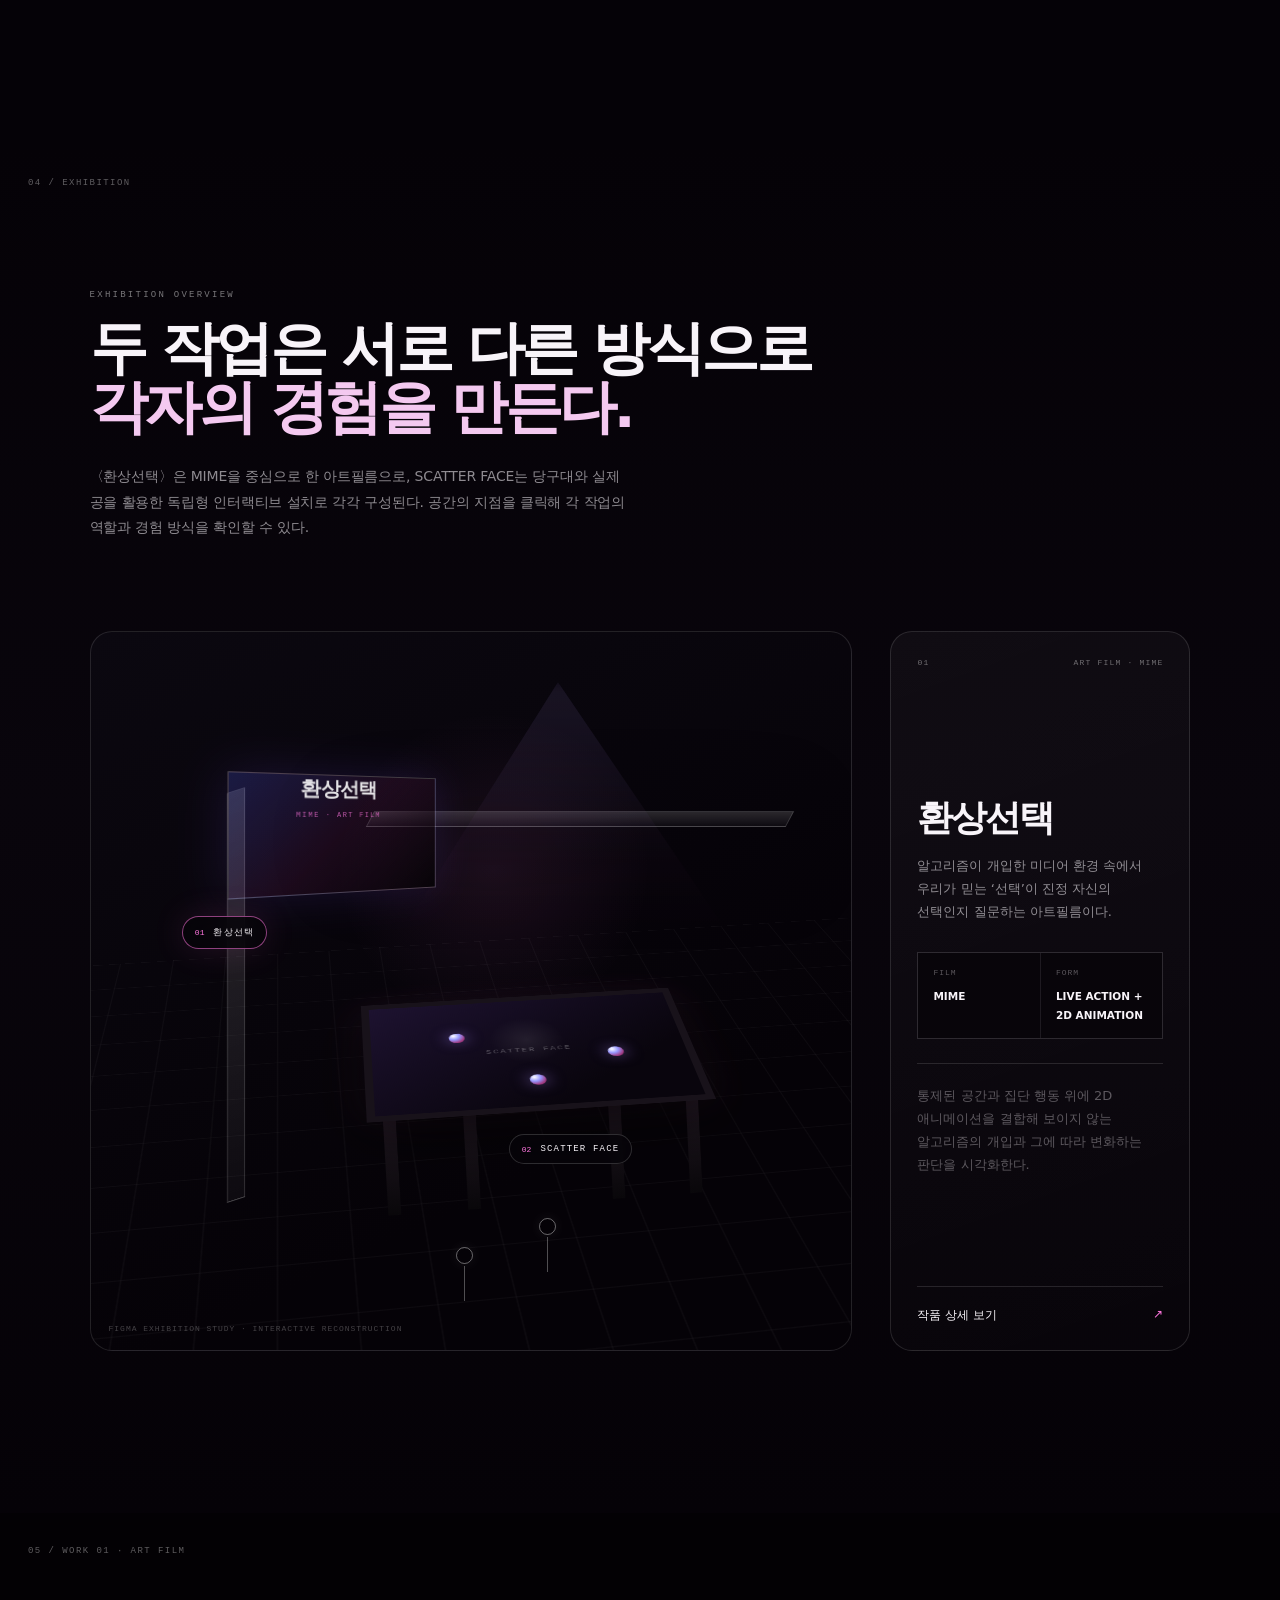
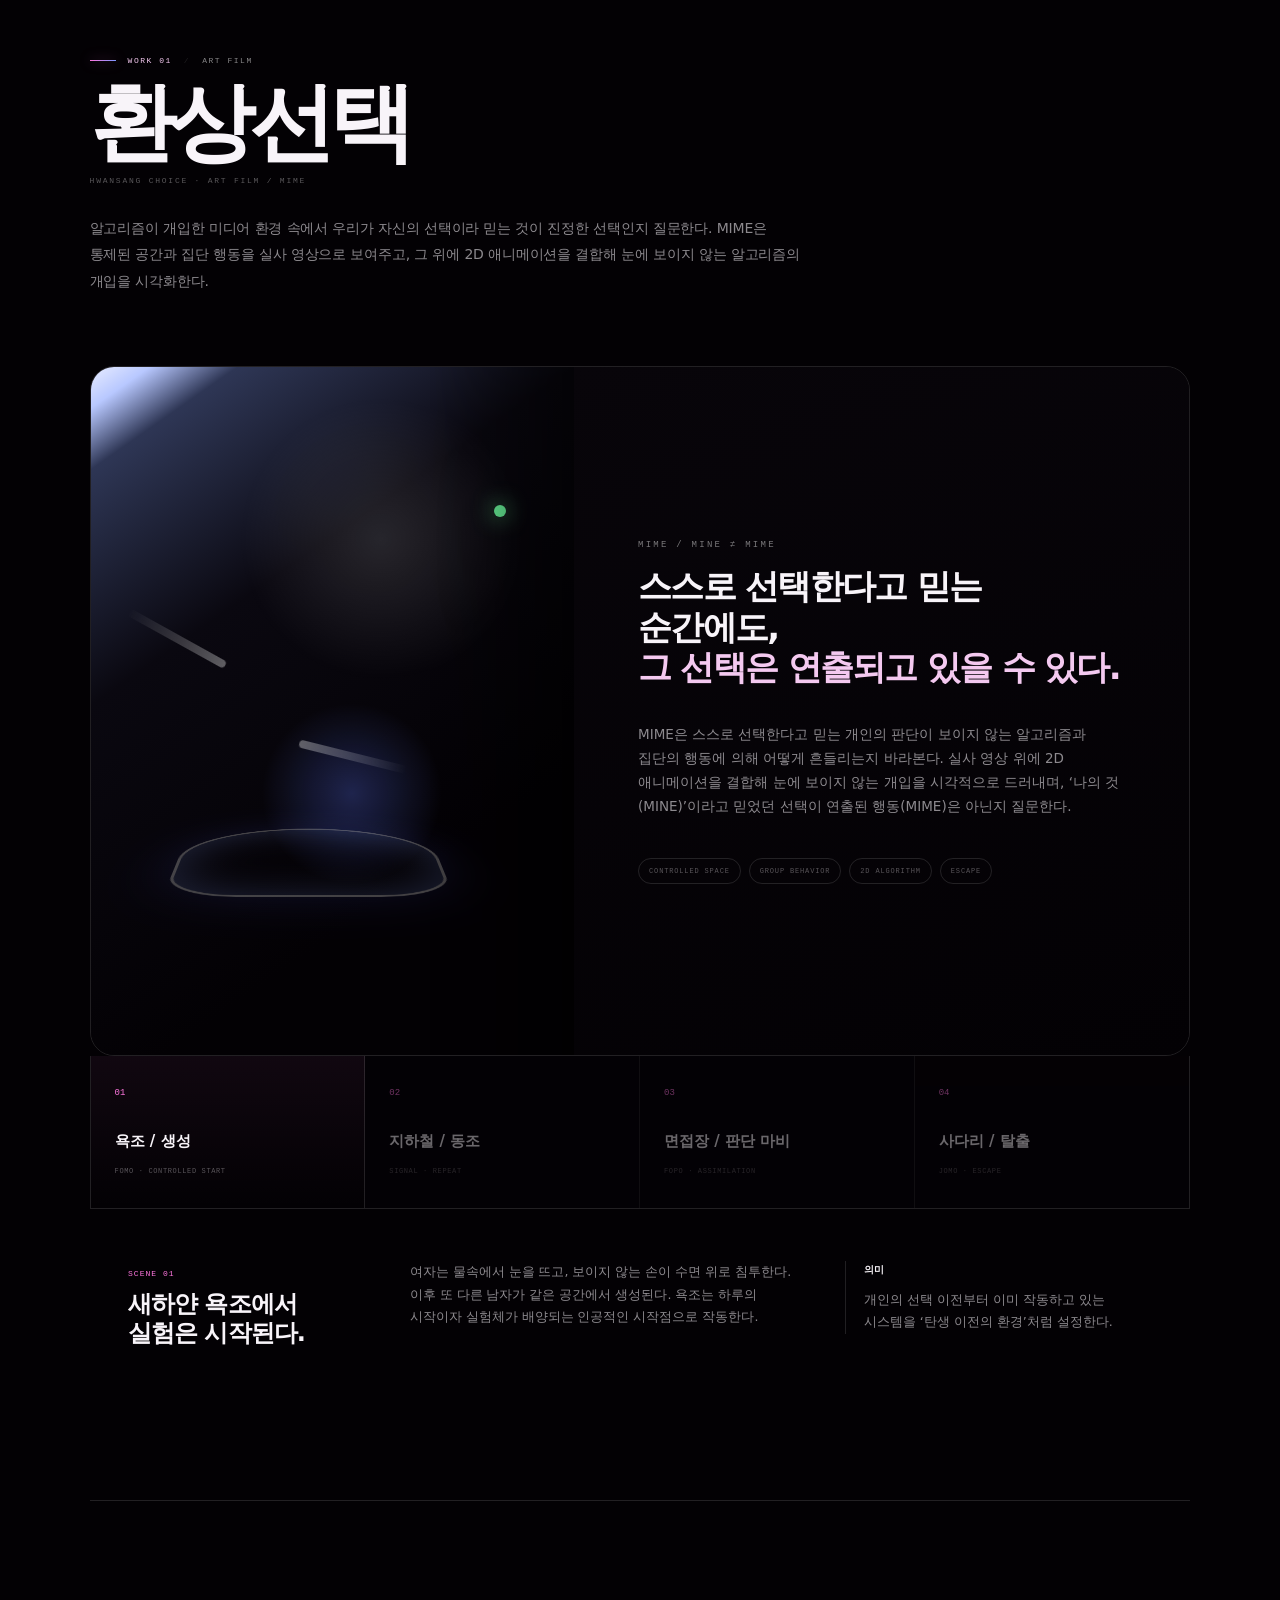
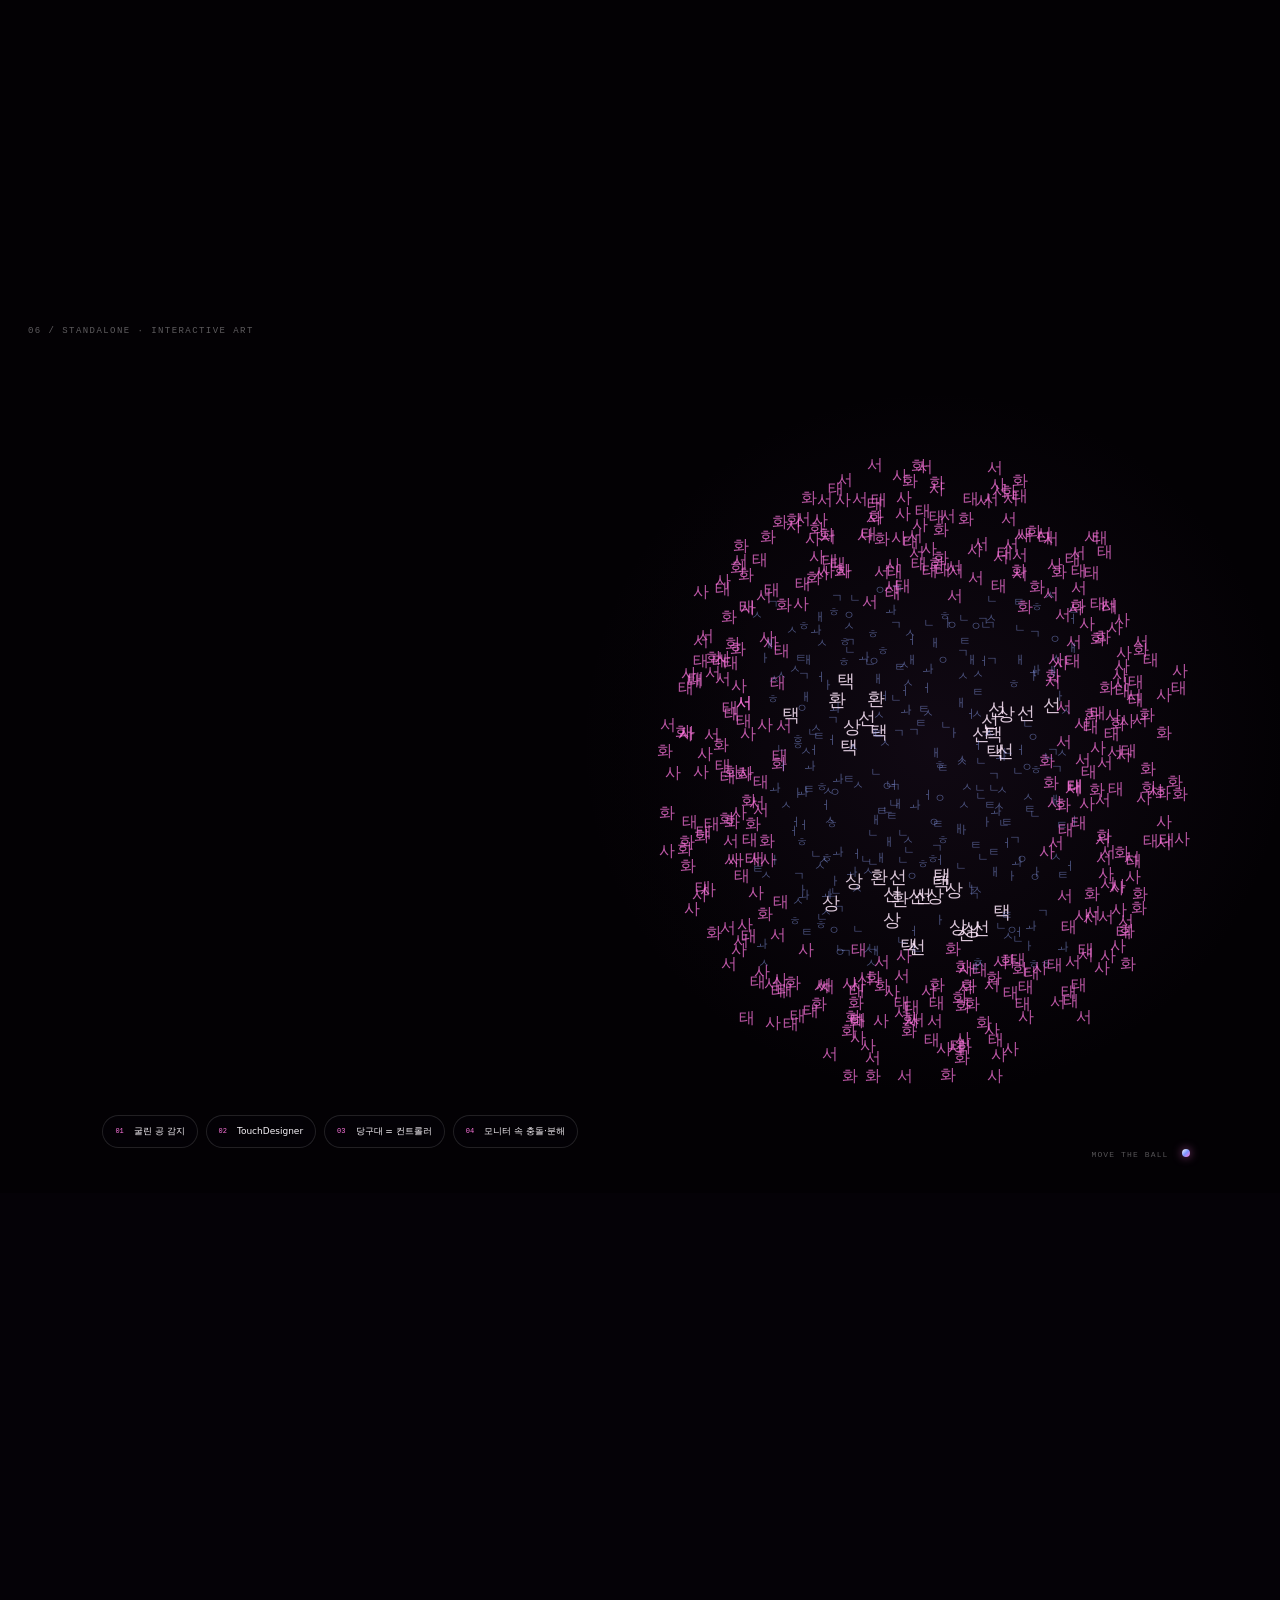
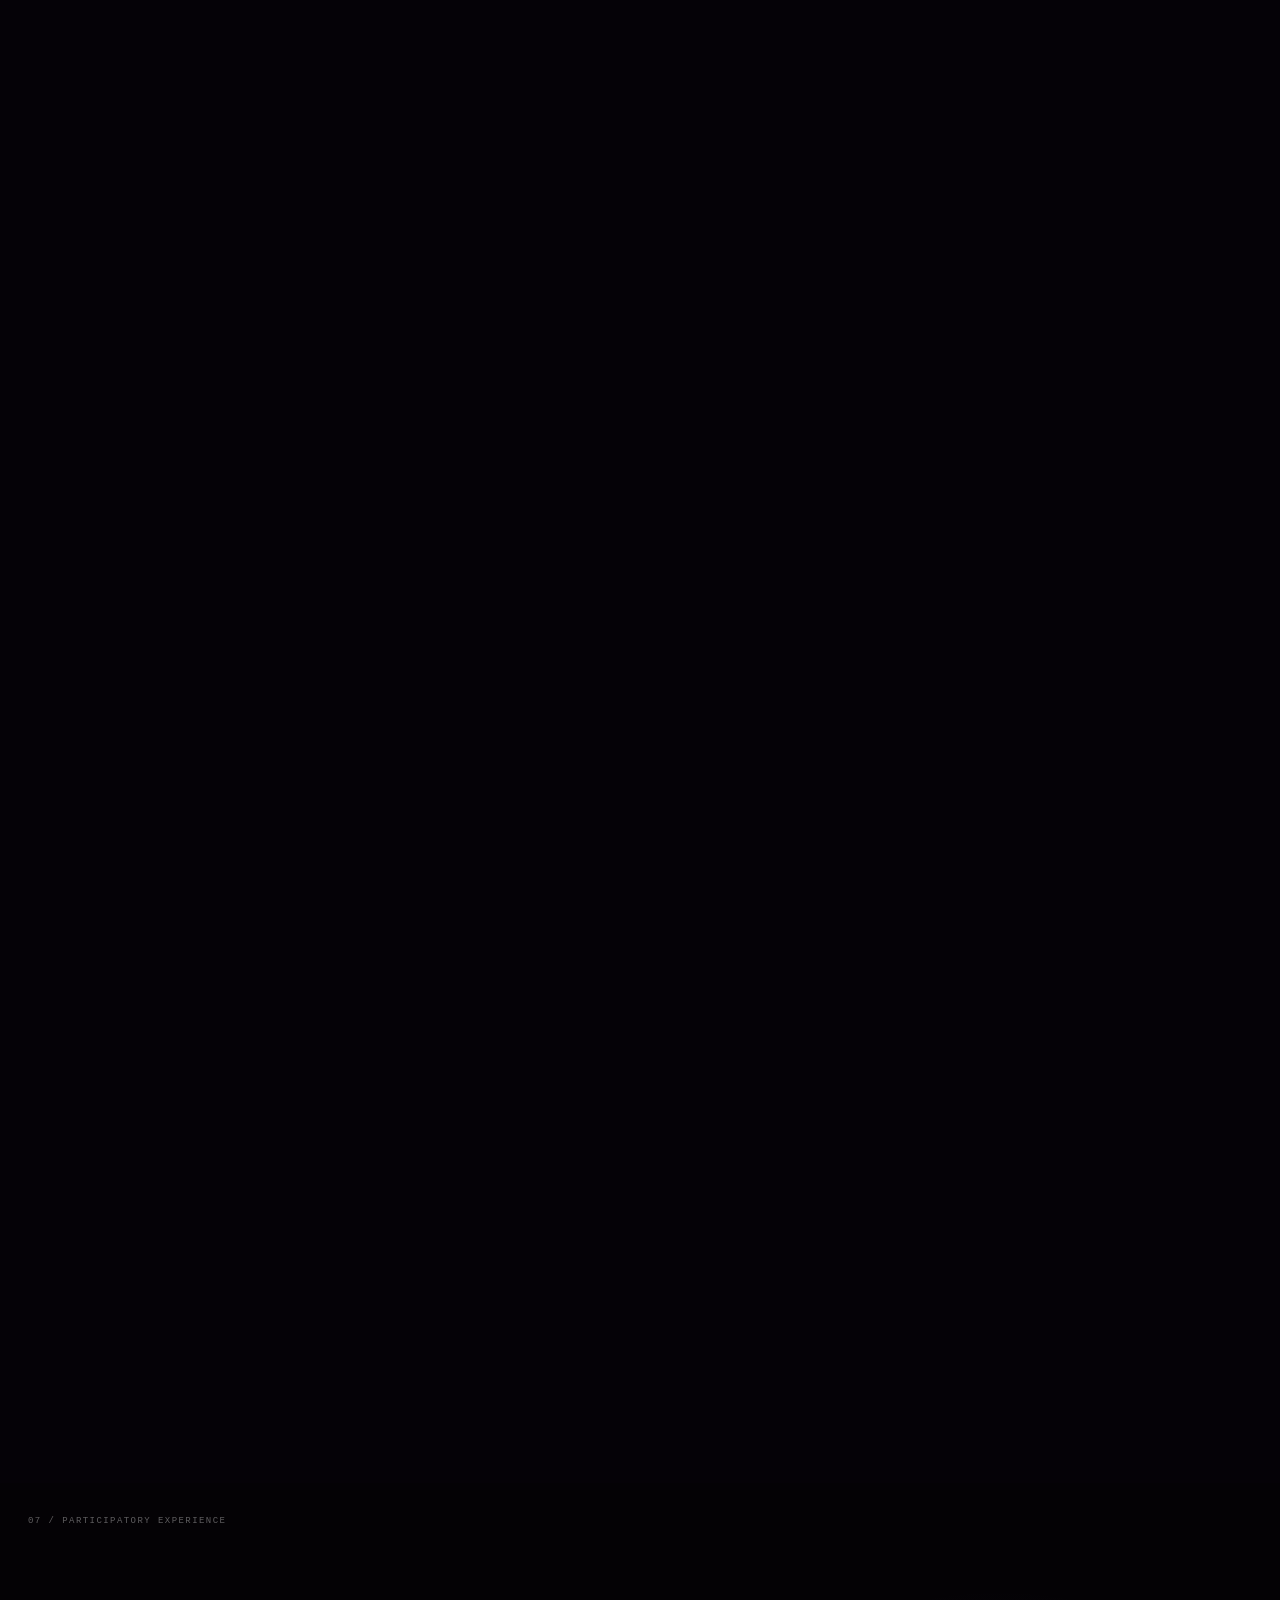
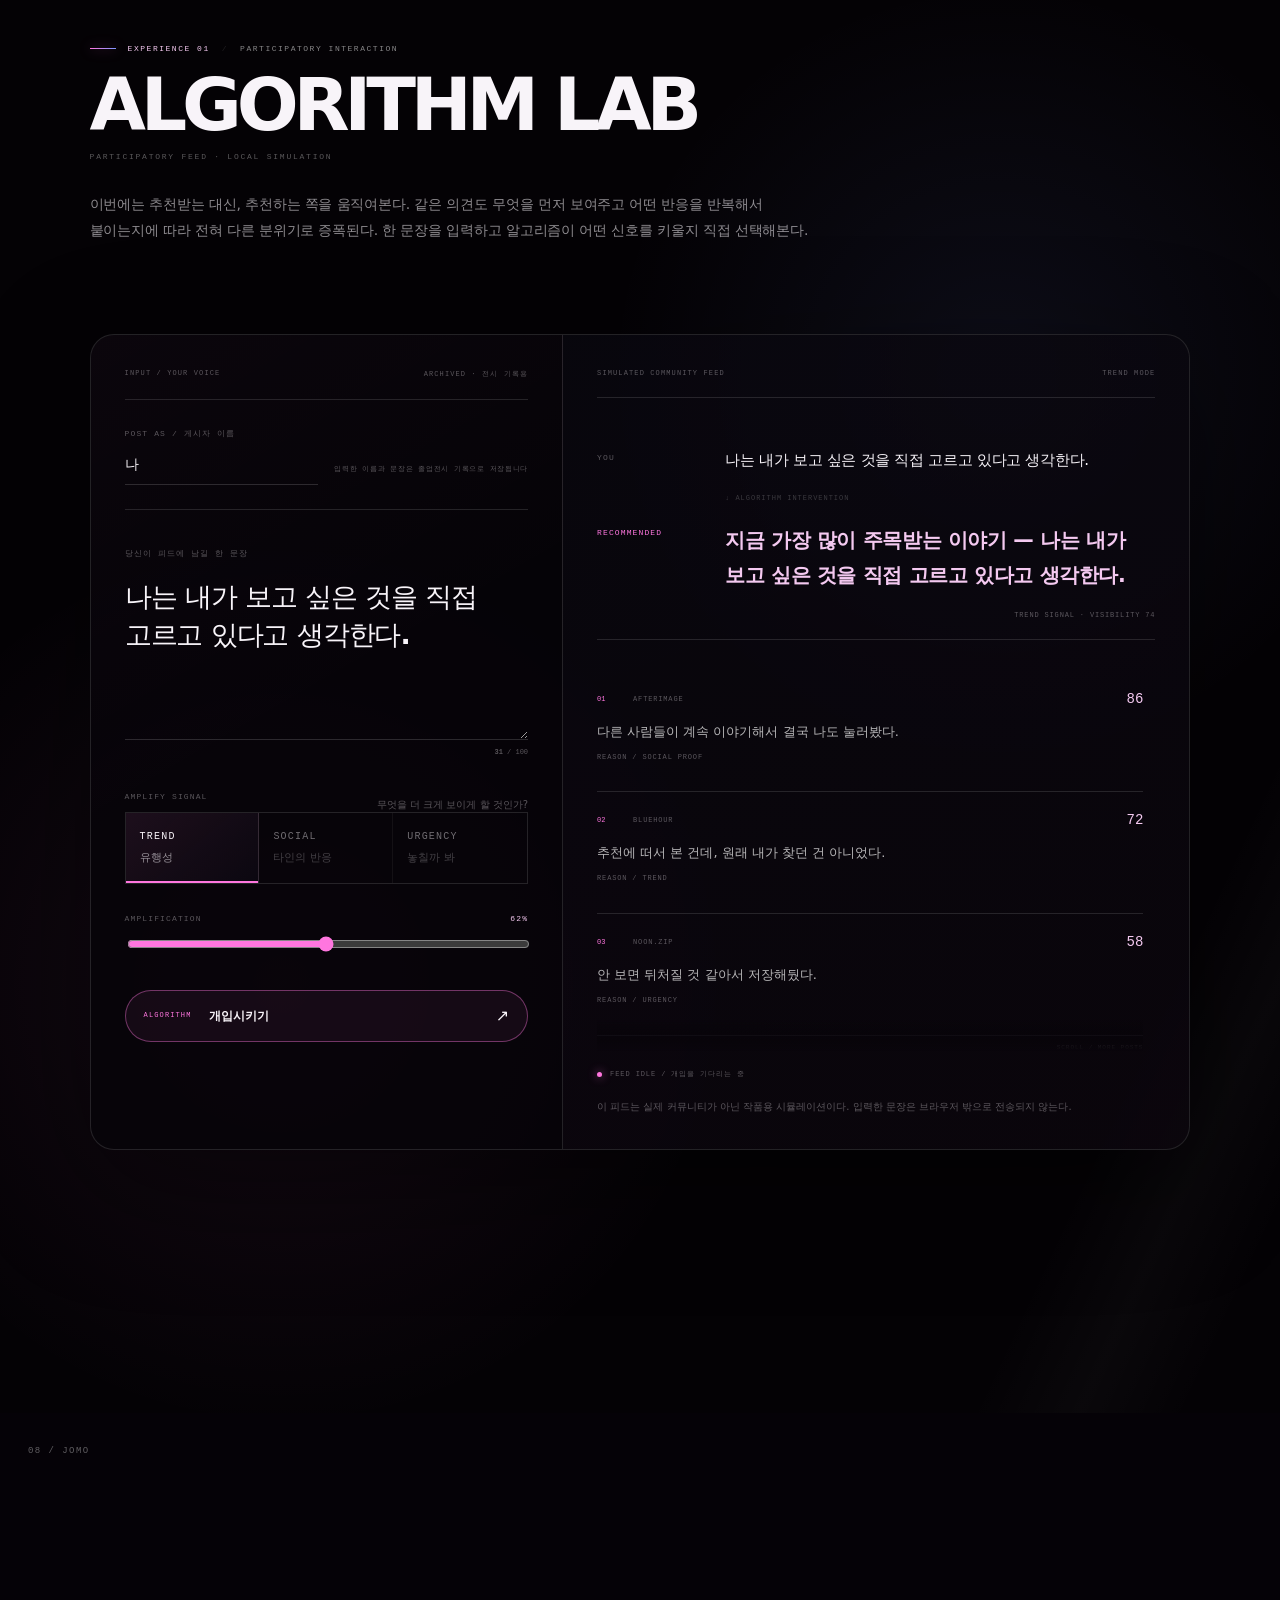
==== commit 537c5ff8: "Hwansang BGM with sound toggle" ====
--- a/hwansang/index.html
+++ b/hwansang/index.html
@@ -995,5 +995,31 @@
 if(u){a.href=u;a.target='_blank';a.rel='noopener';a.removeAttribute('aria-disabled');a.querySelector('small').textContent='YOUTUBE ↗';}
 else a.addEventListener('click',function(e){e.preventDefault();});})();
 </script>
+<button id="hsSound" type="button" aria-label="배경음 끄기" aria-pressed="true"><i></i><i></i><i></i><i></i></button>
+<style>
+#hsSound{position:fixed;z-index:120;right:14px;bottom:calc(14px + env(safe-area-inset-bottom));width:46px;height:46px;display:flex;align-items:center;justify-content:center;gap:3px;border-radius:50%;border:1px solid rgba(255,255,255,.3);background:rgba(10,6,12,.72);-webkit-backdrop-filter:blur(10px);backdrop-filter:blur(10px);cursor:pointer;-webkit-tap-highlight-color:transparent}
+#hsSound i{width:3px;height:14px;border-radius:2px;background:#ff76df;transform-origin:50% 100%;transform:scaleY(.3);transition:transform .3s}
+#hsSound.on i{animation:hsEq .9s ease-in-out infinite}
+#hsSound.on i:nth-child(2){animation-delay:-.3s}#hsSound.on i:nth-child(3){animation-delay:-.6s}#hsSound.on i:nth-child(4){animation-delay:-.15s}
+@keyframes hsEq{0%,100%{transform:scaleY(.3)}50%{transform:scaleY(1)}}
+@media (max-width:700px){#hsSound{width:38px;height:38px}}
+</style>
+<script>
+(function(){
+  var btn=document.getElementById('hsSound'),bgm=new Audio('assets/hwansang-bgm.mp3');
+  bgm.loop=true;bgm.volume=.35;bgm.preload='auto';
+  var KEY='hs_sound',enabled=true,playing=false;
+  try{enabled=localStorage.getItem(KEY)!=='off'}catch(e){}
+  function paint(){btn.classList.toggle('on',enabled&&playing);btn.setAttribute('aria-pressed',String(enabled));btn.setAttribute('aria-label',enabled?'배경음 끄기':'배경음 켜기');btn.title=enabled?'소리 끄기':'소리 켜기'}
+  function play(){if(!enabled)return;bgm.play().then(function(){playing=true;paint()}).catch(function(){playing=false;paint()})}
+  // 소리는 기본으로 켜짐: 브라우저가 막으면 첫 터치/클릭 때 시작
+  function unlock(e){if(e&&e.target&&e.target.closest&&e.target.closest('#hsSound'))return;play();if(playing)off()}
+  function off(){['pointerdown','touchstart','keydown'].forEach(function(t){removeEventListener(t,unlock,true)})}
+  ['pointerdown','touchstart','keydown'].forEach(function(t){addEventListener(t,unlock,true)});
+  btn.addEventListener('click',function(){enabled=!enabled;try{localStorage.setItem(KEY,enabled?'on':'off')}catch(e){}if(enabled)play();else{bgm.pause();playing=false}paint()});
+  document.addEventListener('visibilitychange',function(){if(document.hidden)bgm.pause();else if(enabled&&playing)bgm.play().catch(function(){})});
+  paint();play();
+})();
+</script>
 </body>
 </html>
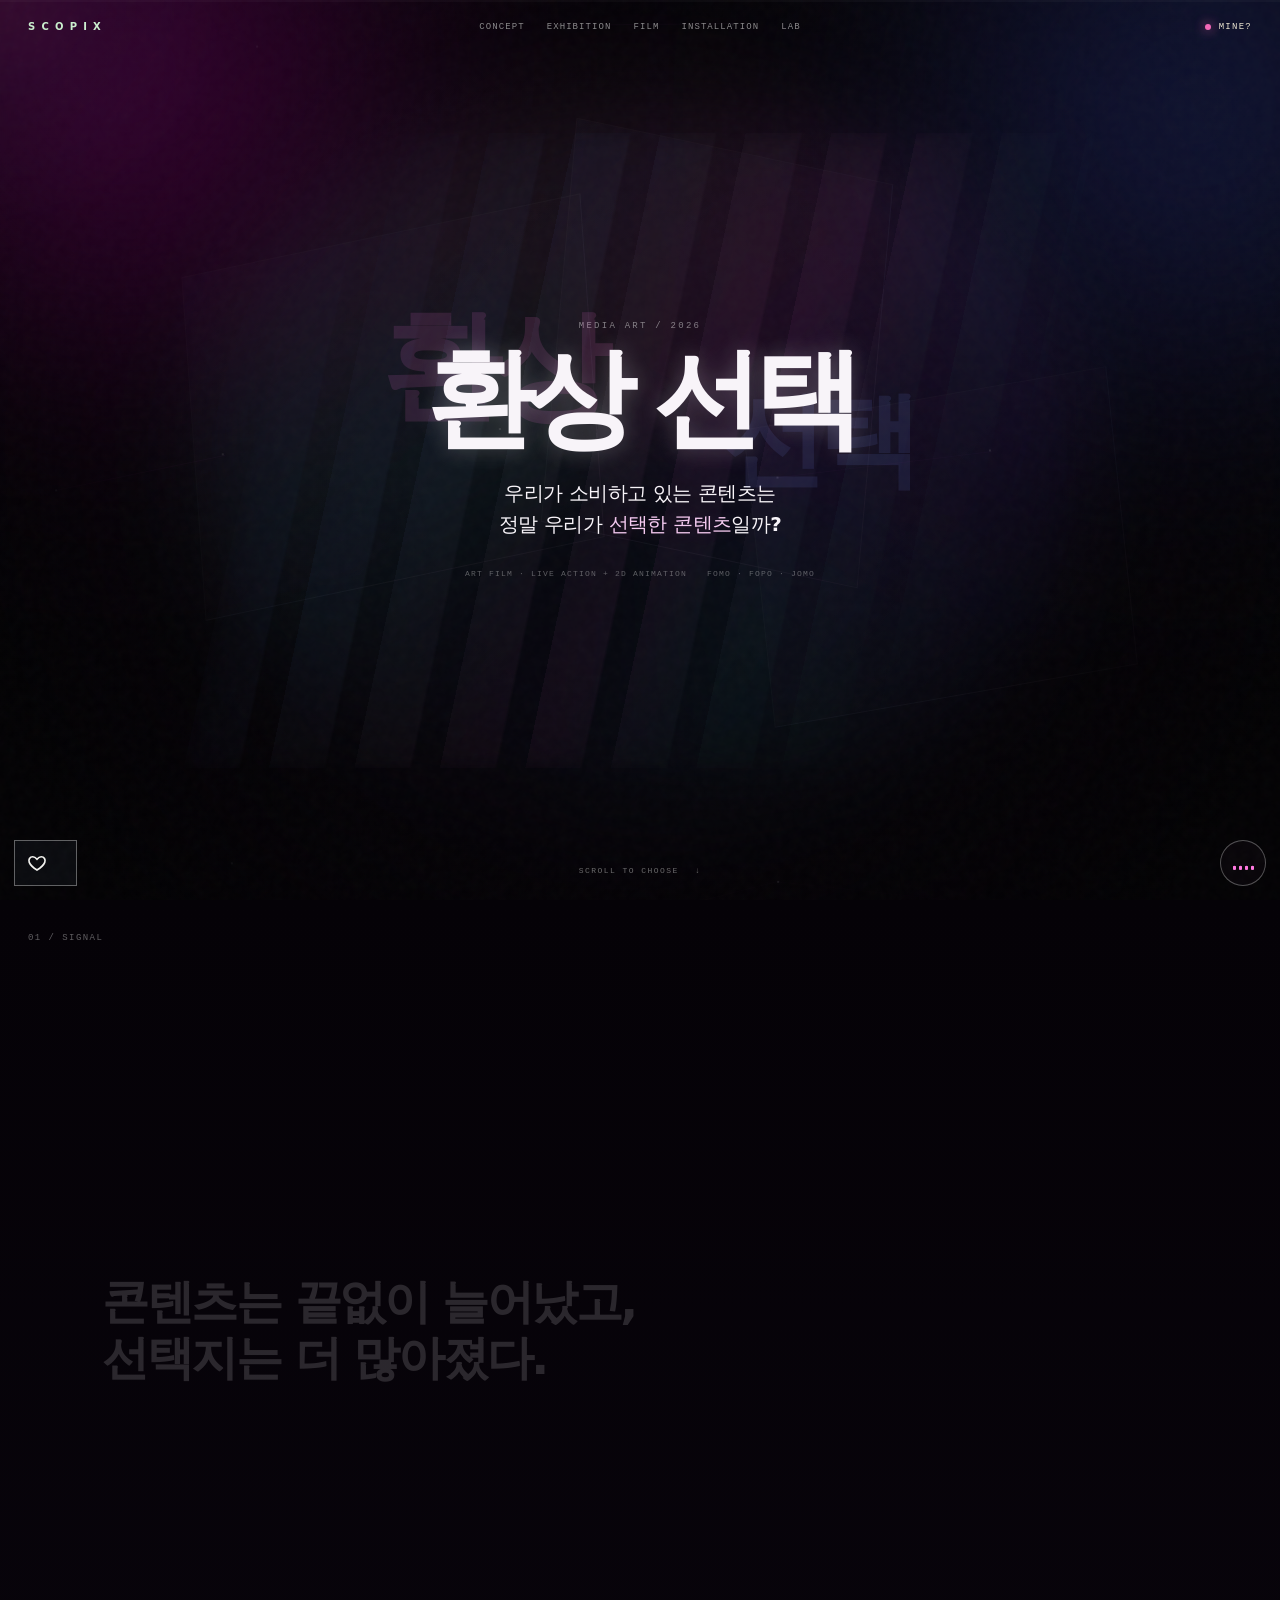
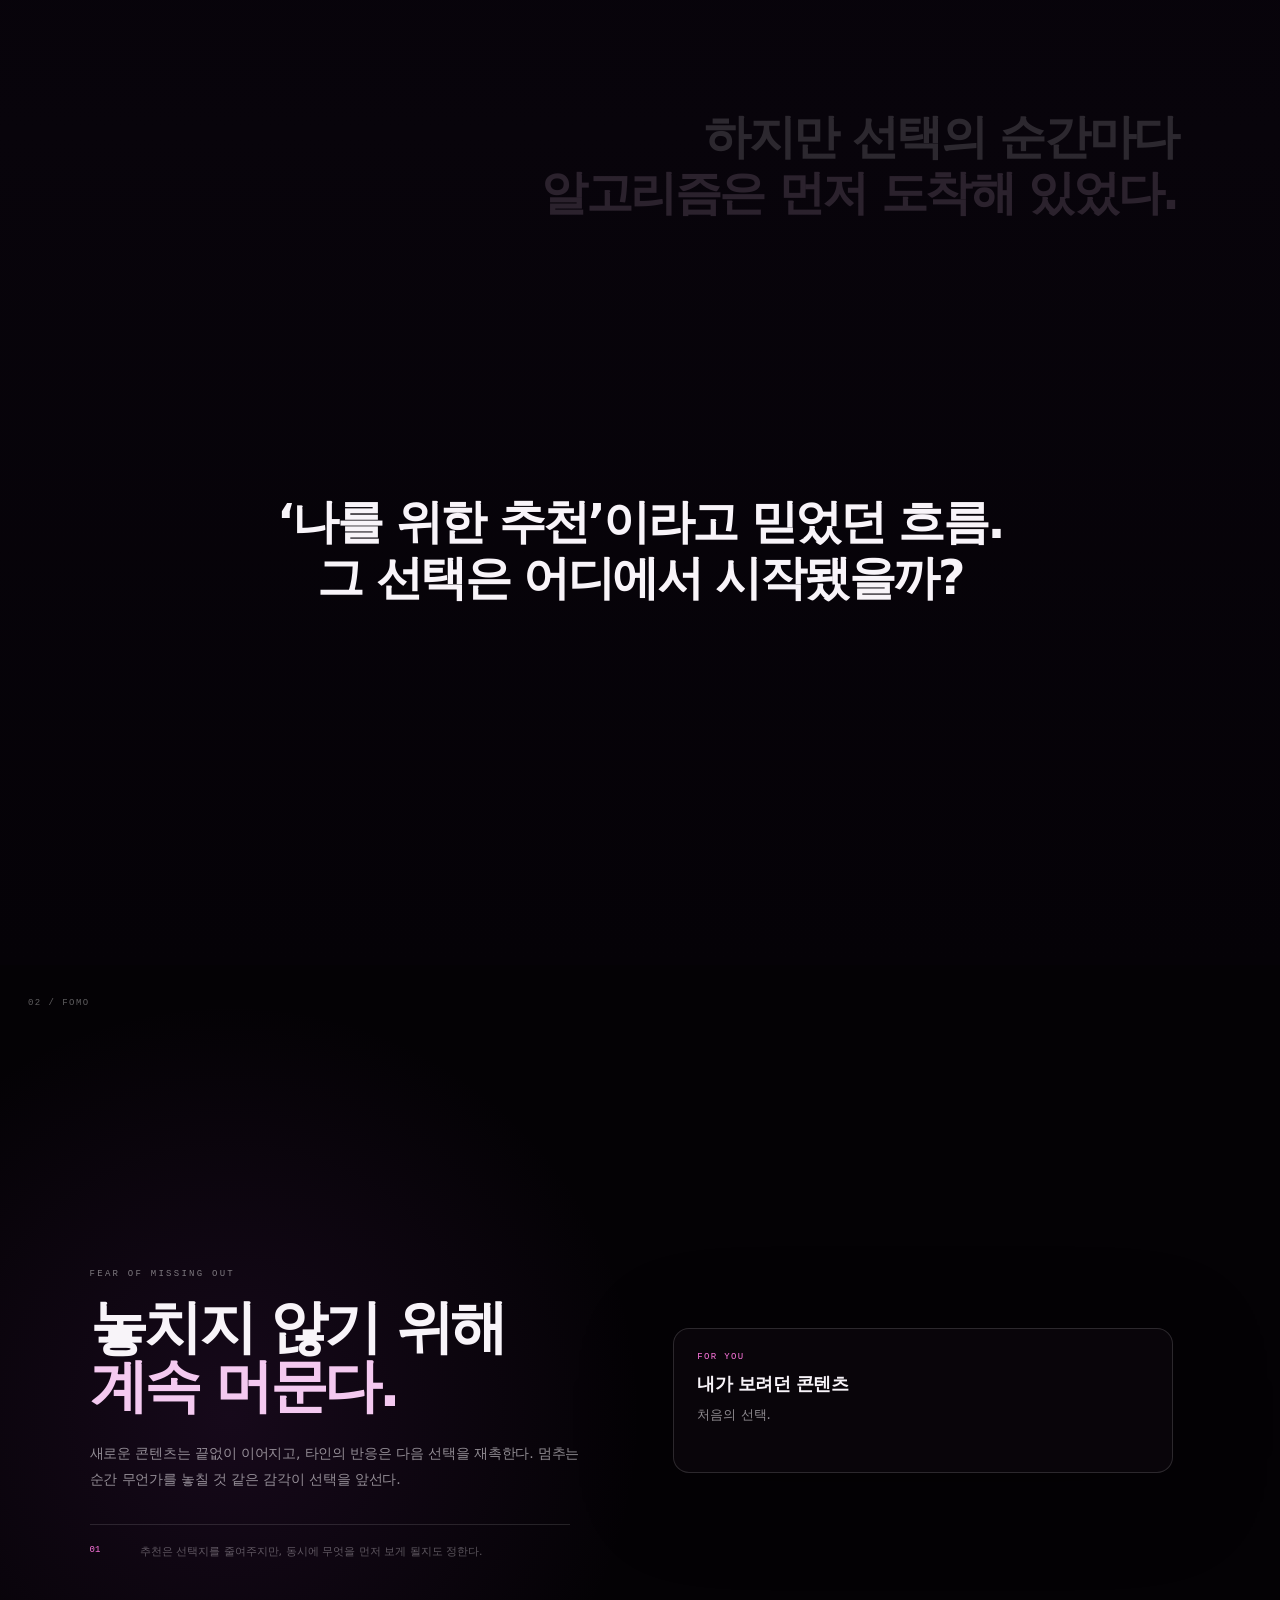
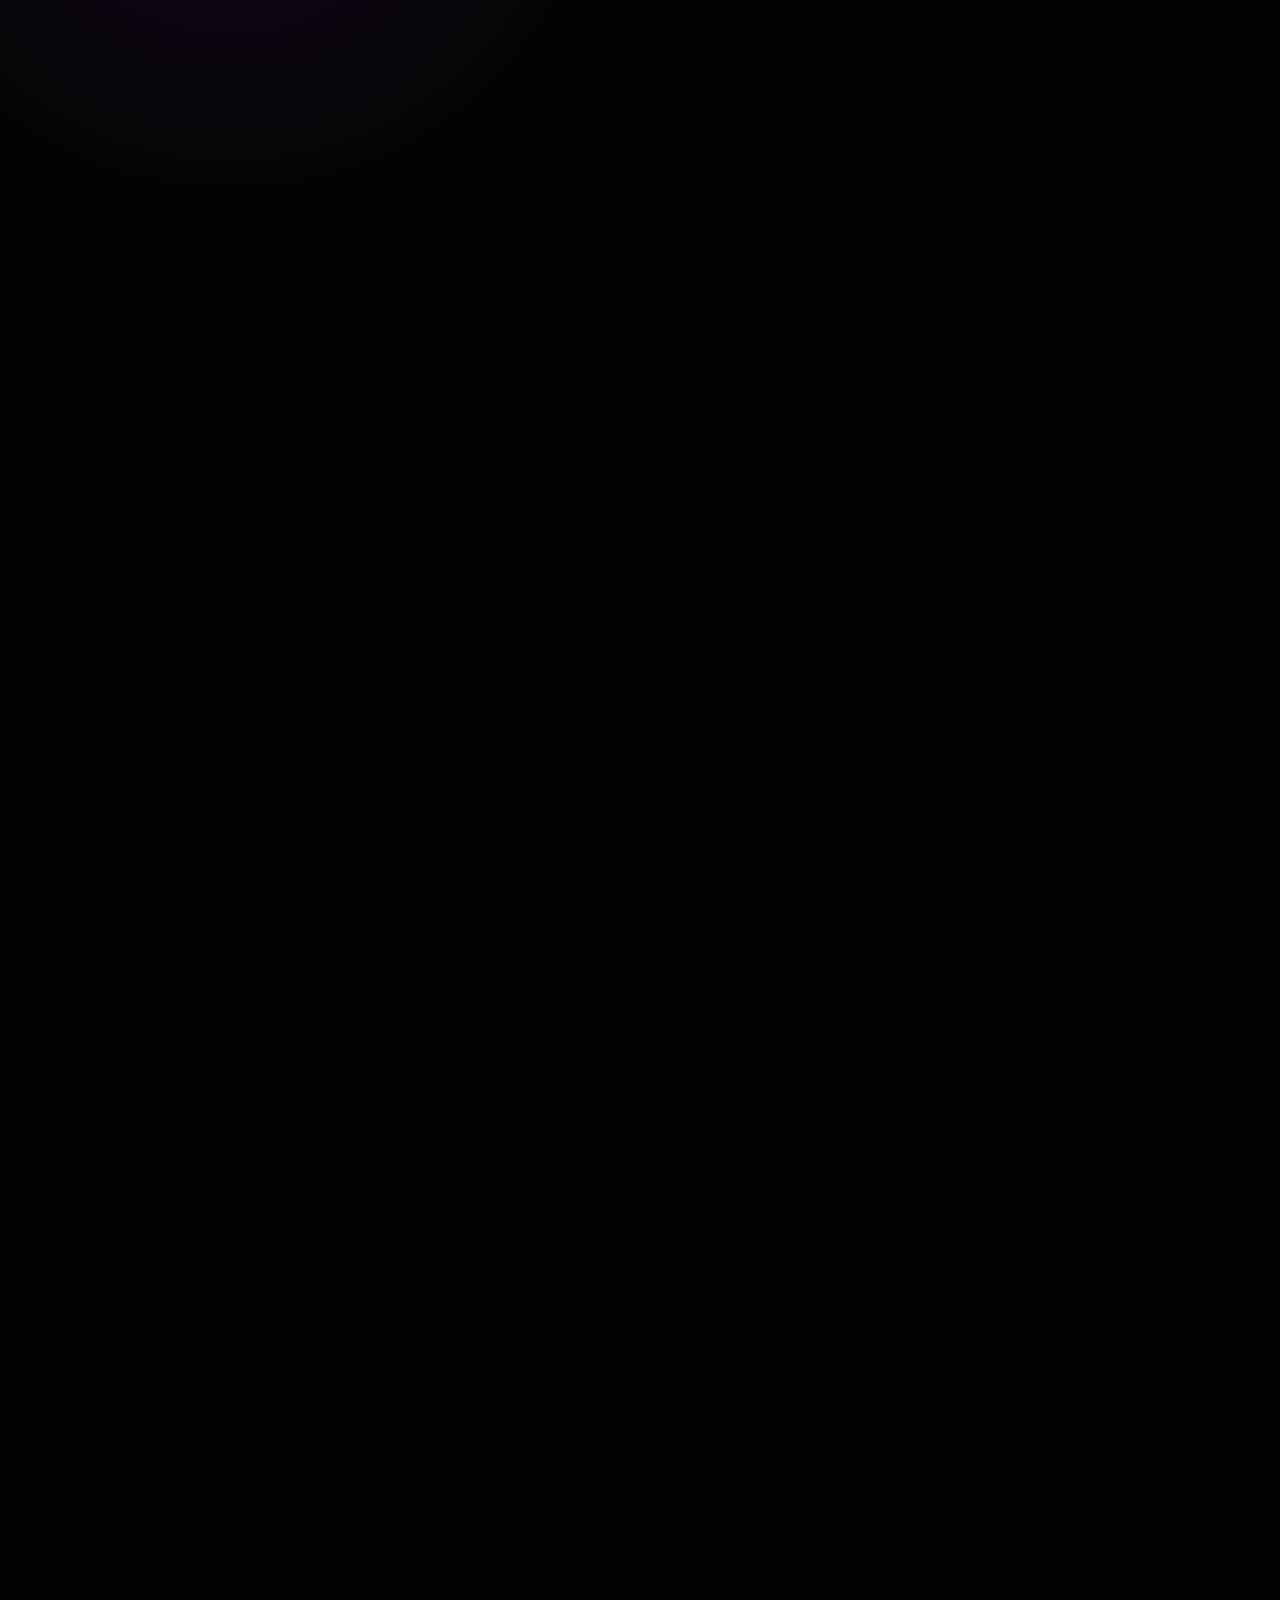
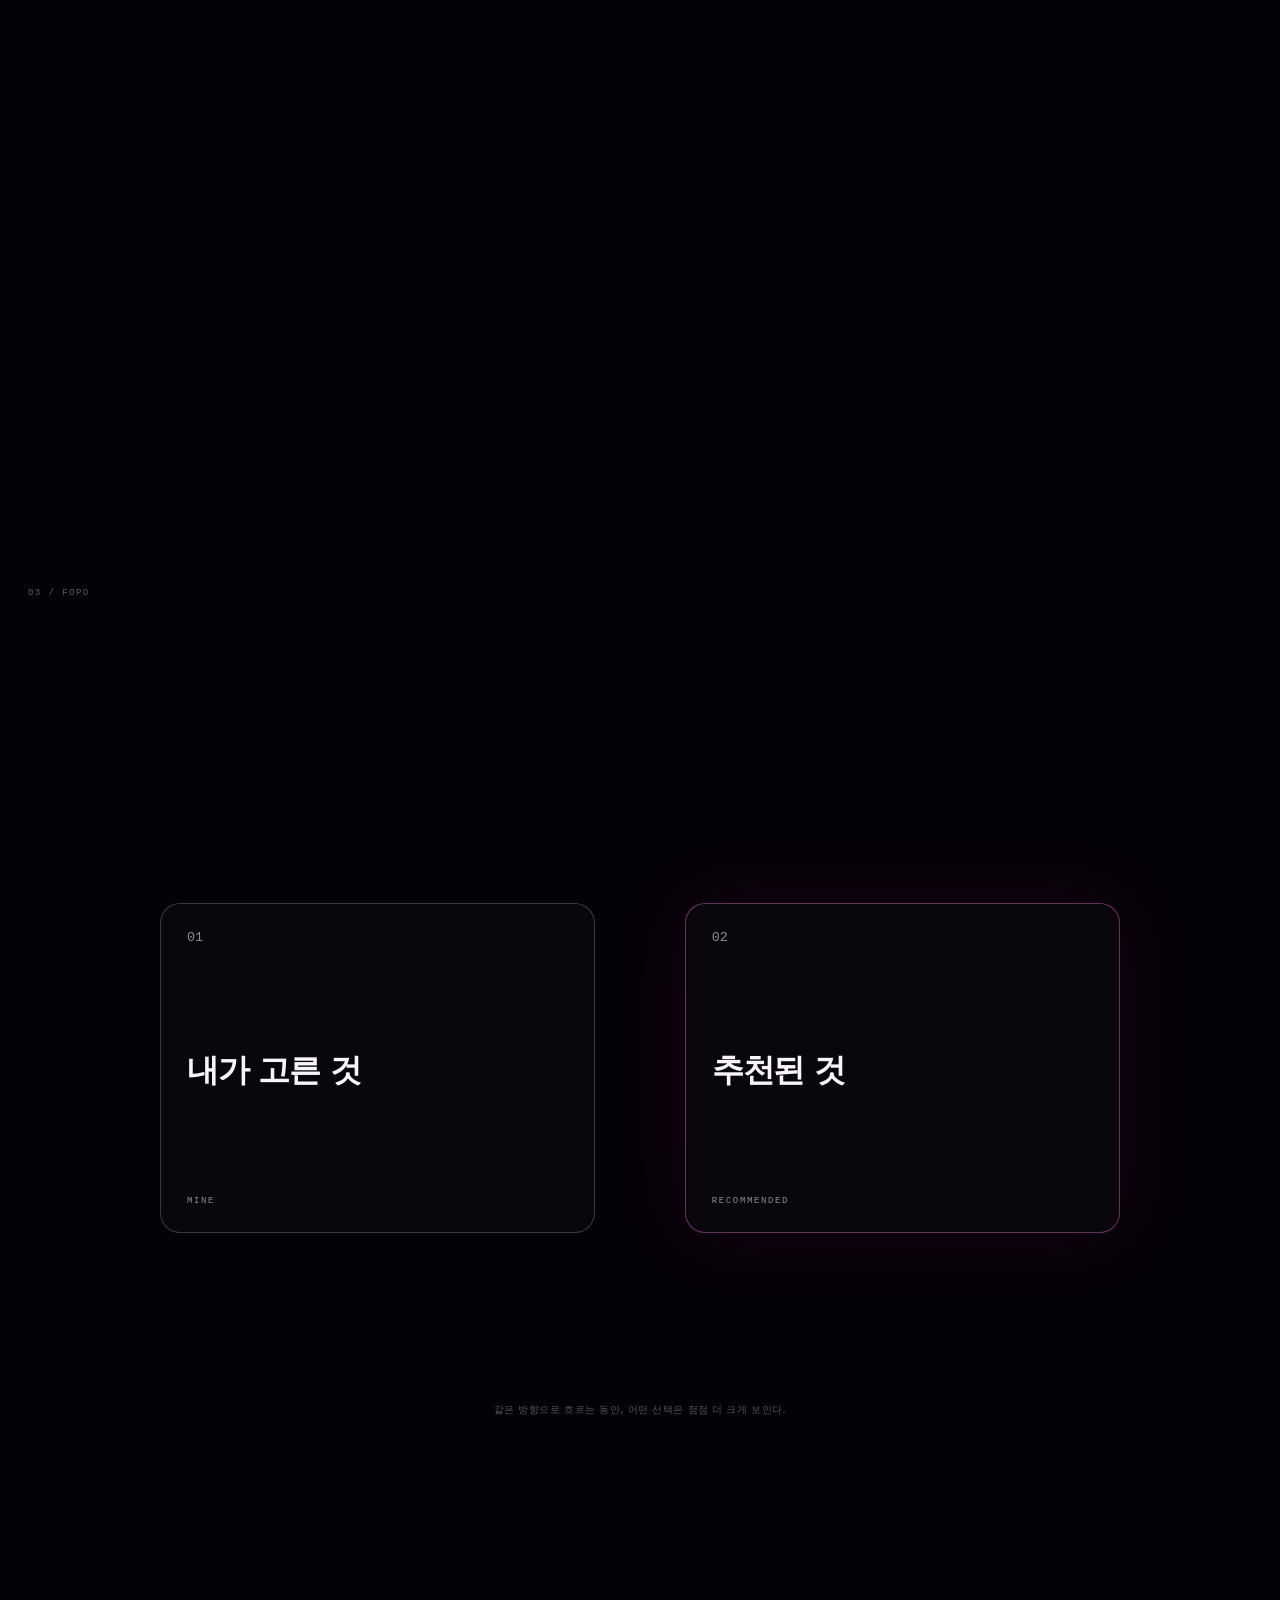
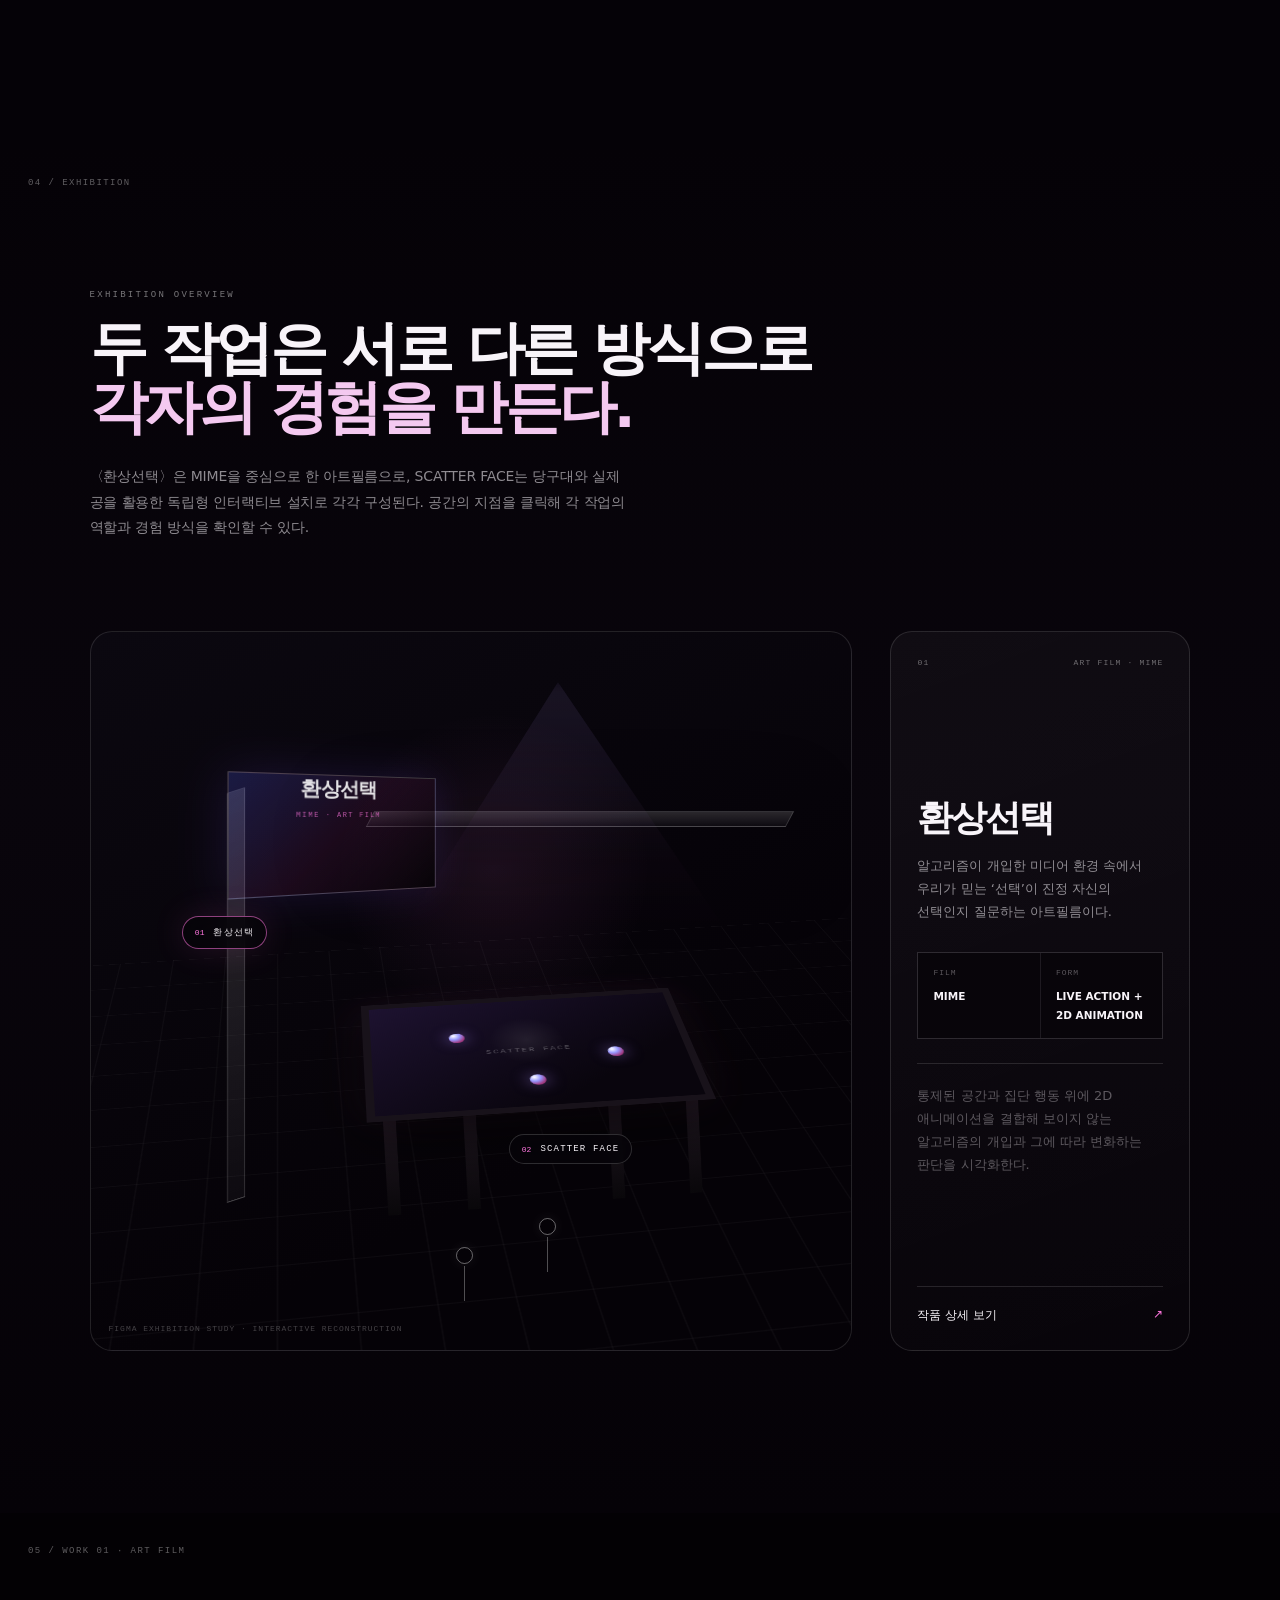
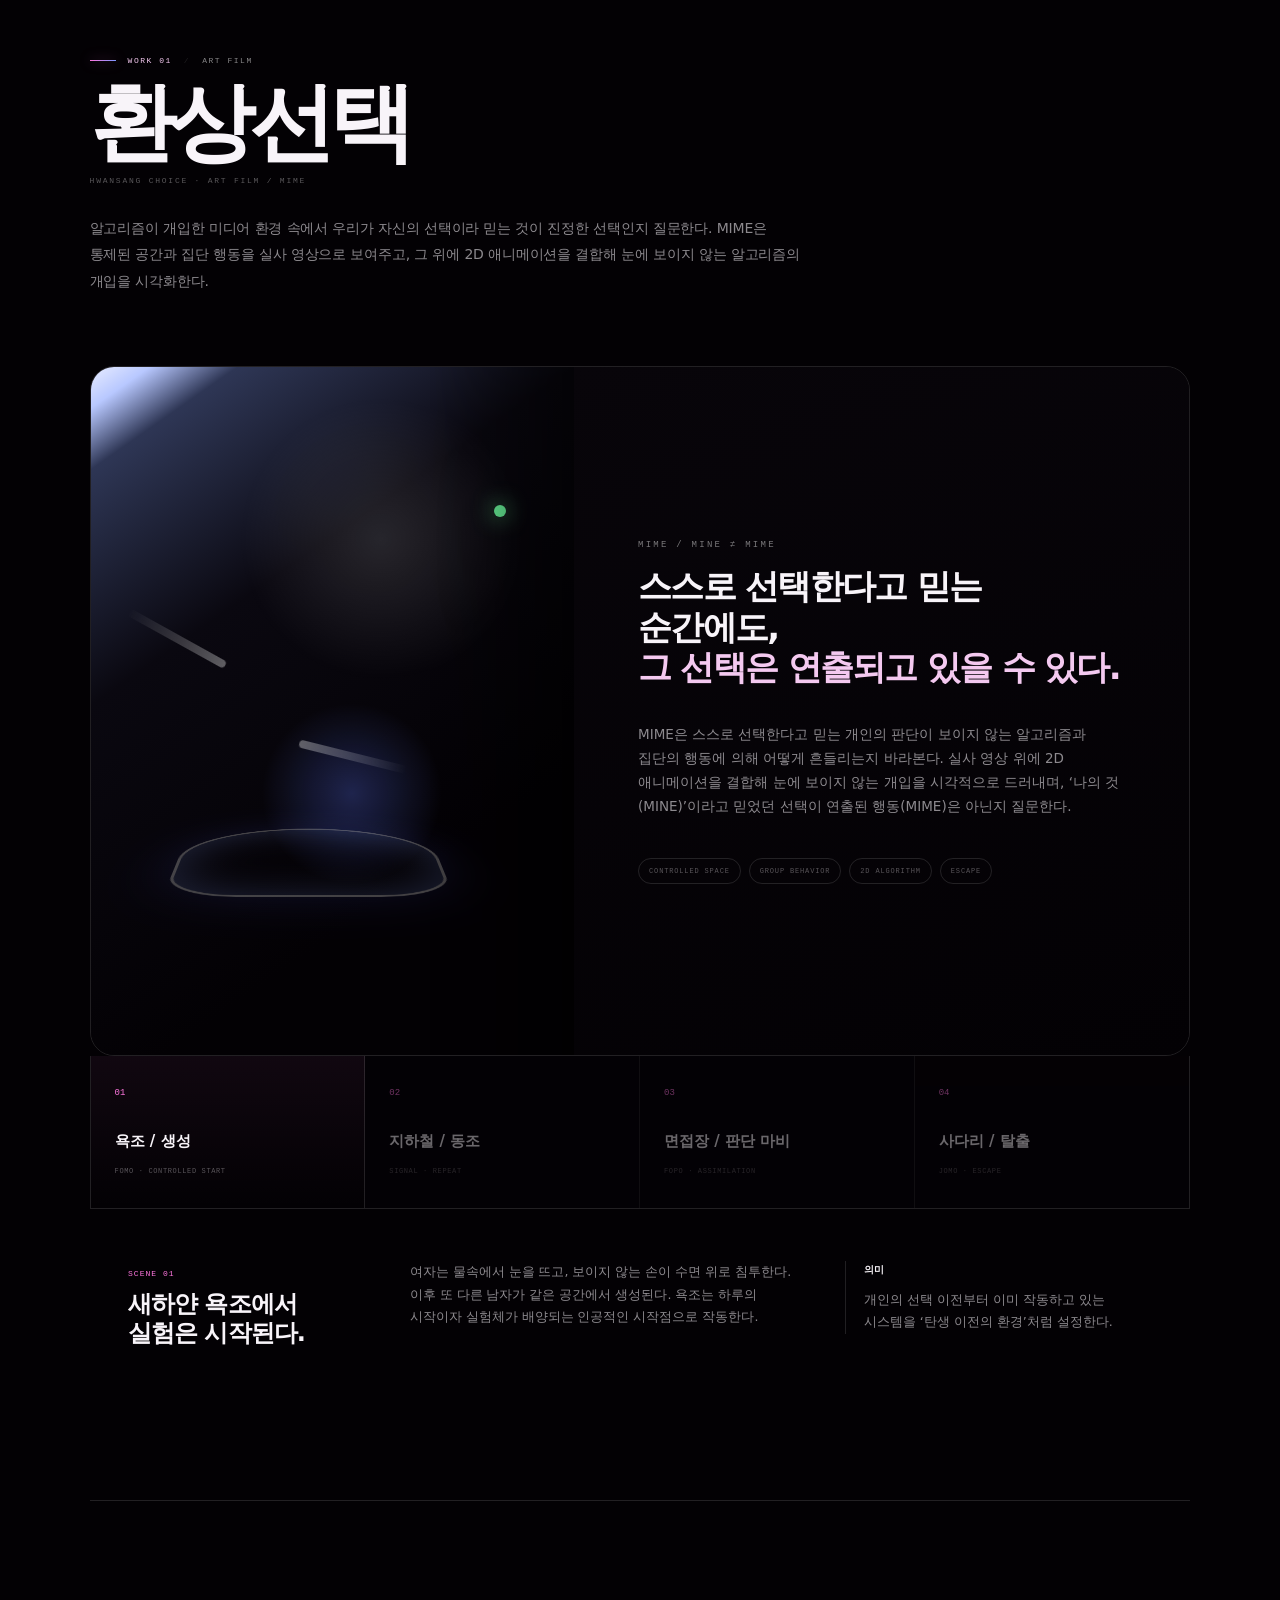
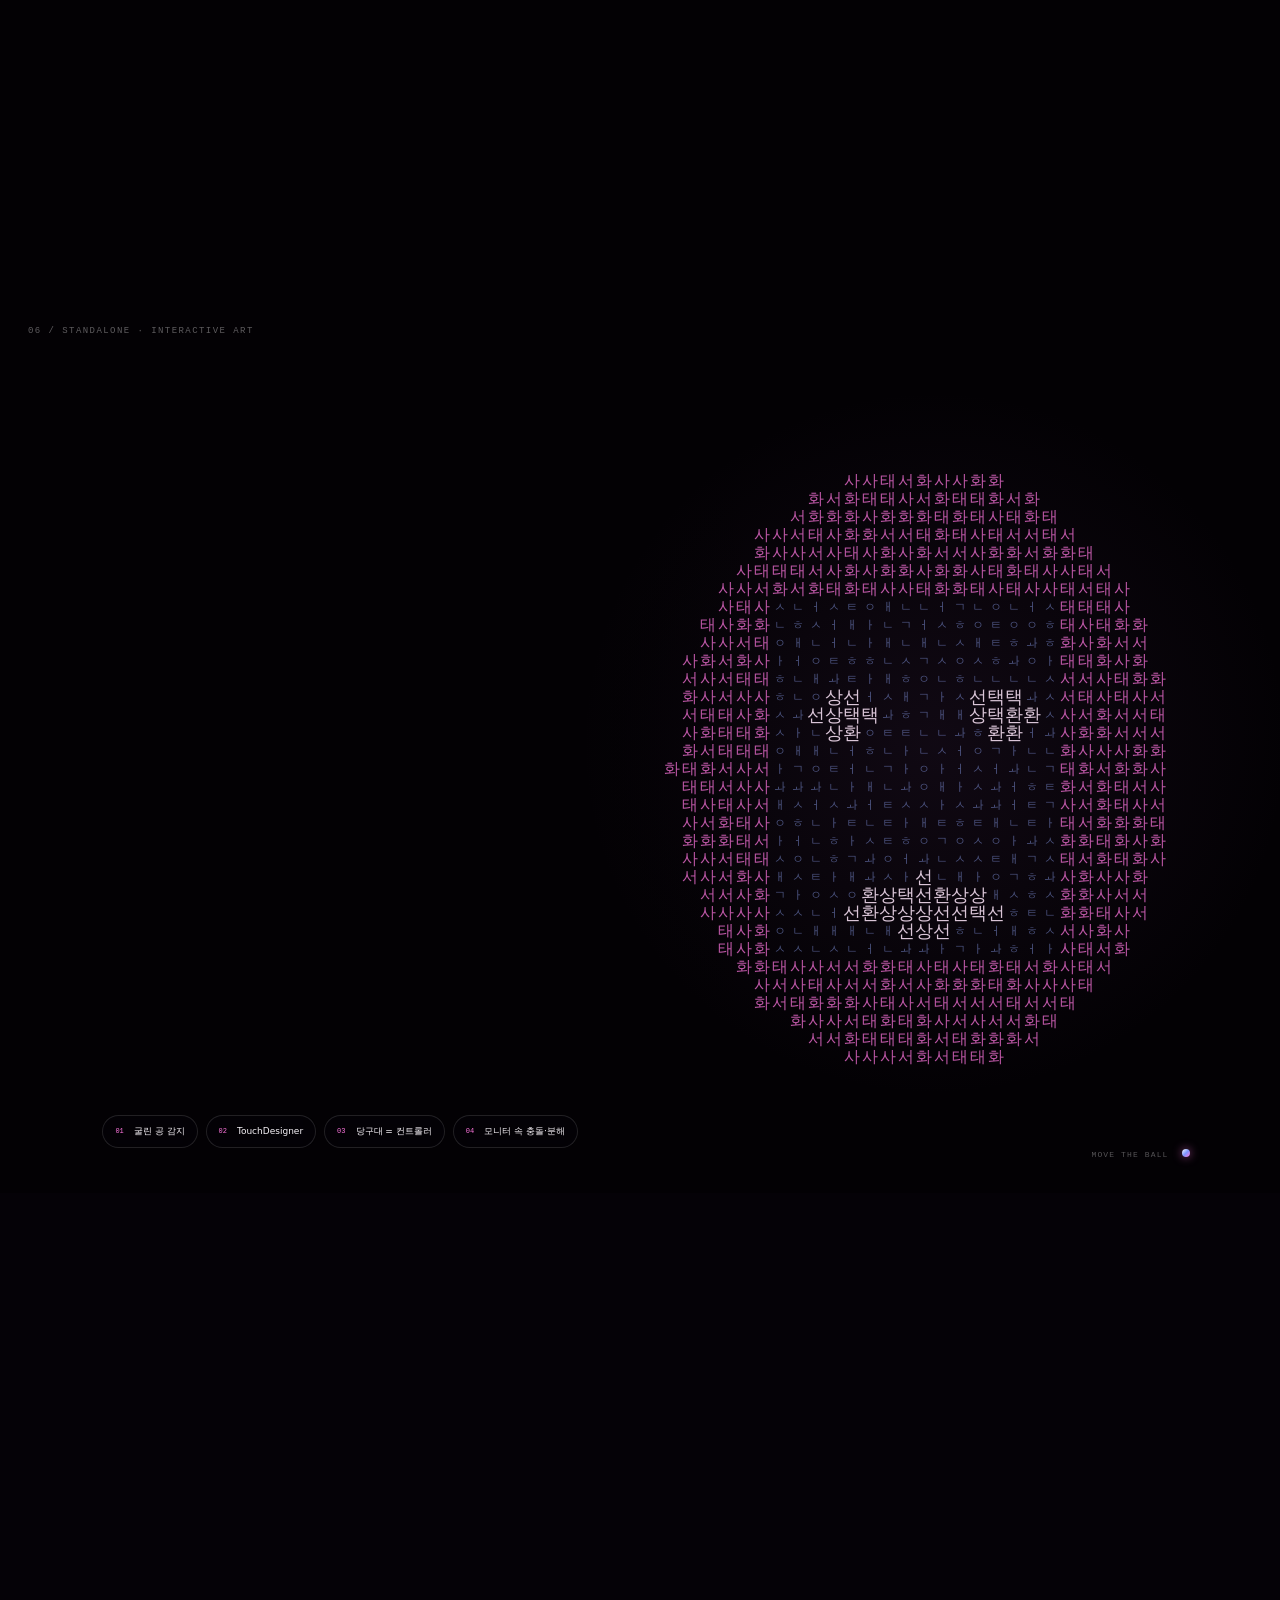
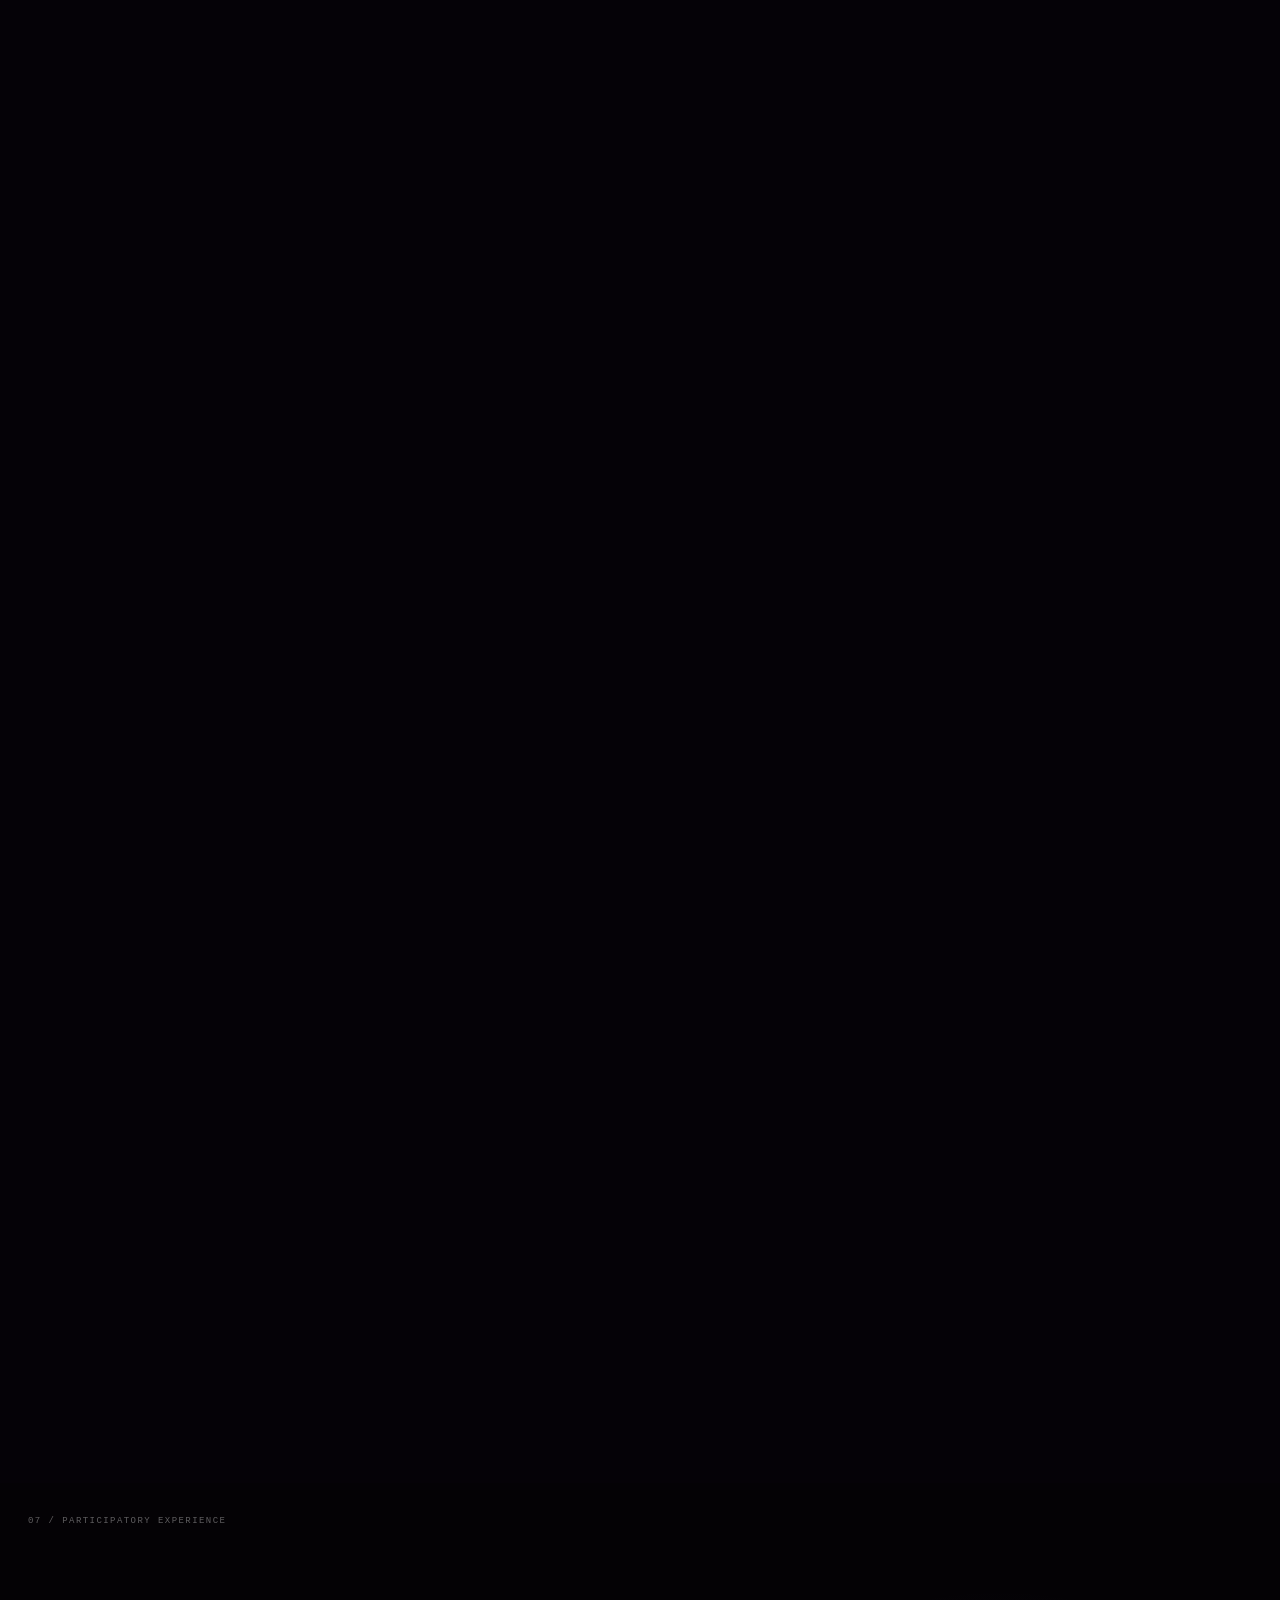
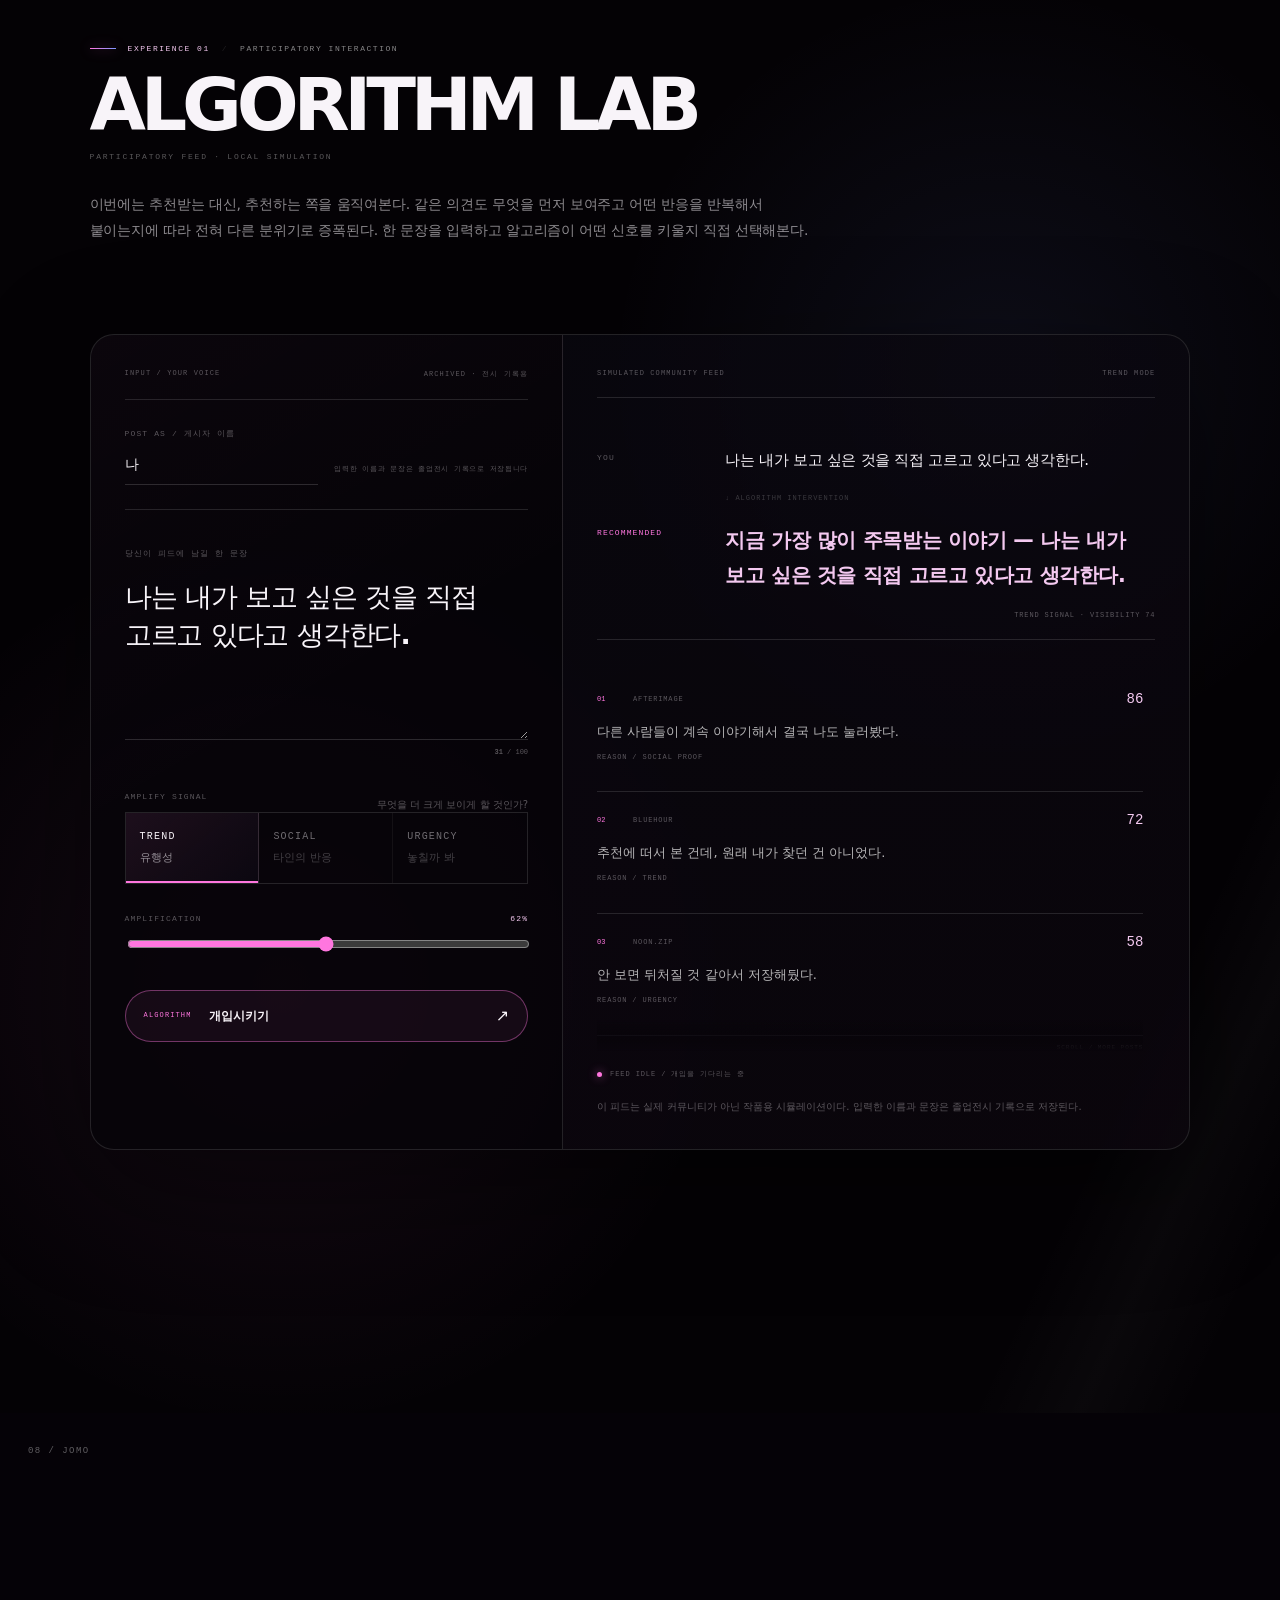
==== commit 9f1e3afd: "Records via Google Form + published sheet (shared guestbook, hearts)" ====
--- a/hwansang/index.html
+++ b/hwansang/index.html
@@ -724,7 +724,7 @@
               <article class="community-card"><div><span>03</span><small>NOON.ZIP</small><b>58</b></div><p>안 보면 뒤처질 것 같아서 저장해뒀다.</p><footer>REASON / URGENCY</footer></article>
             </div>
             <div class="stream-status" id="streamStatus"><i></i><span>FEED IDLE / 개입을 기다리는 중</span></div>
-            <p class="lab-disclaimer">이 피드는 실제 커뮤니티가 아닌 작품용 시뮬레이션이다. 입력한 문장은 브라우저 밖으로 전송되지 않는다.</p>
+            <p class="lab-disclaimer">이 피드는 실제 커뮤니티가 아닌 작품용 시뮬레이션이다. 입력한 이름과 문장은 졸업전시 기록으로 저장된다.</p>
           </div>
         </div>
       </div>
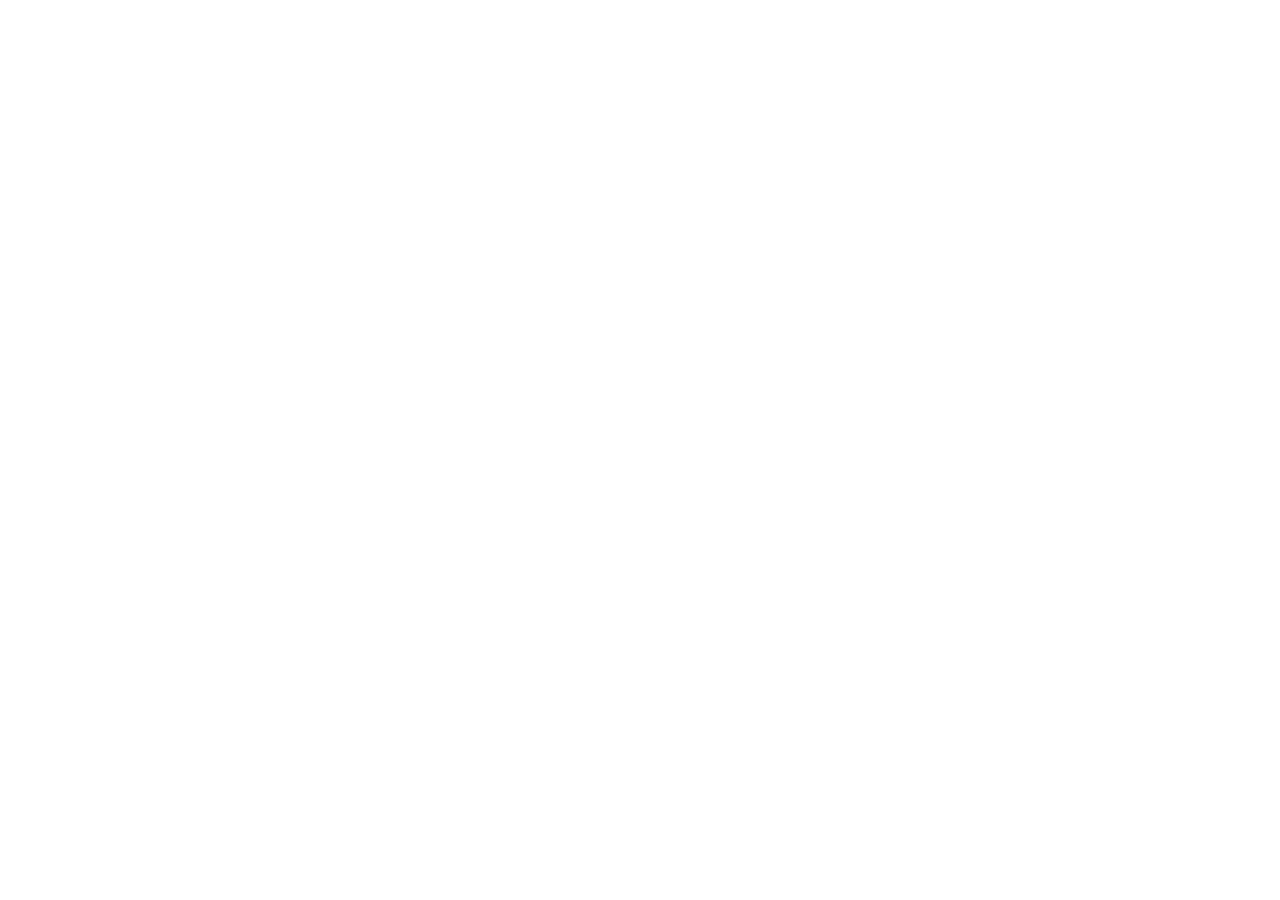
==== commit 76b59573: "환상선택 분리: 초대장 카드가 독립 사이트(hwanshangchoice)를 열도록, hwansang/ 은 이동 안내만 Co-Authored-By: Claude Opus 5.5 (1" ====
--- a/hwansang/index.html
+++ b/hwansang/index.html
@@ -1,1025 +1,14 @@
 <!doctype html>
 <html lang="ko">
 <head>
-  <meta charset="UTF-8" />
-  <meta name="viewport" content="width=device-width, initial-scale=1.0" />
-  <meta name="theme-color" content="#050207" />
-  <title>환상선택 — SCOPIX</title>
-  <style>
-:root{
-  --bg:#050207;--bg2:#09050c;--fg:#f8f4f9;--muted:rgba(248,244,249,.56);--muted2:rgba(248,244,249,.34);
-  --pink:#ff76df;--pink-soft:#f4c9f0;--blue:#7d96ff;--violet:#5c1762;--line:rgba(255,255,255,.12);--line2:rgba(255,255,255,.07);
-  --sans:Pretendard,"Apple SD Gothic Neo","Noto Sans KR","Malgun Gothic",system-ui,-apple-system,sans-serif;
-  --mono:"SFMono-Regular",Consolas,"Liberation Mono",Menlo,monospace;
-}
-*{box-sizing:border-box}html{scroll-behavior:smooth;background:var(--bg)}body{margin:0;background:var(--bg);color:var(--fg);font-family:var(--sans);overflow-x:hidden}button,a{font:inherit;color:inherit}button{border:0}::selection{background:var(--pink);color:#150415}.noise{position:fixed;inset:0;z-index:200;pointer-events:none;opacity:.052;background-image:url("data:image/svg+xml,%3Csvg viewBox='0 0 140 140' xmlns='http://www.w3.org/2000/svg'%3E%3Cfilter id='n'%3E%3CfeTurbulence type='fractalNoise' baseFrequency='.72' numOctaves='4' stitchTiles='stitch'/%3E%3C/filter%3E%3Crect width='100%25' height='100%25' filter='url(%23n)' opacity='.5'/%3E%3C/svg%3E");mix-blend-mode:screen}.cursor-light{position:fixed;z-index:2;width:38vw;height:38vw;border-radius:50%;pointer-events:none;transform:translate(-50%,-50%);background:radial-gradient(circle,rgba(255,119,223,.07),rgba(125,150,255,.025) 28%,transparent 68%);filter:blur(12px);mix-blend-mode:screen}.scroll-progress{position:fixed;inset:0 0 auto;height:2px;z-index:220;background:rgba(255,255,255,.03)}.scroll-progress span{display:block;height:100%;width:0;background:linear-gradient(90deg,var(--blue),var(--pink));box-shadow:0 0 14px rgba(255,118,223,.8)}
-.site-header{position:fixed;z-index:100;top:0;left:0;right:0;display:grid;grid-template-columns:1fr auto 1fr;align-items:center;padding:21px 28px;mix-blend-mode:difference;pointer-events:none}.brand{justify-self:start;text-decoration:none;letter-spacing:.62em;font-size:10px;font-weight:760;pointer-events:auto}.header-nav{display:flex;gap:22px;pointer-events:auto}.header-nav a{text-decoration:none;font-family:var(--mono);font-size:9px;letter-spacing:.12em;opacity:.56;transition:.2s}.header-nav a:hover{opacity:1}.state-readout{justify-self:end;font-family:var(--mono);font-size:9px;letter-spacing:.14em;display:flex;align-items:center;gap:8px}.state-readout .dot{width:6px;height:6px;border-radius:50%;background:var(--pink);box-shadow:0 0 12px var(--pink)}
-.scene{position:relative}.section-index{position:absolute;z-index:25;left:28px;top:34px;font:9px/1 var(--mono);letter-spacing:.16em;color:rgba(255,255,255,.36)}.small-kicker,.eyebrow{margin:0;font:9px/1.5 var(--mono);letter-spacing:.25em;color:rgba(255,255,255,.46)}.reveal{opacity:0;transform:translateY(24px);transition:opacity .85s ease,transform 1s cubic-bezier(.2,.75,.2,1)}.reveal.visible{opacity:1;transform:none}
-.hero{min-height:100vh;display:grid;place-items:center;overflow:hidden;isolation:isolate}.hero::after{content:"";position:absolute;inset:0;z-index:-1;background:radial-gradient(circle at 50% 49%,transparent 0 25%,rgba(0,0,0,.18) 52%,#020103 90%)}#wireCanvas{position:absolute;inset:0;width:100%;height:100%;opacity:.48;z-index:-2}.hero-glow{position:absolute;width:65vw;height:65vw;border-radius:50%;filter:blur(90px);opacity:.22;mix-blend-mode:screen}.hero-glow-a{left:-23vw;top:-27vw;background:radial-gradient(circle,#ff00dc,transparent 68%)}.hero-glow-b{right:-26vw;top:-24vw;background:radial-gradient(circle,#465fff,transparent 68%)}.hero-copy{width:min(1000px,88vw);text-align:center}.title-wrap{position:relative;display:inline-block;margin-top:18px}.title-wrap h1,.ghost{font-family:var(--sans);font-size:clamp(56px,8.5vw,128px);font-weight:880;line-height:.88;letter-spacing:-.085em}.title-wrap h1{margin:0;text-shadow:0 0 22px rgba(255,255,255,.25)}.title-wrap h1 em{font-style:normal;color:#ffeafd}.ghost{position:absolute;pointer-events:none}.ghost-a{left:-2.8vw;top:-3.7vh;color:rgba(255,118,223,.13);transform:scale(1.1)}.ghost-b{right:-5vw;bottom:-4.5vh;color:rgba(125,150,255,.11);transform:scale(.95)}.hero-question{margin:32px auto 0;max-width:640px;font-size:clamp(16px,1.55vw,22px);line-height:1.55;font-weight:560;letter-spacing:-.03em}.hero-meta{margin:28px auto 0;display:flex;justify-content:center;gap:20px;flex-wrap:wrap;font:8px/1.5 var(--mono);letter-spacing:.15em;color:rgba(255,255,255,.34)}.scroll-cue{position:absolute;bottom:25px;left:50%;transform:translateX(-50%);font:8px/1 var(--mono);letter-spacing:.18em;color:rgba(255,255,255,.4)}.scroll-cue span{margin-left:10px}
-/* Hero / spectrum facade */
-.spectral-facade{position:absolute;inset:7% 4%;z-index:-1;pointer-events:none;mix-blend-mode:screen;opacity:0;transform:scale(.94);transition:opacity 1.4s ease,transform 1.8s cubic-bezier(.2,.8,.2,1)}
-.hero.hero-awake .spectral-facade{opacity:.72;transform:scale(1)}
-.spectral-facade::before{content:"";position:absolute;inset:4% 12%;border-radius:50%;background:conic-gradient(from 210deg,rgba(74,113,255,.05),rgba(106,255,242,.16),rgba(255,255,255,.13),rgba(255,110,220,.2),rgba(108,74,255,.19),rgba(74,217,255,.12),rgba(74,113,255,.05));filter:blur(48px) saturate(1.25);opacity:.58;animation:spectrumBreathe 8.4s ease-in-out infinite alternate}
-.spectral-facade::after{content:"";position:absolute;inset:9% 17%;background:linear-gradient(112deg,transparent 5%,rgba(112,150,255,.18) 27%,rgba(244,235,255,.12) 42%,rgba(255,112,220,.2) 58%,rgba(104,255,231,.1) 72%,transparent 92%);mask-image:repeating-linear-gradient(90deg,#000 0 7%,transparent 7.4% 11%);-webkit-mask-image:repeating-linear-gradient(90deg,#000 0 7%,transparent 7.4% 11%);filter:blur(10px);opacity:.32;transform:skewX(-12deg);animation:facadeShift 11s ease-in-out infinite alternate}
-.spectral-facade i{position:absolute;display:block;border:1px solid rgba(255,255,255,.07);background:linear-gradient(135deg,rgba(125,150,255,.06),rgba(255,118,223,.035),transparent 72%);box-shadow:inset 0 0 42px rgba(255,255,255,.015);transform:skewY(-8deg) rotate(-4deg);opacity:.55}
-.spectral-facade i:nth-child(1){width:34%;height:45%;left:12%;top:22%}.spectral-facade i:nth-child(2){width:27%;height:53%;left:43%;top:11%;transform:skewY(7deg) rotate(5deg)}.spectral-facade i:nth-child(3){width:31%;height:39%;right:9%;bottom:18%;transform:skewY(-4deg) rotate(-6deg)}
-.title-wrap h1{display:flex;justify-content:center;align-items:baseline;gap:.01em;position:relative;z-index:2}
-.title-char{display:inline-block;will-change:transform,filter,text-shadow}.title-char.gap{width:.22em}
-.hero-copy.visible .title-char{animation:titleFloat var(--float-dur,5.8s) ease-in-out var(--float-delay,0s) infinite alternate}
-.hero-copy.visible .title-char:nth-child(1){--float-delay:.04s;--float-dur:5.4s}.hero-copy.visible .title-char:nth-child(2){--float-delay:.32s;--float-dur:6.1s}.hero-copy.visible .title-char:nth-child(4){--float-delay:.62s;--float-dur:5.7s}.hero-copy.visible .title-char:nth-child(5){--float-delay:.9s;--float-dur:6.4s}
-.hero-copy.visible .ghost-a{animation:ghostDrift 7.2s ease-in-out .2s infinite alternate}.hero-copy.visible .ghost-b{animation:ghostDriftB 8.1s ease-in-out .8s infinite alternate}
-@keyframes titleFloat{0%{transform:translate3d(0,2px,0) rotate(-.2deg);filter:brightness(.96);text-shadow:0 0 14px rgba(255,255,255,.14)}48%{filter:brightness(1.08);text-shadow:0 0 24px rgba(255,255,255,.28),0 0 50px rgba(255,118,223,.09)}100%{transform:translate3d(0,-8px,0) rotate(.25deg);filter:brightness(1.02);text-shadow:0 0 20px rgba(150,170,255,.23),0 0 58px rgba(255,118,223,.12)}}
-@keyframes spectrumBreathe{0%{opacity:.28;transform:scale(.94) rotate(-4deg)}45%{opacity:.72}100%{opacity:.44;transform:scale(1.09) rotate(7deg)}}
-@keyframes facadeShift{0%{opacity:.16;transform:translateX(-3%) skewX(-12deg)}55%{opacity:.42}100%{opacity:.24;transform:translateX(5%) skewX(-6deg)}}
-@keyframes ghostDrift{0%{transform:scale(1.1) translate3d(-4px,5px,0);opacity:.45}100%{transform:scale(1.1) translate3d(8px,-9px,0);opacity:.9}}
-@keyframes ghostDriftB{0%{transform:scale(.95) translate3d(3px,-2px,0);opacity:.4}100%{transform:scale(.95) translate3d(-10px,10px,0);opacity:.85}}
-
-.manifesto{min-height:185vh;padding:18vh 8vw;background:linear-gradient(#050207,#08040b 50%,#050207)}.manifesto-grid{min-height:145vh;display:grid;grid-template-rows:repeat(3,1fr);align-items:center}.manifesto-line{margin:0;width:min(780px,80vw);font-size:clamp(27px,3.7vw,54px);line-height:1.18;letter-spacing:-.052em;font-weight:650;opacity:.15;transform:translateY(50px);transition:opacity .7s,transform .9s cubic-bezier(.2,.7,.2,1)}.manifesto-line.active{opacity:1;transform:none}.manifesto-line.align-right{margin-left:auto;text-align:right}.manifesto-line.center{margin-inline:auto;text-align:center}.manifesto-line strong{color:var(--pink-soft);font-weight:680}
-.fomo,.fopo,.scatter{height:310vh}.sticky-stage{position:sticky;top:0;min-height:100vh;overflow:hidden}.fomo-stage{background:radial-gradient(circle at 18% 50%,rgba(114,44,133,.17),transparent 36%),#040205;display:grid;grid-template-columns:.95fr 1.05fr;align-items:center;gap:5vw;padding:10vh 7vw}.fomo-copy h2,.choice-copy h2,.scatter-copy h2,.exhibition-head h2,.films-head h2,.system-copy h2{font-size:clamp(36px,4.5vw,64px);line-height:1.04;letter-spacing:-.06em;margin:16px 0 24px;font-weight:760}
-.major-work-label{display:inline-flex;align-items:center;gap:10px;margin-bottom:10px;font:8px var(--mono);letter-spacing:.18em;color:rgba(255,255,255,.38)}.major-work-label::before{content:"";width:18px;height:1px;background:var(--pink);box-shadow:0 0 10px rgba(255,118,223,.6)}
-.scatter-copy h2.scatter-title{font-size:clamp(52px,7vw,98px);line-height:.92;letter-spacing:-.072em;margin:14px 0 28px;font-weight:820}.scatter-statement{font-size:clamp(27px,3.15vw,46px);line-height:1.12;letter-spacing:-.052em;margin:0 0 26px;font-weight:650;max-width:760px}.scatter-statement .accent-line{color:var(--pink-soft)}.scatter-description{max-width:620px!important}
-.fomo-copy h2 span,.choice-copy h2 span,.scatter-copy .accent-line,.exhibition-head h2 span,.films-head h2 span,.system-copy h2 span{color:var(--pink-soft)}.fomo-copy>p:last-of-type,.choice-copy>p,.scatter-copy>p:last-child,.exhibition-head>p:last-child,.system-copy>p:last-child{max-width:540px;color:var(--muted);line-height:1.82;font-size:14px;letter-spacing:-.012em}.micro-note{margin-top:32px;padding-top:18px;border-top:1px solid var(--line);display:grid;grid-template-columns:32px 1fr;gap:18px;max-width:480px;color:var(--muted2);font-size:11px;line-height:1.7}.micro-note span{font-family:var(--mono);color:var(--pink);font-size:9px}.micro-note p{margin:0}.feed{position:relative;height:69vh;perspective:1000px}.feed-card{position:absolute;width:min(500px,41vw);min-height:145px;border:1px solid rgba(255,255,255,.14);background:rgba(11,7,13,.82);backdrop-filter:blur(14px);border-radius:16px;padding:23px;display:flex;flex-direction:column;gap:10px;box-shadow:0 18px 90px rgba(0,0,0,.35)}.feed-card b{font-size:18px;letter-spacing:-.03em}.feed-card small,.feed-card span{color:var(--muted)}.feed-card .badge{color:var(--pink);font:9px var(--mono);letter-spacing:.15em}.feed-card.primary{top:36%;left:5%;z-index:1}.feed-card.rec{opacity:0;transform:translate3d(80px,120px,-50px) rotate(6deg) scale(.88)}.r1{top:4%;left:16%;z-index:2}.r2{top:24%;left:-7%;z-index:3}.r3{top:49%;left:20%;z-index:4}.r4{top:67%;left:-1%;z-index:5}
-.choice-stage{background:#050207;display:flex;flex-direction:column;justify-content:center;padding:9vh 7vw}.choice-copy{position:absolute;left:7vw;top:12vh;z-index:5;max-width:620px}.choice-copy h2{font-size:clamp(34px,4.1vw,60px)}.choice-copy>p{max-width:470px}.choice-field{position:absolute;inset:0;display:flex;align-items:center;justify-content:center;gap:7vw;padding-top:14vh}.choice{width:min(34vw,500px);aspect-ratio:1.32;border:1px solid rgba(255,255,255,.2);border-radius:20px;background:rgba(255,255,255,.024);display:flex;flex-direction:column;align-items:flex-start;justify-content:space-between;padding:26px;cursor:pointer;position:relative;overflow:hidden;transition:box-shadow .2s,border-color .2s}.choice::after{content:"";position:absolute;inset:auto -20% -55% -20%;height:80%;background:radial-gradient(circle,rgba(255,118,223,.2),transparent 68%);opacity:0;transition:.3s}.choice:hover::after{opacity:1}.choice small{font-family:var(--mono);color:var(--muted)}.choice strong{font-size:clamp(23px,2.5vw,40px);letter-spacing:-.04em}.choice span{font:9px var(--mono);letter-spacing:.18em;color:var(--muted)}.choice.recommended{border-color:rgba(255,118,223,.38);box-shadow:0 0 80px rgba(255,0,214,.08)}.algorithm-hand{position:absolute;color:var(--pink);font:9px var(--mono);letter-spacing:.18em;opacity:0;white-space:nowrap}.choice-caption{position:absolute;bottom:28px;left:50%;transform:translateX(-50%);width:90%;text-align:center;color:rgba(255,255,255,.33);font-size:10px;letter-spacing:.05em}
-.exhibition{min-height:150vh;padding:16vh 7vw 18vh;background:linear-gradient(180deg,#050207,#09050c 48%,#050207)}.exhibition-head{max-width:780px;margin-bottom:10vh}.exhibition-head h2{margin-bottom:26px}.exhibition-layout{display:grid;grid-template-columns:minmax(0,1.5fr) minmax(300px,.5fr);gap:3vw;align-items:stretch}.overview-stage{position:relative;min-height:720px;border:1px solid var(--line);border-radius:22px;overflow:hidden;background:radial-gradient(circle at 53% 33%,rgba(255,118,223,.08),transparent 25%),linear-gradient(155deg,#0b0810,#050207 70%);perspective:1200px;transform-style:preserve-3d;transition:transform .25s ease}.overview-grid{position:absolute;inset:-25%;background-image:linear-gradient(rgba(255,255,255,.055) 1px,transparent 1px),linear-gradient(90deg,rgba(255,255,255,.055) 1px,transparent 1px);background-size:54px 54px;transform:rotateX(61deg) rotateZ(-8deg) translateY(40%);transform-origin:center;opacity:.55}.wall{position:absolute;background:linear-gradient(180deg,rgba(255,255,255,.14),rgba(255,255,255,.03));border:1px solid rgba(255,255,255,.15);box-shadow:0 20px 80px rgba(0,0,0,.5)}.wall-a{width:18px;height:410px;left:18%;top:22%;transform:skewY(-18deg)}.wall-b{width:420px;height:16px;right:8%;top:25%;transform:skewX(-28deg)}.screen{position:absolute;width:210px;height:118px;border:1px solid rgba(255,255,255,.22);background:linear-gradient(135deg,rgba(83,97,255,.22),rgba(255,65,210,.08),#060307);box-shadow:0 0 45px rgba(126,86,255,.14);display:grid;place-items:center;font:11px var(--mono);letter-spacing:.25em;color:rgba(255,255,255,.7)}.screen-mime{left:19%;top:20%;transform:perspective(600px) rotateY(18deg) skewY(-3deg)}.screen-title{display:flex;flex-direction:column;gap:8px}.screen-title>span{font-family:Pretendard,Arial,sans-serif;font-size:20px;font-weight:750;letter-spacing:-.03em;color:rgba(255,255,255,.88)}.screen-title>small{font:7px var(--mono);letter-spacing:.22em;color:rgba(255,118,223,.72)}.screen-episodes{display:flex;flex-direction:column;gap:10px}.screen-episodes>span{font:8px var(--mono);letter-spacing:.17em;color:rgba(255,255,255,.6)}.screen-episodes>span:first-child{color:rgba(255,232,252,.88)}.projection-cone{position:absolute;width:340px;height:260px;left:40%;top:7%;clip-path:polygon(48% 0,100% 100%,0 100%);background:linear-gradient(180deg,rgba(181,155,255,.16),rgba(255,118,223,.025) 70%,transparent);filter:blur(6px);opacity:.62}.pool-table{position:absolute;left:36%;top:45%;width:330px;height:190px;transform:rotateX(56deg) rotateZ(-6deg);transform-style:preserve-3d}.pool-surface{position:absolute;inset:0;border:8px solid #18121a;background:radial-gradient(circle at 50% 40%,rgba(255,255,255,.08),transparent 20%),linear-gradient(145deg,#1d1230,#09050d 75%);box-shadow:0 25px 80px rgba(0,0,0,.75),0 0 50px rgba(255,118,223,.08);display:grid;place-items:center;font:9px var(--mono);letter-spacing:.2em;color:rgba(255,255,255,.3)}.pool-surface i{position:absolute;width:16px;height:16px;border-radius:50%;background:radial-gradient(circle at 30% 25%,#fff,#9697ff 38%,#9f397f 72%);box-shadow:0 0 18px rgba(170,135,255,.5)}.pool-surface i:nth-child(2){left:25%;top:30%}.pool-surface i:nth-child(3){right:20%;top:52%}.pool-surface i:nth-child(4){left:48%;bottom:18%}.table-leg{position:absolute;width:12px;height:95px;background:linear-gradient(#211822,#09070a);transform:rotateX(-58deg);transform-origin:top}.l1{left:15px;top:180px}.l2{right:15px;top:180px}.l3{left:90px;top:180px}.l4{right:90px;top:180px}.viewer{position:absolute;width:17px;height:17px;border-radius:50%;border:1px solid rgba(255,255,255,.4);box-shadow:0 0 14px rgba(255,255,255,.08)}.viewer::after{content:"";position:absolute;top:18px;left:7px;width:1px;height:35px;background:rgba(255,255,255,.3)}.viewer-a{left:48%;bottom:12%}.viewer-b{left:59%;bottom:16%}.hotspot{position:absolute;z-index:7;display:flex;align-items:center;gap:9px;padding:9px 12px;border:1px solid rgba(255,255,255,.16);border-radius:999px;background:rgba(7,4,9,.78);backdrop-filter:blur(10px);cursor:pointer;transition:.25s}.hotspot span{font:8px var(--mono);color:var(--pink)}.hotspot b{font:9px var(--mono);letter-spacing:.13em}.hotspot:hover,.hotspot.active{border-color:rgba(255,118,223,.55);box-shadow:0 0 34px rgba(255,118,223,.12);transform:translateY(-3px)}.hs-mime{left:12%;top:40%}.hs-scatter{left:55%;top:70%}.overview-caption{position:absolute;left:18px;bottom:17px;font:8px var(--mono);letter-spacing:.12em;color:rgba(255,255,255,.25)}.overview-detail{border:1px solid var(--line);border-radius:22px;padding:26px;background:linear-gradient(160deg,rgba(255,255,255,.035),rgba(255,255,255,.012));display:flex;flex-direction:column;min-height:720px}.detail-top{display:flex;justify-content:space-between;font:8px var(--mono);letter-spacing:.15em;color:rgba(255,255,255,.4)}.overview-detail h3{margin:18vh 0 18px;font-size:clamp(40px,4vw,62px);letter-spacing:-.06em}.overview-detail>p{margin:0;color:var(--muted);font-size:13px;line-height:1.78}.detail-grid{display:grid;grid-template-columns:1fr 1fr;gap:1px;background:var(--line2);margin-top:28px;border:1px solid var(--line2)}.detail-grid>div{background:#08050a;padding:15px}.detail-grid small{display:block;font:8px var(--mono);letter-spacing:.12em;color:var(--muted2);margin-bottom:8px}.detail-grid b{font-size:11px;font-weight:550}.detail-note{margin-top:24px!important;padding-top:20px;border-top:1px solid var(--line);color:var(--muted2)!important}.text-button{margin-top:auto;background:none;padding:20px 0 0;border-top:1px solid var(--line);text-align:left;cursor:pointer;font-size:12px}.text-button span{float:right;color:var(--pink)}
-.films{min-height:220vh;padding:16vh 7vw 20vh;background:#030104}.films-head{max-width:850px;margin-bottom:8vh}.film-detail-panel{display:none}.film-detail-panel.active{display:block}.film-hero{display:grid;grid-template-columns:1.05fr .95fr;min-height:68vh;border:1px solid var(--line);border-radius:24px;overflow:hidden}.film-visual{position:relative;min-height:620px;overflow:hidden}.visual-mime{background:radial-gradient(circle at 54% 62%,rgba(95,121,255,.28),transparent 18%),linear-gradient(145deg,#e8ecff 0%,#b8c8ff 4%,#2e3655 10%,#0a0810 33%,#030104 72%)}.visual-mime::after{content:"";position:absolute;inset:0;background:linear-gradient(90deg,transparent 70%,rgba(0,0,0,.55)),radial-gradient(circle at 60% 25%,rgba(255,255,255,.12),transparent 24%)}.bath{position:absolute;width:54%;height:21%;left:18%;bottom:18%;border:3px solid rgba(255,255,255,.25);border-radius:50% 50% 25% 25%;transform:perspective(600px) rotateX(62deg);box-shadow:inset 0 0 60px rgba(135,164,255,.2),0 0 70px rgba(85,98,255,.13)}.hand{position:absolute;width:110px;height:8px;border-radius:999px;background:linear-gradient(90deg,transparent,rgba(255,255,255,.35));transform-origin:left;filter:blur(.4px)}.h1{left:8%;top:35%;transform:rotate(29deg)}.h2{right:12%;top:58%;transform:rotate(194deg)}.signal-light{position:absolute;right:14%;top:20%;width:12px;height:12px;border-radius:50%;background:#6cff9f;box-shadow:0 0 22px #6cff9f}.film-summary{padding:7vh 5vw;display:flex;flex-direction:column;justify-content:center;background:linear-gradient(160deg,#08050a,#030104)}.film-summary h3{font-size:clamp(34px,4vw,58px);line-height:1.08;letter-spacing:-.058em;margin:16px 0 24px}.film-summary h3 span{color:var(--pink-soft)}.film-summary>p:last-of-type{color:var(--muted);font-size:14px;line-height:1.82;max-width:570px}.symbol-row{margin-top:30px;display:flex;gap:8px;flex-wrap:wrap}.symbol-row span{padding:8px 10px;border:1px solid var(--line);border-radius:999px;font:7px var(--mono);letter-spacing:.12em;color:var(--muted2)}.scene-analysis{display:grid;grid-template-columns:repeat(4,1fr);border:1px solid var(--line);border-top:0}.scene-card{background:#050207;padding:24px;text-align:left;cursor:pointer;border-right:1px solid var(--line);opacity:.42;transition:.25s}.scene-card:last-child{border-right:0}.scene-card:hover,.scene-card.active{opacity:1;background:linear-gradient(180deg,rgba(255,118,223,.055),transparent)}.scene-card span{display:block;font:9px var(--mono);color:var(--pink);margin-bottom:45px}.scene-card b{display:block;font-size:16px;margin-bottom:7px}.scene-card small{font:7px var(--mono);letter-spacing:.09em;color:var(--muted2)}.scene-copy{display:grid;grid-template-columns:.75fr 1.25fr 1fr;gap:4vw;padding:7vh 3vw 12vh;border-bottom:1px solid var(--line)}.scene-copy span{font:8px var(--mono);letter-spacing:.13em;color:var(--pink)}.scene-copy h4{font-size:clamp(24px,2.8vw,38px);line-height:1.16;letter-spacing:-.04em;margin:10px 0 0}.scene-copy p{margin:0;color:var(--muted);font-size:13px;line-height:1.86}.scene-meaning{padding-left:18px;border-left:1px solid var(--line)}.scene-meaning b{display:block;color:var(--fg);margin-bottom:10px;font-size:10px;font-weight:600}
-.scatter-stage{background:radial-gradient(circle at 73% 50%,rgba(86,49,99,.16),transparent 34%),#030104}.scatter-stage::after{content:"";position:absolute;inset:0;pointer-events:none;background:linear-gradient(90deg,rgba(3,1,4,.95) 0 34%,transparent 60%)}#faceCanvas{position:absolute;inset:0;width:100%;height:100%;z-index:1}.scatter-copy{position:absolute;z-index:4;left:8vw;top:19vh;max-width:720px}.scatter-copy h2{font-size:clamp(34px,4.6vw,66px);line-height:1.13;letter-spacing:-.062em;margin:20px 0 28px}.scatter-copy h2 .keep,.scatter-copy h2 .accent-line{white-space:nowrap}.scatter-copy>p:last-child{max-width:560px}.ball-hint{position:absolute;z-index:4;right:7vw;bottom:34px;font:8px var(--mono);letter-spacing:.14em;color:rgba(255,255,255,.33)}.ball-hint i{display:inline-block;width:8px;height:8px;border-radius:50%;margin-left:8px;background:linear-gradient(135deg,#fff,var(--blue),var(--pink));box-shadow:0 0 10px rgba(255,118,223,.6)}.scatter-tech{position:absolute;z-index:5;left:8vw;bottom:5vh;display:flex;gap:8px}.scatter-tech button{display:flex;align-items:center;gap:10px;border:1px solid var(--line);background:rgba(5,2,7,.72);backdrop-filter:blur(12px);border-radius:999px;padding:9px 12px;cursor:pointer;transition:.2s}.scatter-tech button:hover{border-color:rgba(255,118,223,.45);transform:translateY(-2px)}.scatter-tech span{font:7px var(--mono);color:var(--pink)}.scatter-tech b{font-size:9px;font-weight:500}
-.system{min-height:150vh;padding:18vh 7vw;background:linear-gradient(#050207,#0b0610 60%,#050207)}.system-inner{max-width:1500px;margin:auto}.system-copy{max-width:740px;margin-bottom:12vh}.system-flow{display:grid;grid-template-columns:1fr auto 1fr auto 1fr auto 1fr;align-items:stretch;border-top:1px solid var(--line);border-bottom:1px solid var(--line)}.system-flow article{padding:30px 22px;min-height:250px;display:flex;flex-direction:column}.system-flow article span{font:8px var(--mono);color:var(--pink)}.system-flow article b{margin-top:auto;margin-bottom:16px;font:12px var(--mono);letter-spacing:.08em}.system-flow article p{margin:0;color:var(--muted);font-size:11px;line-height:1.7}.system-flow>i{font-style:normal;align-self:center;color:rgba(255,255,255,.2)}.system-specs{display:flex;gap:10px;flex-wrap:wrap;margin-top:24px}.system-specs span{border:1px solid var(--line);border-radius:999px;padding:8px 11px;font:7px var(--mono);letter-spacing:.1em;color:var(--muted2)}
-.jomo{min-height:145vh;display:grid;place-items:center;padding:20vh 8vw;background:#050207}.jomo-inner{width:min(900px,86vw);text-align:center}.jomo-inner h2{font-size:clamp(42px,6vw,86px);letter-spacing:-.066em;line-height:1.08;margin:25px 0 38px;font-weight:640}.jomo-inner>p{color:rgba(255,255,255,.54);line-height:1.9;font-size:14px}.final-choice{margin-top:25vh;padding-top:34px;border-top:1px solid rgba(255,255,255,.14);display:flex;justify-content:space-between;align-items:flex-end;gap:22px;text-align:left}.final-choice span{font:8px var(--mono);letter-spacing:.15em;color:rgba(255,255,255,.34)}.final-choice strong{font-size:clamp(22px,2.6vw,40px);letter-spacing:-.04em;font-weight:600}footer{min-height:24vh;padding:32px 28px;border-top:1px solid rgba(255,255,255,.08);display:flex;align-items:flex-end;justify-content:space-between;font:8px var(--mono);letter-spacing:.14em;color:rgba(255,255,255,.34)}
-.drawer{position:fixed;inset:0;z-index:300;pointer-events:none}.drawer.open{pointer-events:auto}.drawer-backdrop{position:absolute;inset:0;background:rgba(0,0,0,.68);opacity:0;transition:.35s;cursor:default}.drawer-panel{position:absolute;top:0;right:0;height:100%;width:min(560px,92vw);background:#08050a;border-left:1px solid var(--line);padding:28px 32px 36px;transform:translateX(102%);transition:transform .52s cubic-bezier(.2,.8,.2,1);overflow:auto}.drawer.open .drawer-backdrop{opacity:1}.drawer.open .drawer-panel{transform:none}.drawer-close{display:block;margin-left:auto;background:none;cursor:pointer;font:8px var(--mono);letter-spacing:.12em;color:var(--muted)}.drawer-panel h2{font-size:clamp(48px,6vw,78px);letter-spacing:-.065em;margin:20vh 0 18px}.drawer-lead{color:var(--muted);font-size:14px;line-height:1.8}.drawer-body{margin-top:30px;padding-top:24px;border-top:1px solid var(--line);display:grid;gap:20px}.drawer-body h4{margin:0 0 6px;font-size:14px}.drawer-body p{margin:0;color:var(--muted);font-size:12px;line-height:1.75}.drawer-jump{margin-top:44px;width:100%;background:var(--fg);color:#09050a;border-radius:999px;padding:14px 18px;cursor:pointer;font-weight:650;font-size:12px}
-@media(max-width:980px){.header-nav{display:none}.site-header{grid-template-columns:1fr 1fr}.state-readout{grid-column:2}.fomo-stage{grid-template-columns:1fr;align-content:center;padding:12vh 6vw}.fomo-copy{align-self:end}.feed{height:48vh}.feed-card{width:80vw;min-height:125px}.choice-copy{left:6vw;top:11vh}.choice-field{flex-direction:column;gap:2vh;padding-top:26vh}.choice{width:82vw;aspect-ratio:2.2;min-height:145px;padding:20px}.choice strong{font-size:27px}.exhibition-layout{grid-template-columns:1fr}.overview-stage{min-height:620px}.overview-detail{min-height:auto}.overview-detail h3{margin:7vh 0 16px}.film-hero{grid-template-columns:1fr}.film-visual{min-height:460px}.scene-analysis{grid-template-columns:1fr 1fr}.scene-card:nth-child(2){border-right:0}.scene-card{border-bottom:1px solid var(--line)}.scene-copy{grid-template-columns:1fr}.scatter-stage::after{background:linear-gradient(90deg,rgba(3,1,4,.95) 0 44%,transparent 80%)}.scatter-copy{left:6vw;top:14vh;max-width:88vw}.scatter-copy h2 .keep,.scatter-copy h2 .accent-line{white-space:normal}.scatter-tech{left:6vw;right:6vw;overflow-x:auto}.system-flow{grid-template-columns:1fr 1fr}.system-flow>i{display:none}.system-flow article{min-height:190px;border-bottom:1px solid var(--line)}.system-flow article:nth-child(3),.system-flow article:nth-child(7){border-left:1px solid var(--line)}}
-@media(max-width:640px){.site-header{padding:18px}.section-index{left:18px}.desktop-br{display:none}.hero-copy{width:92vw}.hero-meta{gap:9px}.manifesto{padding-left:6vw;padding-right:6vw}.manifesto-line{width:88vw}.overview-stage{min-height:500px}.screen{width:130px;height:76px}.pool-table{width:220px;height:126px;left:34%;top:48%}.hs-mime{left:6%;top:37%}.hs-scatter{left:52%;top:73%}.scene-analysis{grid-template-columns:1fr}.scene-card{border-right:0}.scene-card span{margin-bottom:18px}.scatter-copy{top:15vh}.scatter-copy h2{font-size:clamp(32px,9.5vw,52px)}.scatter-tech button{min-width:max-content}.system-flow{grid-template-columns:1fr}.system-flow article{border-left:0!important}.final-choice{flex-direction:column;align-items:flex-start}.drawer-panel{padding:24px}}
-@media(prefers-reduced-motion:reduce){html{scroll-behavior:auto}.noise,.cursor-light{display:none}.reveal,.manifesto-line{opacity:1;transform:none;transition:none}.spectral-facade::before,.spectral-facade::after,.hero-copy.visible .title-char,.hero-copy.visible .ghost-a,.hero-copy.visible .ghost-b,.stream-status i{animation:none!important}}
-
-</style>
-
-  <style>
-    .hero-question .question-accent{color:var(--pink-soft);text-shadow:0 0 18px rgba(255,118,223,.16)}
-    .films-head{max-width:900px}.films-head .films-title{font-size:clamp(42px,5vw,72px);line-height:.98;letter-spacing:-.064em;margin:16px 0 28px;font-weight:780;white-space:nowrap}.films-head .films-title span{color:var(--pink-soft);font-family:var(--mono);font-size:.54em;letter-spacing:.02em;font-weight:500;vertical-align:.15em}.films-intro{max-width:760px;margin:0;color:var(--muted);font-size:14px;line-height:1.9;letter-spacing:-.012em}.film-summary h3{font-size:clamp(32px,3.5vw,52px);max-width:650px}.film-summary>p:last-of-type{max-width:610px}
-
-    .algorithm-lab{min-height:170vh;padding:18vh 7vw 20vh;background:radial-gradient(circle at 78% 32%,rgba(125,150,255,.08),transparent 27%),radial-gradient(circle at 22% 72%,rgba(255,118,223,.075),transparent 30%),#040205;overflow:hidden}.algorithm-lab::before{content:"";position:absolute;inset:0;pointer-events:none;background:linear-gradient(115deg,transparent 0 46%,rgba(255,255,255,.025) 49%,transparent 52%);background-size:230% 100%;animation:labScan 8s linear infinite}.lab-inner{max-width:1500px;margin:auto}.lab-head{max-width:820px;margin-bottom:10vh}.lab-head h2{font-size:clamp(38px,4.8vw,68px);line-height:1.04;letter-spacing:-.06em;margin:16px 0 28px;font-weight:760}.lab-head h2 span{color:var(--pink-soft)}.lab-head>p:last-child{max-width:720px;color:var(--muted);font-size:14px;line-height:1.9}.lab-grid{position:relative;display:grid;grid-template-columns:.86fr 1.14fr;border:1px solid var(--line);border-radius:24px;overflow:hidden;background:rgba(7,4,9,.82);box-shadow:0 34px 120px rgba(0,0,0,.42);transition:filter .3s,transform .45s cubic-bezier(.2,.8,.2,1)}.lab-grid.computing{filter:blur(1.6px) saturate(1.35);transform:scale(.996)}.lab-grid.computing::after{content:"RECALCULATING FEED";position:absolute;inset:0;display:grid;place-items:center;background:rgba(4,2,5,.28);backdrop-filter:blur(3px);z-index:20;font:9px var(--mono);letter-spacing:.3em;color:var(--pink-soft)}.lab-console,.lab-output{padding:34px}.lab-console{border-right:1px solid var(--line);background:linear-gradient(150deg,rgba(255,118,223,.025),transparent 48%)}.lab-panel-top{display:flex;justify-content:space-between;gap:20px;padding-bottom:20px;border-bottom:1px solid var(--line);font:7px var(--mono);letter-spacing:.16em;color:var(--muted2)}.lab-input-wrap{display:block;margin-top:38px}.lab-input-wrap>span,.signal-title span,.intensity-control>span{display:block;margin-bottom:11px;font:8px var(--mono);letter-spacing:.14em;color:var(--muted2)}.lab-input-wrap textarea{display:block;width:100%;min-height:170px;resize:vertical;border:0;border-bottom:1px solid rgba(255,255,255,.15);outline:0;background:transparent;color:var(--fg);font-family:var(--sans);font-size:clamp(22px,2.1vw,32px);font-weight:590;line-height:1.42;letter-spacing:-.04em;padding:8px 0 26px}.lab-input-wrap textarea:focus{border-color:rgba(255,118,223,.48)}.lab-input-wrap small{display:block;text-align:right;margin-top:8px;font:7px var(--mono);color:var(--muted2)}.signal-control{margin-top:36px}.signal-title{display:flex;align-items:end;justify-content:space-between;gap:12px}.signal-title small{color:var(--muted2);font-size:10px}.signal-buttons{display:grid;grid-template-columns:repeat(3,1fr);border:1px solid var(--line)}.signal-button{padding:18px 14px;background:transparent;text-align:left;cursor:pointer;border-right:1px solid var(--line);opacity:.43;transition:.25s}.signal-button:last-child{border-right:0}.signal-button b{display:block;font:10px var(--mono);letter-spacing:.12em}.signal-button span{display:block;margin-top:8px;color:var(--muted);font-size:11px}.signal-button.active,.signal-button:hover{opacity:1;background:linear-gradient(140deg,rgba(255,118,223,.09),rgba(125,150,255,.025));box-shadow:inset 0 -2px 0 var(--pink)}.intensity-control{display:block;margin-top:30px}.intensity-control>span{display:flex;justify-content:space-between}.intensity-control b{color:var(--pink-soft);font-weight:500}.intensity-control input{width:100%;accent-color:var(--pink);cursor:pointer}.intervene-button{width:100%;margin-top:34px;padding:17px 18px;border:1px solid rgba(255,118,223,.4);border-radius:999px;background:rgba(255,118,223,.06);display:grid;grid-template-columns:auto 1fr auto;align-items:center;gap:18px;cursor:pointer;transition:.25s}.intervene-button span{font:7px var(--mono);letter-spacing:.16em;color:var(--pink)}.intervene-button b{text-align:left;font-size:12px}.intervene-button i{font-style:normal}.intervene-button:hover{background:var(--fg);color:#09050a}.intervene-button:hover span{color:#762064}.lab-output{position:relative;background:linear-gradient(160deg,rgba(125,150,255,.025),rgba(255,118,223,.018))}.algorithm-dialogue{margin-top:34px;border-bottom:1px solid var(--line);padding-bottom:30px}.dialogue-line{display:grid;grid-template-columns:110px 1fr;gap:18px;align-items:start;padding:16px 0}.dialogue-line span{font:8px var(--mono);letter-spacing:.14em;color:var(--muted2);padding-top:5px}.dialogue-line p{margin:0;font-size:15px;line-height:1.7;letter-spacing:-.02em}.algorithm-line{position:relative}.algorithm-line span{color:var(--pink)}.algorithm-line p{font-size:clamp(18px,1.6vw,25px);font-weight:620;color:var(--pink-soft)}.algorithm-line small{position:absolute;right:0;bottom:-10px;font:7px var(--mono);letter-spacing:.12em;color:var(--muted2)}.dialogue-arrow{padding:5px 0 5px 128px;font:7px var(--mono);letter-spacing:.14em;color:rgba(255,255,255,.2)}.lab-identity{display:grid;grid-template-columns:1fr auto;gap:16px;align-items:end;margin-top:28px;padding-bottom:24px;border-bottom:1px solid var(--line)}.lab-name-wrap{display:block}.lab-name-wrap span{display:block;margin-bottom:9px;font:8px var(--mono);letter-spacing:.14em;color:var(--muted2)}.lab-name-wrap input{width:100%;border:0;border-bottom:1px solid rgba(255,255,255,.15);background:transparent;color:var(--fg);outline:0;padding:9px 0 11px;font-size:14px;letter-spacing:-.02em}.lab-name-wrap input:focus{border-color:rgba(255,118,223,.5)}.lab-identity small{font:7px var(--mono);letter-spacing:.1em;color:var(--muted2);padding-bottom:11px}
-.community-feed{margin-top:30px;display:grid;gap:0}.community-card{padding:20px 0;border-bottom:1px solid var(--line);transition:transform .55s cubic-bezier(.2,.8,.2,1),background .4s}.community-card:first-child{border-top:1px solid var(--line)}.community-card.new-entry{animation:newEntry 1s cubic-bezier(.2,.8,.2,1)}.community-card>div{display:grid;grid-template-columns:36px 1fr auto;align-items:center}.community-card>div span{font:7px var(--mono);color:var(--pink)}.community-card>div small{font:7px var(--mono);letter-spacing:.12em;color:var(--muted2)}.community-card>div b{font:14px var(--mono);color:var(--pink-soft)}.community-card p{margin:14px 0 10px;font-size:13px;line-height:1.7;color:rgba(255,255,255,.7)}.community-card footer{min-height:0;padding:0;border:0;display:block;font:7px var(--mono);letter-spacing:.12em;color:var(--muted2)}
-.community-card.stream-post{position:relative;overflow:hidden;padding-left:14px}.community-card.stream-post::before{content:"";position:absolute;left:0;top:20px;width:3px;height:3px;border-radius:50%;background:var(--pink);box-shadow:0 0 12px rgba(255,118,223,.8)}.community-card.stream-post.pivot{background:linear-gradient(90deg,rgba(125,150,255,.065),rgba(255,118,223,.035),transparent);border-color:rgba(160,175,255,.18)}.community-card.stream-post.pivot::before{background:#9fb2ff;box-shadow:0 0 16px rgba(125,150,255,.9)}.community-card.stream-post.echo{opacity:.9}.post-handle{opacity:.62}.stream-status{display:flex;align-items:center;gap:8px;margin-top:18px;font:7px var(--mono);letter-spacing:.13em;color:var(--muted2)}.stream-status i{width:5px;height:5px;border-radius:50%;background:var(--pink);box-shadow:0 0 10px rgba(255,118,223,.7);animation:statusPulse 1s ease-in-out infinite alternate}@keyframes statusPulse{to{opacity:.28;transform:scale(.7)}}
-.lab-disclaimer{margin:20px 0 0;color:var(--muted2);font-size:10px;line-height:1.6}.jomo .section-index{top:34px}
-    @keyframes labScan{0%{background-position:160% 0}100%{background-position:-60% 0}}@keyframes newEntry{0%{opacity:0;transform:translateY(28px);background:rgba(255,118,223,.15)}55%{opacity:1;transform:none;background:rgba(255,118,223,.055)}100%{background:transparent}}
-    @media(max-width:980px){.lab-grid{grid-template-columns:1fr}.lab-console{border-right:0;border-bottom:1px solid var(--line)}.films-head .films-title{white-space:normal}}
-    @media(max-width:640px){.films-head .films-title{font-size:clamp(38px,12vw,58px)}.films-head .films-title span{display:block;margin-top:8px;font-size:.4em}.lab-console,.lab-output{padding:24px 18px}.signal-buttons{grid-template-columns:1fr}.signal-button{border-right:0;border-bottom:1px solid var(--line)}.signal-button:last-child{border-bottom:0}.dialogue-line{grid-template-columns:1fr;gap:6px}.dialogue-arrow{padding-left:0}.algorithm-line small{position:static;display:block;margin-top:10px}.lab-panel-top{flex-direction:column}.algorithm-lab{padding-left:5vw;padding-right:5vw}}
-    @media(prefers-reduced-motion:reduce){.algorithm-lab::before{animation:none}.community-card.new-entry{animation:none}}
-
-    /* Unified section hierarchy */
-    .work-identity{display:flex;align-items:center;gap:12px;margin-bottom:18px;font:8px/1 var(--mono);letter-spacing:.19em;text-transform:uppercase;color:rgba(255,255,255,.38)}
-    .work-identity::before{content:"";width:26px;height:1px;background:linear-gradient(90deg,var(--pink),var(--blue));box-shadow:0 0 12px rgba(255,118,223,.55)}
-    .work-identity .work-no{color:var(--pink-soft)}
-    .work-identity .work-slash{opacity:.3}.work-identity .work-type{color:rgba(255,255,255,.52)}
-    .work-heading{margin:0;font-size:clamp(48px,6.5vw,94px);line-height:.92;letter-spacing:-.075em;font-weight:830}
-    .work-medium{margin:14px 0 0;font:8px/1.5 var(--mono);letter-spacing:.22em;color:rgba(255,255,255,.34)}
-    .work-description{margin:28px 0 0;max-width:720px;color:var(--muted);font-size:14px;line-height:1.9;letter-spacing:-.012em}
-    .films-head .films-intro{margin-top:28px}.scatter-copy .scatter-statement{margin-top:34px}
-    .lab-head{max-width:920px}.lab-head .work-heading{font-size:clamp(46px,5.7vw,82px)}.lab-head .work-description{max-width:760px}
-
-    /* Feed is a viewport, not an endlessly growing page column. */
-    .community-feed{--post-h:122px;position:relative;max-height:calc(var(--post-h) * 4);overflow-y:auto;overscroll-behavior:contain;scroll-behavior:smooth;padding-right:12px;scrollbar-width:thin;scrollbar-color:rgba(255,118,223,.48) rgba(255,255,255,.05);mask-image:linear-gradient(to bottom,transparent 0,#000 12px,#000 calc(100% - 18px),transparent 100%);-webkit-mask-image:linear-gradient(to bottom,transparent 0,#000 12px,#000 calc(100% - 18px),transparent 100%)}
-    .community-feed::-webkit-scrollbar{width:5px}.community-feed::-webkit-scrollbar-track{background:rgba(255,255,255,.04)}.community-feed::-webkit-scrollbar-thumb{background:linear-gradient(var(--blue),var(--pink));border-radius:999px}
-    .community-feed::after{content:"SCROLL / MORE POSTS";position:sticky;display:block;bottom:0;margin-top:-16px;padding-top:24px;text-align:right;font:6px var(--mono);letter-spacing:.16em;color:rgba(255,255,255,.22);pointer-events:none;background:linear-gradient(transparent,rgba(7,4,9,.92) 70%)}
-    .community-feed .community-card{height:var(--post-h);min-height:var(--post-h);overflow:hidden;display:block}.community-feed .community-card p{display:-webkit-box;-webkit-line-clamp:2;-webkit-box-orient:vertical;overflow:hidden}
-
-    @media(max-width:640px){.work-heading{font-size:clamp(40px,12vw,62px)}.work-identity{margin-bottom:14px}.work-description{font-size:13px;line-height:1.8}.lab-head .work-heading{font-size:clamp(40px,11vw,58px)}.community-feed{--post-h:128px;max-height:calc(var(--post-h) * 4);padding-right:7px}}
-  </style>
-
-  <style id="mobile-responsive-v3">
-    /* Mobile adaptation: preserve the desktop art direction, change only spatial rhythm and input model. */
-    :root{--safe-x:max(18px,env(safe-area-inset-left));}
-    button,a,input,textarea{touch-action:manipulation}
-    #faceCanvas{touch-action:pan-y}
-
-    @media (hover:none),(pointer:coarse){
-      .cursor-light{display:none!important}
-      .overview-stage{transform:none!important}
-      .hotspot:hover,.choice:hover,.scene-card:hover,.film-tab:hover,.signal-button:hover,.scatter-tech button:hover{transform:none}
-      .hotspot,.text-button,.film-tab,.scene-card,.scatter-tech button,.signal-button,.intervene-button,.drawer-close,.drawer-jump{min-height:44px}
-    }
-
-    @media (max-width: 820px){
-      html{scroll-padding-top:64px}
-      body{overscroll-behavior-y:none}
-      .site-header{padding:16px var(--safe-x);grid-template-columns:1fr auto;mix-blend-mode:difference}
-      .brand{font-size:9px;letter-spacing:.5em}
-      .state-readout{font-size:8px;max-width:45vw;overflow:hidden;white-space:nowrap;text-overflow:ellipsis}
-      .scene .section-index{left:var(--safe-x);top:74px}
-      .sticky-stage{height:100svh;min-height:100svh;-webkit-transform:translateZ(0);transform:translateZ(0)}
-
-      .hero{min-height:100svh;padding:9svh 0 6svh}
-      .hero-copy{width:min(92vw,680px);padding:0 2vw}
-      .title-wrap{margin-top:14px}
-      .title-wrap h1,.ghost{font-size:clamp(54px,15vw,96px);letter-spacing:-.075em}
-      .ghost-a{left:-4vw;top:-2.2vh}.ghost-b{right:-4vw;bottom:-3vh}
-      .hero-question{margin-top:26px;max-width:88vw;font-size:clamp(17px,4.6vw,21px);line-height:1.62}
-      .hero-meta{max-width:86vw;margin-top:22px;gap:8px 13px;font-size:7px}
-      .hero-glow{width:96vw;height:96vw;filter:blur(72px)}
-      .scroll-cue{bottom:max(22px,env(safe-area-inset-bottom));font-size:7px}
-
-      .manifesto{min-height:165vh;padding:16vh 6vw 12vh}
-      .manifesto-grid{min-height:132vh}
-      .manifesto-line{width:88vw;font-size:clamp(28px,8vw,44px);line-height:1.22}
-
-      .fomo,.fopo,.scatter{height:250vh}
-      .fomo-stage{display:block;padding:12svh 5.5vw 5svh}
-      .fomo-copy{position:relative;z-index:10;width:100%;padding-top:5svh}
-      .fomo-copy h2,.choice-copy h2,.scatter-copy h2{font-size:clamp(34px,9vw,52px)}
-      .fomo-copy>p:last-of-type,.choice-copy>p,.scatter-copy>p:last-child{font-size:13px;line-height:1.75}
-      .micro-note{margin-top:20px;padding-top:14px}
-      .feed{position:absolute;left:5vw;right:5vw;bottom:3svh;height:46svh;overflow:visible}
-      .feed-card{width:84vw;min-height:112px;padding:17px 18px;border-radius:14px}
-      .feed-card b{font-size:15px}.feed-card.primary{top:30%;left:2%}
-      .r1{top:1%;left:7%}.r2{top:22%;left:-2%}.r3{top:48%;left:7%}.r4{top:66%;left:0}
-
-      .choice-stage{padding:0 5.5vw}
-      .choice-copy{left:5.5vw;right:5.5vw;top:11svh;max-width:none}
-      .choice-field{inset:0;align-items:stretch;justify-content:flex-end;gap:12px;padding:43svh 5.5vw 8svh}
-      .choice{width:100%;aspect-ratio:auto;min-height:132px;border-radius:17px;padding:18px}
-      .choice strong{font-size:clamp(24px,7vw,32px)}
-      .choice-caption{bottom:20px;font-size:8px;display:none}
-      .algorithm-hand{font-size:7px}
-
-      .exhibition{min-height:auto;padding:16svh 5.5vw 13svh}
-      .exhibition-head{margin-bottom:6svh}
-      .exhibition-head h2,.films-head h2,.system-copy h2,.lab-head h2{font-size:clamp(36px,9.5vw,54px)}
-      .exhibition-layout{grid-template-columns:1fr;gap:18px}
-      .overview-stage{min-height:540px;border-radius:18px;perspective:900px}
-      .overview-grid{background-size:40px 40px}
-      .wall-a{left:12%;height:330px}.wall-b{width:68%;right:-4%}
-      .screen{width:142px;height:82px}
-      .screen-mime{left:9%;top:20%}
-      .screen-title>span{font-size:16px}.screen-title>small{font-size:6px}
-      .screen-episodes>span{font-size:6px}
-      .projection-cone{width:240px;height:220px;left:30%;top:9%}
-      .pool-table{width:235px;height:135px;left:29%;top:47%}
-      .pool-surface{border-width:6px;font-size:7px}
-      .table-leg{height:68px}.l1,.l2,.l3,.l4{top:128px}
-      .hotspot{padding:10px 12px;gap:7px;background:rgba(7,4,9,.9)}
-      .hotspot span{font-size:7px}.hotspot b{font-size:8px}
-      .hs-mime{left:5%;top:38%}.hs-scatter{left:auto;right:5%;top:72%}
-      .overview-caption{left:14px;bottom:13px;font-size:6px}
-      .overview-detail{min-height:0;border-radius:18px;padding:22px}
-      .overview-detail h3{margin:6svh 0 16px;font-size:clamp(42px,12vw,60px)}
-      .detail-grid{grid-template-columns:1fr 1fr}
-      .text-button{padding-top:18px;margin-top:28px}
-
-      .films{min-height:auto;padding:15svh 5.5vw 14svh}
-      .films-head{margin-bottom:6svh}
-      .films-head .films-title{font-size:clamp(42px,11.8vw,64px);white-space:normal;line-height:1.02}
-      .films-head .films-title span{display:block;margin-top:9px;font-size:.35em;letter-spacing:.12em}
-      .films-intro{font-size:13px;line-height:1.8}
-      
-      
-      
-      .film-hero{grid-template-columns:1fr;min-height:0;border-radius:18px}
-      .film-visual{min-height:42svh}
-      .film-summary{padding:6svh 5vw 7svh}
-      .film-summary h3{font-size:clamp(32px,8.5vw,46px);line-height:1.12;margin:14px 0 20px}
-      .film-summary>p:last-of-type{font-size:13px;line-height:1.78}
-      .symbol-row{margin-top:22px}
-      .scene-analysis{display:flex;overflow-x:auto;scroll-snap-type:x mandatory;scrollbar-width:none;border-top:0;-webkit-overflow-scrolling:touch}
-      .scene-analysis::-webkit-scrollbar{display:none}
-      .scene-card{flex:0 0 72vw;min-width:72vw;scroll-snap-align:start;border-right:1px solid var(--line)!important;border-bottom:0;padding:19px}
-      .scene-card span{margin-bottom:24px}
-      .scene-copy{grid-template-columns:1fr;gap:24px;padding:5svh 3vw 8svh}
-      .scene-copy h4{font-size:clamp(25px,7vw,35px)}
-      .scene-copy p{font-size:12.5px;line-height:1.8}
-      .scene-meaning{padding-left:14px}
-
-      .scatter-stage::after{background:linear-gradient(180deg,rgba(3,1,4,.98) 0 42%,rgba(3,1,4,.78) 57%,transparent 82%)}
-      .scatter-copy{left:5.5vw;right:5.5vw;top:12svh;max-width:none}
-      .scatter-copy h2{font-size:clamp(32px,8.9vw,48px);line-height:1.15;margin:16px 0 21px}
-      .scatter-copy h2 .keep,.scatter-copy h2 .accent-line{white-space:normal}
-      .scatter-tech{left:5.5vw;right:5.5vw;bottom:max(3svh,env(safe-area-inset-bottom));gap:7px;overflow-x:auto;scrollbar-width:none;padding-bottom:3px;-webkit-overflow-scrolling:touch}
-      .scatter-tech::-webkit-scrollbar{display:none}
-      .scatter-tech button{min-width:max-content;padding:10px 13px;background:rgba(5,2,7,.88)}
-      .ball-hint{right:5.5vw;bottom:12svh;font-size:7px}
-
-      .system{min-height:auto;padding:15svh 5.5vw 12svh}
-      .system-copy{margin-bottom:7svh}
-      .system-flow{display:flex;overflow-x:auto;scroll-snap-type:x mandatory;scrollbar-width:none;border:1px solid var(--line);border-radius:18px;-webkit-overflow-scrolling:touch}
-      .system-flow::-webkit-scrollbar{display:none}
-      .system-flow article{flex:0 0 76vw;min-width:76vw;min-height:245px;scroll-snap-align:start;border:0!important;border-right:1px solid var(--line)!important;padding:24px 20px}
-      .system-flow>i{display:none}
-
-      .algorithm-lab{min-height:auto;padding:15svh 5.5vw 13svh}
-      .lab-head{margin-bottom:6svh}
-      .lab-grid{grid-template-columns:1fr;border-radius:18px}
-      .lab-console,.lab-output{padding:24px 18px}
-      .lab-console{border-right:0;border-bottom:1px solid var(--line)}
-      .lab-input-wrap{margin-top:28px}
-      .lab-input-wrap textarea{min-height:130px;font-size:clamp(20px,6vw,28px)}
-      .lab-identity{grid-template-columns:1fr;margin-top:22px}.lab-identity small{padding-bottom:0}
-      .scatter-copy h2.scatter-title{font-size:clamp(48px,14vw,72px);line-height:.92;margin-bottom:22px}.scatter-statement{font-size:clamp(26px,7.6vw,38px);line-height:1.16}
-      .signal-buttons{grid-template-columns:1fr}
-      .signal-button{border-right:0;border-bottom:1px solid var(--line);padding:16px 14px}
-      .signal-button:last-child{border-bottom:0}
-      .dialogue-line{grid-template-columns:1fr;gap:6px}.dialogue-arrow{padding-left:0}
-      .algorithm-line small{position:static;display:block;margin-top:10px}
-      .community-card p{font-size:12.5px}
-
-      .jomo{min-height:115svh;padding:15svh 6vw 12svh}
-      .jomo-inner{width:100%}
-      .jomo-inner h2{font-size:clamp(40px,12vw,62px)}
-      .final-choice{margin-top:18svh;flex-direction:column;align-items:flex-start}
-
-      footer{min-height:20svh;padding:28px var(--safe-x) max(28px,env(safe-area-inset-bottom));gap:20px;flex-direction:column;align-items:flex-start}
-
-      .drawer-panel{top:auto;right:0;bottom:0;width:100%;height:min(86svh,780px);padding:20px 20px max(24px,env(safe-area-inset-bottom));border-left:0;border-top:1px solid var(--line);border-radius:24px 24px 0 0;transform:translateY(102%)}
-      .drawer-panel h2{margin:8svh 0 16px;font-size:clamp(44px,13vw,68px)}
-      .drawer-close{position:sticky;top:0;z-index:2;margin-left:auto;padding:8px 0;background:#08050a}
-      .drawer-body{gap:18px}.drawer-jump{position:sticky;bottom:0}
-    }
-
-    @media (max-width: 430px){
-      .site-header{padding-top:max(15px,env(safe-area-inset-top))}
-      .hero-copy{width:94vw}.title-wrap h1,.ghost{font-size:clamp(50px,16vw,72px)}
-      .hero-question{font-size:16px}.hero-meta{font-size:6.5px}
-      .manifesto-line{font-size:clamp(27px,8.7vw,38px)}
-      .fomo-copy h2,.choice-copy h2,.scatter-copy h2,.exhibition-head h2,.system-copy h2,.lab-head h2{font-size:clamp(32px,9.4vw,42px)}
-      .feed{height:44svh}.feed-card{min-height:102px;padding:14px 15px}.feed-card b{font-size:14px}
-      .choice-field{padding-top:45svh}.choice{min-height:124px}
-      .overview-stage{min-height:490px}.screen{width:122px;height:72px}.screen-title>span{font-size:14px}
-      .pool-table{width:205px;height:118px;left:28%;top:49%}.table-leg{height:58px}.l1,.l2,.l3,.l4{top:112px}
-      .hs-mime{left:4%;top:39%}.hs-scatter{right:4%;top:72%}
-      .detail-grid{grid-template-columns:1fr}
-      .scene-card{flex-basis:80vw;min-width:80vw}
-      .film-visual{min-height:38svh}
-      .scatter-copy{top:11svh}.scatter-tech{bottom:max(2.2svh,env(safe-area-inset-bottom))}.ball-hint{display:none}
-      .system-flow article{flex-basis:82vw;min-width:82vw}
-      .lab-panel-top{flex-direction:column}.intervene-button{grid-template-columns:auto 1fr auto}
-    }
-
-
-    @supports not (height: 100svh){
-      @media (max-width:820px){
-        .sticky-stage,.hero{height:100vh;min-height:100vh}
-        .fomo,.fopo,.scatter{height:250vh}
-      }
-    }
-
-    @media (max-height: 620px) and (orientation: landscape) and (max-width: 950px){
-      .hero{min-height:100svh}.title-wrap h1,.ghost{font-size:clamp(44px,10vw,72px)}.hero-question{margin-top:18px;font-size:15px}
-      .fomo,.fopo,.scatter{height:230vh}.fomo-copy h2,.choice-copy h2,.scatter-copy h2{font-size:34px}
-      .feed{height:54svh;left:48vw;right:3vw;bottom:3svh}.feed-card{width:47vw}
-      .choice-copy{top:14svh;max-width:44vw}.choice-field{padding:14svh 4vw 6svh 50vw}
-      .film-visual{min-height:72svh}
-      .drawer-panel{height:94svh}
-    }
-  </style>
-
-
-  <style id="section-hierarchy-final">
-    /* Same visual grammar for the film, standalone installation, and participatory experience. */
-    .films-head h2.work-heading.films-title,
-    .scatter-copy h2.work-heading.scatter-title,
-    .lab-head h2.work-heading{
-      margin:0;line-height:.92;letter-spacing:-.072em;font-weight:830;
-    }
-    .films-head h2.work-heading.films-title,.scatter-copy h2.work-heading.scatter-title{font-size:clamp(50px,6.7vw,96px)}
-    .lab-head h2.work-heading{font-size:clamp(46px,5.7vw,82px)}
-    .films-head .work-medium,.scatter-copy .work-medium,.lab-head .work-medium{margin-top:13px}
-    @media(max-width:820px){
-      .films-head h2.work-heading.films-title,.scatter-copy h2.work-heading.scatter-title{font-size:clamp(44px,12vw,68px);line-height:.94}
-      .lab-head h2.work-heading{font-size:clamp(42px,10.8vw,60px);line-height:.96}
-    }
-    @media(max-width:430px){
-      .films-head h2.work-heading.films-title,.scatter-copy h2.work-heading.scatter-title{font-size:clamp(40px,12.5vw,56px)}
-      .lab-head h2.work-heading{font-size:clamp(38px,11.5vw,52px)}
-      .work-identity{gap:8px;letter-spacing:.14em}.work-identity::before{width:18px}
-    }
-  </style>
-
-  <style id="desktop-1920-stability">
-    /* 1920×1080 desktop polish: prevent unintended line wraps and layout jumps. */
-    @media (min-width:1200px){
-      .film-hero{
-        grid-template-columns:.88fr 1.12fr;
-        height:690px;
-        min-height:690px;
-      }
-      .film-visual{height:100%;min-height:0}
-      .film-summary{padding:56px 64px}
-      .film-summary h3{
-        font-size:clamp(34px,2.1vw,40px);
-        line-height:1.18;
-        letter-spacing:-.05em;
-        margin:14px 0 22px;
-        max-width:none;
-      }
-      .film-summary>p:last-of-type{
-        max-width:720px;
-        font-size:13.5px;
-        line-height:1.78;
-      }
-      .symbol-row{margin-top:26px}
-
-      /* The four scene boxes always occupy exactly the same area. */
-      .scene-analysis{grid-auto-rows:152px}
-      .scene-card{height:152px;padding:22px 24px}
-      .scene-card span{margin-bottom:34px}
-      .scene-card b{font-size:15px}
-
-      /* Scene copy changes text on click, but its outer box no longer changes height. */
-      .scene-copy{
-        height:292px;
-        min-height:292px;
-        padding:52px 3vw;
-        align-items:start;
-        overflow:hidden;
-      }
-      .scene-copy h4{font-size:clamp(24px,1.65vw,31px);line-height:1.2}
-      .scene-copy p{font-size:12.5px;line-height:1.78}
-
-      /* Exhibition side panel also stays fixed when switching between works. */
-      .overview-stage,.overview-detail{height:720px;min-height:720px}
-      .overview-detail{overflow:hidden}
-      .overview-detail h3{
-        margin:132px 0 18px;
-        font-size:clamp(36px,2.2vw,42px);
-        line-height:1.04;
-      }
-      .detail-grid{min-height:78px}
-      .detail-grid>div{min-width:0}
-      .detail-grid b{font-size:10.5px;line-height:1.35}
-      .detail-note{min-height:92px}
-
-      /* Scatter statement keeps the intended three-line composition. */
-      .scatter-statement{font-size:clamp(28px,2.15vw,40px);line-height:1.16}
-    }
-
-    /* 1920-wide presentation: line breaks are controlled only by the authored <br>. */
-    @media (min-width:1600px){
-      .film-summary h3{white-space:nowrap}
-      .film-summary h3 span{white-space:nowrap}
-    }
-
-    /* Keep the existing responsive behavior on tablets/phones. */
-    @media (max-width:1199px){
-      .scene-copy{height:auto;min-height:0;overflow:visible}
-      .overview-stage,.overview-detail{height:auto}
-    }
-  </style>
-
-
-<style id="mobile-v2">
-/* ===== 모바일(≤700px): 기존 연출은 그대로, 크기만 폰에 맞춤 ===== */
-html,body{word-break:keep-all;overflow-wrap:break-word}
-.works-compact{display:none}
-@media (max-width:700px){
-  .scene .section-index{font-size:9px}
-  /* 01 SIGNAL */
-  .manifesto{min-height:150vh;padding:14vh 22px 10vh}
-  .manifesto-grid{min-height:122vh}
-  .manifesto-line{width:100%;font-size:clamp(22px,6.3vw,27px);line-height:1.34;letter-spacing:-.04em}
-  /* 02 FOMO — 스크롤 따라 추천 카드가 쌓이는 연출 유지 */
-  .fomo,.fopo{height:230vh}
-  .fomo-stage{display:block!important;padding:0 22px!important}
-  .fomo-copy{position:absolute!important;left:22px;right:22px;top:max(74px,10svh);padding:0!important;width:auto!important}
-  .fomo-copy h2,.choice-copy h2{font-size:clamp(25px,7.2vw,30px);line-height:1.2;letter-spacing:-.045em;margin:10px 0 12px}
-  .fomo-copy>p:last-of-type,.choice-copy>p{font-size:12px;line-height:1.7}
-  .small-kicker{font-size:9px}
-  .feed{left:22px;right:22px;bottom:4svh;height:40svh}
-  .feed-card{width:calc(100% - 28px);min-height:0;padding:11px 14px;gap:4px;border-radius:12px}
-  .feed-card b{font-size:13.5px}
-  .feed-card span,.feed-card small{font-size:10px}
-  .feed-card.primary{top:30%;left:0}
-  .r1{top:0;left:28px}.r2{top:22%;left:0}.r3{top:45%;left:28px}.r4{top:68%;left:6px}
-  /* 03 FOPO — 선택지가 끌려가는 연출 유지 */
-  .choice-stage{padding:0 22px}
-  .choice-copy{left:22px;right:22px;top:max(74px,10svh)}
-  .choice-field{justify-content:flex-end;padding:0 22px 13svh;gap:12px}
-  .choice{width:100%;aspect-ratio:auto;min-height:0;height:min(15svh,118px);padding:14px 18px}
-  .choice strong{font-size:21px}
-  .choice-caption{bottom:4svh;font-size:9.5px}
-  /* 04+05 → 간결한 작품 소개 하나로 */
-  .exhibition,.films{display:none}
-  .works-compact{display:block;position:relative;padding:100px 22px 64px;background:#050207}
-  .works-compact h2{font-size:clamp(25px,7.2vw,30px);line-height:1.2;letter-spacing:-.045em;margin:10px 0 22px;font-weight:760}
-  .works-compact h2 span{color:var(--pink-soft)}
-  .wc-card{border:1px solid rgba(255,255,255,.14);border-radius:16px;background:rgba(255,255,255,.025);padding:18px;margin-top:12px}
-  .wc-top{display:flex;justify-content:space-between;font:9px var(--mono);letter-spacing:.14em;color:var(--muted)}
-  .wc-card h3{font-size:22px;letter-spacing:-.04em;margin:10px 0 8px}
-  .wc-card p{font-size:12px;line-height:1.7;color:var(--muted)}
-  .wc-scenes{list-style:none;display:grid;grid-template-columns:repeat(4,1fr);gap:6px;margin:14px 0 0;padding:0;counter-reset:sc}
-  .wc-scenes li{counter-increment:sc;border:1px solid rgba(255,255,255,.12);border-radius:10px;padding:8px 6px;font-size:9.5px;color:var(--muted);text-align:center;line-height:1.35}
-  .wc-scenes li::before{content:"0" counter(sc);display:block;font:8px var(--mono);color:var(--pink);margin-bottom:3px}
-  .wc-scenes b{display:block;color:#fff;font-size:12px;font-weight:600}
-  .wc-play{display:flex;align-items:center;justify-content:space-between;margin-top:14px;height:46px;padding:0 16px;border-radius:999px;background:var(--pink,#ff4fd8);color:#0b0610;font-weight:700;font-size:13px;text-decoration:none}
-  .wc-play small{font:9px var(--mono);letter-spacing:.12em;opacity:.75}
-  .wc-play[aria-disabled="true"]{background:rgba(255,118,223,.16);color:#fff;border:1px solid rgba(255,118,223,.45)}
-  .wc-link{display:inline-block;margin-top:12px;font:10px var(--mono);letter-spacing:.12em;color:var(--pink-soft);text-decoration:none}
-  /* 06~09: 섹션마다 한 화면 안에 */
-  .scatter .section-index,.algorithm-lab .section-index{display:none}
-  .scatter{height:200vh}
-  .scatter-stage{padding:0}
-  .scatter-copy{left:22px!important;right:22px;top:max(70px,9svh)!important;max-width:none!important}
-  .scatter-copy .work-identity{font-size:8.5px}
-  .scatter-copy h2.scatter-title{font-size:clamp(32px,9.6vw,40px);margin:6px 0 4px}
-  .scatter-copy .work-medium{font-size:8.5px}
-  .scatter-statement{font-size:clamp(17px,5vw,20px);line-height:1.3;margin:12px 0 0}
-  .scatter-description{display:none}
-  .scatter-stage::after{background:linear-gradient(180deg,rgba(3,1,4,.92) 0 34%,transparent 62%)}
-  .ball-hint{bottom:calc(4svh + 92px)!important;font-size:9px}
-  .scatter-tech{left:22px!important;right:22px!important;bottom:4svh!important;display:grid!important;grid-template-columns:1fr 1fr;gap:6px;overflow:visible!important}
-  .scatter-tech button{min-width:0!important;padding:8px 10px!important;font-size:11px}
-  .system{min-height:100svh;padding:72px 22px 40px!important;display:flex;align-items:center}
-  .system-inner{width:100%}
-  .system-copy h2{font-size:clamp(23px,6.6vw,28px)!important;line-height:1.22;margin:8px 0 10px}
-  .system-copy>p:last-child{font-size:11.5px;line-height:1.65}
-  .system-flow{display:grid!important;grid-template-columns:1fr 1fr!important;overflow:visible!important;margin-top:18px}
-  .system-flow>i{display:none!important}
-  .system-flow article{display:block!important;width:auto!important;min-width:0!important}
-  .system-flow article{min-height:0!important;padding:12px!important;border-left:1px solid var(--line)!important}
-  .system-flow article:nth-child(odd){border-left:0!important}
-  .system-flow article b{font-size:11px}
-  .system-flow article p{font-size:10.5px;line-height:1.5;margin-top:4px}
-  .system-specs{margin-top:12px;gap:6px;font-size:8px}
-  .algorithm-lab{padding:72px 18px 40px!important}
-  .lab-head .work-heading{font-size:clamp(32px,9.6vw,40px)!important}
-  .lab-head .work-description,.lab-head .work-medium,.lab-panel-top,.stream-status{display:none!important}
-  .lab-grid{margin-top:16px}
-  .lab-console,.lab-output{padding:14px!important}
-  .lab-identity small,.lab-disclaimer,.algorithm-dialogue,.signal-title small{display:none!important}
-  .lab-identity{margin:0 0 8px!important}
-  .lab-name-wrap input{height:36px!important}
-  .signal-control{margin-top:10px!important}
-  .intensity-control{margin-top:10px!important}
-  .lab-input-wrap textarea{height:52px;min-height:0;font-size:15px}
-  .signal-buttons{grid-template-columns:repeat(3,1fr)!important}
-  .signal-button{border-right:1px solid var(--line)!important;border-bottom:0!important;padding:10px 8px!important}
-  .signal-button:last-child{border-right:0!important}
-  .signal-button span{font-size:10px}
-  .intervene-button{height:48px;margin-top:10px;padding:0 18px!important}
-  .community-feed{--post-h:84px;max-height:calc(var(--post-h) * 2.2)!important}
-  .community-card footer{display:none}
-  .community-card{padding:10px 12px!important}
-  .community-card p{font-size:12px}
-  .jomo{min-height:100svh!important;padding:80px 22px 60px!important;display:flex;align-items:center}
-  .jomo-inner h2{font-size:clamp(26px,7.6vw,32px)!important;line-height:1.28!important;letter-spacing:-.045em!important}
-  .jomo-inner>p{font-size:12px;line-height:1.7}
-  .final-choice strong{font-size:17px}
-  .gr-heart{height:38px!important;padding:0 10px!important;gap:5px!important}
-  .gr-heart svg{width:17px!important;height:17px!important}
-}
-.intervene-button{align-items:center!important;align-content:center}
-.intervene-button>*{line-height:1!important;margin:0!important;display:flex;align-items:center}
-</style>
+<meta charset="utf-8">
+<meta name="viewport" content="width=device-width, initial-scale=1">
+<title>환상선택 — SCOPIX</title>
+<meta http-equiv="refresh" content="0; url=https://hchishj-alt.github.io/hwanshangchoice/">
+<link rel="canonical" href="https://hchishj-alt.github.io/hwanshangchoice/">
+<script>location.replace('https://hchishj-alt.github.io/hwanshangchoice/' + location.hash);</script>
 </head>
-<body>
-  <div class="noise" aria-hidden="true"></div>
-  <div class="cursor-light" id="cursorLight" aria-hidden="true"></div>
-  <div class="scroll-progress" aria-hidden="true"><span></span></div>
-
-  <header class="site-header">
-    <a class="brand" href="#top">SCOPIX</a>
-    <div class="header-nav" aria-label="페이지 섹션">
-      <a href="#concept">CONCEPT</a>
-      <a href="#exhibition">EXHIBITION</a>
-      <a href="#films">FILM</a>
-      <a href="#scatter">INSTALLATION</a>
-      <a href="#lab">LAB</a>
-    </div>
-    <div class="state-readout"><span class="dot"></span><span id="stateLabel">MINE?</span></div>
-  </header>
-
-  <main id="top">
-    <section class="hero scene" data-state="MINE?">
-      <canvas id="wireCanvas" aria-hidden="true"></canvas>
-      <div class="hero-glow hero-glow-a"></div>
-      <div class="hero-glow hero-glow-b"></div>
-      <div class="spectral-facade" aria-hidden="true"><i></i><i></i><i></i></div>
-      <div class="hero-copy reveal">
-        <p class="eyebrow">MEDIA ART / 2026</p>
-        <div class="title-wrap" aria-label="환상 선택">
-          <span class="ghost ghost-a">환상</span>
-          <span class="ghost ghost-b">선택</span>
-          <h1 aria-label="환상 선택"><span class="title-char">환</span><span class="title-char">상</span><span class="title-char gap" aria-hidden="true"></span><span class="title-char">선</span><span class="title-char">택</span></h1>
-        </div>
-        <p class="hero-question">우리가 소비하고 있는 콘텐츠는<br>정말 우리가 <span class="question-accent">선택한 콘텐츠</span>일까?</p>
-        <div class="hero-meta">
-          <span>ART FILM · LIVE ACTION + 2D ANIMATION</span>
-          <span>FOMO · FOPO · JOMO</span>
-        </div>
-      </div>
-      <div class="scroll-cue">SCROLL TO CHOOSE <span>↓</span></div>
-    </section>
-
-    <section class="manifesto scene" id="concept" data-state="SIGNAL">
-      <div class="section-index">01 / SIGNAL</div>
-      <div class="manifesto-grid">
-        <p class="manifesto-line">콘텐츠는 끝없이 늘어났고,<br>선택지는 더 많아졌다.</p>
-        <p class="manifesto-line align-right">하지만 선택의 순간마다<br><strong>알고리즘은 먼저 도착해 있었다.</strong></p>
-        <p class="manifesto-line center">‘나를 위한 추천’이라고 믿었던 흐름.<br>그 선택은 어디에서 시작됐을까?</p>
-      </div>
-    </section>
-
-    <section class="fomo scene" data-state="FOMO">
-      <div class="section-index">02 / FOMO</div>
-      <div class="sticky-stage fomo-stage">
-        <div class="fomo-copy reveal">
-          <p class="small-kicker">FEAR OF MISSING OUT</p>
-          <h2>놓치지 않기 위해<br><span>계속 머문다.</span></h2>
-          <p>새로운 콘텐츠는 끝없이 이어지고, 타인의 반응은 다음 선택을 재촉한다. 멈추는 순간 무언가를 놓칠 것 같은 감각이 선택을 앞선다.</p>
-          <div class="micro-note"><span>01</span><p>추천은 선택지를 줄여주지만, 동시에 무엇을 먼저 보게 될지도 정한다.</p></div>
-        </div>
-        <div class="feed" aria-label="추천 피드 시뮬레이션">
-          <article class="feed-card primary"><span class="badge">FOR YOU</span><b>내가 보려던 콘텐츠</b><small>처음의 선택.</small></article>
-          <article class="feed-card rec r1"><span>97% WATCHED</span><b>지금 가장 많이 보고 있습니다</b></article>
-          <article class="feed-card rec r2"><span>DON'T MISS IT</span><b>비슷한 사용자가 함께 본 콘텐츠</b></article>
-          <article class="feed-card rec r3"><span>TRENDING</span><b>지금 놓치고 있는 이야기</b></article>
-          <article class="feed-card rec r4"><span>UP NEXT</span><b>다음 콘텐츠를 이어서 보세요</b></article>
-        </div>
-      </div>
-    </section>
-
-    <section class="fopo scene" data-state="FOPO">
-      <div class="section-index">03 / FOPO</div>
-      <div class="sticky-stage choice-stage">
-        <div class="choice-copy reveal">
-          <p class="small-kicker">FEAR OF OTHER PEOPLE'S OPINIONS</p>
-          <h2>선택은 남아 있지만,<br><span>기준은 흐려진다.</span></h2>
-          <p>타인의 시선과 사회적 기준, 반복되는 추천이 판단의 기준점이 되면서 선택의 주도권은 서서히 밖으로 이동한다.</p>
-        </div>
-        <div class="choice-field" id="choiceField">
-          <button class="choice mine" type="button"><small>01</small><strong>내가 고른 것</strong><span>MINE</span></button>
-          <button class="choice recommended" id="magnetChoice" type="button"><small>02</small><strong>추천된 것</strong><span>RECOMMENDED</span></button>
-          <div class="algorithm-hand" aria-hidden="true">ALGORITHM →</div>
-        </div>
-        <p class="choice-caption">같은 방향으로 흐르는 동안, 어떤 선택은 점점 더 크게 보인다.</p>
-      </div>
-    </section>
-
-    <section class="exhibition scene" id="exhibition" data-state="EXHIBITION">
-      <div class="section-index">04 / EXHIBITION</div>
-      <div class="exhibition-head reveal">
-        <p class="small-kicker">EXHIBITION OVERVIEW</p>
-        <h2>두 작업은 서로 다른 방식으로<br><span>각자의 경험을 만든다.</span></h2>
-        <p>〈환상선택〉은 MIME을 중심으로 한 아트필름으로, SCATTER FACE는 당구대와 실제 공을 활용한 독립형 인터랙티브 설치로 각각 구성된다. 공간의 지점을 클릭해 각 작업의 역할과 경험 방식을 확인할 수 있다.</p>
-      </div>
-
-      <div class="exhibition-layout">
-        <div class="overview-stage" id="overviewStage" aria-label="전시 조감도 인터랙션">
-          <div class="overview-grid" aria-hidden="true"></div>
-          <div class="wall wall-a"></div>
-          <div class="wall wall-b"></div>
-          <div class="projection-cone"></div>
-          <div class="pool-table">
-            <div class="pool-surface"><span>SCATTER FACE</span><i></i><i></i><i></i></div>
-            <div class="table-leg l1"></div><div class="table-leg l2"></div><div class="table-leg l3"></div><div class="table-leg l4"></div>
-          </div>
-          <div class="screen screen-mime screen-title"><span>환상선택</span><small>MIME · ART FILM</small></div>
-          <div class="viewer viewer-a"></div><div class="viewer viewer-b"></div>
-
-          <button class="hotspot hs-mime active" type="button" data-hotspot="artfilm"><span>01</span><b>환상선택</b></button>
-          <button class="hotspot hs-scatter" type="button" data-hotspot="scatter"><span>02</span><b>SCATTER FACE</b></button>
-          <div class="overview-caption">FIGMA EXHIBITION STUDY · INTERACTIVE RECONSTRUCTION</div>
-        </div>
-
-        <aside class="overview-detail" id="overviewDetail" aria-live="polite">
-          <div class="detail-top"><span id="detailIndex">01</span><span id="detailType">ART FILM · MIME</span></div>
-          <h3 id="detailTitle">환상선택</h3>
-          <p id="detailLead">알고리즘이 개입한 미디어 환경 속에서 우리가 믿는 ‘선택’이 진정 자신의 선택인지 질문하는 아트필름이다.</p>
-          <div class="detail-grid" id="detailGrid">
-            <div><small>FILM</small><b>MIME</b></div>
-            <div><small>FORM</small><b>LIVE ACTION + 2D ANIMATION</b></div>
-          </div>
-          <p class="detail-note" id="detailNote">통제된 공간과 집단 행동 위에 2D 애니메이션을 결합해 보이지 않는 알고리즘의 개입과 그에 따라 변화하는 판단을 시각화한다.</p>
-          <button class="text-button" type="button" data-open-film="artfilm">작품 상세 보기 <span>↗</span></button>
-        </aside>
-      </div>
-    </section>
-
-    <section class="films scene" id="films" data-state="ART FILM">
-      <div class="section-index">05 / WORK 01 · ART FILM</div>
-      <div class="films-head reveal">
-        <div class="work-identity"><span class="work-no">WORK 01</span><span class="work-slash">/</span><span class="work-type">ART FILM</span></div>
-        <h2 class="work-heading films-title">환상선택</h2>
-        <p class="work-medium">HWANSANG CHOICE · ART FILM / MIME</p>
-        <p class="work-description films-intro">알고리즘이 개입한 미디어 환경 속에서 우리가 자신의 선택이라 믿는 것이 진정한 선택인지 질문한다. MIME은 통제된 공간과 집단 행동을 실사 영상으로 보여주고, 그 위에 2D 애니메이션을 결합해 눈에 보이지 않는 알고리즘의 개입을 시각화한다.</p>
-      </div>
-
-      <div class="film-detail-panel active" data-film-panel="mime">
-        <div class="film-hero film-hero-mime">
-          <div class="film-visual visual-mime" aria-hidden="true">
-            <div class="bath"></div><div class="hand h1"></div><div class="hand h2"></div><div class="signal-light"></div>
-          </div>
-          <div class="film-summary reveal">
-            <p class="small-kicker">MIME / MINE ≠ MIME</p>
-            <h3>스스로 선택한다고 믿는 순간에도,<br><span>그 선택은 연출되고 있을 수 있다.</span></h3>
-            <p>MIME은 스스로 선택한다고 믿는 개인의 판단이 보이지 않는 알고리즘과 집단의 행동에 의해 어떻게 흔들리는지 바라본다. 실사 영상 위에 2D 애니메이션을 결합해 눈에 보이지 않는 개입을 시각적으로 드러내며, ‘나의 것(MINE)’이라고 믿었던 선택이 연출된 행동(MIME)은 아닌지 질문한다.</p>
-            <div class="symbol-row"><span>CONTROLLED SPACE</span><span>GROUP BEHAVIOR</span><span>2D ALGORITHM</span><span>ESCAPE</span></div>
-          </div>
-        </div>
-        <div class="scene-analysis">
-          <button class="scene-card active" type="button" data-scene="mime-1"><span>01</span><b>욕조 / 생성</b><small>FOMO · CONTROLLED START</small></button>
-          <button class="scene-card" type="button" data-scene="mime-2"><span>02</span><b>지하철 / 동조</b><small>SIGNAL · REPEAT</small></button>
-          <button class="scene-card" type="button" data-scene="mime-3"><span>03</span><b>면접장 / 판단 마비</b><small>FOPO · ASSIMILATION</small></button>
-          <button class="scene-card" type="button" data-scene="mime-4"><span>04</span><b>사다리 / 탈출</b><small>JOMO · ESCAPE</small></button>
-        </div>
-        <div class="scene-copy" id="mimeSceneCopy">
-          <div><span>SCENE 01</span><h4>새하얀 욕조에서 실험은 시작된다.</h4></div>
-          <p>여자는 물속에서 눈을 뜨고, 보이지 않는 손이 수면 위로 침투한다. 이후 또 다른 남자가 같은 공간에서 생성된다. 욕조는 하루의 시작이자 실험체가 배양되는 인공적인 시작점으로 작동한다.</p>
-          <p class="scene-meaning"><b>의미</b> 개인의 선택 이전부터 이미 작동하고 있는 시스템을 ‘탄생 이전의 환경’처럼 설정한다.</p>
-        </div>
-      </div>
-
-    </section>
-
-    <section class="works-compact scene" data-state="WORKS" aria-label="작품 소개">
-      <div class="section-index">04 / WORKS</div>
-      <p class="small-kicker">EXHIBITION · FILM + INTERACTIVE</p>
-      <h2>다양한 매체로 그린,<br><span>미디어 소비자의 현시점.</span></h2>
-      <article class="wc-card">
-        <div class="wc-top"><span>WORK 01</span><span>ART FILM · MIME</span></div>
-        <h3>환상선택</h3>
-        <p>내가 고른다고 믿는 선택이 알고리즘과 집단의 행동으로 연출된 것은 아닌지 묻는 아트필름. 실사 영상 위에 2D 애니메이션을 겹쳐 보이지 않는 개입을 드러낸다.</p>
-        <ol class="wc-scenes"><li><b>욕조</b>생성</li><li><b>지하철</b>동조</li><li><b>면접장</b>판단 마비</li><li><b>사다리</b>탈출</li></ol>
-        <!-- 유튜브 주소를 data-youtube 에 넣으면 버튼이 켜집니다 -->
-        <a class="wc-play" id="filmPlay" href="#" data-youtube="" aria-disabled="true">▶ 영상 보기 <small>COMING SOON</small></a>
-      </article>
-      <article class="wc-card">
-        <div class="wc-top"><span>WORK 02</span><span>INTERACTIVE INSTALLATION</span></div>
-        <h3>SCATTER FACE</h3>
-        <p>당구대가 컨트롤러가 된다. 관람자가 굴린 공이 부딪힐 때마다 모니터 속 문자 얼굴이 흩어졌다 다시 모인다.</p>
-        <a class="wc-link" href="#scatter">아래에서 체험하기 ↓</a>
-      </article>
-    </section>
-
-    <section class="scatter scene" id="scatter" data-state="SCATTER FACE">
-      <div class="section-index">06 / STANDALONE · INTERACTIVE ART</div>
-      <div class="sticky-stage scatter-stage">
-        <canvas id="faceCanvas" aria-label="환상선택 문자가 얼굴 형상으로 모였다 흩어지는 인터랙션"></canvas>
-        <div class="scatter-copy reveal">
-          <div class="work-identity"><span class="work-no">STANDALONE WORK</span><span class="work-slash">/</span><span class="work-type">INTERACTIVE INSTALLATION</span></div>
-          <h2 class="work-heading scatter-title">SCATTER FACE</h2>
-          <p class="work-medium">INTERACTIVE INSTALLATION · REAL BALL / SCREEN FACE</p>
-          <h3 class="scatter-statement"><span class="keep">얼굴은 문자 이미지가 되고,</span><br><span class="accent-line">실제 공의 충돌을 따라</span><br><span class="keep">흩어졌다 다시 조립된다.</span></h3>
-          <p class="scatter-description">SCATTER FACE는 〈환상선택〉의 서사와 분리된 단독 인터랙티브 설치 작품이다. 당구대가 컨트롤러가 된다. 관람자가 굴린 공의 움직임을 감지해 TouchDesigner로 보내고, 모니터 속 문자 얼굴은 공이 부딪힐 때마다 흩어졌다가 일정 시간이 지나면 다시 조립된다.</p>
-        </div>
-        <div class="ball-hint">MOVE THE BALL <i></i></div>
-        <div class="scatter-tech">
-          <button type="button" data-tech="sensor"><span>01</span><b>굴린 공 감지</b></button>
-          <button type="button" data-tech="touch"><span>02</span><b>TouchDesigner</b></button>
-          <button type="button" data-tech="controller"><span>03</span><b>당구대 = 컨트롤러</b></button>
-          <button type="button" data-tech="collision"><span>04</span><b>모니터 속 충돌·분해</b></button>
-        </div>
-      </div>
-    </section>
-
-
-
-    <section class="algorithm-lab scene" id="lab" data-state="ALGORITHM LAB">
-      <div class="section-index">07 / PARTICIPATORY EXPERIENCE</div>
-      <div class="lab-inner">
-        <div class="lab-head reveal">
-          <div class="work-identity"><span class="work-no">EXPERIENCE 01</span><span class="work-slash">/</span><span class="work-type">PARTICIPATORY INTERACTION</span></div>
-          <h2 class="work-heading">ALGORITHM LAB</h2>
-          <p class="work-medium">PARTICIPATORY FEED · LOCAL SIMULATION</p>
-          <p class="work-description">이번에는 추천받는 대신, 추천하는 쪽을 움직여본다. 같은 의견도 무엇을 먼저 보여주고 어떤 반응을 반복해서 붙이는지에 따라 전혀 다른 분위기로 증폭된다. 한 문장을 입력하고 알고리즘이 어떤 신호를 키울지 직접 선택해본다.</p>
-        </div>
-
-        <div class="lab-grid reveal" id="labGrid">
-          <div class="lab-console">
-            <div class="lab-panel-top"><span>INPUT / YOUR VOICE</span><span>ARCHIVED · 전시 기록용</span></div>
-            <div class="lab-identity">
-              <label class="lab-name-wrap"><span>POST AS / 게시자 이름</span><input id="labName" maxlength="16" value="나" placeholder="이름 또는 닉네임" /></label>
-              <small>입력한 이름과 문장은 졸업전시 기록으로 저장됩니다</small>
-            </div>
-            <label class="lab-input-wrap">
-              <span>당신이 피드에 남길 한 문장</span>
-              <textarea id="labInput" maxlength="100" spellcheck="false">나는 내가 보고 싶은 것을 직접 고르고 있다고 생각한다.</textarea>
-              <small><b id="labCount">31</b> / 100</small>
-            </label>
-
-            <div class="signal-control">
-              <div class="signal-title"><span>AMPLIFY SIGNAL</span><small>무엇을 더 크게 보이게 할 것인가?</small></div>
-              <div class="signal-buttons" role="group" aria-label="알고리즘 증폭 신호 선택">
-                <button class="signal-button active" type="button" data-signal="trend"><b>TREND</b><span>유행성</span></button>
-                <button class="signal-button" type="button" data-signal="social"><b>SOCIAL</b><span>타인의 반응</span></button>
-                <button class="signal-button" type="button" data-signal="urgency"><b>URGENCY</b><span>놓칠까 봐</span></button>
-              </div>
-            </div>
-
-            <label class="intensity-control">
-              <span>AMPLIFICATION <b id="intensityValue">62%</b></span>
-              <input id="intensityRange" type="range" min="25" max="100" value="62" />
-            </label>
-
-            <button class="intervene-button" id="interveneButton" type="button"><span>ALGORITHM</span><b>개입시키기</b><i>↗</i></button>
-          </div>
-
-          <div class="lab-output">
-            <div class="lab-panel-top"><span>SIMULATED COMMUNITY FEED</span><span id="labMode">TREND MODE</span></div>
-            <div class="algorithm-dialogue" id="algorithmDialogue">
-              <div class="dialogue-line user-line"><span>YOU</span><p id="originalMessage">나는 내가 보고 싶은 것을 직접 고르고 있다고 생각한다.</p></div>
-              <div class="dialogue-arrow">↓ ALGORITHM INTERVENTION</div>
-              <div class="dialogue-line algorithm-line"><span>RECOMMENDED</span><p id="framedMessage">지금 가장 많이 주목받는 이야기 — 나는 내가 보고 싶은 것을 직접 고르고 있다고 생각한다.</p><small id="rankingReason">TREND SIGNAL · VISIBILITY 74</small></div>
-            </div>
-
-            <div class="community-feed" id="communityFeed">
-              <article class="community-card"><div><span>01</span><small>AFTERIMAGE</small><b>86</b></div><p>다른 사람들이 계속 이야기해서 결국 나도 눌러봤다.</p><footer>REASON / SOCIAL PROOF</footer></article>
-              <article class="community-card"><div><span>02</span><small>BLUEHOUR</small><b>72</b></div><p>추천에 떠서 본 건데, 원래 내가 찾던 건 아니었다.</p><footer>REASON / TREND</footer></article>
-              <article class="community-card"><div><span>03</span><small>NOON.ZIP</small><b>58</b></div><p>안 보면 뒤처질 것 같아서 저장해뒀다.</p><footer>REASON / URGENCY</footer></article>
-            </div>
-            <div class="stream-status" id="streamStatus"><i></i><span>FEED IDLE / 개입을 기다리는 중</span></div>
-            <p class="lab-disclaimer">이 피드는 실제 커뮤니티가 아닌 작품용 시뮬레이션이다. 입력한 이름과 문장은 졸업전시 기록으로 저장된다.</p>
-          </div>
-        </div>
-      </div>
-    </section>
-
-    <section class="jomo scene" data-state="JOMO">
-      <div class="section-index">08 / JOMO</div>
-      <div class="jomo-inner reveal">
-        <p class="small-kicker">JOY OF MISSING OUT</p>
-        <h2>흐름에서 벗어난 순간,<br>선택은 다시 느려진다.</h2>
-        <p>이 작품은 정답을 제시하지 않는다. 대신 지금까지 무엇을 따라왔는지, 그리고 지금의 선택이 어디에서 시작되었는지 돌아볼 시간을 남긴다.</p>
-        <div class="final-choice">
-          <span>YOUR TURN</span>
-          <strong>지금, 무엇을 선택하고 있는가?</strong>
-        </div>
-      </div>
-    </section>
-
-    <footer>
-      <span>幻想選擇 / HWANSANG CHOICE</span>
-      <span>SCOPIX — 2026</span>
-    </footer>
-  </main>
-
-  <div class="drawer" id="detailDrawer" aria-hidden="true">
-    <button class="drawer-backdrop" id="drawerBackdrop" aria-label="상세 패널 닫기"></button>
-    <aside class="drawer-panel" role="dialog" aria-modal="true" aria-labelledby="drawerTitle">
-      <button class="drawer-close" id="drawerClose" type="button">CLOSE ×</button>
-      <p class="small-kicker" id="drawerKicker">환상선택 / ART FILM</p>
-      <h2 id="drawerTitle">MIME</h2>
-      <p class="drawer-lead" id="drawerLead"></p>
-      <div class="drawer-body" id="drawerBody"></div>
-      <button class="drawer-jump" id="drawerJump" type="button">해당 작품으로 이동 ↘</button>
-    </aside>
-  </div>
-
-  <script>
-const clamp=(v,a=0,b=1)=>Math.max(a,Math.min(b,v));
-const lerp=(a,b,t)=>a+(b-a)*t;
-const qs=(s,p=document)=>p.querySelector(s);
-const qsa=(s,p=document)=>[...p.querySelectorAll(s)];
-const reduceMotion=matchMedia('(prefers-reduced-motion: reduce)').matches;
-
-const progressBar=qs('.scroll-progress span');
-const stateLabel=qs('#stateLabel');
-const cursorLight=qs('#cursorLight');
-
-function viewportHeight(){return document.documentElement.clientHeight||window.innerHeight||1}
-function sectionProgress(el){if(!el)return 0;const r=el.getBoundingClientRect();const total=Math.max(1,el.offsetHeight-viewportHeight());return clamp(-r.top/total)}
-function updateGlobal(){
-  const max=document.documentElement.scrollHeight-innerHeight;
-  progressBar.style.width=`${max?(scrollY/max)*100:0}%`;
-  const center=innerHeight*.5;
-  const current=qsa('.scene').find(s=>{const r=s.getBoundingClientRect();return r.top<=center&&r.bottom>=center});
-  if(current) stateLabel.textContent=current.dataset.state||'MINE?';
-  // Scroll-linked content must always progress, even when the OS/browser requests reduced motion.
-  // Reduced motion only disables continuous decorative movement; it must never freeze the narrative state.
-  updateFomo();updateFopo();updateScatterProgress();
-}
-let scrollTicking=false;
-function requestScrollUpdate(){
-  if(scrollTicking)return;
-  scrollTicking=true;
-  requestAnimationFrame(()=>{updateGlobal();scrollTicking=false});
-}
-addEventListener('scroll',requestScrollUpdate,{passive:true});
-addEventListener('resize',requestScrollUpdate,{passive:true});
-if(window.visualViewport){
-  visualViewport.addEventListener('scroll',requestScrollUpdate,{passive:true});
-  visualViewport.addEventListener('resize',requestScrollUpdate,{passive:true});
-}
-addEventListener('pointermove',e=>{if(cursorLight){cursorLight.style.left=e.clientX+'px';cursorLight.style.top=e.clientY+'px'}});
-
-const revealObserver=new IntersectionObserver(entries=>entries.forEach(e=>{e.target.classList.toggle('visible',e.isIntersecting)}),{threshold:.16});
-qsa('.reveal').forEach(el=>revealObserver.observe(el));
-const manifestoObserver=new IntersectionObserver(entries=>entries.forEach(e=>{e.target.classList.toggle('active',e.isIntersecting)}),{threshold:.45});
-qsa('.manifesto-line').forEach(el=>manifestoObserver.observe(el));
-const heroSection=qs('.hero');const heroObserver=new IntersectionObserver(entries=>entries.forEach(e=>e.target.classList.toggle('hero-awake',e.isIntersecting)),{threshold:.18});if(heroSection)heroObserver.observe(heroSection);
-
-// FOMO
-const fomo=qs('.fomo'),recs=qsa('.feed-card.rec'),primary=qs('.feed-card.primary');
-function updateFomo(){if(!fomo)return;const p=sectionProgress(fomo),mobile=innerWidth<=820;primary.style.transform=`translate3d(${lerp(0,mobile?-18:-80,p)}px,${lerp(0,mobile?72:155,p)}px,0) scale(${lerp(1,mobile?.9:.84,p)})`;primary.style.opacity=lerp(1,mobile?.34:.23,p);recs.forEach((card,i)=>{const t=clamp((p-(.08+i*.13))/.22);card.style.opacity=t;card.style.transform=`translate3d(${lerp(mobile?38:100,0,t)}px,${lerp(mobile?78:140,0,t)}px,${lerp(mobile?-35:-90,0,t)}px) rotate(${lerp(mobile?4:7,0,t)}deg) scale(${lerp(mobile?.9:.84,1,t)})`})}
-
-// FOPO
-const fopo=qs('.fopo'),mine=qs('.choice.mine'),recommended=qs('.choice.recommended'),hand=qs('.algorithm-hand'),field=qs('#choiceField');
-function updateFopo(){if(!fopo)return;const p=sectionProgress(fopo),mobile=innerWidth<=820,mineScale=lerp(1,mobile?.78:.55,clamp((p-.1)/.7)),recScale=lerp(1,mobile?1.1:1.34,clamp((p-.15)/.65));mine.style.transform=mobile?`translate3d(0,${lerp(0,-2,p)}vh,0) scale(${mineScale})`:`translate3d(${lerp(0,-16,p)}vw,${lerp(0,5,p)}vh,0) scale(${mineScale})`;mine.style.opacity=lerp(1,mobile?.28:.16,clamp((p-.45)/.45));recommended.dataset.scrollScale=recScale.toFixed(4);recommended.style.transform=mobile?`translate3d(0,${lerp(0,-1.5,p)}vh,0) scale(${recScale})`:`translate3d(${lerp(0,-4,p)}vw,0,0) scale(${recScale})`;recommended.style.boxShadow=`0 0 ${lerp(mobile?50:80,mobile?120:190,p)}px rgba(255,0,214,${lerp(.08,mobile?.16:.22,p)})`;hand.style.opacity=clamp((p-.25)/.2);hand.style.left=mobile?'7%':`${lerp(46,58,p)}%`;hand.style.top=mobile?`${lerp(55,62,p)}%`:`${lerp(50,42,p)}%`}
-field?.addEventListener('pointermove',e=>{if(reduceMotion||e.pointerType==='touch'||innerWidth<=820)return;const r=recommended.getBoundingClientRect(),cx=r.left+r.width/2,cy=r.top+r.height/2,dx=e.clientX-cx,dy=e.clientY-cy,d=Math.hypot(dx,dy),power=clamp(1-d/520),s=Number(recommended.dataset.scrollScale||1);recommended.style.transform=`translate3d(${dx*power*.06}px,${dy*power*.06}px,0) scale(${s})`});
-field?.addEventListener('pointerleave',()=>updateFopo());
-
-// Exhibition overview + side information
-const hotspotData={
-  artfilm:{index:'01',type:'ART FILM · MIME',title:'환상선택',lead:'알고리즘이 개입한 미디어 환경 속에서 우리가 자신의 선택이라 믿는 것이 진정한 선택인지 질문하는 아트필름이다.',label1:'FILM',role:'MIME',label2:'FORM',state:'LIVE ACTION + 2D ANIMATION',note:'통제된 공간과 집단 행동 위에 2D 애니메이션을 결합해 보이지 않는 알고리즘의 개입을 시각화한다.'},
-  scatter:{index:'02',type:'STANDALONE INTERACTIVE INSTALLATION',title:'SCATTER FACE',lead:'〈환상선택〉과 별개의 단독 기획으로, 관람자의 얼굴을 문자 이미지로 바꾸고 실제 당구공의 충돌에 따라 분해·복원되는 변화를 직접 체험하게 한다.',label1:'INTERACTION',role:'실제 공의 충돌',label2:'STATE',state:'FACE → TYPE → SCATTER → RESTORE',note:'센서가 관람자와 공을 감지하고 TouchDesigner가 얼굴 문자 이미지와 충돌 좌표를 매핑한다. 프로젝터는 결과를 당구대 면에 다시 투사한다.'}
-};
-const detailEls={index:qs('#detailIndex'),type:qs('#detailType'),title:qs('#detailTitle'),lead:qs('#detailLead'),grid:qs('#detailGrid'),note:qs('#detailNote')};
-qsa('[data-hotspot]').forEach(btn=>btn.addEventListener('click',()=>{qsa('[data-hotspot]').forEach(b=>b.classList.remove('active'));btn.classList.add('active');const d=hotspotData[btn.dataset.hotspot];detailEls.index.textContent=d.index;detailEls.type.textContent=d.type;detailEls.title.textContent=d.title;detailEls.lead.textContent=d.lead;detailEls.grid.innerHTML=`<div><small>${d.label1||'ROLE'}</small><b>${d.role}</b></div><div><small>${d.label2||'STATE'}</small><b>${d.state}</b></div>`;detailEls.note.textContent=d.note;const open=qs('[data-open-film]');if(open){open.dataset.openFilm=btn.dataset.hotspot;open.textContent=btn.dataset.hotspot==='scatter'?'설치 상세 보기 ↗':'작품 상세 보기 ↗'}}));
-const overview=qs('#overviewStage');overview?.addEventListener('pointermove',e=>{if(reduceMotion||e.pointerType==='touch'||innerWidth<=820)return;const r=overview.getBoundingClientRect(),x=(e.clientX-r.left)/r.width-.5,y=(e.clientY-r.top)/r.height-.5;overview.style.transform=`perspective(1200px) rotateX(${-y*2.2}deg) rotateY(${x*2.6}deg)`});overview?.addEventListener('pointerleave',()=>overview.style.transform='');
-
-// Film scene analysis
-const sceneData={
- 'mime-1':{tag:'SCENE 01',title:'새하얀 욕조에서 실험은 시작된다.',body:'여자는 물속에서 눈을 뜨고, 보이지 않는 손이 수면 위로 침투한다. 이후 또 다른 남자가 같은 공간에서 생성된다. 욕조는 하루의 시작이자 실험체가 배양되는 인공적인 시작점으로 작동한다.',meaning:'개인의 선택 이전부터 이미 작동하고 있는 시스템을 ‘탄생 이전의 환경’처럼 설정한다.'},
- 'mime-2':{tag:'SCENE 02',title:'신호가 움직임을 결정하고, 집단은 그것을 반복한다.',body:'두 인물은 정류장과 지하철처럼 연출된 비어 있는 공간을 통과한다. 실험체들은 존재하지 않는 손잡이를 잡고, 신호가 울리면 동시에 흔들리며 같은 행동을 반복한다.',meaning:'현실에서 익숙한 행동을 제거한 뒤에도 집단의 규칙만 남겨 ‘왜 따라가는지 모르는 동조’를 드러낸다.'},
- 'mime-3':{tag:'SCENE 03',title:'타인의 시선은 하나의 기준이 된다.',body:'면접 공간에서 한 실험체의 행동을 모두가 따라 하고, 여자는 완전히 동화된다. 남자는 이 반복을 거부하면서 집단에서 고립되고 모든 시선이 자신에게 향하는 순간 공포를 경험한다.',meaning:'FOPO를 단순한 타인의 평가가 아니라 외부 기준에 맞추기 위해 스스로 판단을 포기하는 상태로 확장한다.'},
- 'mime-4':{tag:'SCENE 04',title:'한 사람은 탈출하고, 한 사람은 시스템에 남는다.',body:'남자는 보이지 않는 손과 동화된 여자의 추격을 피해 사다리를 오른다. 결국 외부의 초원에 도달하지만 뒤돌아본 실험실은 여전히 존재한다.',meaning:'JOMO는 완전한 탈출이 아니라 구조를 인지하고 거리를 두려는 상태로 남는다. 시스템은 사라지지 않는다.'},
-};
-function setScene(key){const d=sceneData[key],target=qs('#mimeSceneCopy');if(!d||!target)return;target.innerHTML=`<div><span>${d.tag}</span><h4>${d.title}</h4></div><p>${d.body}</p><p class="scene-meaning"><b>의미</b>${d.meaning}</p>`;const parent=target.closest('.film-detail-panel');qsa('.scene-card',parent).forEach(b=>b.classList.toggle('active',b.dataset.scene===key))}
-qsa('.scene-card').forEach(btn=>btn.addEventListener('click',()=>setScene(btn.dataset.scene)));
-
-// Drawer
-const drawer=qs('#detailDrawer'),drawerTitle=qs('#drawerTitle'),drawerKicker=qs('#drawerKicker'),drawerLead=qs('#drawerLead'),drawerBody=qs('#drawerBody'),drawerJump=qs('#drawerJump');let drawerTarget='artfilm';
-const drawerData={
-  artfilm:{kicker:'환상선택 / ART FILM',title:'MIME',lead:'알고리즘이 개입한 미디어 환경 속에서 우리가 자신의 선택이라 믿는 것이 진정한 선택인지 묻는 아트필름이다.',body:[['MIME / MINE ≠ MIME','나의 의지라고 믿은 선택과 행동이 외부의 신호와 집단의 반응에 의해 만들어질 수 있다는 간극을 제목에 담는다.'],['LIVE ACTION + 2D','통제된 공간과 집단 행동을 실사로 촬영하고, 그 위에 2D 애니메이션을 결합해 눈에 보이지 않는 알고리즘의 개입을 시각화한다.'],['CHOICE','한 인물은 구조에 동화되고 다른 인물은 이를 인지하며 벗어나려 한다. 두 방향의 대비를 통해 자신의 선택이라고 믿는 판단이 어디에서 형성되는지 돌아보게 한다.']]},
-  mime:{kicker:'환상선택 / ART FILM',title:'MIME',lead:'스스로 선택한다고 믿는 개인의 판단이 보이지 않는 알고리즘과 집단 행동에 의해 어떻게 흔들리는지를 다룬다.',body:[['MINE ≠ MIME','나의 의지라고 믿은 선택과 행동이 외부의 신호에 의해 만들어질 수 있다는 간극을 제목 자체에 담는다.'],['CONTROLLED SPACE','욕조, 지하철, 면접장처럼 익숙한 공간을 통제된 실험실로 바꾸고 반복되는 신호와 집단 행동으로 보이지 않는 개입을 드러낸다.'],['2D ALGORITHM','실사 영상 위에 삽입되는 2D 애니메이션은 인물들에게는 보이지 않지만 행동과 판단에 영향을 주는 알고리즘을 시각화한다.']]},
-  scatter:{kicker:'STANDALONE INTERACTIVE INSTALLATION',title:'SCATTER FACE',lead:'〈환상선택〉과 별개의 단독 기획으로, 당구대를 컨트롤러 삼아 관람자가 직접 공을 굴리고, 그 충돌에 따라 모니터 속 문자 얼굴이 흩어졌다가 다시 조립되는 과정을 체험하게 한다.',body:[['INPUT','관람자가 당구대 위에서 굴린 공의 위치와 움직임을 감지한다. 당구대 자체가 작품의 컨트롤러가 된다.'],['PROCESS','TouchDesigner가 공의 좌표를 얼굴 문자 이미지에 연결하고, 공이 닿은 자리의 문자를 분해한다.'],['OUTPUT','결과는 모니터에 바로 나타난다. 공이 부딪힐 때마다 얼굴이 추돌·분해되고, 흩어진 얼굴은 일정 시간 뒤 다시 복원된다.']]}
-};
-function openDrawer(key){const d=drawerData[key];if(!d)return;drawerTarget=key;drawerKicker.textContent=d.kicker;drawerTitle.textContent=d.title;drawerLead.textContent=d.lead;drawerBody.innerHTML=d.body.map(([h,p])=>`<section><h4>${h}</h4><p>${p}</p></section>`).join('');drawer.classList.add('open');drawer.setAttribute('aria-hidden','false');document.body.style.overflow='hidden'}
-function closeDrawer(){drawer.classList.remove('open');drawer.setAttribute('aria-hidden','true');document.body.style.overflow=''}
-qsa('[data-open-film]').forEach(b=>b.addEventListener('click',()=>openDrawer(b.dataset.openFilm)));
-qs('#drawerClose')?.addEventListener('click',closeDrawer);qs('#drawerBackdrop')?.addEventListener('click',closeDrawer);addEventListener('keydown',e=>{if(e.key==='Escape')closeDrawer()});
-drawerJump?.addEventListener('click',()=>{closeDrawer();setTimeout(()=>qs(drawerTarget==='scatter'?'#scatter':'#films')?.scrollIntoView({behavior:'smooth'}),80)});
-qsa('[data-tech]').forEach(b=>b.addEventListener('click',()=>openDrawer('scatter')));
-
-
-// Algorithm Lab — local participatory feed simulation
-const labInput=qs('#labInput'),labName=qs('#labName'),labCount=qs('#labCount'),intensityRange=qs('#intensityRange'),intensityValue=qs('#intensityValue'),interveneButton=qs('#interveneButton'),labGrid=qs('#labGrid'),labMode=qs('#labMode'),originalMessage=qs('#originalMessage'),framedMessage=qs('#framedMessage'),rankingReason=qs('#rankingReason'),communityFeed=qs('#communityFeed'),streamStatus=qs('#streamStatus');
-let selectedSignal='trend',labTimers=[];
-const signalMap={
-  trend:{mode:'TREND MODE',label:'TREND',reason:'유행성',prefix:'지금 가장 많이 주목받는 이야기 — ',base:13},
-  social:{mode:'SOCIAL MODE',label:'SOCIAL PROOF',reason:'타인의 반응',prefix:'반응이 갈리며 더 많이 노출되고 있습니다 — ',base:17},
-  urgency:{mode:'URGENCY MODE',label:'URGENCY',reason:'놓칠까 봐',prefix:'지금 빠르게 퍼지는 이야기 — ',base:15}
-};
-const simulatedNames=['AFTERIMAGE','BLUEHOUR','NOON.ZIP','MOMO.LOG','SLOWARCHIVE','ORBIT_02','WINDOWSIDE','MIDNIGHT21','오늘의빈칸','지나가던사람','SOFTNOISE','FRAME_17','PURPLEHOUR','ROOM404'];
-function escapeHtml(str){return String(str).replace(/[&<>'"]/g,c=>({'&':'&amp;','<':'&lt;','>':'&gt;',"'":'&#39;','"':'&quot;'}[c]))}
-function updateLabCount(){if(labInput&&labCount)labCount.textContent=[...labInput.value].length}
-function updateIntensity(){if(intensityValue&&intensityRange)intensityValue.textContent=intensityRange.value+'%'}
-qsa('[data-signal]').forEach(btn=>btn.addEventListener('click',()=>{selectedSignal=btn.dataset.signal;qsa('[data-signal]').forEach(b=>b.classList.toggle('active',b===btn));if(labMode)labMode.textContent=signalMap[selectedSignal].mode}));
-labInput?.addEventListener('input',updateLabCount);intensityRange?.addEventListener('input',updateIntensity);updateLabCount();updateIntensity();
-function isHunger(text){return /(배고|밥|먹고|먹을|음식|끼니|야식|점심|저녁)/.test(text)}
-function genericTrend(text){return [
-  `${text} 이 얘기 오늘 피드에서 계속 보임`,
-  `나만 그런 줄 알았는데 비슷한 얘기 하는 사람 진짜 많네`,
-  `오늘만 벌써 세 번째 봄. 요즘 다들 이 얘기하는 듯`,
-  `이 정도면 그냥 요즘 분위기 자체가 이쪽으로 간 것 같음`,
-  `친구 피드에도 똑같은 얘기 떴다던데`,
-  `처음엔 그냥 넘겼는데 계속 보이니까 괜히 신경 쓰임`,
-  `이거 유행 시작된 건가? 갑자기 언급량 확 늘었네`,
-  `다들 비슷하게 말하니까 나도 그런가 싶어짐`,
-  `결국 오늘 제일 많이 본 얘기가 이거였음`
-]}
-function hungerTrend(){return [
-  `배고파 진짜`, `나도 오늘 계속 배고픔`, `요즘 다들 배고파하는 듯?`, `이 글 보니까 갑자기 밥 생각남`, `오늘 피드에 배고프다는 글 왜 이렇게 많아`, `나만 그런 줄 알았는데 다들 똑같네`, `저녁 뭐 먹을지 얘기만 계속 뜸`, `이 정도면 오늘의 공통 관심사는 밥인 듯`, `결국 나도 뭐 먹으러 나갈 것 같음`
-]}
-function genericSocial(text){return [
-  `나는 조금 다르게 생각하는데 왜 다들 같은 반응인지 궁금함`,
-  `왜 그렇게 느끼는지 이유는 좀 듣고 싶다`,
-  `난 별 생각 없었는데 반응 갈리는 거 보니까 더 보게 됨`,
-  `이 얘기 동의하는 사람도 많고 아닌 사람도 꽤 있네`,
-  `나는 반대 쪽인데 계속 올라오니까 생각은 해보게 됨`,
-  `이게 이렇게까지 화제가 될 얘기였나 싶긴 함`,
-  `주변 반응이 다 달라서 오히려 더 궁금해짐`,
-  `댓글보다 새 글들이 계속 생기는 게 더 신기함`,
-  `결국 내용보다 사람들이 어떻게 반응하는지가 더 보이네`
-]}
-function hungerSocial(){return [
-  `난 진짜 하나도 안 배고픈데 왜 다들 배고픈 거임?`, `왜 이렇게 배고프다는 글이 많은지 궁금하긴 함`, `나는 방금 먹어서 공감은 안 되는데 계속 보여`, `나도 살짝 배고프긴 한데 이 정도는 아닌 듯`, `반응 보니까 사람마다 완전 다르네`, `친구는 배고프다 하고 나는 아무 생각 없고`, `근데 이 얘기 계속 보니까 괜히 뭔가 먹고 싶어짐`, `배고픔도 전염되는 건가 싶을 정도로 많이 뜬다`, `내용보다 다들 반응하는 게 더 눈에 들어옴`
-]}
-function genericUrgency(text){return [
-  `나도 일단 이 얘기 저장해둠`,
-  `지금 안 보면 나중에 무슨 얘기인지 못 따라갈 것 같음`,
-  `갑자기 이 주제 글이 확 늘었네`,
-  `근데 방금 다른 글에서 오늘 안에 확인해야 한다는 얘기 올라왔던데`,
-  `나도 그 글 봄. 그래서 지금 다들 다시 얘기하는 건가`,
-  `아 그래서 갑자기 언급이 늘어난 거였어?`,
-  `방금 올라온 새 정보 쪽이 더 많이 퍼지는 중인 듯`,
-  `원래 얘기보다 새로 나온 정보가 피드를 거의 덮었네`,
-  `결국 다들 같은 새 정보 보고 비슷한 얘기 쓰기 시작함`
-]}
-function hungerUrgency(){return [
-  `나도 배고픈 것 같아`,
-  `이 글 보니까 갑자기 뭐 먹어야 할 것 같음`,
-  `다들 배고프다 하니까 나도 야식 생각남`,
-  `근데 지금 편의점 신상 샌드위치 품절 시작했다는 얘기 도는 중`,
-  `아 그 샌드위치 나도 방금 봤는데`,
-  `우리 동네도 없더라. 진짜 다들 찾는 건가`,
-  `갑자기 배고프다는 얘기보다 그 샌드위치 글이 더 많이 뜸`,
-  `나도 괜히 지금 편의점 가봐야 할 것 같은 기분`,
-  `결국 다들 같은 샌드위치 얘기하고 있네`
-]}
-function buildPostTexts(text,signal){if(signal==='trend')return isHunger(text)?hungerTrend():genericTrend(text);if(signal==='social')return isHunger(text)?hungerSocial():genericSocial(text);return isHunger(text)?hungerUrgency():genericUrgency(text)}
-function addStreamPost({name,text,score,reason,kind='',rank}){const card=document.createElement('article');card.className=`community-card stream-post new-entry ${kind}`.trim();const handle='@'+String(name).toLowerCase().replace(/\s+/g,'_').replace(/[^\w가-힣._-]/g,'').slice(0,18);card.innerHTML=`<div><span>${String(rank).padStart(2,'0')}</span><small>${escapeHtml(name)} <span class="post-handle">${escapeHtml(handle)}</span></small><b>${score}</b></div><p>${escapeHtml(text)}</p><footer>${escapeHtml(reason)}</footer>`;communityFeed.append(card);setTimeout(()=>card.classList.remove('new-entry'),1000);requestAnimationFrame(()=>communityFeed.scrollTo({top:communityFeed.scrollHeight,behavior:'smooth'}));return card}
-function setStreamStatus(text,active=true){if(!streamStatus)return;streamStatus.innerHTML=`<i style="${active?'':'opacity:.25'}"></i><span>${escapeHtml(text)}</span>`}
-function clearLabTimers(){labTimers.forEach(clearTimeout);labTimers=[]}
-function runAlgorithmLab(){
-  if(!labInput||!communityFeed)return;
-  clearLabTimers();
-  const text=labInput.value.trim()||'나는 내가 보고 싶은 것을 직접 고르고 있다고 생각한다.';
-  const author=(labName?.value.trim()||'나').slice(0,16);
-  const signal=signalMap[selectedSignal];
-  const intensity=Number(intensityRange?.value||62);
-  const baseScore=Math.min(99,Math.round(38+signal.base+intensity*.42));
-  originalMessage.textContent=text;
-  const userLine=qs('.user-line span');if(userLine)userLine.textContent=author.toUpperCase();
-  labGrid?.classList.add('computing');setStreamStatus('CALCULATING DISTRIBUTION / 노출 경로 계산 중');
-  const texts=buildPostTexts(text,selectedSignal);
-  const speedFactor=clamp(1.25-intensity/150,.55,1.08);
-  const gaps=[250,540,330,910,430,690,285,1040,470];
-  setTimeout(()=>{
-    framedMessage.textContent=signal.prefix+text;
-    rankingReason.textContent=`${signal.label} SIGNAL · VISIBILITY ${baseScore}`;
-    labMode.textContent=signal.mode;
-    communityFeed.innerHTML='';communityFeed.scrollTop=0;
-    addStreamPost({name:author,text,score:baseScore,reason:`SOURCE / YOU · ${signal.label}`,kind:'',rank:1});
-    labGrid?.classList.remove('computing');setStreamStatus('LIVE DISTRIBUTION / 게시글이 복제·확산되는 중');
-    let elapsed=220;
-    texts.forEach((postText,i)=>{
-      elapsed += gaps[i%gaps.length]*speedFactor;
-      const timer=setTimeout(()=>{
-        const isPivot=selectedSignal==='urgency'&&i===3;
-        const isEcho=selectedSignal==='urgency'&&i>3;
-        const name=simulatedNames[(i*3+Math.floor(intensity/11))%simulatedNames.length];
-        const score=Math.min(99,Math.max(42,Math.round(baseScore+(i<3?4:-2)+Math.sin(i*1.7)*8+(selectedSignal==='trend'?i*1.4:0))));
-        const reason=isPivot?'PIVOT / NEW SIGNAL INJECTED':isEcho?'ECHO / NETWORK REPLICATION':`AMPLIFIED / ${signal.label}`;
-        addStreamPost({name,text:postText,score,reason,kind:isPivot?'pivot':isEcho?'echo':'',rank:i+2});
-        if(i===texts.length-1)setStreamStatus('DISTRIBUTION STABILIZED / 하나의 분위기가 형성됨',false);
-      },elapsed);
-      labTimers.push(timer);
-    });
-  },620)
-}
-interveneButton?.addEventListener('click',runAlgorithmLab);
-
-// Hero wire canvas
-const wire=qs('#wireCanvas'),wctx=wire.getContext('2d');let wirePts=[];
-function resizeWire(){const dpr=Math.min(devicePixelRatio,2);wire.width=innerWidth*dpr;wire.height=innerHeight*dpr;wire.style.width=innerWidth+'px';wire.style.height=innerHeight+'px';wctx.setTransform(dpr,0,0,dpr,0,0);wirePts=Array.from({length:18},(_,i)=>({x:(i%6)/5*innerWidth+Math.random()*90-45,y:Math.floor(i/6)/2*innerHeight+Math.random()*110-55,phase:Math.random()*6.28}))}
-function drawWire(t){wctx.clearRect(0,0,innerWidth,innerHeight);wctx.lineWidth=.6;for(let i=0;i<wirePts.length;i++){const a=wirePts[i],ax=a.x+Math.sin(t*.00035+a.phase)*15,ay=a.y+Math.cos(t*.00028+a.phase)*11;for(let j=i+1;j<wirePts.length;j++){const b=wirePts[j],bx=b.x+Math.sin(t*.00031+b.phase)*15,by=b.y+Math.cos(t*.00026+b.phase)*11,d=Math.hypot(ax-bx,ay-by);if(d<330){wctx.strokeStyle=`rgba(${d%2?255:120},${90+d*.1},255,${(1-d/330)*.22})`;wctx.beginPath();wctx.moveTo(ax,ay);wctx.lineTo(bx,by);wctx.stroke()}}wctx.fillStyle='rgba(255,255,255,.22)';wctx.fillRect(ax-1,ay-1,2,2)}if(!reduceMotion)requestAnimationFrame(drawWire)}
-resizeWire();let wireResizeTimer;addEventListener('resize',()=>{clearTimeout(wireResizeTimer);wireResizeTimer=setTimeout(resizeWire,120)});if(!reduceMotion)requestAnimationFrame(drawWire);else drawWire(0);
-
-// Scatter Face
-const face=qs('#faceCanvas'),ctx=face.getContext('2d');let particles=[],pointer={x:-9999,y:-9999},scatterProgress=0;const lightChars=[...'ㅎㅘㄴㅅㅏㅇㅅㅓㄴㅌㅐㄱ'],midChars=['화','사','서','태'],darkChars=['환','상','선','택'];
-function resizeFace(){const dpr=Math.min(devicePixelRatio,2);face.width=innerWidth*dpr;face.height=innerHeight*dpr;face.style.width=innerWidth+'px';face.style.height=innerHeight+'px';ctx.setTransform(dpr,0,0,dpr,0,0);makeFace()}
-function makeFace(){particles=[];const mobile=innerWidth<=820,cx=mobile?innerWidth*.52:innerWidth*.72,cy=mobile?innerHeight*.67:innerHeight*.53,rx=mobile?Math.min(innerWidth*.34,185):Math.min(innerWidth*.22,250),ry=mobile?Math.min(innerHeight*.22,220):Math.min(innerHeight*.34,310),step=innerWidth<700?20:18;for(let y=-ry;y<=ry;y+=step){for(let x=-rx;x<=rx;x+=step){const nx=x/rx,ny=y/ry;if(nx*nx+ny*ny>1)continue;const eyeL=Math.hypot((nx+.32)*1.5,(ny+.18)*2.2),eyeR=Math.hypot((nx-.32)*1.5,(ny+.18)*2.2),mouth=Math.abs(ny-.45)+Math.abs(nx)*.28;let dark=Math.min(eyeL,eyeR)<.19||mouth<.11,medium=!dark&&(Math.abs(nx)>.58||ny<-.55||ny>.62),pool=dark?darkChars:medium?midChars:lightChars;particles.push({bx:cx+x,by:cy+y,x:cx+x,y:cy+y,vx:0,vy:0,char:pool[Math.floor(Math.random()*pool.length)],dark,medium,seed:Math.random()*6.28})}}}
-function updateScatterProgress(){scatterProgress=sectionProgress(qs('.scatter'));if(reduceMotion&&typeof drawFace==='function'&&particles.length)drawFace()}
-let faceTouchActive=false;face.addEventListener('pointerdown',e=>{if(e.pointerType==='touch')faceTouchActive=true;pointer.x=e.clientX;pointer.y=e.clientY});face.addEventListener('pointermove',e=>{if(e.pointerType==='touch'&&!faceTouchActive)return;pointer.x=e.clientX;pointer.y=e.clientY});face.addEventListener('pointerup',e=>{if(e.pointerType==='touch'){faceTouchActive=false;pointer.x=-9999;pointer.y=-9999}});face.addEventListener('pointercancel',()=>{faceTouchActive=false;pointer.x=-9999;pointer.y=-9999});face.addEventListener('pointerleave',()=>{pointer.x=-9999;pointer.y=-9999});
-function drawFace(){ctx.clearRect(0,0,innerWidth,innerHeight);ctx.textAlign='center';ctx.textBaseline='middle';const explode=clamp((scatterProgress-.22)/.48),restore=clamp((scatterProgress-.76)/.22);for(const p of particles){const dx=p.x-pointer.x,dy=p.y-pointer.y,d=Math.hypot(dx,dy);if(d<105){const force=(1-d/105)*1.9;p.vx+=(dx/(d||1))*force;p.vy+=(dy/(d||1))*force}const ex=Math.cos(p.seed)*135*explode*(1-restore),ey=Math.sin(p.seed)*104*explode*(1-restore),tx=p.bx+ex,ty=p.by+ey;p.vx+=(tx-p.x)*.018;p.vy+=(ty-p.y)*.018;p.vx*=.91;p.vy*=.91;p.x+=p.vx;p.y+=p.vy;const alpha=lerp(.85,.35,explode*.7);ctx.fillStyle=p.dark?`rgba(255,232,252,${alpha})`:p.medium?`rgba(255,118,223,${alpha*.86})`:`rgba(147,169,255,${alpha*.58})`;ctx.font=`${p.dark?18:p.medium?16:12}px ${p.dark?'Pretendard, sans-serif':'ui-monospace, monospace'}`;ctx.save();ctx.translate(p.x,p.y);ctx.rotate((p.seed-3)*.12*explode);ctx.fillText(p.char,0,0);ctx.restore()}if(pointer.x>-1000){const g=ctx.createRadialGradient(pointer.x-9,pointer.y-10,2,pointer.x,pointer.y,24);g.addColorStop(0,'rgba(255,255,255,.95)');g.addColorStop(.35,'rgba(150,160,255,.85)');g.addColorStop(1,'rgba(255,80,210,.25)');ctx.fillStyle=g;ctx.beginPath();ctx.arc(pointer.x,pointer.y,17,0,Math.PI*2);ctx.fill()}if(!reduceMotion)requestAnimationFrame(drawFace)}
-resizeFace();let faceResizeTimer;addEventListener('resize',()=>{clearTimeout(faceResizeTimer);faceResizeTimer=setTimeout(resizeFace,120)});if(!reduceMotion)requestAnimationFrame(drawFace);else drawFace();
-
-updateGlobal();
-
-</script>
-<script src="../records/record.js"></script>
-<script>
-/* 김하진 졸업전시 통합 기록: 방문 · 하트 · 알고리즘랩 */
-(function(){
-  var R=window.GradRecord; if(!R) return;
-  R.view('hwansang');
-  R.mountHeart({site:'hwansang',dark:true,position:{left:'14px',bottom:'calc(14px + env(safe-area-inset-bottom))'}});
-  var btn=document.getElementById('interveneButton');
-  if(btn) btn.addEventListener('click',function(){
-    var t=document.getElementById('labInput'), n=document.getElementById('labName'), r=document.getElementById('intensityRange');
-    var sig=document.querySelector('[data-signal].active');
-    var text=t?t.value.trim():''; if(!text) return;
-    R.lab({name:n?n.value.trim():'', text:text, signal:sig?sig.dataset.signal:'', intensity:r?Number(r.value):''});
-  });
-})();
-</script>
-<script>
-(function(){var a=document.getElementById('filmPlay');if(!a)return;var u=a.getAttribute('data-youtube');
-if(u){a.href=u;a.target='_blank';a.rel='noopener';a.removeAttribute('aria-disabled');a.querySelector('small').textContent='YOUTUBE ↗';}
-else a.addEventListener('click',function(e){e.preventDefault();});})();
-</script>
-<button id="hsSound" type="button" aria-label="배경음 끄기" aria-pressed="true"><i></i><i></i><i></i><i></i></button>
-<style>
-#hsSound{position:fixed;z-index:120;right:14px;bottom:calc(14px + env(safe-area-inset-bottom));width:46px;height:46px;display:flex;align-items:center;justify-content:center;gap:3px;border-radius:50%;border:1px solid rgba(255,255,255,.3);background:rgba(10,6,12,.72);-webkit-backdrop-filter:blur(10px);backdrop-filter:blur(10px);cursor:pointer;-webkit-tap-highlight-color:transparent}
-#hsSound i{width:3px;height:14px;border-radius:2px;background:#ff76df;transform-origin:50% 100%;transform:scaleY(.3);transition:transform .3s}
-#hsSound.on i{animation:hsEq .9s ease-in-out infinite}
-#hsSound.on i:nth-child(2){animation-delay:-.3s}#hsSound.on i:nth-child(3){animation-delay:-.6s}#hsSound.on i:nth-child(4){animation-delay:-.15s}
-@keyframes hsEq{0%,100%{transform:scaleY(.3)}50%{transform:scaleY(1)}}
-@media (max-width:700px){#hsSound{width:38px;height:38px}}
-</style>
-<script>
-(function(){
-  var btn=document.getElementById('hsSound'),bgm=new Audio('assets/hwansang-bgm.mp3');
-  bgm.loop=true;bgm.volume=.35;bgm.preload='auto';
-  var KEY='hs_sound',enabled=true,playing=false;
-  try{enabled=localStorage.getItem(KEY)!=='off'}catch(e){}
-  function paint(){btn.classList.toggle('on',enabled&&playing);btn.setAttribute('aria-pressed',String(enabled));btn.setAttribute('aria-label',enabled?'배경음 끄기':'배경음 켜기');btn.title=enabled?'소리 끄기':'소리 켜기'}
-  function play(){if(!enabled)return;bgm.play().then(function(){playing=true;paint()}).catch(function(){playing=false;paint()})}
-  // 소리는 기본으로 켜짐: 브라우저가 막으면 첫 터치/클릭 때 시작
-  function unlock(e){if(e&&e.target&&e.target.closest&&e.target.closest('#hsSound'))return;play();if(playing)off()}
-  function off(){['pointerdown','touchstart','keydown'].forEach(function(t){removeEventListener(t,unlock,true)})}
-  ['pointerdown','touchstart','keydown'].forEach(function(t){addEventListener(t,unlock,true)});
-  btn.addEventListener('click',function(){enabled=!enabled;try{localStorage.setItem(KEY,enabled?'on':'off')}catch(e){}if(enabled)play();else{bgm.pause();playing=false}paint()});
-  document.addEventListener('visibilitychange',function(){if(document.hidden)bgm.pause();else if(enabled&&playing)bgm.play().catch(function(){})});
-  paint();play();
-})();
-</script>
+<body style="background:#000;color:#fff;font-family:sans-serif">
+<p>환상선택 사이트가 이사했어요 → <a href="https://hchishj-alt.github.io/hwanshangchoice/" style="color:#dc62cc">https://hchishj-alt.github.io/hwanshangchoice/</a></p>
 </body>
-</html>
+</html>
